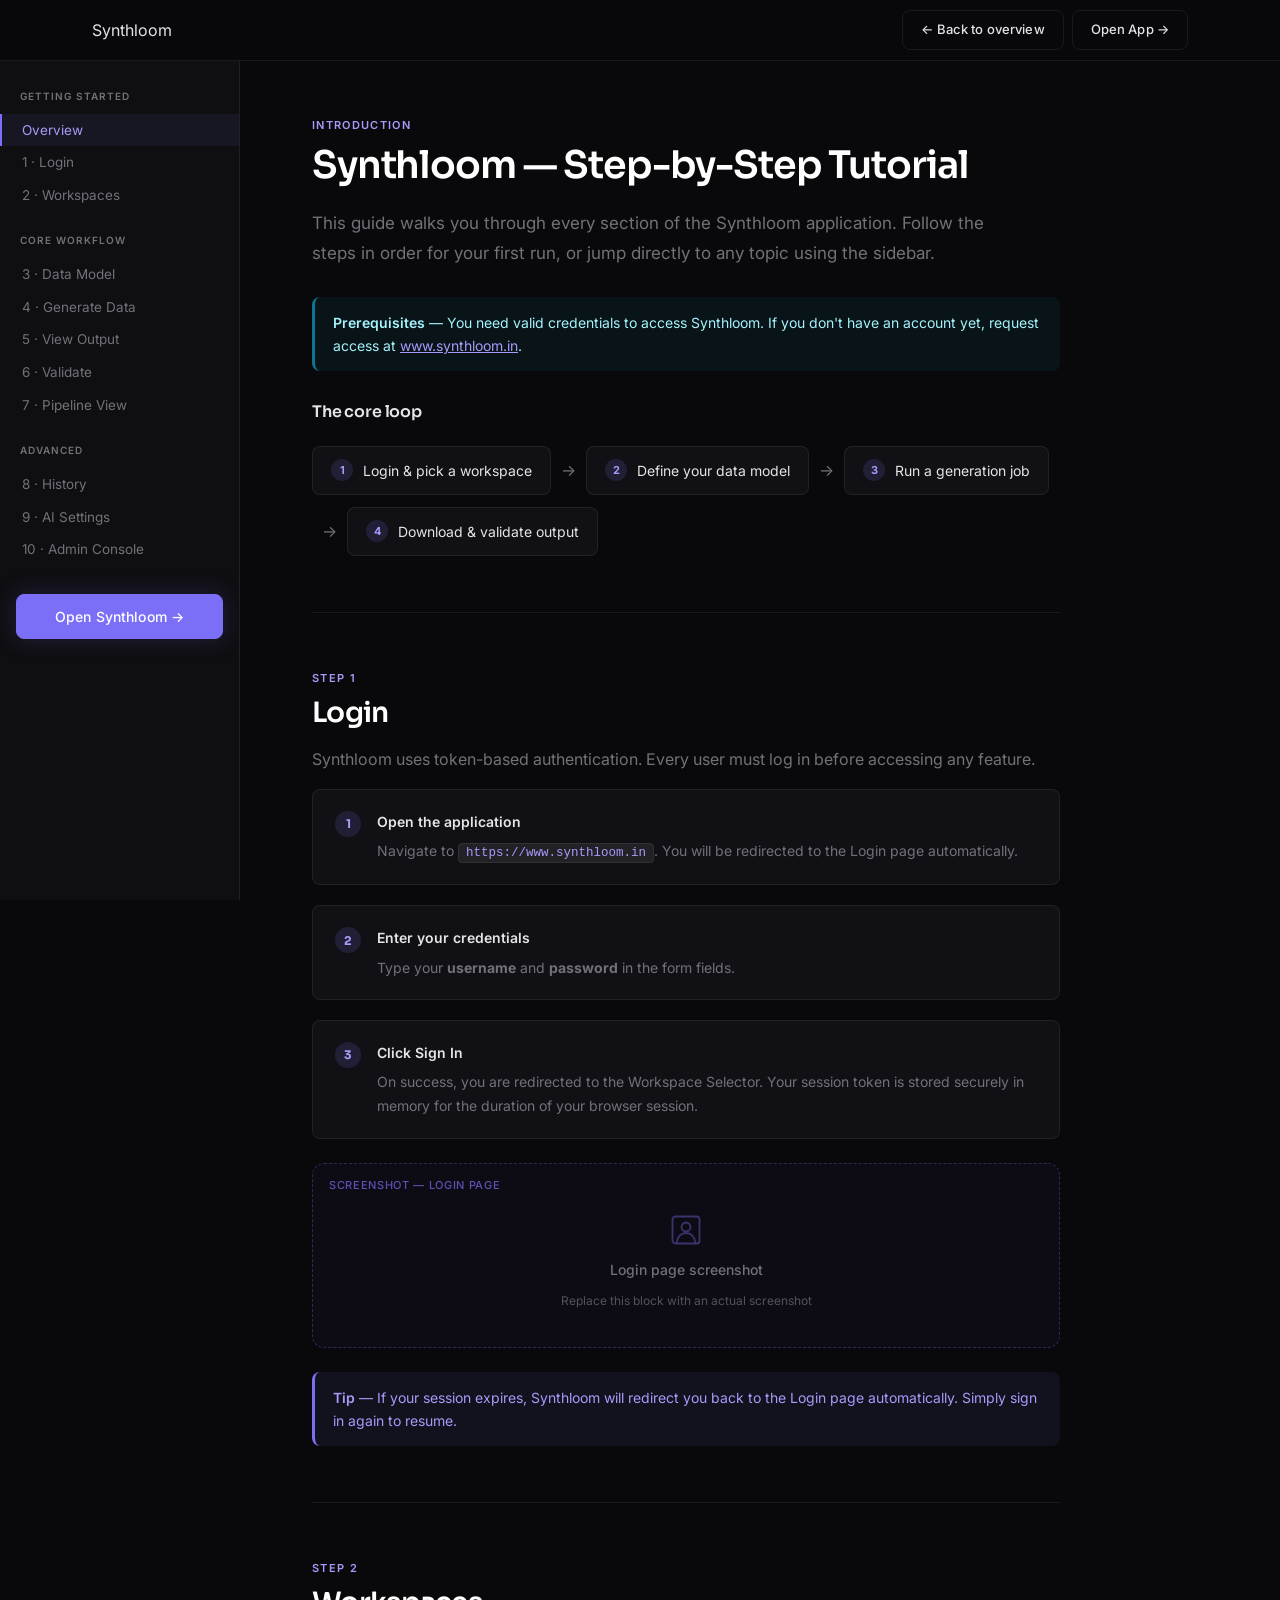
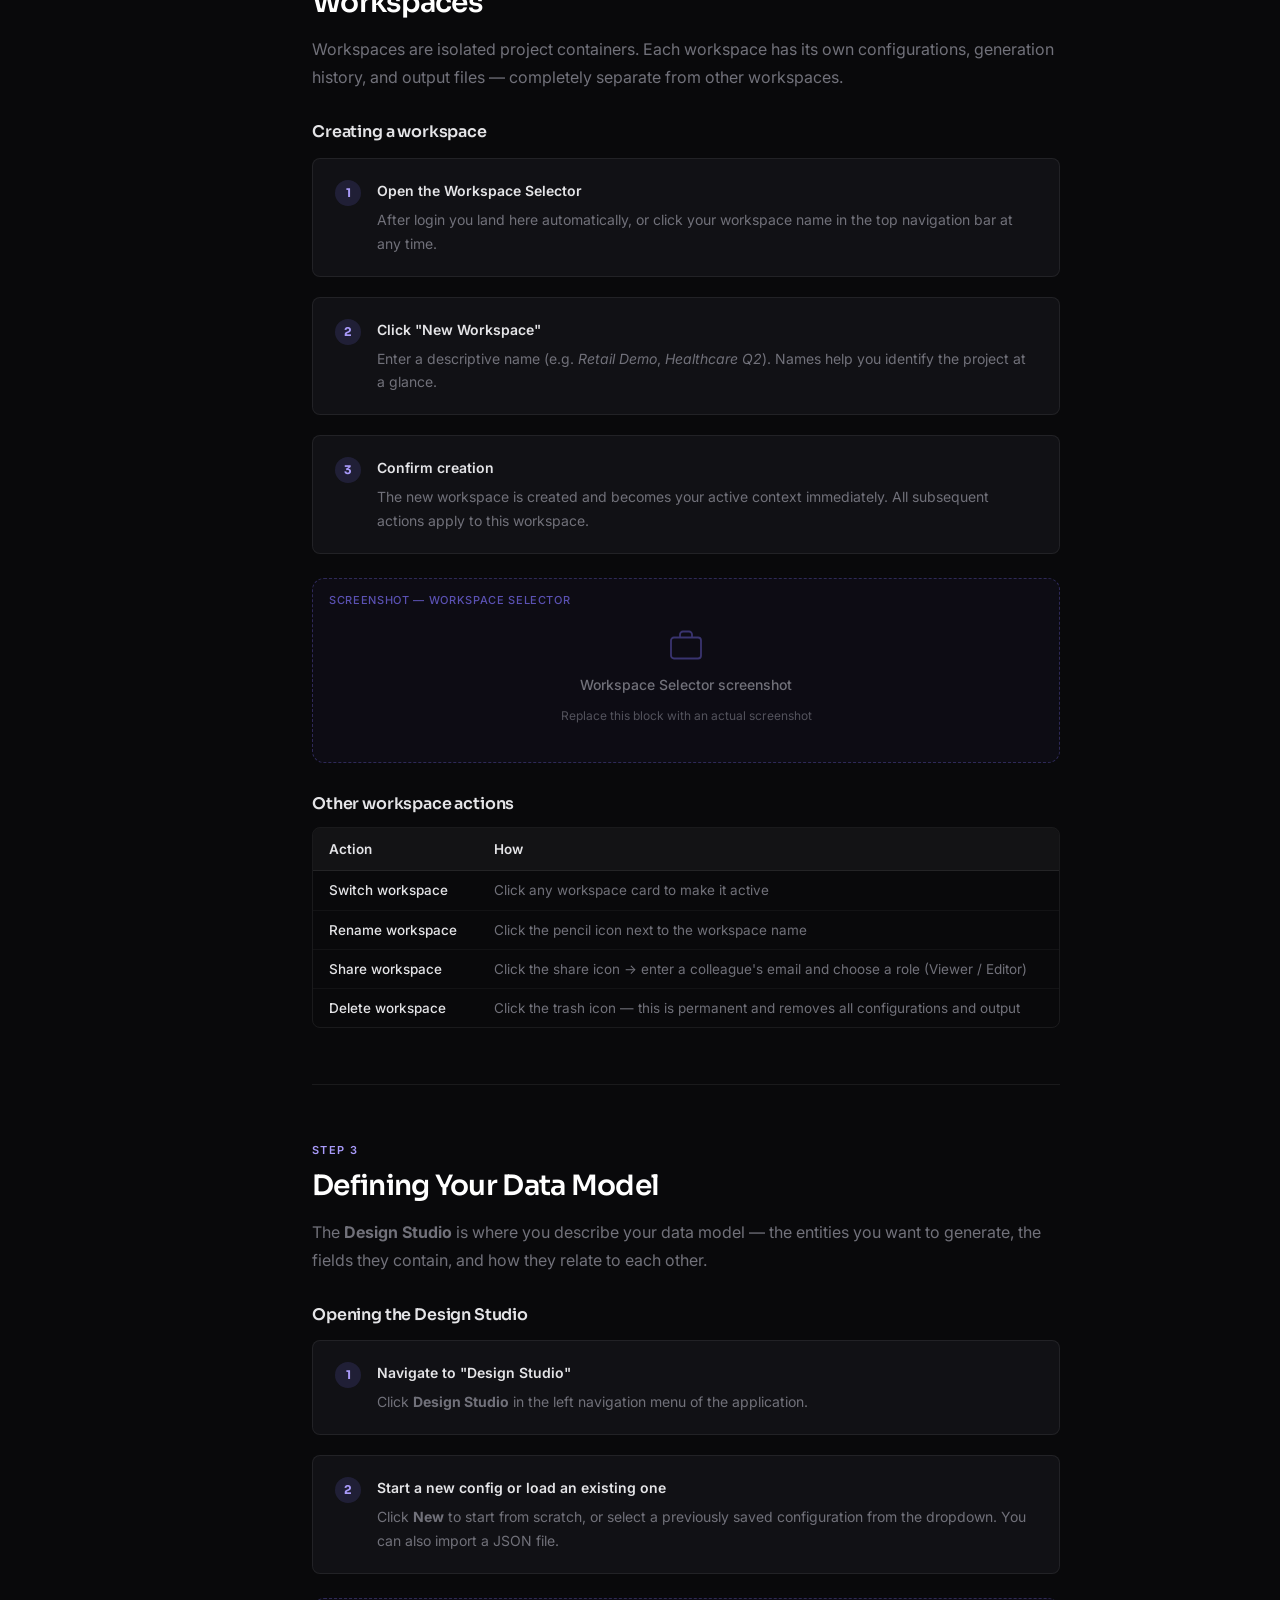
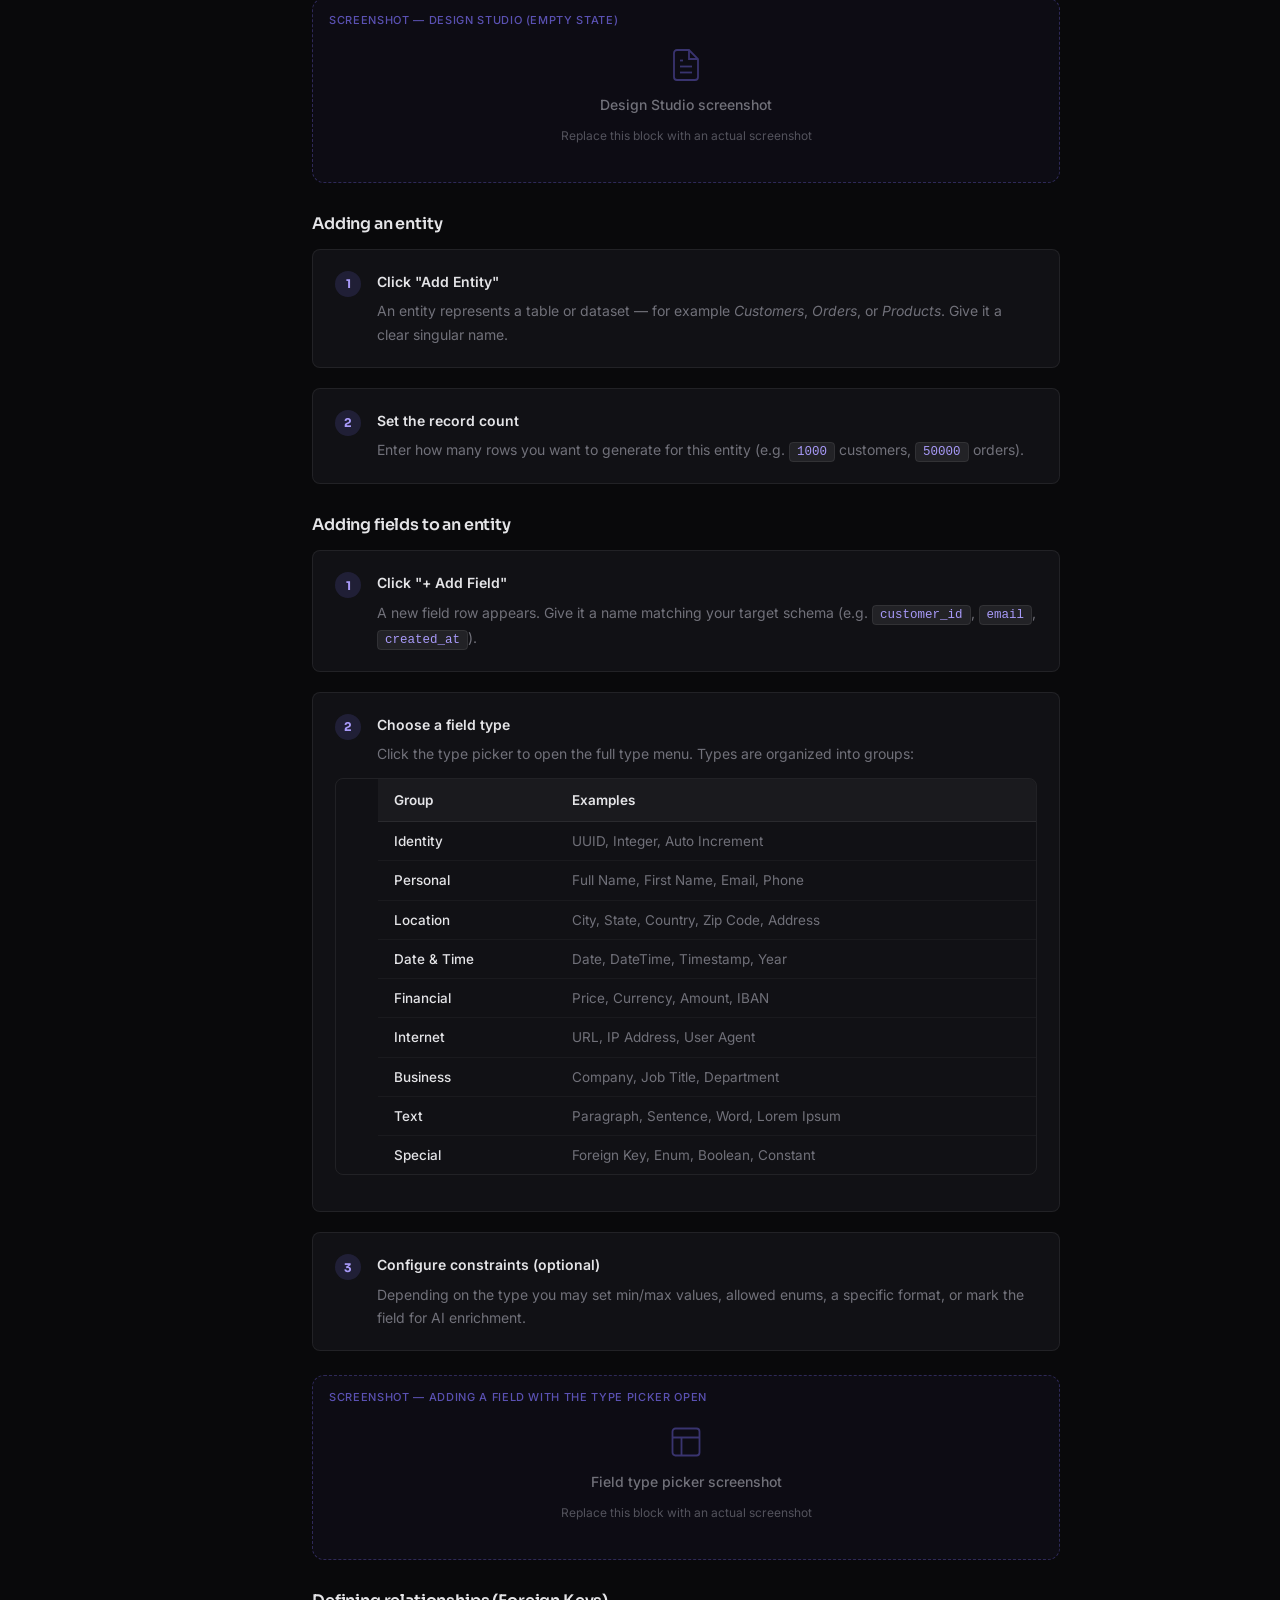
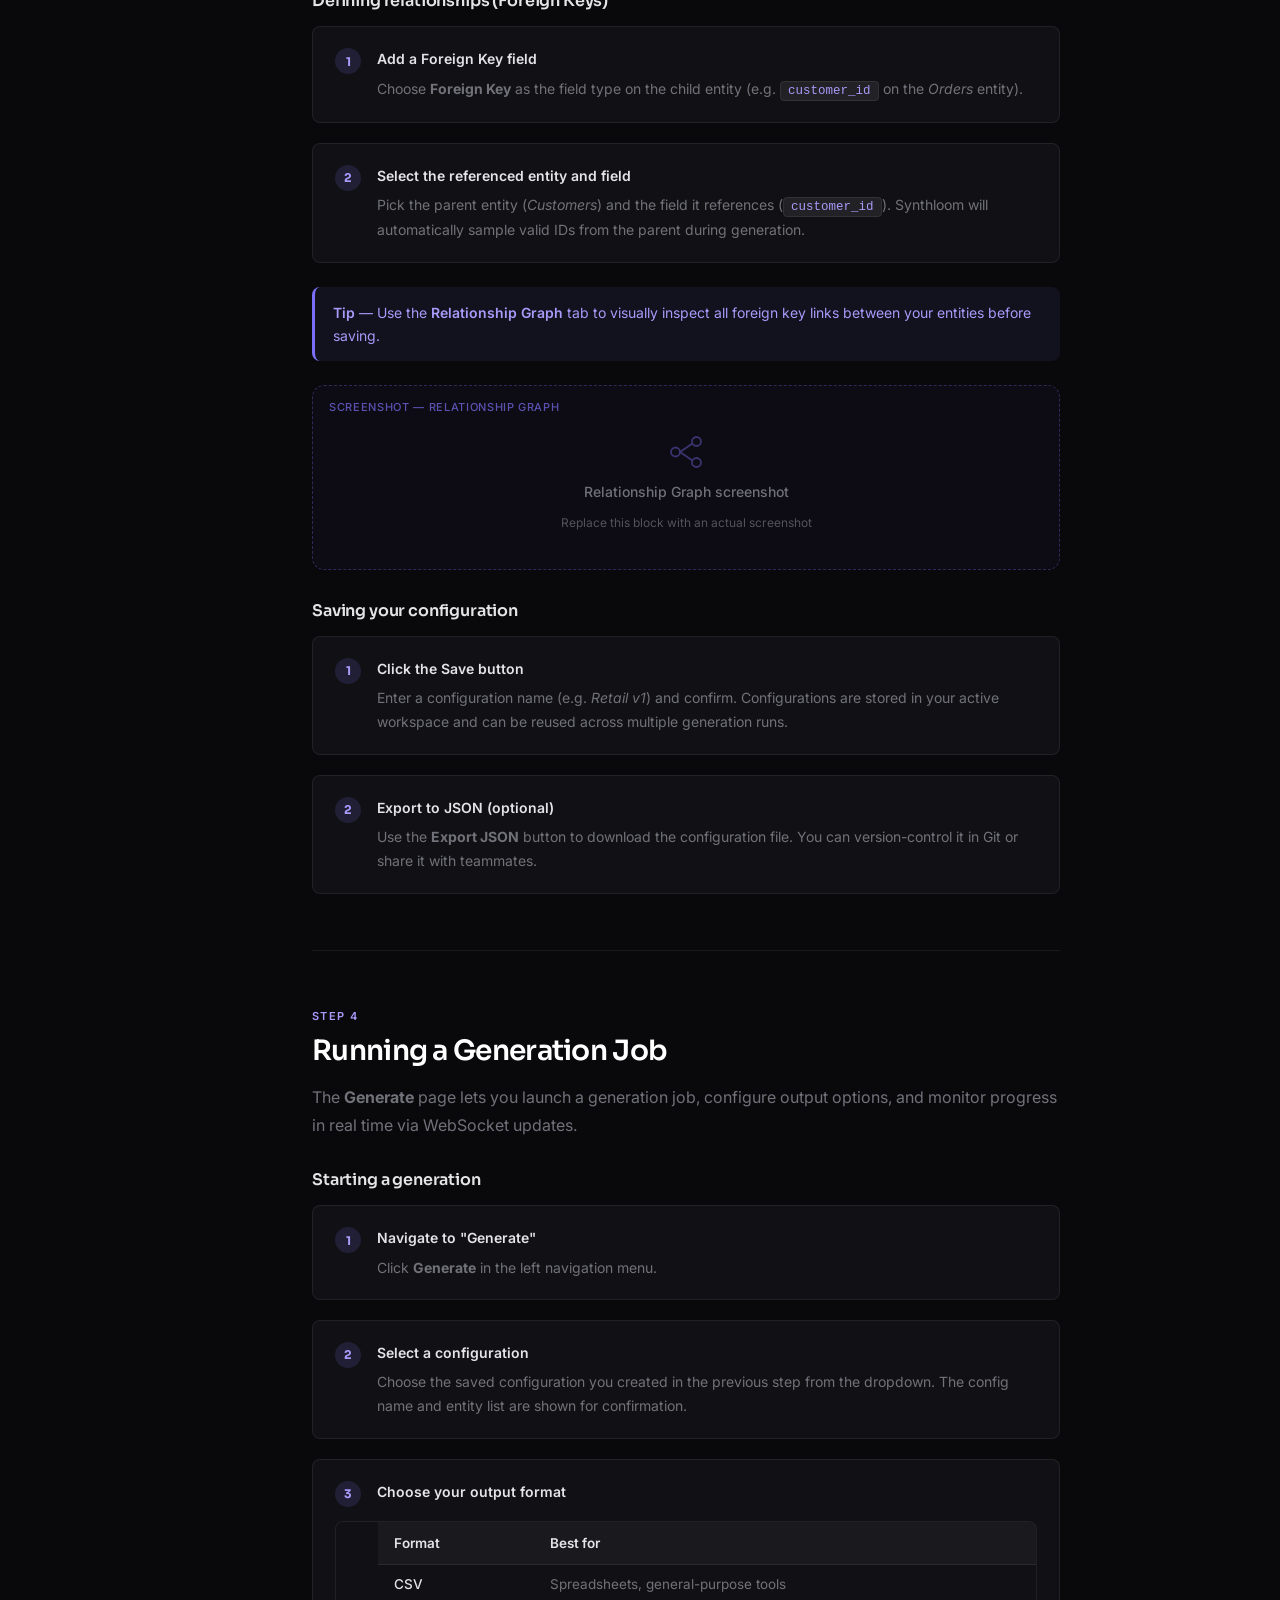
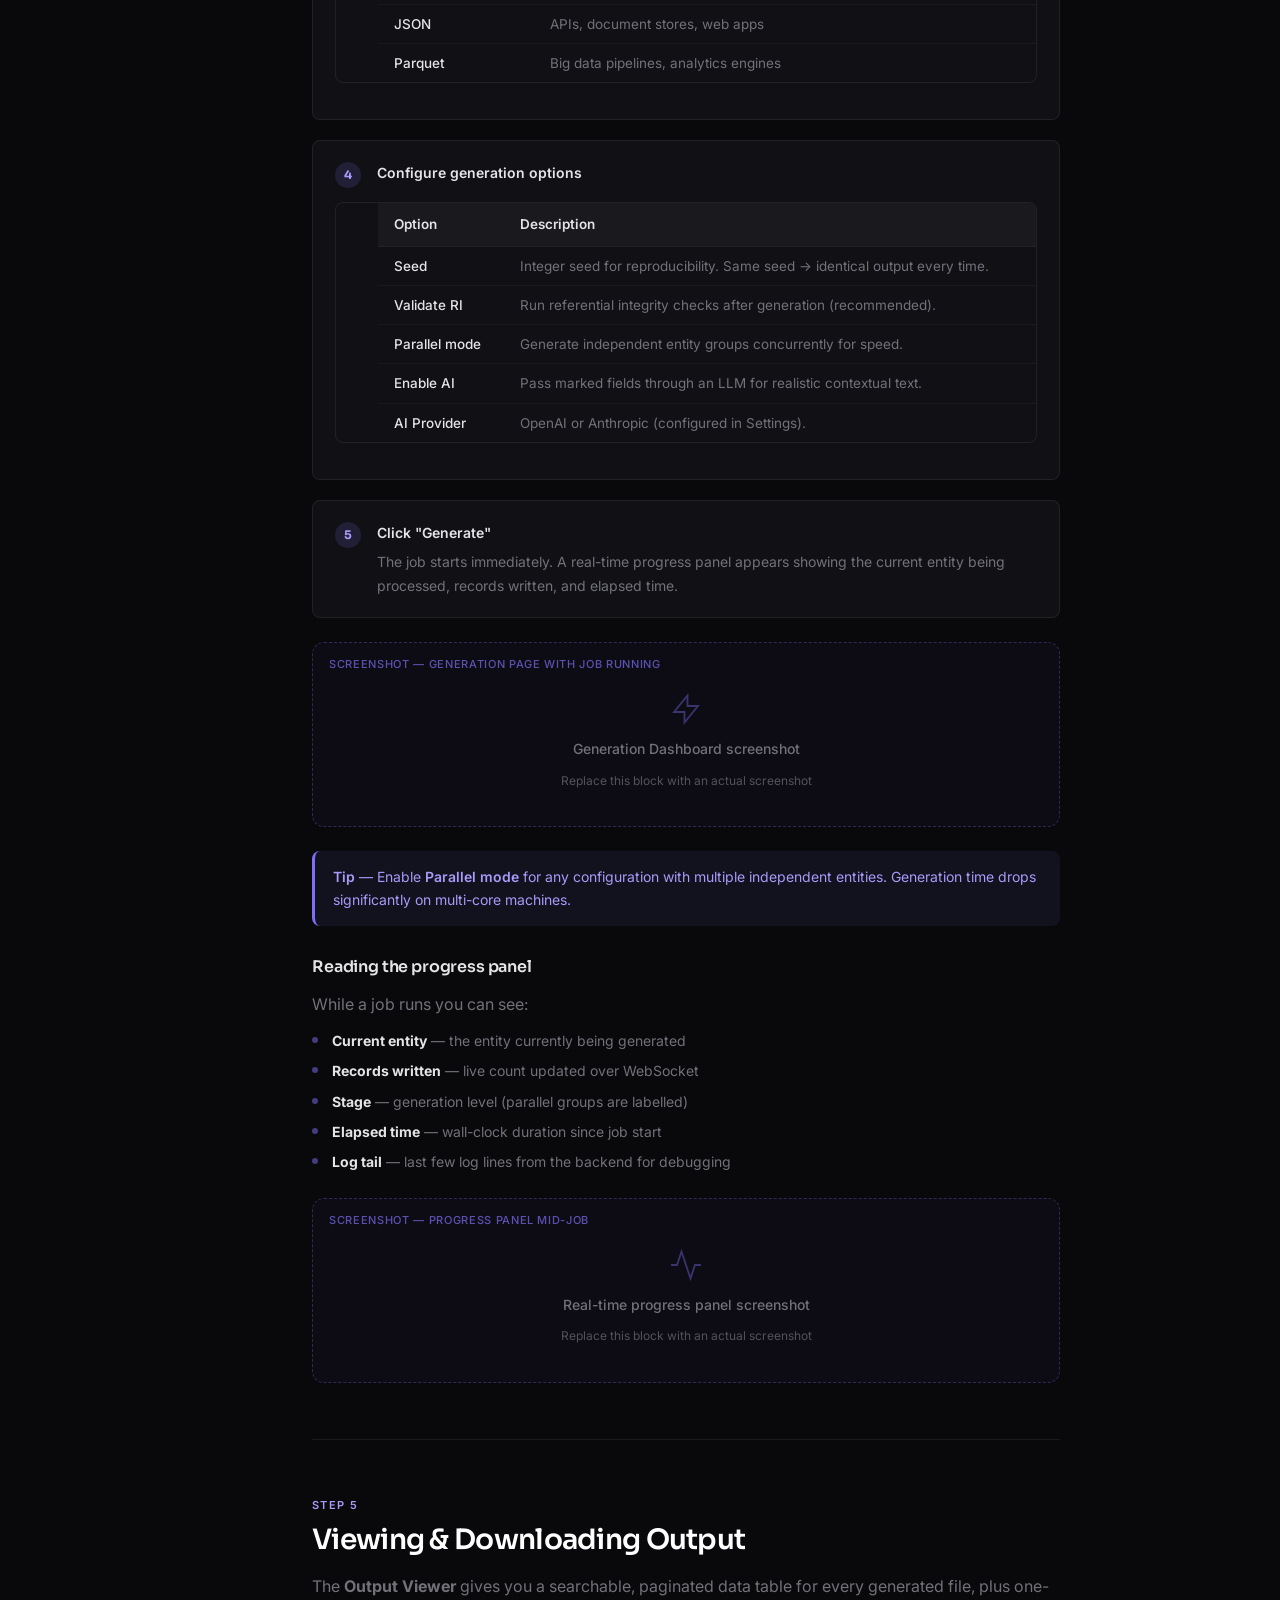
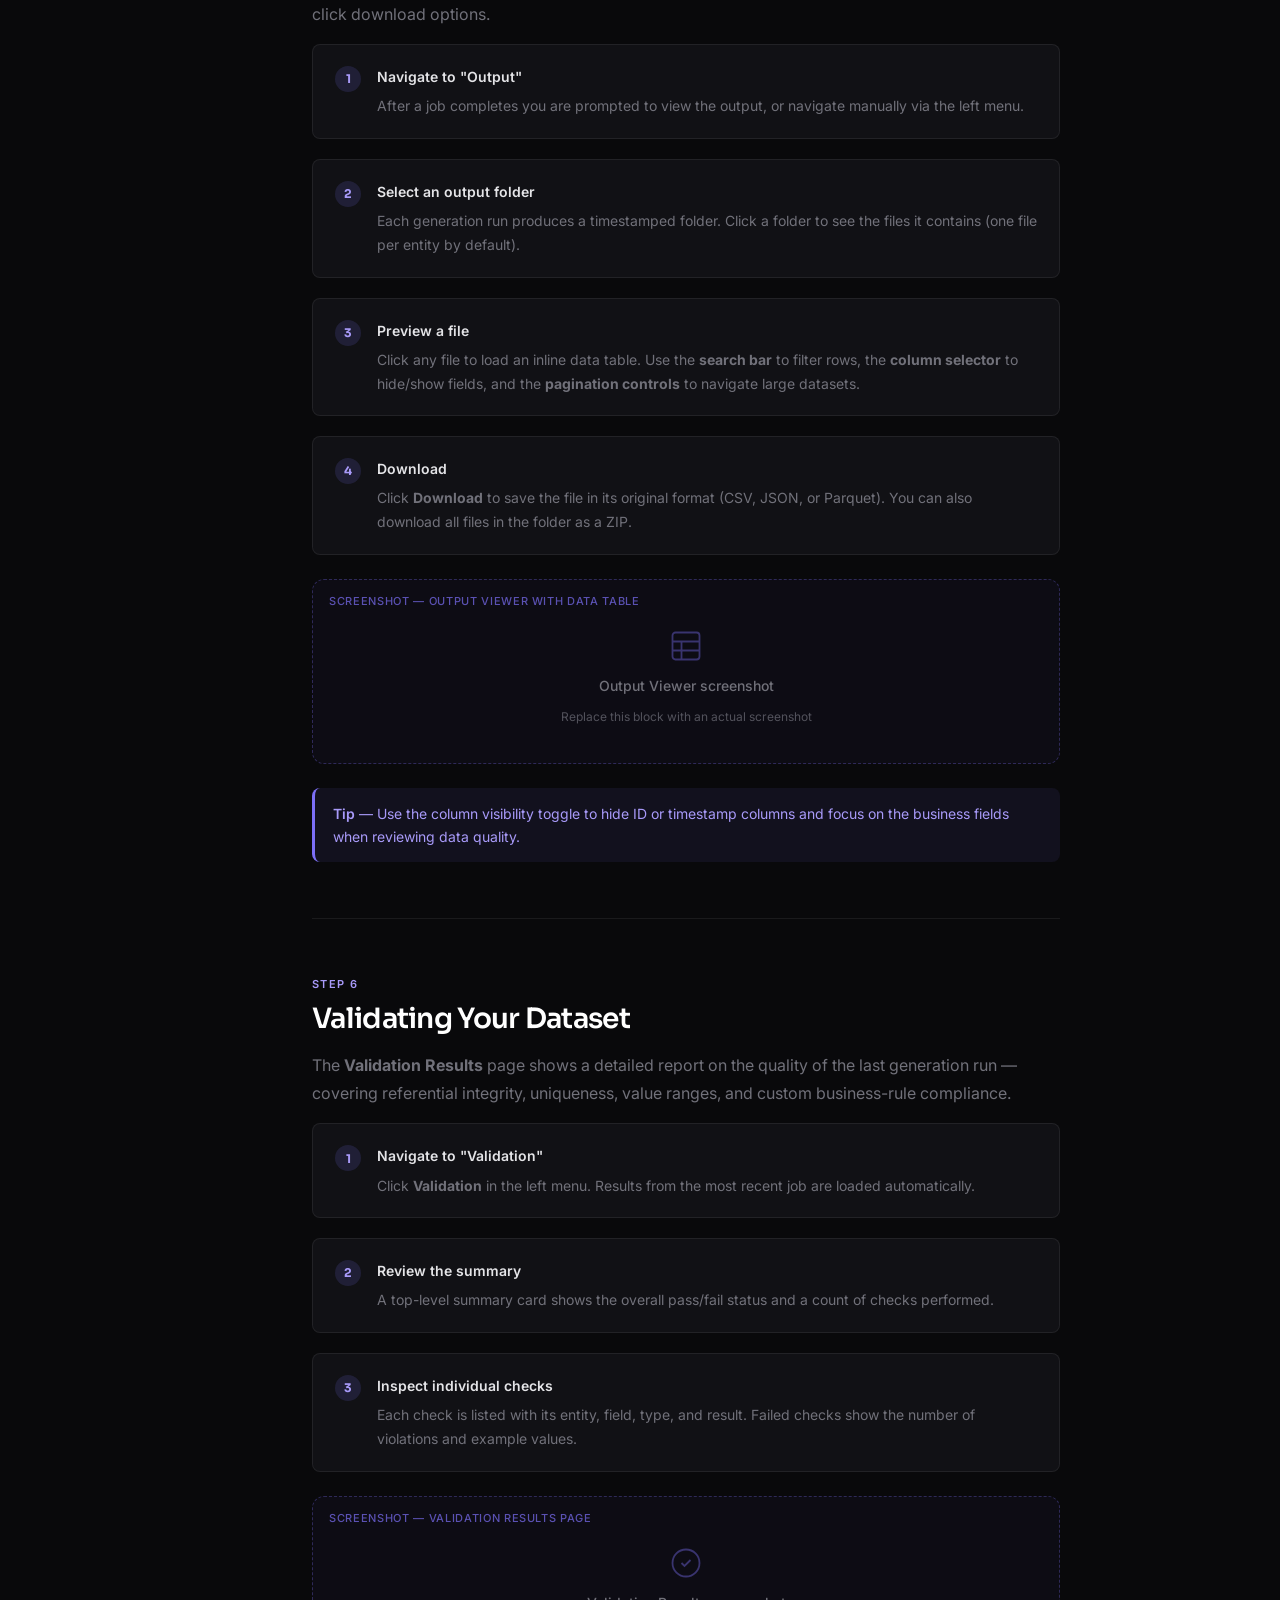
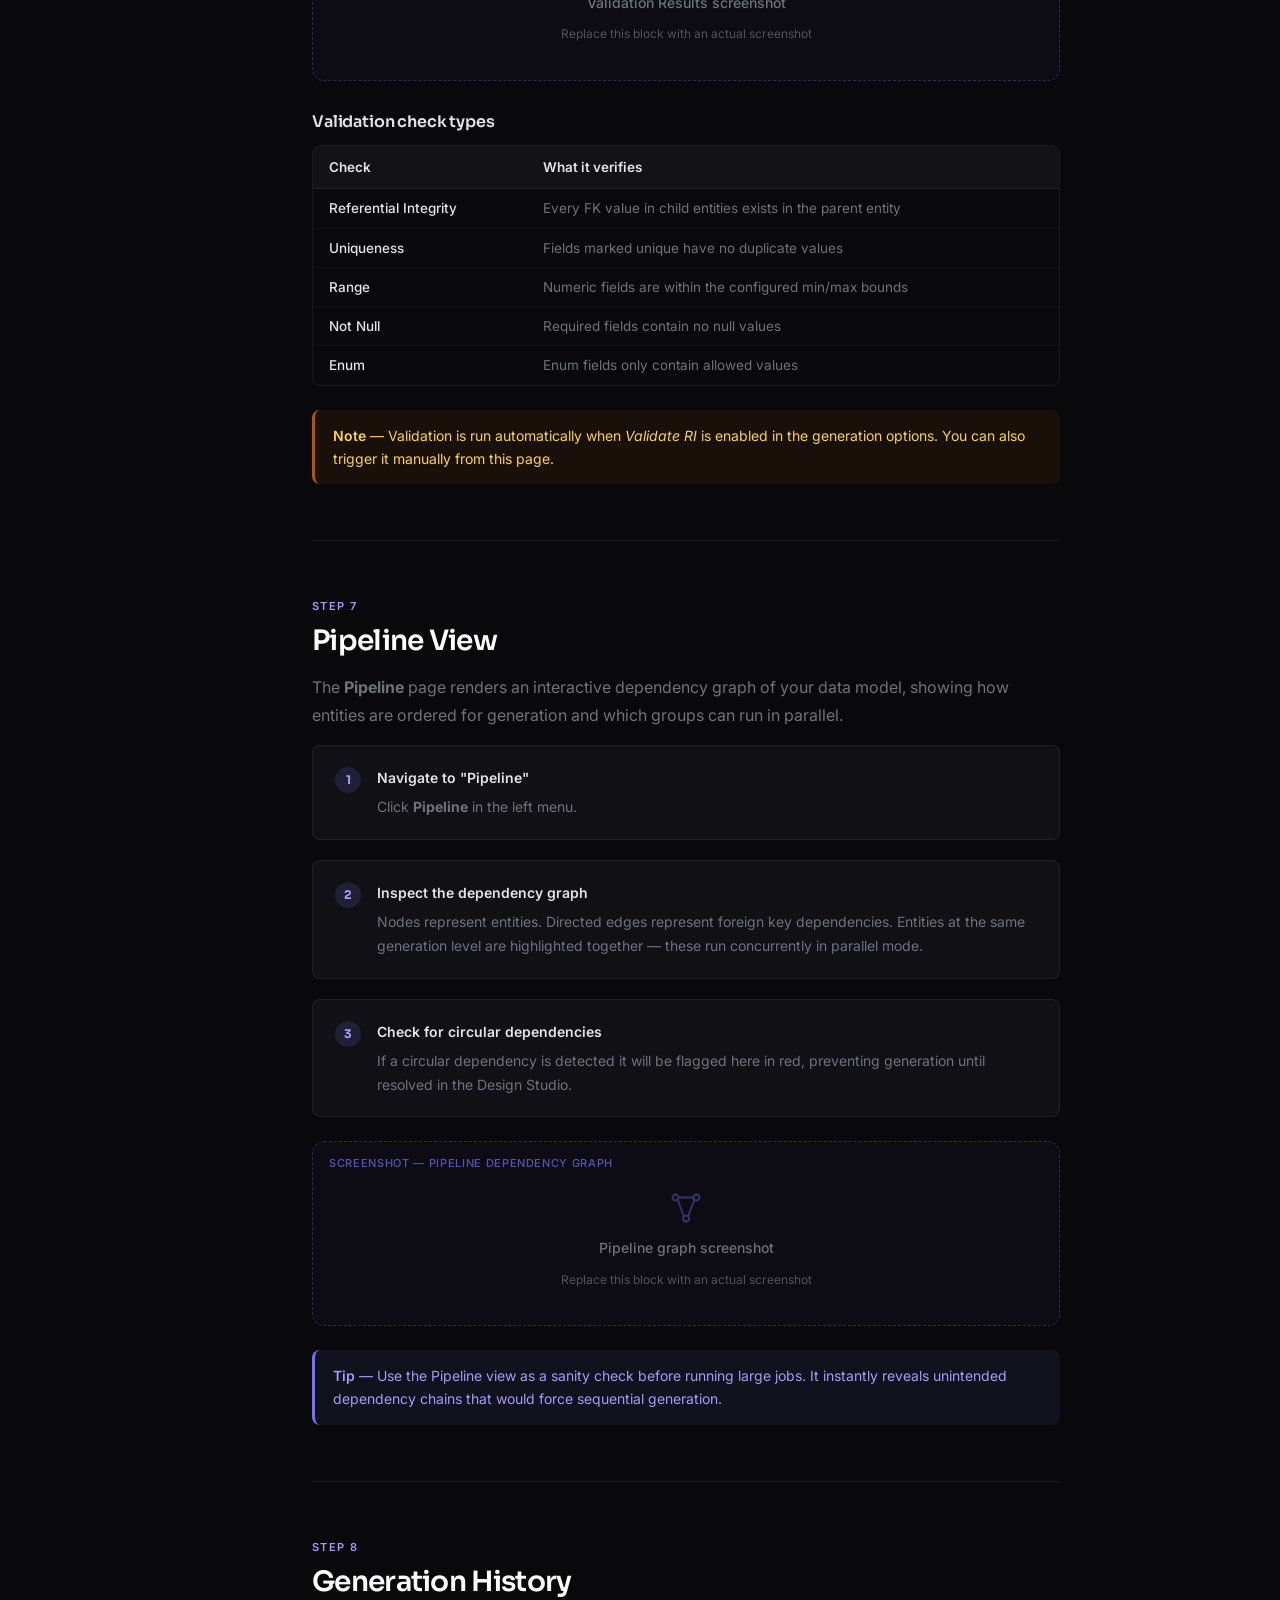
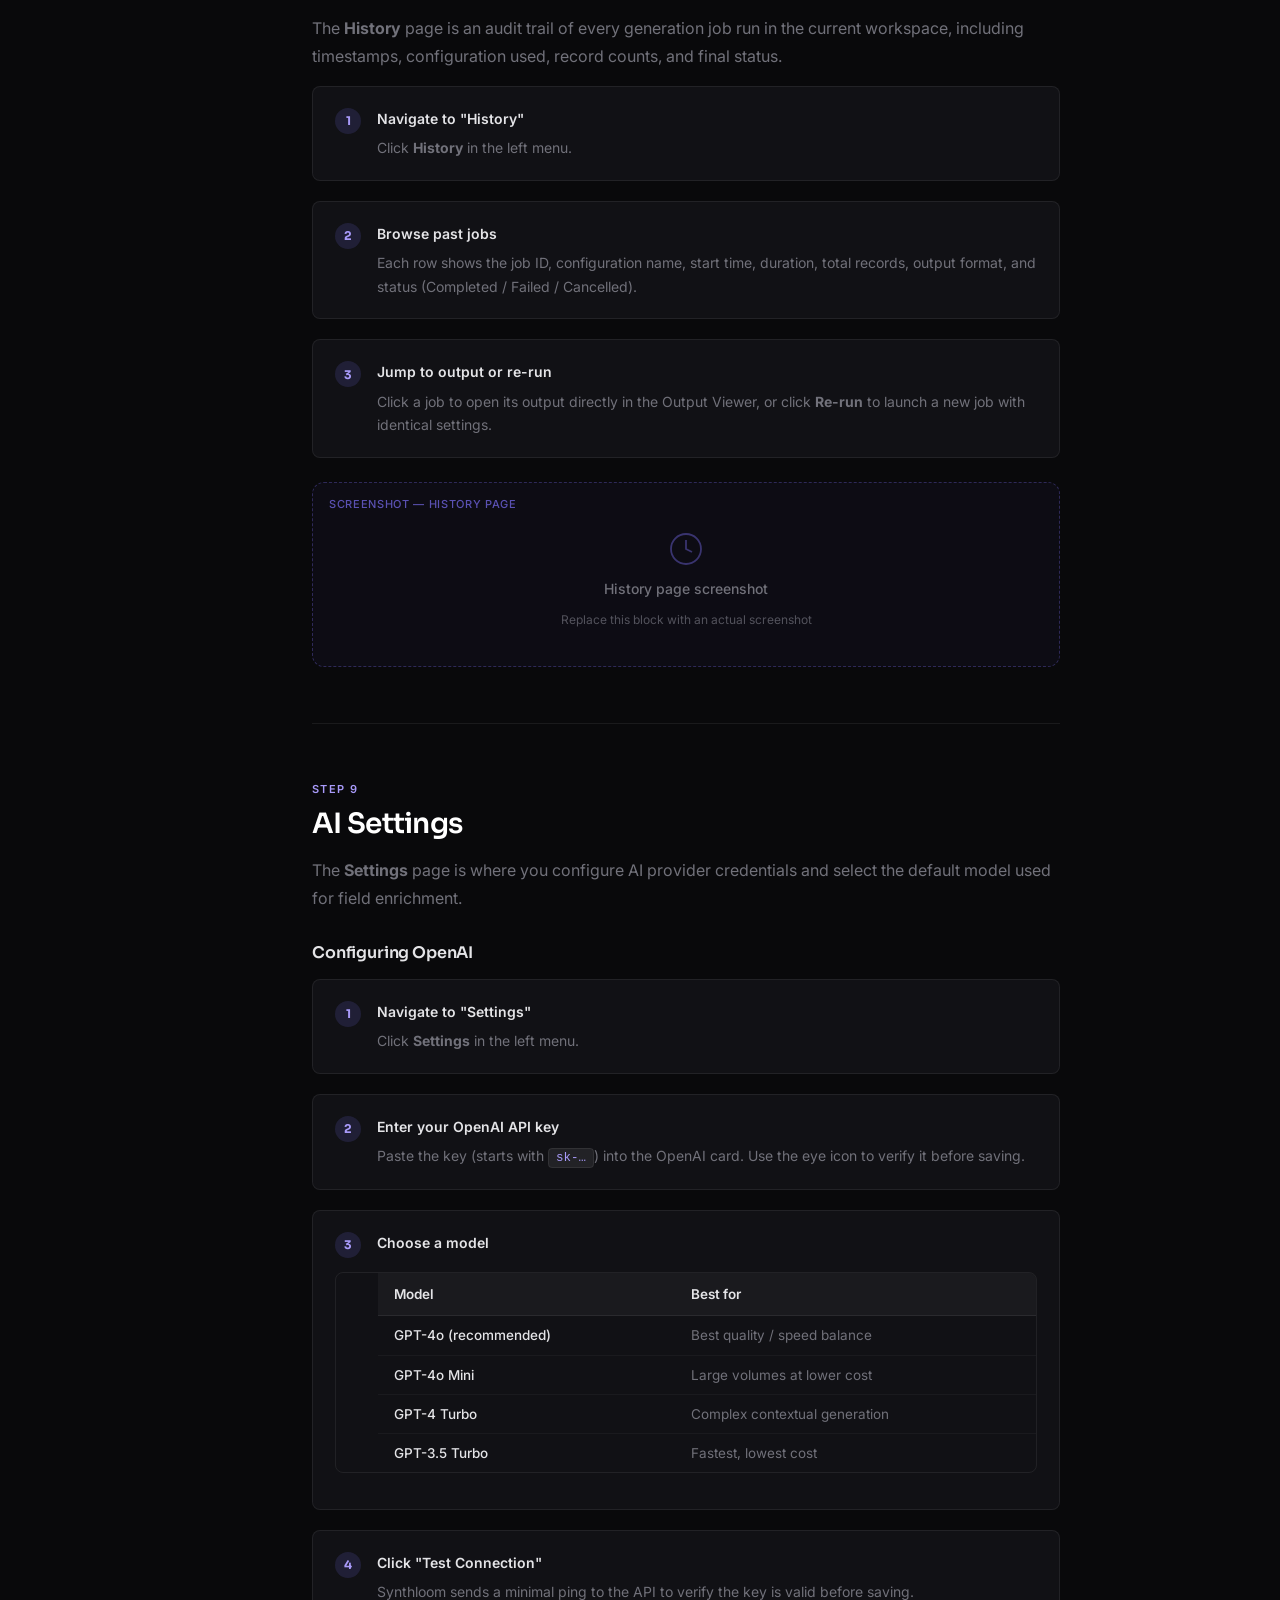
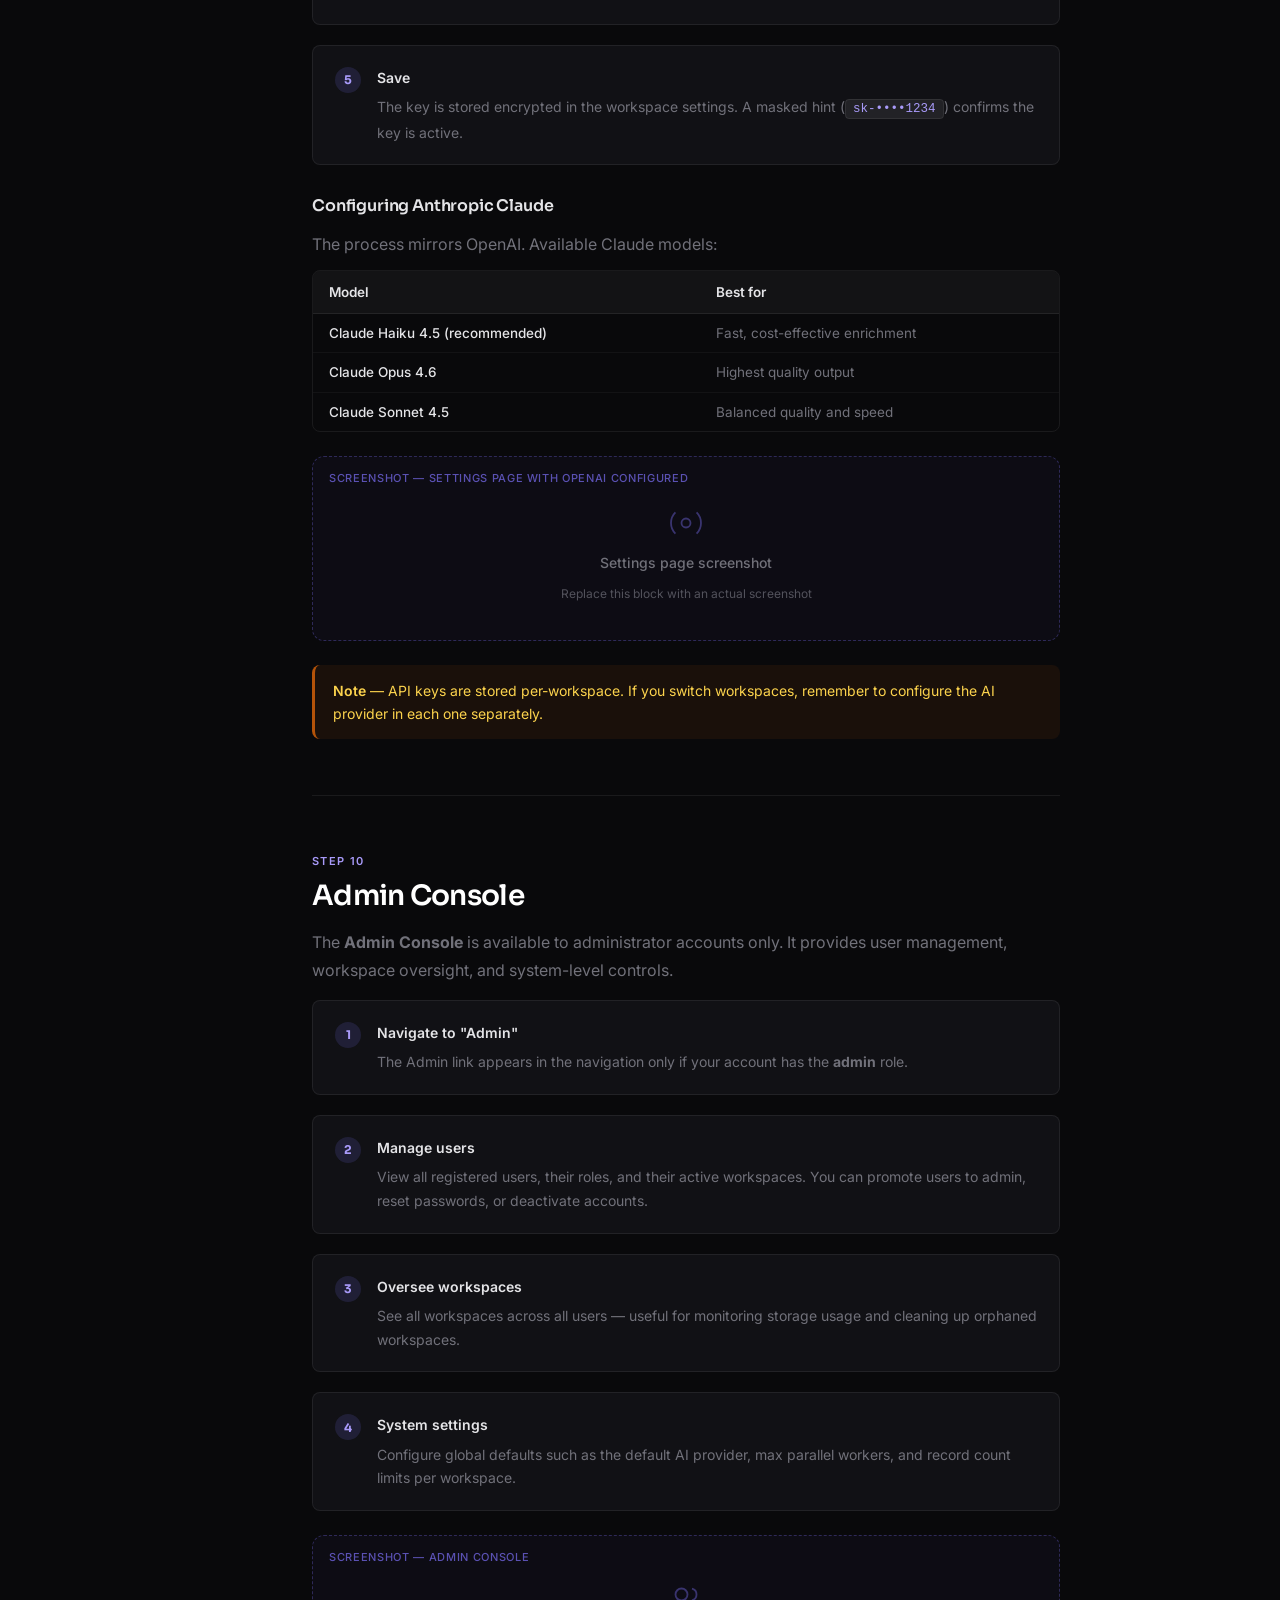
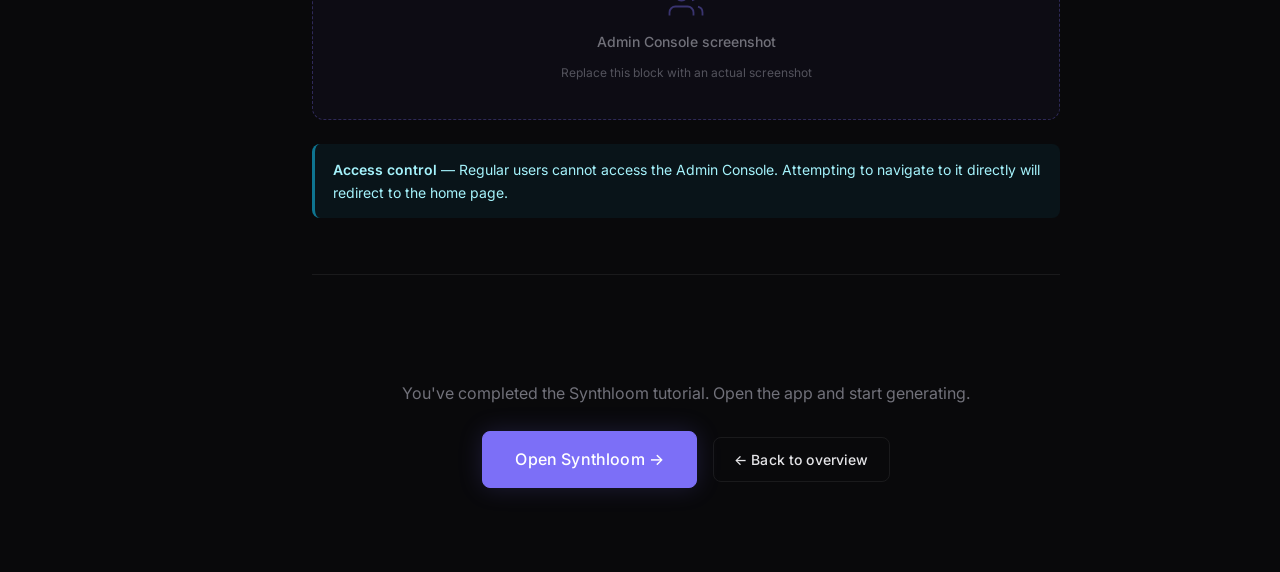
==== docs.html @ 5364bb4d "Baseline version of Synthloom website" ====
<!DOCTYPE html>
<html lang="en">
<head>
  <meta charset="UTF-8" />
  <meta name="viewport" content="width=device-width, initial-scale=1.0" />
  <title>Synthloom — Documentation & Tutorials</title>
  <link rel="preconnect" href="https://fonts.googleapis.com" />
  <link rel="preconnect" href="https://fonts.gstatic.com" crossorigin />
  <link href="https://fonts.googleapis.com/css2?family=Inter:wght@300;400;500;600&family=Sora:wght@300;400;600;700&display=swap" rel="stylesheet" />
  <link rel="stylesheet" href="styles.css" />
  <link rel="stylesheet" href="docs.css" />
</head>
<body class="docs-body">

  <!-- NAV -->
  <nav class="nav">
    <div class="nav-inner">
      <a href="index.html" class="logo">Synthloom</a>
      <div class="nav-right">
        <a href="index.html" class="btn btn--ghost btn--nav">← Back to overview</a>
        <a href="http://localhost:3000" target="_blank" rel="noopener" class="btn btn--nav">Open App →</a>
      </div>
    </div>
  </nav>

  <div class="docs-layout">

    <!-- SIDEBAR -->
    <aside class="docs-sidebar" id="sidebar">
      <div class="sidebar-inner">
        <p class="sidebar-heading">Getting Started</p>
        <nav class="sidebar-nav">
          <a href="#intro" class="sidebar-link active">Overview</a>
          <a href="#login" class="sidebar-link">1 · Login</a>
          <a href="#workspaces" class="sidebar-link">2 · Workspaces</a>
        </nav>

        <p class="sidebar-heading">Core Workflow</p>
        <nav class="sidebar-nav">
          <a href="#model" class="sidebar-link">3 · Data Model</a>
          <a href="#generation" class="sidebar-link">4 · Generate Data</a>
          <a href="#output" class="sidebar-link">5 · View Output</a>
          <a href="#validation" class="sidebar-link">6 · Validate</a>
          <a href="#pipeline" class="sidebar-link">7 · Pipeline View</a>
        </nav>

        <p class="sidebar-heading">Advanced</p>
        <nav class="sidebar-nav">
          <a href="#history" class="sidebar-link">8 · History</a>
          <a href="#settings" class="sidebar-link">9 · AI Settings</a>
          <a href="#admin" class="sidebar-link">10 · Admin Console</a>
        </nav>

        <div class="sidebar-cta">
          <a href="http://localhost:3000" target="_blank" rel="noopener" class="btn btn--primary" style="width:100%;justify-content:center;">Open Synthloom →</a>
        </div>
      </div>
    </aside>

    <!-- MAIN CONTENT -->
    <main class="docs-main">

      <!-- ── INTRO ─────────────────────────────────────────────── -->
      <section class="doc-section" id="intro">
        <div class="doc-section-label">Introduction</div>
        <h1 class="doc-h1">Synthloom — Step-by-Step Tutorial</h1>
        <p class="doc-lead">
          This guide walks you through every section of the Synthloom application.
          Follow the steps in order for your first run, or jump directly to any
          topic using the sidebar.
        </p>

        <div class="doc-callout doc-callout--info">
          <strong>Prerequisites</strong> — You need valid credentials to access Synthloom. If you don't have an account yet, request access at <a href="https://www.synthloom.in" target="_blank" rel="noopener">www.synthloom.in</a>.
        </div>

        <h3 class="doc-h3">The core loop</h3>
        <div class="flow-steps">
          <div class="flow-step"><span class="flow-num">1</span><span>Login & pick a workspace</span></div>
          <div class="flow-arrow">→</div>
          <div class="flow-step"><span class="flow-num">2</span><span>Define your data model</span></div>
          <div class="flow-arrow">→</div>
          <div class="flow-step"><span class="flow-num">3</span><span>Run a generation job</span></div>
          <div class="flow-arrow">→</div>
          <div class="flow-step"><span class="flow-num">4</span><span>Download & validate output</span></div>
        </div>
      </section>

      <div class="doc-divider"></div>

      <!-- ── 1 · LOGIN ─────────────────────────────────────────── -->
      <section class="doc-section" id="login">
        <div class="doc-section-label">Step 1</div>
        <h2 class="doc-h2">Login</h2>
        <p>Synthloom uses token-based authentication. Every user must log in before accessing any feature.</p>

        <ol class="doc-steps">
          <li>
            <div class="step-title">Open the application</div>
            <p>Navigate to <a href="http://localhost:3000" target="_blank" rel="noopener"><code>https://www.synthloom.in</code></a>. You will be redirected to the Login page automatically.</p>
          </li>
          <li>
            <div class="step-title">Enter your credentials</div>
            <p>Type your <strong>username</strong> and <strong>password</strong> in the form fields.</p>
          </li>
          <li>
            <div class="step-title">Click Sign In</div>
            <p>On success, you are redirected to the Workspace Selector. Your session token is stored securely in memory for the duration of your browser session.</p>
          </li>
        </ol>

        <div class="img-placeholder" data-label="Screenshot — Login page">
          <div class="img-placeholder-inner">
            <svg viewBox="0 0 24 24" fill="none" stroke="currentColor" stroke-width="1.2"><rect x="3" y="3" width="18" height="18" rx="2"/><circle cx="12" cy="10" r="3"/><path d="M6 21v-1a6 6 0 0112 0v1"/></svg>
            <span>Login page screenshot</span>
            <small>Replace this block with an actual screenshot</small>
          </div>
        </div>

        <div class="doc-callout doc-callout--tip">
          <strong>Tip</strong> — If your session expires, Synthloom will redirect you back to the Login page automatically. Simply sign in again to resume.
        </div>
      </section>

      <div class="doc-divider"></div>

      <!-- ── 2 · WORKSPACES ────────────────────────────────────── -->
      <section class="doc-section" id="workspaces">
        <div class="doc-section-label">Step 2</div>
        <h2 class="doc-h2">Workspaces</h2>
        <p>
          Workspaces are isolated project containers. Each workspace has its own
          configurations, generation history, and output files — completely separate from
          other workspaces.
        </p>

        <h3 class="doc-h3">Creating a workspace</h3>
        <ol class="doc-steps">
          <li>
            <div class="step-title">Open the Workspace Selector</div>
            <p>After login you land here automatically, or click your workspace name in the top navigation bar at any time.</p>
          </li>
          <li>
            <div class="step-title">Click "New Workspace"</div>
            <p>Enter a descriptive name (e.g. <em>Retail Demo</em>, <em>Healthcare Q2</em>). Names help you identify the project at a glance.</p>
          </li>
          <li>
            <div class="step-title">Confirm creation</div>
            <p>The new workspace is created and becomes your active context immediately. All subsequent actions apply to this workspace.</p>
          </li>
        </ol>

        <div class="img-placeholder" data-label="Screenshot — Workspace Selector">
          <div class="img-placeholder-inner">
            <svg viewBox="0 0 24 24" fill="none" stroke="currentColor" stroke-width="1.2"><rect x="2" y="7" width="20" height="14" rx="2"/><path d="M16 7V5a2 2 0 00-2-2h-4a2 2 0 00-2 2v2"/></svg>
            <span>Workspace Selector screenshot</span>
            <small>Replace this block with an actual screenshot</small>
          </div>
        </div>

        <h3 class="doc-h3">Other workspace actions</h3>
        <div class="doc-table-wrap">
          <table class="doc-table">
            <thead><tr><th>Action</th><th>How</th></tr></thead>
            <tbody>
              <tr><td>Switch workspace</td><td>Click any workspace card to make it active</td></tr>
              <tr><td>Rename workspace</td><td>Click the pencil icon next to the workspace name</td></tr>
              <tr><td>Share workspace</td><td>Click the share icon → enter a colleague's email and choose a role (Viewer / Editor)</td></tr>
              <tr><td>Delete workspace</td><td>Click the trash icon — this is permanent and removes all configurations and output</td></tr>
            </tbody>
          </table>
        </div>
      </section>

      <div class="doc-divider"></div>

      <!-- ── 3 · DATA MODEL ────────────────────────────────────── -->
      <section class="doc-section" id="model">
        <div class="doc-section-label">Step 3</div>
        <h2 class="doc-h2">Defining Your Data Model</h2>
        <p>
          The <strong>Design Studio</strong> is where you describe
          your data model — the entities you want to generate, the fields they contain,
          and how they relate to each other.
        </p>

        <h3 class="doc-h3">Opening the Design Studio</h3>
        <ol class="doc-steps">
          <li>
            <div class="step-title">Navigate to "Design Studio"</div>
            <p>Click <strong>Design Studio</strong> in the left navigation menu of the application.</p>
          </li>
          <li>
            <div class="step-title">Start a new config or load an existing one</div>
            <p>Click <strong>New</strong> to start from scratch, or select a previously saved configuration from the dropdown. You can also import a JSON file.</p>
          </li>
        </ol>

        <div class="img-placeholder" data-label="Screenshot — Design Studio (empty state)">
          <div class="img-placeholder-inner">
            <svg viewBox="0 0 24 24" fill="none" stroke="currentColor" stroke-width="1.2"><path d="M14 2H6a2 2 0 00-2 2v16a2 2 0 002 2h12a2 2 0 002-2V8z"/><polyline points="14 2 14 8 20 8"/><line x1="16" y1="13" x2="8" y2="13"/><line x1="16" y1="17" x2="8" y2="17"/><polyline points="10 9 9 9 8 9"/></svg>
            <span>Design Studio screenshot</span>
            <small>Replace this block with an actual screenshot</small>
          </div>
        </div>

        <h3 class="doc-h3">Adding an entity</h3>
        <ol class="doc-steps">
          <li>
            <div class="step-title">Click "Add Entity"</div>
            <p>An entity represents a table or dataset — for example <em>Customers</em>, <em>Orders</em>, or <em>Products</em>. Give it a clear singular name.</p>
          </li>
          <li>
            <div class="step-title">Set the record count</div>
            <p>Enter how many rows you want to generate for this entity (e.g. <code>1000</code> customers, <code>50000</code> orders).</p>
          </li>
        </ol>

        <h3 class="doc-h3">Adding fields to an entity</h3>
        <ol class="doc-steps">
          <li>
            <div class="step-title">Click "+ Add Field"</div>
            <p>A new field row appears. Give it a name matching your target schema (e.g. <code>customer_id</code>, <code>email</code>, <code>created_at</code>).</p>
          </li>
          <li>
            <div class="step-title">Choose a field type</div>
            <p>Click the type picker to open the full type menu. Types are organized into groups:</p>
            <div class="doc-table-wrap">
              <table class="doc-table">
                <thead><tr><th>Group</th><th>Examples</th></tr></thead>
                <tbody>
                  <tr><td>Identity</td><td>UUID, Integer, Auto Increment</td></tr>
                  <tr><td>Personal</td><td>Full Name, First Name, Email, Phone</td></tr>
                  <tr><td>Location</td><td>City, State, Country, Zip Code, Address</td></tr>
                  <tr><td>Date &amp; Time</td><td>Date, DateTime, Timestamp, Year</td></tr>
                  <tr><td>Financial</td><td>Price, Currency, Amount, IBAN</td></tr>
                  <tr><td>Internet</td><td>URL, IP Address, User Agent</td></tr>
                  <tr><td>Business</td><td>Company, Job Title, Department</td></tr>
                  <tr><td>Text</td><td>Paragraph, Sentence, Word, Lorem Ipsum</td></tr>
                  <tr><td>Special</td><td>Foreign Key, Enum, Boolean, Constant</td></tr>
                </tbody>
              </table>
            </div>
          </li>
          <li>
            <div class="step-title">Configure constraints (optional)</div>
            <p>Depending on the type you may set min/max values, allowed enums, a specific format, or mark the field for AI enrichment.</p>
          </li>
        </ol>

        <div class="img-placeholder" data-label="Screenshot — Adding a field with the type picker open">
          <div class="img-placeholder-inner">
            <svg viewBox="0 0 24 24" fill="none" stroke="currentColor" stroke-width="1.2"><rect x="3" y="3" width="18" height="18" rx="2"/><path d="M3 9h18M9 21V9"/></svg>
            <span>Field type picker screenshot</span>
            <small>Replace this block with an actual screenshot</small>
          </div>
        </div>

        <h3 class="doc-h3">Defining relationships (Foreign Keys)</h3>
        <ol class="doc-steps">
          <li>
            <div class="step-title">Add a Foreign Key field</div>
            <p>Choose <strong>Foreign Key</strong> as the field type on the child entity (e.g. <code>customer_id</code> on the <em>Orders</em> entity).</p>
          </li>
          <li>
            <div class="step-title">Select the referenced entity and field</div>
            <p>Pick the parent entity (<em>Customers</em>) and the field it references (<code>customer_id</code>). Synthloom will automatically sample valid IDs from the parent during generation.</p>
          </li>
        </ol>

        <div class="doc-callout doc-callout--tip">
          <strong>Tip</strong> — Use the <strong>Relationship Graph</strong> tab to visually inspect all foreign key links between your entities before saving.
        </div>

        <div class="img-placeholder" data-label="Screenshot — Relationship Graph">
          <div class="img-placeholder-inner">
            <svg viewBox="0 0 24 24" fill="none" stroke="currentColor" stroke-width="1.2"><circle cx="5" cy="12" r="3"/><circle cx="19" cy="5" r="3"/><circle cx="19" cy="19" r="3"/><path d="M8 12l8-5.5M8 12l8 5.5"/></svg>
            <span>Relationship Graph screenshot</span>
            <small>Replace this block with an actual screenshot</small>
          </div>
        </div>

        <h3 class="doc-h3">Saving your configuration</h3>
        <ol class="doc-steps">
          <li>
            <div class="step-title">Click the Save button</div>
            <p>Enter a configuration name (e.g. <em>Retail v1</em>) and confirm. Configurations are stored in your active workspace and can be reused across multiple generation runs.</p>
          </li>
          <li>
            <div class="step-title">Export to JSON (optional)</div>
            <p>Use the <strong>Export JSON</strong> button to download the configuration file. You can version-control it in Git or share it with teammates.</p>
          </li>
        </ol>
      </section>

      <div class="doc-divider"></div>

      <!-- ── 4 · GENERATION ────────────────────────────────────── -->
      <section class="doc-section" id="generation">
        <div class="doc-section-label">Step 4</div>
        <h2 class="doc-h2">Running a Generation Job</h2>
        <p>
          The <strong>Generate</strong> page lets you launch a generation job, configure output
          options, and monitor progress in real time via WebSocket updates.
        </p>

        <h3 class="doc-h3">Starting a generation</h3>
        <ol class="doc-steps">
          <li>
            <div class="step-title">Navigate to "Generate"</div>
            <p>Click <strong>Generate</strong> in the left navigation menu.</p>
          </li>
          <li>
            <div class="step-title">Select a configuration</div>
            <p>Choose the saved configuration you created in the previous step from the dropdown. The config name and entity list are shown for confirmation.</p>
          </li>
          <li>
            <div class="step-title">Choose your output format</div>
            <div class="doc-table-wrap">
              <table class="doc-table">
                <thead><tr><th>Format</th><th>Best for</th></tr></thead>
                <tbody>
                  <tr><td>CSV</td><td>Spreadsheets, general-purpose tools</td></tr>
                  <tr><td>JSON</td><td>APIs, document stores, web apps</td></tr>
                  <tr><td>Parquet</td><td>Big data pipelines, analytics engines</td></tr>
                </tbody>
              </table>
            </div>
          </li>
          <li>
            <div class="step-title">Configure generation options</div>
            <div class="doc-table-wrap">
              <table class="doc-table">
                <thead><tr><th>Option</th><th>Description</th></tr></thead>
                <tbody>
                  <tr><td>Seed</td><td>Integer seed for reproducibility. Same seed → identical output every time.</td></tr>
                  <tr><td>Validate RI</td><td>Run referential integrity checks after generation (recommended).</td></tr>
                  <tr><td>Parallel mode</td><td>Generate independent entity groups concurrently for speed.</td></tr>
                  <tr><td>Enable AI</td><td>Pass marked fields through an LLM for realistic contextual text.</td></tr>
                  <tr><td>AI Provider</td><td>OpenAI or Anthropic (configured in Settings).</td></tr>
                </tbody>
              </table>
            </div>
          </li>
          <li>
            <div class="step-title">Click "Generate"</div>
            <p>The job starts immediately. A real-time progress panel appears showing the current entity being processed, records written, and elapsed time.</p>
          </li>
        </ol>

        <div class="img-placeholder" data-label="Screenshot — Generation page with job running">
          <div class="img-placeholder-inner">
            <svg viewBox="0 0 24 24" fill="none" stroke="currentColor" stroke-width="1.2"><path d="M13 10V3L4 14h7v7l9-11h-7z"/></svg>
            <span>Generation Dashboard screenshot</span>
            <small>Replace this block with an actual screenshot</small>
          </div>
        </div>

        <div class="doc-callout doc-callout--tip">
          <strong>Tip</strong> — Enable <strong>Parallel mode</strong> for any configuration with multiple independent entities. Generation time drops significantly on multi-core machines.
        </div>

        <h3 class="doc-h3">Reading the progress panel</h3>
        <p>While a job runs you can see:</p>
        <ul class="doc-list">
          <li><strong>Current entity</strong> — the entity currently being generated</li>
          <li><strong>Records written</strong> — live count updated over WebSocket</li>
          <li><strong>Stage</strong> — generation level (parallel groups are labelled)</li>
          <li><strong>Elapsed time</strong> — wall-clock duration since job start</li>
          <li><strong>Log tail</strong> — last few log lines from the backend for debugging</li>
        </ul>

        <div class="img-placeholder" data-label="Screenshot — Progress panel mid-job">
          <div class="img-placeholder-inner">
            <svg viewBox="0 0 24 24" fill="none" stroke="currentColor" stroke-width="1.2"><polyline points="22 12 18 12 15 21 9 3 6 12 2 12"/></svg>
            <span>Real-time progress panel screenshot</span>
            <small>Replace this block with an actual screenshot</small>
          </div>
        </div>
      </section>

      <div class="doc-divider"></div>

      <!-- ── 5 · OUTPUT ────────────────────────────────────────── -->
      <section class="doc-section" id="output">
        <div class="doc-section-label">Step 5</div>
        <h2 class="doc-h2">Viewing &amp; Downloading Output</h2>
        <p>
          The <strong>Output Viewer</strong> gives you a searchable, paginated data table for
          every generated file, plus one-click download options.
        </p>

        <ol class="doc-steps">
          <li>
            <div class="step-title">Navigate to "Output"</div>
            <p>After a job completes you are prompted to view the output, or navigate manually via the left menu.</p>
          </li>
          <li>
            <div class="step-title">Select an output folder</div>
            <p>Each generation run produces a timestamped folder. Click a folder to see the files it contains (one file per entity by default).</p>
          </li>
          <li>
            <div class="step-title">Preview a file</div>
            <p>Click any file to load an inline data table. Use the <strong>search bar</strong> to filter rows, the <strong>column selector</strong> to hide/show fields, and the <strong>pagination controls</strong> to navigate large datasets.</p>
          </li>
          <li>
            <div class="step-title">Download</div>
            <p>Click <strong>Download</strong> to save the file in its original format (CSV, JSON, or Parquet). You can also download all files in the folder as a ZIP.</p>
          </li>
        </ol>

        <div class="img-placeholder" data-label="Screenshot — Output Viewer with data table">
          <div class="img-placeholder-inner">
            <svg viewBox="0 0 24 24" fill="none" stroke="currentColor" stroke-width="1.2"><rect x="3" y="3" width="18" height="18" rx="2"/><path d="M3 9h18M3 15h18M9 9v12"/></svg>
            <span>Output Viewer screenshot</span>
            <small>Replace this block with an actual screenshot</small>
          </div>
        </div>

        <div class="doc-callout doc-callout--tip">
          <strong>Tip</strong> — Use the column visibility toggle to hide ID or timestamp columns and focus on the business fields when reviewing data quality.
        </div>
      </section>

      <div class="doc-divider"></div>

      <!-- ── 6 · VALIDATION ────────────────────────────────────── -->
      <section class="doc-section" id="validation">
        <div class="doc-section-label">Step 6</div>
        <h2 class="doc-h2">Validating Your Dataset</h2>
        <p>
          The <strong>Validation Results</strong> page shows a detailed report on the quality
          of the last generation run — covering referential integrity, uniqueness,
          value ranges, and custom business-rule compliance.
        </p>

        <ol class="doc-steps">
          <li>
            <div class="step-title">Navigate to "Validation"</div>
            <p>Click <strong>Validation</strong> in the left menu. Results from the most recent job are loaded automatically.</p>
          </li>
          <li>
            <div class="step-title">Review the summary</div>
            <p>A top-level summary card shows the overall pass/fail status and a count of checks performed.</p>
          </li>
          <li>
            <div class="step-title">Inspect individual checks</div>
            <p>Each check is listed with its entity, field, type, and result. Failed checks show the number of violations and example values.</p>
          </li>
        </ol>

        <div class="img-placeholder" data-label="Screenshot — Validation Results page">
          <div class="img-placeholder-inner">
            <svg viewBox="0 0 24 24" fill="none" stroke="currentColor" stroke-width="1.2"><path d="M9 12l2 2 4-4m6 2a9 9 0 11-18 0 9 9 0 0118 0z"/></svg>
            <span>Validation Results screenshot</span>
            <small>Replace this block with an actual screenshot</small>
          </div>
        </div>

        <h3 class="doc-h3">Validation check types</h3>
        <div class="doc-table-wrap">
          <table class="doc-table">
            <thead><tr><th>Check</th><th>What it verifies</th></tr></thead>
            <tbody>
              <tr><td>Referential Integrity</td><td>Every FK value in child entities exists in the parent entity</td></tr>
              <tr><td>Uniqueness</td><td>Fields marked unique have no duplicate values</td></tr>
              <tr><td>Range</td><td>Numeric fields are within the configured min/max bounds</td></tr>
              <tr><td>Not Null</td><td>Required fields contain no null values</td></tr>
              <tr><td>Enum</td><td>Enum fields only contain allowed values</td></tr>
            </tbody>
          </table>
        </div>

        <div class="doc-callout doc-callout--warning">
          <strong>Note</strong> — Validation is run automatically when <em>Validate RI</em> is enabled in the generation options. You can also trigger it manually from this page.
        </div>
      </section>

      <div class="doc-divider"></div>

      <!-- ── 7 · PIPELINE ──────────────────────────────────────── -->
      <section class="doc-section" id="pipeline">
        <div class="doc-section-label">Step 7</div>
        <h2 class="doc-h2">Pipeline View</h2>
        <p>
          The <strong>Pipeline</strong> page renders an interactive dependency graph of your
          data model, showing how entities are ordered for generation and which groups
          can run in parallel.
        </p>

        <ol class="doc-steps">
          <li>
            <div class="step-title">Navigate to "Pipeline"</div>
            <p>Click <strong>Pipeline</strong> in the left menu.</p>
          </li>
          <li>
            <div class="step-title">Inspect the dependency graph</div>
            <p>Nodes represent entities. Directed edges represent foreign key dependencies. Entities at the same generation level are highlighted together — these run concurrently in parallel mode.</p>
          </li>
          <li>
            <div class="step-title">Check for circular dependencies</div>
            <p>If a circular dependency is detected it will be flagged here in red, preventing generation until resolved in the Design Studio.</p>
          </li>
        </ol>

        <div class="img-placeholder" data-label="Screenshot — Pipeline dependency graph">
          <div class="img-placeholder-inner">
            <svg viewBox="0 0 24 24" fill="none" stroke="currentColor" stroke-width="1.2"><circle cx="5" cy="5" r="2"/><circle cx="19" cy="5" r="2"/><circle cx="12" cy="19" r="2"/><path d="M7 5h10M6.5 6.5l4 11M17.5 6.5l-4 11"/></svg>
            <span>Pipeline graph screenshot</span>
            <small>Replace this block with an actual screenshot</small>
          </div>
        </div>

        <div class="doc-callout doc-callout--tip">
          <strong>Tip</strong> — Use the Pipeline view as a sanity check before running large jobs. It instantly reveals unintended dependency chains that would force sequential generation.
        </div>
      </section>

      <div class="doc-divider"></div>

      <!-- ── 8 · HISTORY ───────────────────────────────────────── -->
      <section class="doc-section" id="history">
        <div class="doc-section-label">Step 8</div>
        <h2 class="doc-h2">Generation History</h2>
        <p>
          The <strong>History</strong> page is an audit trail of every generation job run in
          the current workspace, including timestamps, configuration used, record counts,
          and final status.
        </p>

        <ol class="doc-steps">
          <li>
            <div class="step-title">Navigate to "History"</div>
            <p>Click <strong>History</strong> in the left menu.</p>
          </li>
          <li>
            <div class="step-title">Browse past jobs</div>
            <p>Each row shows the job ID, configuration name, start time, duration, total records, output format, and status (Completed / Failed / Cancelled).</p>
          </li>
          <li>
            <div class="step-title">Jump to output or re-run</div>
            <p>Click a job to open its output directly in the Output Viewer, or click <strong>Re-run</strong> to launch a new job with identical settings.</p>
          </li>
        </ol>

        <div class="img-placeholder" data-label="Screenshot — History page">
          <div class="img-placeholder-inner">
            <svg viewBox="0 0 24 24" fill="none" stroke="currentColor" stroke-width="1.2"><circle cx="12" cy="12" r="10"/><polyline points="12 6 12 12 16 14"/></svg>
            <span>History page screenshot</span>
            <small>Replace this block with an actual screenshot</small>
          </div>
        </div>
      </section>

      <div class="doc-divider"></div>

      <!-- ── 9 · SETTINGS ──────────────────────────────────────── -->
      <section class="doc-section" id="settings">
        <div class="doc-section-label">Step 9</div>
        <h2 class="doc-h2">AI Settings</h2>
        <p>
          The <strong>Settings</strong> page is where you configure AI provider credentials and
          select the default model used for field enrichment.
        </p>

        <h3 class="doc-h3">Configuring OpenAI</h3>
        <ol class="doc-steps">
          <li>
            <div class="step-title">Navigate to "Settings"</div>
            <p>Click <strong>Settings</strong> in the left menu.</p>
          </li>
          <li>
            <div class="step-title">Enter your OpenAI API key</div>
            <p>Paste the key (starts with <code>sk-…</code>) into the OpenAI card. Use the eye icon to verify it before saving.</p>
          </li>
          <li>
            <div class="step-title">Choose a model</div>
            <div class="doc-table-wrap">
              <table class="doc-table">
                <thead><tr><th>Model</th><th>Best for</th></tr></thead>
                <tbody>
                  <tr><td>GPT-4o (recommended)</td><td>Best quality / speed balance</td></tr>
                  <tr><td>GPT-4o Mini</td><td>Large volumes at lower cost</td></tr>
                  <tr><td>GPT-4 Turbo</td><td>Complex contextual generation</td></tr>
                  <tr><td>GPT-3.5 Turbo</td><td>Fastest, lowest cost</td></tr>
                </tbody>
              </table>
            </div>
          </li>
          <li>
            <div class="step-title">Click "Test Connection"</div>
            <p>Synthloom sends a minimal ping to the API to verify the key is valid before saving.</p>
          </li>
          <li>
            <div class="step-title">Save</div>
            <p>The key is stored encrypted in the workspace settings. A masked hint (<code>sk-••••1234</code>) confirms the key is active.</p>
          </li>
        </ol>

        <h3 class="doc-h3">Configuring Anthropic Claude</h3>
        <p>The process mirrors OpenAI. Available Claude models:</p>
        <div class="doc-table-wrap">
          <table class="doc-table">
            <thead><tr><th>Model</th><th>Best for</th></tr></thead>
            <tbody>
              <tr><td>Claude Haiku 4.5 (recommended)</td><td>Fast, cost-effective enrichment</td></tr>
              <tr><td>Claude Opus 4.6</td><td>Highest quality output</td></tr>
              <tr><td>Claude Sonnet 4.5</td><td>Balanced quality and speed</td></tr>
            </tbody>
          </table>
        </div>

        <div class="img-placeholder" data-label="Screenshot — Settings page with OpenAI configured">
          <div class="img-placeholder-inner">
            <svg viewBox="0 0 24 24" fill="none" stroke="currentColor" stroke-width="1.2"><circle cx="12" cy="12" r="3"/><path d="M19.07 4.93a10 10 0 010 14.14M4.93 4.93a10 10 0 000 14.14"/></svg>
            <span>Settings page screenshot</span>
            <small>Replace this block with an actual screenshot</small>
          </div>
        </div>

        <div class="doc-callout doc-callout--warning">
          <strong>Note</strong> — API keys are stored per-workspace. If you switch workspaces, remember to configure the AI provider in each one separately.
        </div>
      </section>

      <div class="doc-divider"></div>

      <!-- ── 10 · ADMIN ────────────────────────────────────────── -->
      <section class="doc-section" id="admin">
        <div class="doc-section-label">Step 10</div>
        <h2 class="doc-h2">Admin Console</h2>
        <p>
          The <strong>Admin Console</strong> is available to administrator accounts only.
          It provides user management, workspace oversight, and system-level controls.
        </p>

        <ol class="doc-steps">
          <li>
            <div class="step-title">Navigate to "Admin"</div>
            <p>The Admin link appears in the navigation only if your account has the <strong>admin</strong> role.</p>
          </li>
          <li>
            <div class="step-title">Manage users</div>
            <p>View all registered users, their roles, and their active workspaces. You can promote users to admin, reset passwords, or deactivate accounts.</p>
          </li>
          <li>
            <div class="step-title">Oversee workspaces</div>
            <p>See all workspaces across all users — useful for monitoring storage usage and cleaning up orphaned workspaces.</p>
          </li>
          <li>
            <div class="step-title">System settings</div>
            <p>Configure global defaults such as the default AI provider, max parallel workers, and record count limits per workspace.</p>
          </li>
        </ol>

        <div class="img-placeholder" data-label="Screenshot — Admin Console">
          <div class="img-placeholder-inner">
            <svg viewBox="0 0 24 24" fill="none" stroke="currentColor" stroke-width="1.2"><path d="M17 21v-2a4 4 0 00-4-4H5a4 4 0 00-4 4v2"/><circle cx="9" cy="7" r="4"/><path d="M23 21v-2a4 4 0 00-3-3.87M16 3.13a4 4 0 010 7.75"/></svg>
            <span>Admin Console screenshot</span>
            <small>Replace this block with an actual screenshot</small>
          </div>
        </div>

        <div class="doc-callout doc-callout--info">
          <strong>Access control</strong> — Regular users cannot access the Admin Console. Attempting to navigate to it directly will redirect to the home page.
        </div>
      </section>

      <div class="doc-divider"></div>

      <!-- ── FOOTER ─────────────────────────────────────────────── -->
      <div class="doc-footer">
        <p>You've completed the Synthloom tutorial. Open the app and start generating.</p>
        <a href="http://localhost:3000" target="_blank" rel="noopener" class="btn btn--primary btn--large">Open Synthloom →</a>
        <a href="index.html" class="btn btn--ghost" style="margin-left:12px;">← Back to overview</a>
      </div>

    </main>
  </div>

  <script src="docs.js"></script>
</body>
</html>
---- styles.css ----
/* ============================================================
   Synthloom — Marketing Site Stylesheet
   Palette: Near-black / off-white / electric indigo accent
   ============================================================ */

*, *::before, *::after {
  box-sizing: border-box;
  margin: 0;
  padding: 0;
}

:root {
  --bg: #09090b;
  --surface: #111115;
  --surface-alt: #0f0f12;
  --border: rgba(255, 255, 255, 0.07);
  --text: #e4e4e7;
  --muted: #71717a;
  --accent: #7c6ff7;
  --accent-light: #a89af9;
  --accent-glow: rgba(124, 111, 247, 0.18);

  --font-sans: 'Inter', system-ui, sans-serif;
  --font-display: 'Sora', 'Inter', system-ui, sans-serif;

  --radius: 12px;
  --radius-sm: 8px;

  --section-py: 120px;
  --max-w: 1160px;
}

html {
  scroll-behavior: smooth;
}

body {
  background: var(--bg);
  color: var(--text);
  font-family: var(--font-sans);
  font-size: 16px;
  line-height: 1.65;
  -webkit-font-smoothing: antialiased;
}

/* ── TYPOGRAPHY ─────────────────────────────────────────── */

h1, h2, h3, h4 {
  font-family: var(--font-display);
  font-weight: 600;
  letter-spacing: -0.02em;
  line-height: 1.15;
}

p {
  color: var(--muted);
  line-height: 1.75;
}

a {
  color: inherit;
  text-decoration: none;
}

/* ── BUTTONS ─────────────────────────────────────────────── */

.btn {
  display: inline-flex;
  align-items: center;
  gap: 6px;
  font-family: var(--font-sans);
  font-size: 14px;
  font-weight: 500;
  letter-spacing: 0.01em;
  border-radius: var(--radius-sm);
  padding: 10px 20px;
  border: 1px solid transparent;
  cursor: pointer;
  transition: all 0.2s ease;
  white-space: nowrap;
}

.btn--primary {
  background: var(--accent);
  color: #fff;
  border-color: var(--accent);
  box-shadow: 0 0 24px var(--accent-glow);
}

.btn--primary:hover {
  background: var(--accent-light);
  border-color: var(--accent-light);
  box-shadow: 0 0 36px rgba(168, 154, 249, 0.3);
  transform: translateY(-1px);
}

.btn--ghost {
  background: transparent;
  color: var(--text);
  border-color: var(--border);
}

.btn--ghost:hover {
  border-color: rgba(255, 255, 255, 0.18);
  background: rgba(255, 255, 255, 0.04);
}

.btn--nav {
  background: transparent;
  color: var(--text);
  border-color: var(--border);
  padding: 8px 18px;
  font-size: 13px;
}

.btn--nav:hover {
  background: rgba(255, 255, 255, 0.05);
  border-color: rgba(255, 255, 255, 0.15);
}

.btn--large {
  font-size: 16px;
  padding: 14px 32px;
}

/* ── NAV ─────────────────────────────────────────────────── */

.nav {
  position: fixed;
  top: 0;
  left: 0;
  right: 0;
  z-index: 100;
  border-bottom: 1px solid var(--border);
  backdrop-filter: blur(16px);
  -webkit-backdrop-filter: blur(16px);
  background: rgba(9, 9, 11, 0.8);
}

.nav-inner {
  max-width: var(--max-w);
  margin: 0 auto;
  padding: 0 32px;
  height: 60px;
  display: flex;
  align-items: center;
  justify-content: space-between;
}

.nav-right {
  display: flex;
  align-items: center;
  gap: 8px;
}

/* ── DOCS BANNER ─────────────────────────────────────────── */

.docs-banner {
  border-top: 1px solid var(--border);
  border-bottom: 1px solid var(--border);
  background: linear-gradient(135deg, rgba(124,111,247,0.06) 0%, transparent 60%);
}

.docs-banner-inner {
  max-width: var(--max-w);
  margin: 0 auto;
  padding: 48px 32px;
  display: flex;
  align-items: center;
  justify-content: space-between;
  gap: 40px;
}

.docs-banner-label {
  font-size: 11px;
  font-weight: 500;
  letter-spacing: 0.1em;
  text-transform: uppercase;
  color: var(--accent-light);
  margin-bottom: 8px;
}

.docs-banner-title {
  font-family: var(--font-display);
  font-size: 22px;
  font-weight: 600;
  color: #fff;
  letter-spacing: -0.02em;
  margin-bottom: 8px;
}

.docs-banner-sub {
  font-size: 14px;
  color: var(--muted);
  max-width: 540px;
  line-height: 1.7;
  margin: 0;
}

/* ── FOOTER LINKS ────────────────────────────────────────── */

.footer-links {
  display: flex;
  gap: 20px;
}

.footer-links a {
  font-size: 13px;
  color: var(--muted);
  transition: color 0.15s;
}

.footer-links a:hover {
  color: var(--text);
}

/* ── HERO ─────────────────────────────────────────────────── */

.hero {
  min-height: 100vh;
  display: flex;
  flex-direction: column;
  align-items: center;
  justify-content: center;
  text-align: center;
  padding: 120px 32px 80px;
  position: relative;
  overflow: hidden;
}

/* Subtle radial glow behind hero */
.hero::before {
  content: '';
  position: absolute;
  top: 30%;
  left: 50%;
  transform: translate(-50%, -50%);
  width: 700px;
  height: 500px;
  background: radial-gradient(ellipse at center, rgba(124, 111, 247, 0.12) 0%, transparent 70%);
  pointer-events: none;
}

/* Fine dot-grid texture */
.hero::after {
  content: '';
  position: absolute;
  inset: 0;
  background-image: radial-gradient(rgba(255,255,255,0.04) 1px, transparent 1px);
  background-size: 28px 28px;
  pointer-events: none;
  mask-image: radial-gradient(ellipse 80% 60% at 50% 50%, black 30%, transparent 100%);
}

.hero-badge {
  display: inline-block;
  font-size: 12px;
  font-weight: 500;
  letter-spacing: 0.08em;
  text-transform: uppercase;
  color: var(--accent-light);
  border: 1px solid rgba(124, 111, 247, 0.3);
  background: rgba(124, 111, 247, 0.08);
  padding: 6px 16px;
  border-radius: 100px;
  margin-bottom: 32px;
  position: relative;
  z-index: 1;
}

.hero-title {
  font-size: clamp(42px, 7vw, 80px);
  font-weight: 700;
  color: #fff;
  max-width: 820px;
  position: relative;
  z-index: 1;
  margin-bottom: 24px;
}

.accent {
  color: var(--accent-light);
}

.hero-sub {
  font-size: 18px;
  color: var(--muted);
  max-width: 600px;
  line-height: 1.75;
  position: relative;
  z-index: 1;
  margin-bottom: 40px;
}

.hero-actions {
  display: flex;
  align-items: center;
  gap: 12px;
  position: relative;
  z-index: 1;
  margin-bottom: 72px;
}

.hero-stat-row {
  display: flex;
  align-items: center;
  gap: 0;
  border: 1px solid var(--border);
  border-radius: var(--radius);
  background: rgba(255, 255, 255, 0.025);
  backdrop-filter: blur(8px);
  padding: 24px 40px;
  position: relative;
  z-index: 1;
}

.stat {
  display: flex;
  flex-direction: column;
  align-items: center;
  padding: 0 36px;
}

.stat-value {
  font-family: var(--font-display);
  font-size: 32px;
  font-weight: 700;
  color: #fff;
  letter-spacing: -0.03em;
  line-height: 1;
}

.stat-label {
  font-size: 12px;
  color: var(--muted);
  margin-top: 6px;
  text-transform: uppercase;
  letter-spacing: 0.06em;
}

.stat-divider {
  width: 1px;
  height: 40px;
  background: var(--border);
  flex-shrink: 0;
}

/* ── SECTIONS ─────────────────────────────────────────────── */

.section {
  padding: var(--section-py) 32px;
  max-width: var(--max-w);
  margin: 0 auto;
}

.section--alt {
  max-width: 100%;
  background: var(--surface-alt);
  border-top: 1px solid var(--border);
  border-bottom: 1px solid var(--border);
  padding: var(--section-py) 32px;
}

.section--alt > * {
  max-width: var(--max-w);
  margin-left: auto;
  margin-right: auto;
}

.section-label {
  font-size: 11px;
  font-weight: 500;
  letter-spacing: 0.12em;
  text-transform: uppercase;
  color: var(--accent-light);
  margin-bottom: 16px;
}

.section-title {
  font-size: clamp(28px, 4vw, 46px);
  color: #fff;
  max-width: 640px;
  margin-bottom: 64px;
}

/* ── FEATURES GRID ───────────────────────────────────────── */

.features-grid {
  display: grid;
  grid-template-columns: repeat(3, 1fr);
  gap: 2px;
  border: 1px solid var(--border);
  border-radius: var(--radius);
  overflow: hidden;
}

.feature-card {
  background: var(--surface);
  padding: 36px 32px;
  transition: background 0.2s ease;
  position: relative;
  overflow: hidden;
}

.feature-card::before {
  content: '';
  position: absolute;
  inset: 0;
  background: var(--accent-glow);
  opacity: 0;
  transition: opacity 0.3s ease;
}

.feature-card:hover::before {
  opacity: 1;
}

.feature-card--wide {
  grid-column: span 2;
}

.feature-icon {
  width: 40px;
  height: 40px;
  color: var(--accent-light);
  margin-bottom: 20px;
}

.feature-icon svg {
  width: 100%;
  height: 100%;
}

.feature-card h3 {
  font-size: 17px;
  font-weight: 600;
  color: #fff;
  margin-bottom: 10px;
  position: relative;
  z-index: 1;
}

.feature-card p {
  font-size: 14px;
  color: var(--muted);
  line-height: 1.7;
  position: relative;
  z-index: 1;
}

/* ── PLATFORM GRID ───────────────────────────────────────── */

.platform-grid {
  display: grid;
  grid-template-columns: repeat(3, 1fr);
  gap: 32px;
  max-width: var(--max-w);
  margin: 0 auto;
}

.platform-block {
  padding: 32px;
  border: 1px solid var(--border);
  border-radius: var(--radius);
  background: var(--surface);
}

.platform-block-title {
  font-size: 15px;
  font-weight: 600;
  color: var(--accent-light);
  margin-bottom: 20px;
  letter-spacing: -0.01em;
}

.platform-list {
  list-style: none;
  display: flex;
  flex-direction: column;
  gap: 12px;
}

.platform-list li {
  font-size: 14px;
  color: var(--muted);
  padding-left: 20px;
  position: relative;
  line-height: 1.5;
}

.platform-list li::before {
  content: '';
  position: absolute;
  left: 0;
  top: 7px;
  width: 6px;
  height: 6px;
  border-radius: 50%;
  background: var(--accent);
  opacity: 0.6;
}

/* ── PIPELINE ────────────────────────────────────────────── */

.pipeline {
  display: flex;
  align-items: flex-start;
  gap: 0;
  overflow-x: auto;
  padding-bottom: 8px;
}

.pipeline-step {
  flex: 1;
  min-width: 148px;
  padding: 28px 24px;
  border: 1px solid var(--border);
  border-radius: var(--radius);
  background: var(--surface);
  transition: border-color 0.2s;
}

.pipeline-step:hover {
  border-color: rgba(124, 111, 247, 0.4);
}

.step-num {
  font-family: var(--font-display);
  font-size: 11px;
  font-weight: 600;
  letter-spacing: 0.1em;
  color: var(--accent);
  margin-bottom: 12px;
}

.step-body h4 {
  font-size: 14px;
  font-weight: 600;
  color: #fff;
  margin-bottom: 8px;
}

.step-body p {
  font-size: 13px;
  color: var(--muted);
  line-height: 1.6;
}

.pipeline-arrow {
  flex-shrink: 0;
  display: flex;
  align-items: center;
  padding: 0 10px;
  color: var(--muted);
  font-size: 18px;
  margin-top: 34px;
}

/* ── CTA SECTION ─────────────────────────────────────────── */

.cta-section {
  text-align: center;
  padding: var(--section-py) 32px;
  position: relative;
  overflow: hidden;
}

.cta-section::before {
  content: '';
  position: absolute;
  top: 50%;
  left: 50%;
  transform: translate(-50%, -50%);
  width: 600px;
  height: 400px;
  background: radial-gradient(ellipse at center, rgba(124, 111, 247, 0.1) 0%, transparent 70%);
  pointer-events: none;
}

.cta-title {
  font-size: clamp(32px, 5vw, 56px);
  color: #fff;
  margin-bottom: 16px;
  position: relative;
  z-index: 1;
}

.cta-sub {
  font-size: 17px;
  color: var(--muted);
  margin-bottom: 40px;
  position: relative;
  z-index: 1;
}

/* ── FOOTER ──────────────────────────────────────────────── */

.footer {
  border-top: 1px solid var(--border);
  padding: 32px;
  display: flex;
  align-items: center;
  justify-content: space-between;
  max-width: var(--max-w);
  margin: 0 auto;
}

.footer-copy {
  font-size: 13px;
  color: var(--muted);
}

/* ── RESPONSIVE ──────────────────────────────────────────── */

@media (max-width: 1024px) {
  .features-grid {
    grid-template-columns: repeat(2, 1fr);
  }
  .feature-card--wide {
    grid-column: span 2;
  }
  .platform-grid {
    grid-template-columns: repeat(2, 1fr);
  }
}

@media (max-width: 768px) {
  :root {
    --section-py: 80px;
  }

  .hero-stat-row {
    flex-wrap: wrap;
    gap: 24px;
    padding: 20px 24px;
  }

  .stat-divider {
    display: none;
  }

  .stat {
    padding: 0 12px;
  }

  .features-grid {
    grid-template-columns: 1fr;
  }

  .feature-card--wide {
    grid-column: span 1;
  }

  .platform-grid {
    grid-template-columns: 1fr;
  }

  .pipeline {
    flex-direction: column;
    gap: 8px;
  }

  .pipeline-arrow {
    transform: rotate(90deg);
    margin: 0 auto;
    margin-top: 0;
    padding: 4px 0;
  }

  .pipeline-step {
    min-width: unset;
    width: 100%;
  }

  .footer {
    flex-direction: column;
    gap: 12px;
    text-align: center;
  }
}

/* ── SCROLL-IN ANIMATION ─────────────────────────────────── */

.fade-up {
  opacity: 0;
  transform: translateY(24px);
  transition: opacity 0.6s ease, transform 0.6s ease;
}

.fade-up.visible {
  opacity: 1;
  transform: translateY(0);
}
---- docs.css ----
/* ============================================================
   Synthloom — docs.css
   Docs-specific layout layered on top of styles.css
   ============================================================ */

/* ── BODY OVERRIDE ────────────────────────────────────────── */

.docs-body {
  overflow-x: hidden;
}

/* ── NAV RIGHT ───────────────────────────────────────────── */

.nav-right {
  display: flex;
  align-items: center;
  gap: 8px;
}

/* ── LAYOUT ──────────────────────────────────────────────── */

.docs-layout {
  display: flex;
  padding-top: 60px; /* offset for fixed nav */
  min-height: 100vh;
}

/* ── SIDEBAR ─────────────────────────────────────────────── */

.docs-sidebar {
  width: 240px;
  flex-shrink: 0;
  position: sticky;
  top: 60px;
  height: calc(100vh - 60px);
  overflow-y: auto;
  border-right: 1px solid var(--border);
  background: var(--surface-alt);
}

.docs-sidebar::-webkit-scrollbar { width: 4px; }
.docs-sidebar::-webkit-scrollbar-track { background: transparent; }
.docs-sidebar::-webkit-scrollbar-thumb { background: var(--border); border-radius: 4px; }

.sidebar-inner {
  padding: 28px 0 48px;
}

.sidebar-heading {
  font-size: 10px;
  font-weight: 600;
  letter-spacing: 0.1em;
  text-transform: uppercase;
  color: var(--muted);
  padding: 20px 20px 8px;
}

.sidebar-heading:first-child {
  padding-top: 0;
}

.sidebar-nav {
  display: flex;
  flex-direction: column;
}

.sidebar-link {
  font-size: 13.5px;
  color: var(--muted);
  padding: 7px 20px;
  border-left: 2px solid transparent;
  transition: color 0.15s, border-color 0.15s, background 0.15s;
  line-height: 1.4;
}

.sidebar-link:hover {
  color: var(--text);
  background: rgba(255,255,255,0.03);
}

.sidebar-link.active {
  color: var(--accent-light);
  border-left-color: var(--accent);
  background: rgba(124, 111, 247, 0.07);
}

.sidebar-cta {
  margin: 28px 16px 0;
}

/* ── MAIN CONTENT ────────────────────────────────────────── */

.docs-main {
  flex: 1;
  min-width: 0;
  padding: 56px 80px 80px 72px;
  max-width: 900px;
}

/* ── SECTION ─────────────────────────────────────────────── */

.doc-section {
  scroll-margin-top: 80px;
}

.doc-section-label {
  font-size: 11px;
  font-weight: 600;
  letter-spacing: 0.12em;
  text-transform: uppercase;
  color: var(--accent-light);
  margin-bottom: 10px;
}

.doc-h1 {
  font-size: 38px;
  color: #fff;
  margin-bottom: 20px;
  letter-spacing: -0.03em;
}

.doc-h2 {
  font-size: 28px;
  color: #fff;
  margin-bottom: 16px;
  letter-spacing: -0.025em;
}

.doc-h3 {
  font-size: 16px;
  font-weight: 600;
  color: var(--text);
  margin: 32px 0 14px;
  letter-spacing: -0.01em;
}

.doc-lead {
  font-size: 17px;
  color: var(--muted);
  line-height: 1.8;
  max-width: 680px;
  margin-bottom: 28px;
}

.doc-divider {
  border: none;
  border-top: 1px solid var(--border);
  margin: 56px 0;
}

.doc-footer {
  text-align: center;
  padding: 48px 0 16px;
}

.doc-footer p {
  font-size: 16px;
  color: var(--muted);
  margin-bottom: 24px;
}

/* ── CALLOUTS ────────────────────────────────────────────── */

.doc-callout {
  border-radius: var(--radius-sm);
  padding: 14px 18px;
  font-size: 14px;
  line-height: 1.65;
  margin: 24px 0;
  border-left: 3px solid;
}

.doc-callout strong {
  display: inline;
  font-weight: 600;
}

.doc-callout a { color: var(--accent-light); text-decoration: underline; }

.doc-callout--info {
  background: rgba(14, 116, 144, 0.1);
  border-color: #0e7490;
  color: #a5f3fc;
}

.doc-callout--tip {
  background: rgba(124, 111, 247, 0.08);
  border-color: var(--accent);
  color: var(--accent-light);
}

.doc-callout--warning {
  background: rgba(180, 83, 9, 0.1);
  border-color: #b45309;
  color: #fcd34d;
}

/* ── STEPS LIST ──────────────────────────────────────────── */

.doc-steps {
  list-style: none;
  counter-reset: steps;
  display: flex;
  flex-direction: column;
  gap: 20px;
  margin: 16px 0 24px;
}

.doc-steps li {
  counter-increment: steps;
  display: flex;
  gap: 16px;
  padding: 20px 22px;
  background: var(--surface);
  border: 1px solid var(--border);
  border-radius: var(--radius-sm);
  position: relative;
  transition: border-color 0.2s;
}

.doc-steps li:hover {
  border-color: rgba(124, 111, 247, 0.3);
}

.doc-steps li::before {
  content: counter(steps);
  flex-shrink: 0;
  width: 26px;
  height: 26px;
  border-radius: 50%;
  background: rgba(124, 111, 247, 0.15);
  color: var(--accent-light);
  font-family: var(--font-display);
  font-size: 12px;
  font-weight: 700;
  display: flex;
  align-items: center;
  justify-content: center;
  margin-top: 1px;
}

.doc-steps li > div, .doc-steps li > p {
  flex: 1;
}

.step-title {
  font-weight: 600;
  color: var(--text);
  font-size: 14px;
  margin-bottom: 6px;
}

.doc-steps p {
  font-size: 14px;
  color: var(--muted);
  line-height: 1.7;
  margin: 0;
}

/* steps with multiple children */
.doc-steps li {
  flex-direction: column;
  gap: 0;
}

.doc-steps li::before {
  position: absolute;
  top: 20px;
  left: 22px;
}

.doc-steps li .step-title {
  padding-left: 42px;
}

.doc-steps li > p,
.doc-steps li > .doc-table-wrap {
  padding-left: 42px;
}

/* ── BULLET LIST ─────────────────────────────────────────── */

.doc-list {
  list-style: none;
  display: flex;
  flex-direction: column;
  gap: 8px;
  margin: 12px 0 20px;
  padding: 0;
}

.doc-list li {
  font-size: 14px;
  color: var(--muted);
  padding-left: 20px;
  position: relative;
  line-height: 1.6;
}

.doc-list li::before {
  content: '';
  position: absolute;
  left: 0;
  top: 7px;
  width: 6px;
  height: 6px;
  border-radius: 50%;
  background: var(--accent);
  opacity: 0.5;
}

.doc-list li strong { color: var(--text); }

/* ── TABLE ───────────────────────────────────────────────── */

.doc-table-wrap {
  overflow-x: auto;
  margin: 12px 0 16px;
  border-radius: var(--radius-sm);
  border: 1px solid var(--border);
}

.doc-table {
  width: 100%;
  border-collapse: collapse;
  font-size: 13.5px;
}

.doc-table thead {
  background: rgba(255,255,255,0.04);
}

.doc-table th {
  padding: 10px 16px;
  text-align: left;
  font-weight: 600;
  color: var(--text);
  border-bottom: 1px solid var(--border);
  white-space: nowrap;
}

.doc-table td {
  padding: 9px 16px;
  color: var(--muted);
  border-bottom: 1px solid rgba(255,255,255,0.04);
  line-height: 1.5;
}

.doc-table tr:last-child td {
  border-bottom: none;
}

.doc-table td:first-child {
  color: var(--text);
  font-weight: 500;
}

/* ── CODE ────────────────────────────────────────────────── */

code {
  font-family: 'JetBrains Mono', 'Fira Code', 'Cascadia Code', monospace;
  font-size: 12.5px;
  background: rgba(255,255,255,0.07);
  border: 1px solid var(--border);
  padding: 2px 7px;
  border-radius: 4px;
  color: var(--accent-light);
}

/* ── IMAGE PLACEHOLDERS ──────────────────────────────────── */

.img-placeholder {
  border: 1.5px dashed rgba(124, 111, 247, 0.3);
  border-radius: var(--radius);
  background: rgba(124, 111, 247, 0.04);
  margin: 24px 0;
  overflow: hidden;
  position: relative;
}

.img-placeholder::before {
  content: attr(data-label);
  position: absolute;
  top: 12px;
  left: 16px;
  font-size: 11px;
  font-weight: 500;
  color: var(--accent);
  letter-spacing: 0.06em;
  text-transform: uppercase;
  opacity: 0.7;
}

.img-placeholder-inner {
  display: flex;
  flex-direction: column;
  align-items: center;
  justify-content: center;
  gap: 10px;
  padding: 48px 24px 36px;
  text-align: center;
}

.img-placeholder-inner svg {
  width: 36px;
  height: 36px;
  color: var(--accent);
  opacity: 0.4;
}

.img-placeholder-inner span {
  font-size: 14px;
  color: var(--muted);
  font-weight: 500;
}

.img-placeholder-inner small {
  font-size: 12px;
  color: rgba(113, 113, 122, 0.7);
}

/* When a real <img> is placed inside the placeholder */
.img-placeholder img {
  display: block;
  width: 100%;
  height: auto;
  border-radius: calc(var(--radius) - 2px);
  margin-top: 28px;
}

/* ── FLOW STEPS (INTRO) ──────────────────────────────────── */

.flow-steps {
  display: flex;
  align-items: center;
  gap: 0;
  flex-wrap: wrap;
  margin: 24px 0;
  row-gap: 12px;
}

.flow-step {
  display: flex;
  align-items: center;
  gap: 10px;
  padding: 12px 18px;
  background: var(--surface);
  border: 1px solid var(--border);
  border-radius: var(--radius-sm);
  font-size: 14px;
  color: var(--text);
}

.flow-num {
  width: 22px;
  height: 22px;
  border-radius: 50%;
  background: rgba(124, 111, 247, 0.15);
  color: var(--accent-light);
  font-size: 11px;
  font-weight: 700;
  display: flex;
  align-items: center;
  justify-content: center;
  flex-shrink: 0;
}

.flow-arrow {
  padding: 0 10px;
  color: var(--muted);
  font-size: 16px;
  flex-shrink: 0;
}

/* ── RESPONSIVE ──────────────────────────────────────────── */

@media (max-width: 1100px) {
  .docs-main {
    padding: 48px 40px 64px 48px;
  }
}

@media (max-width: 860px) {
  .docs-sidebar {
    display: none;
  }

  .docs-layout {
    display: block;
  }

  .docs-main {
    padding: 40px 24px 64px;
    max-width: 100%;
  }

  .doc-h1 { font-size: 28px; }
  .doc-h2 { font-size: 22px; }

  .flow-steps {
    flex-direction: column;
    align-items: flex-start;
  }

  .flow-arrow {
    transform: rotate(90deg);
    padding: 0;
  }
}
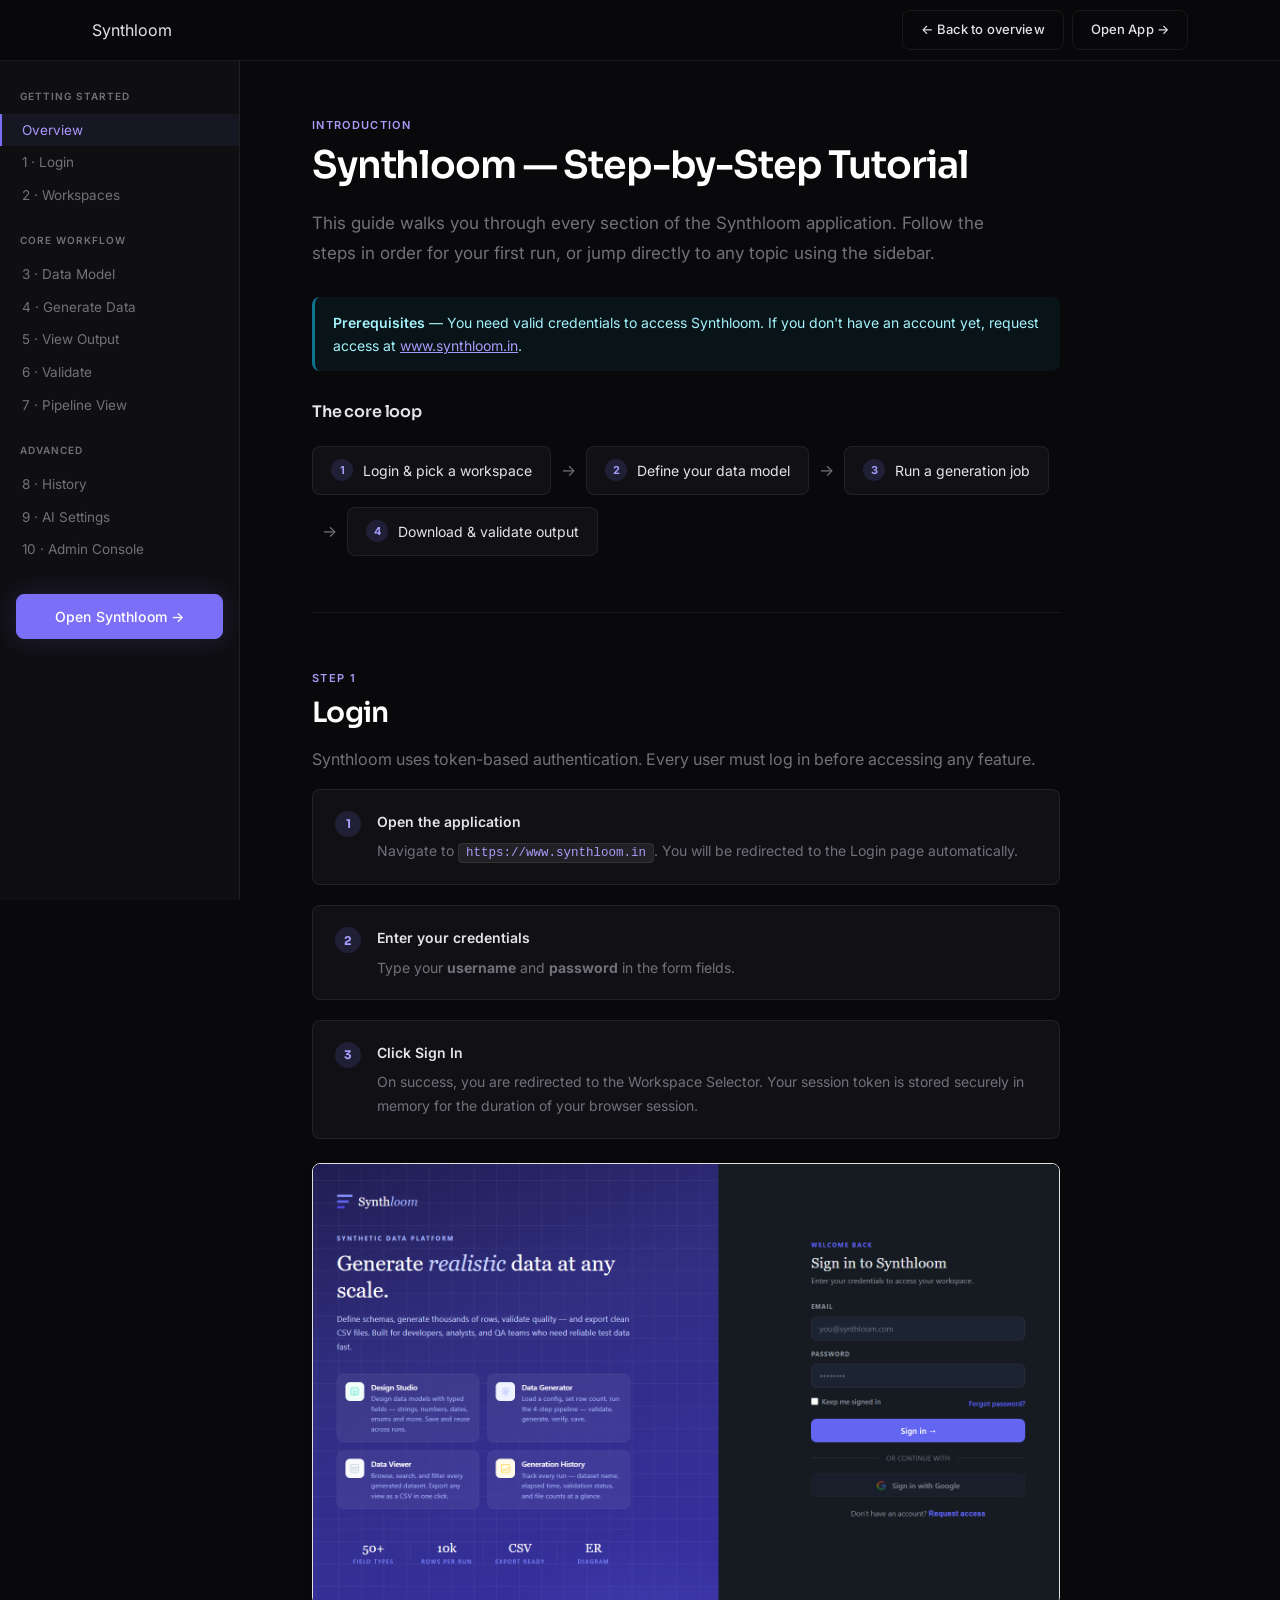
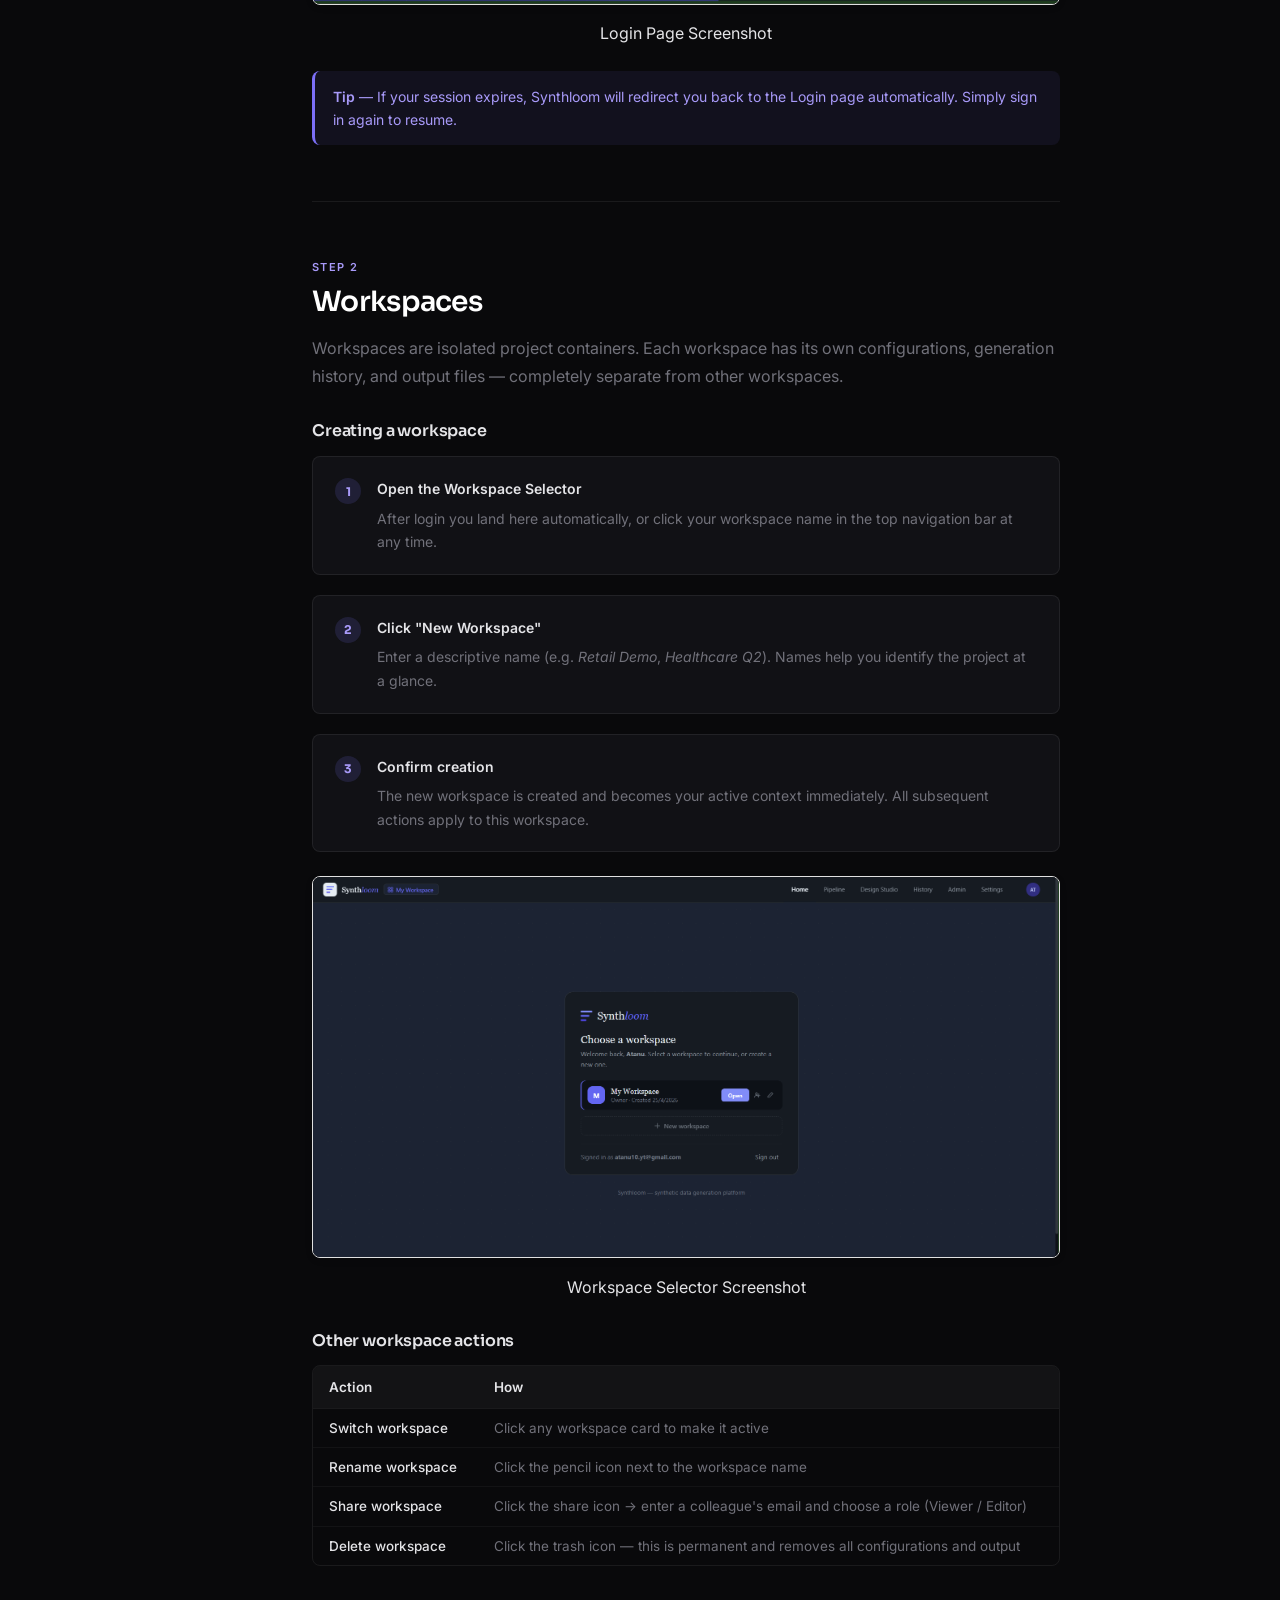
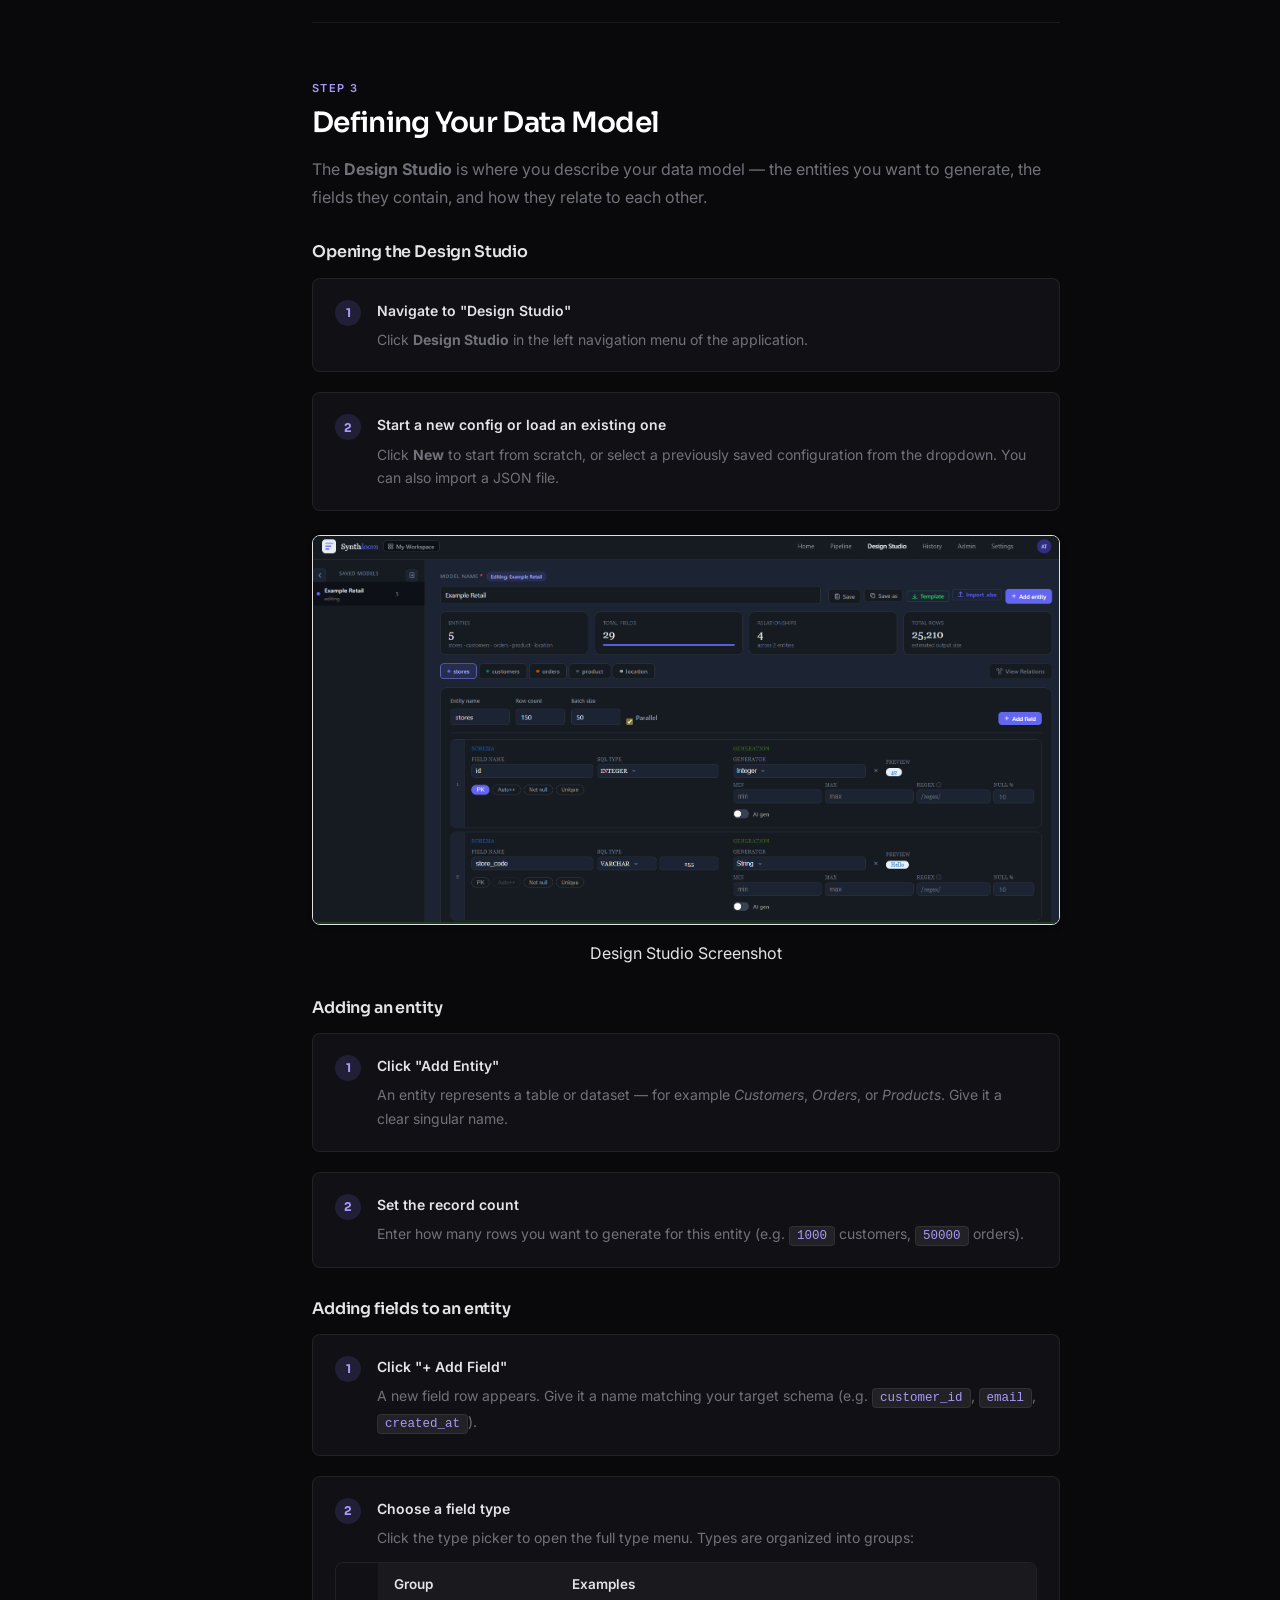
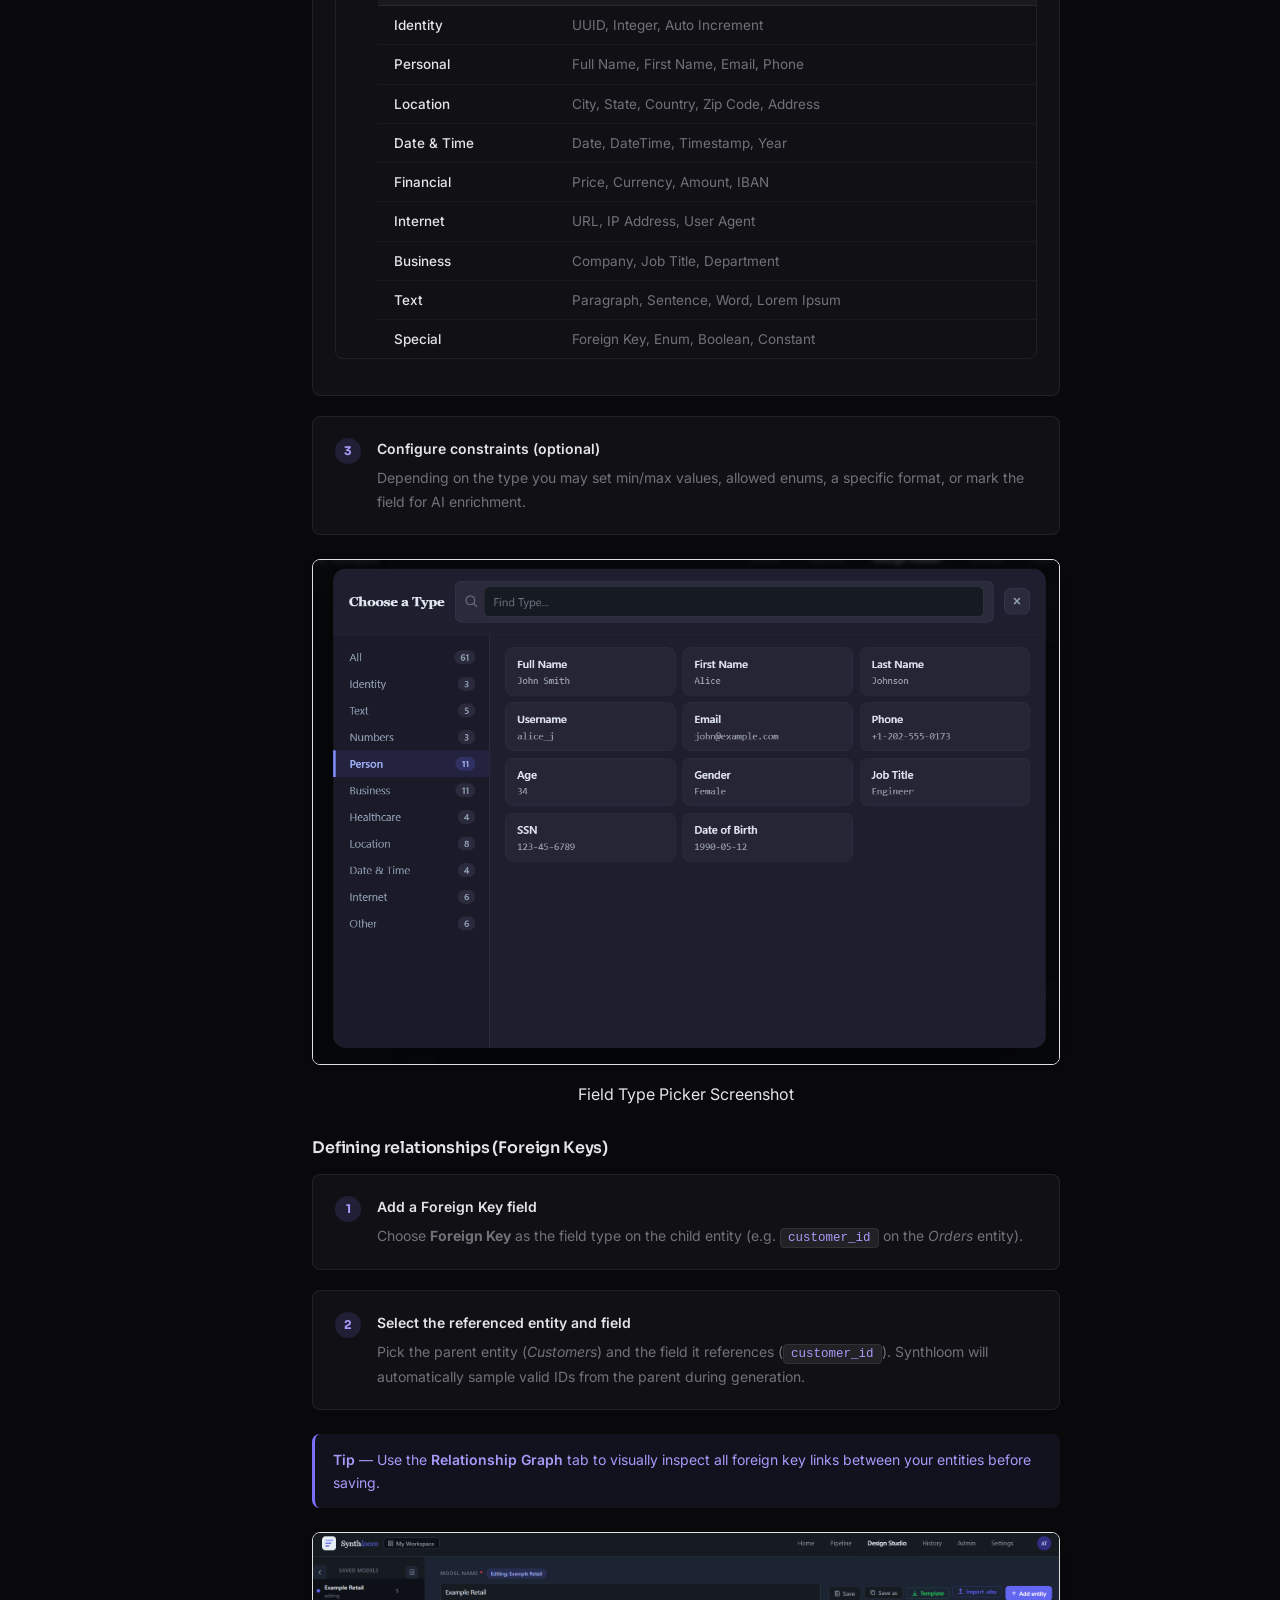
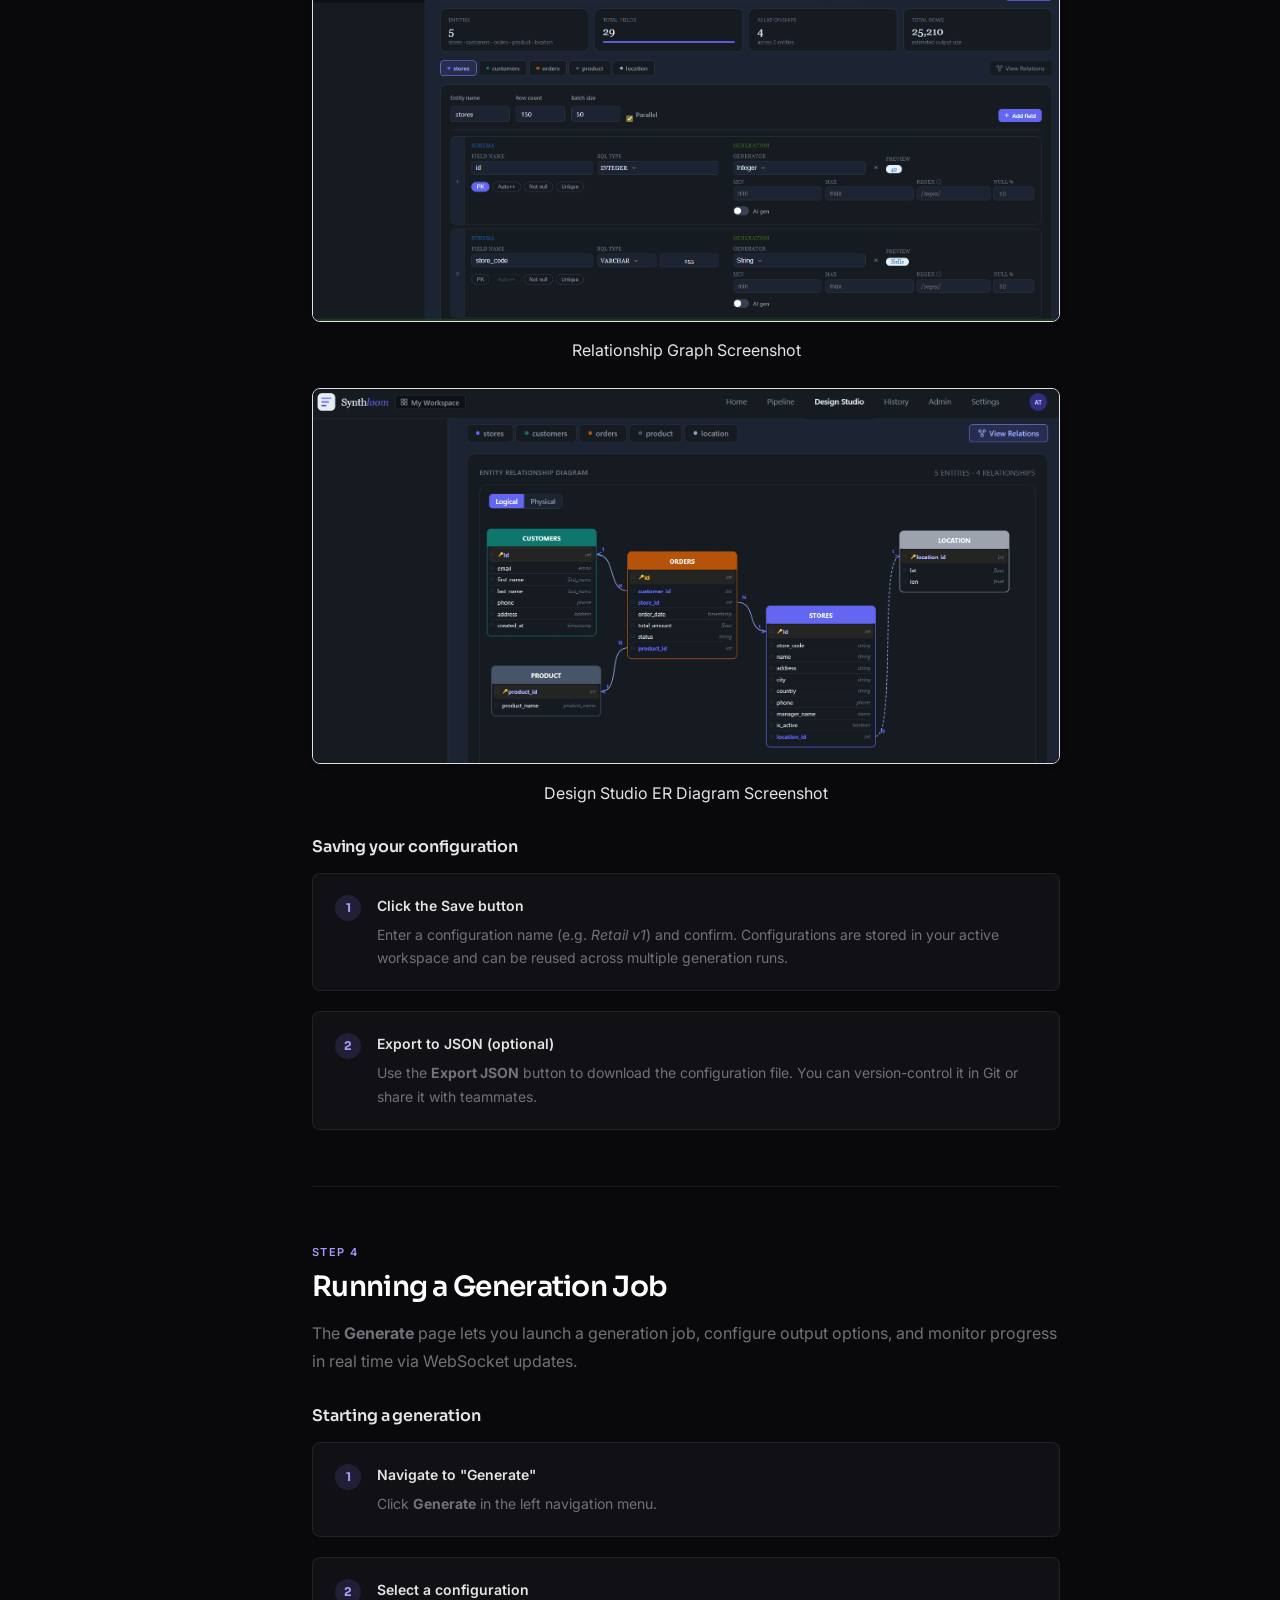
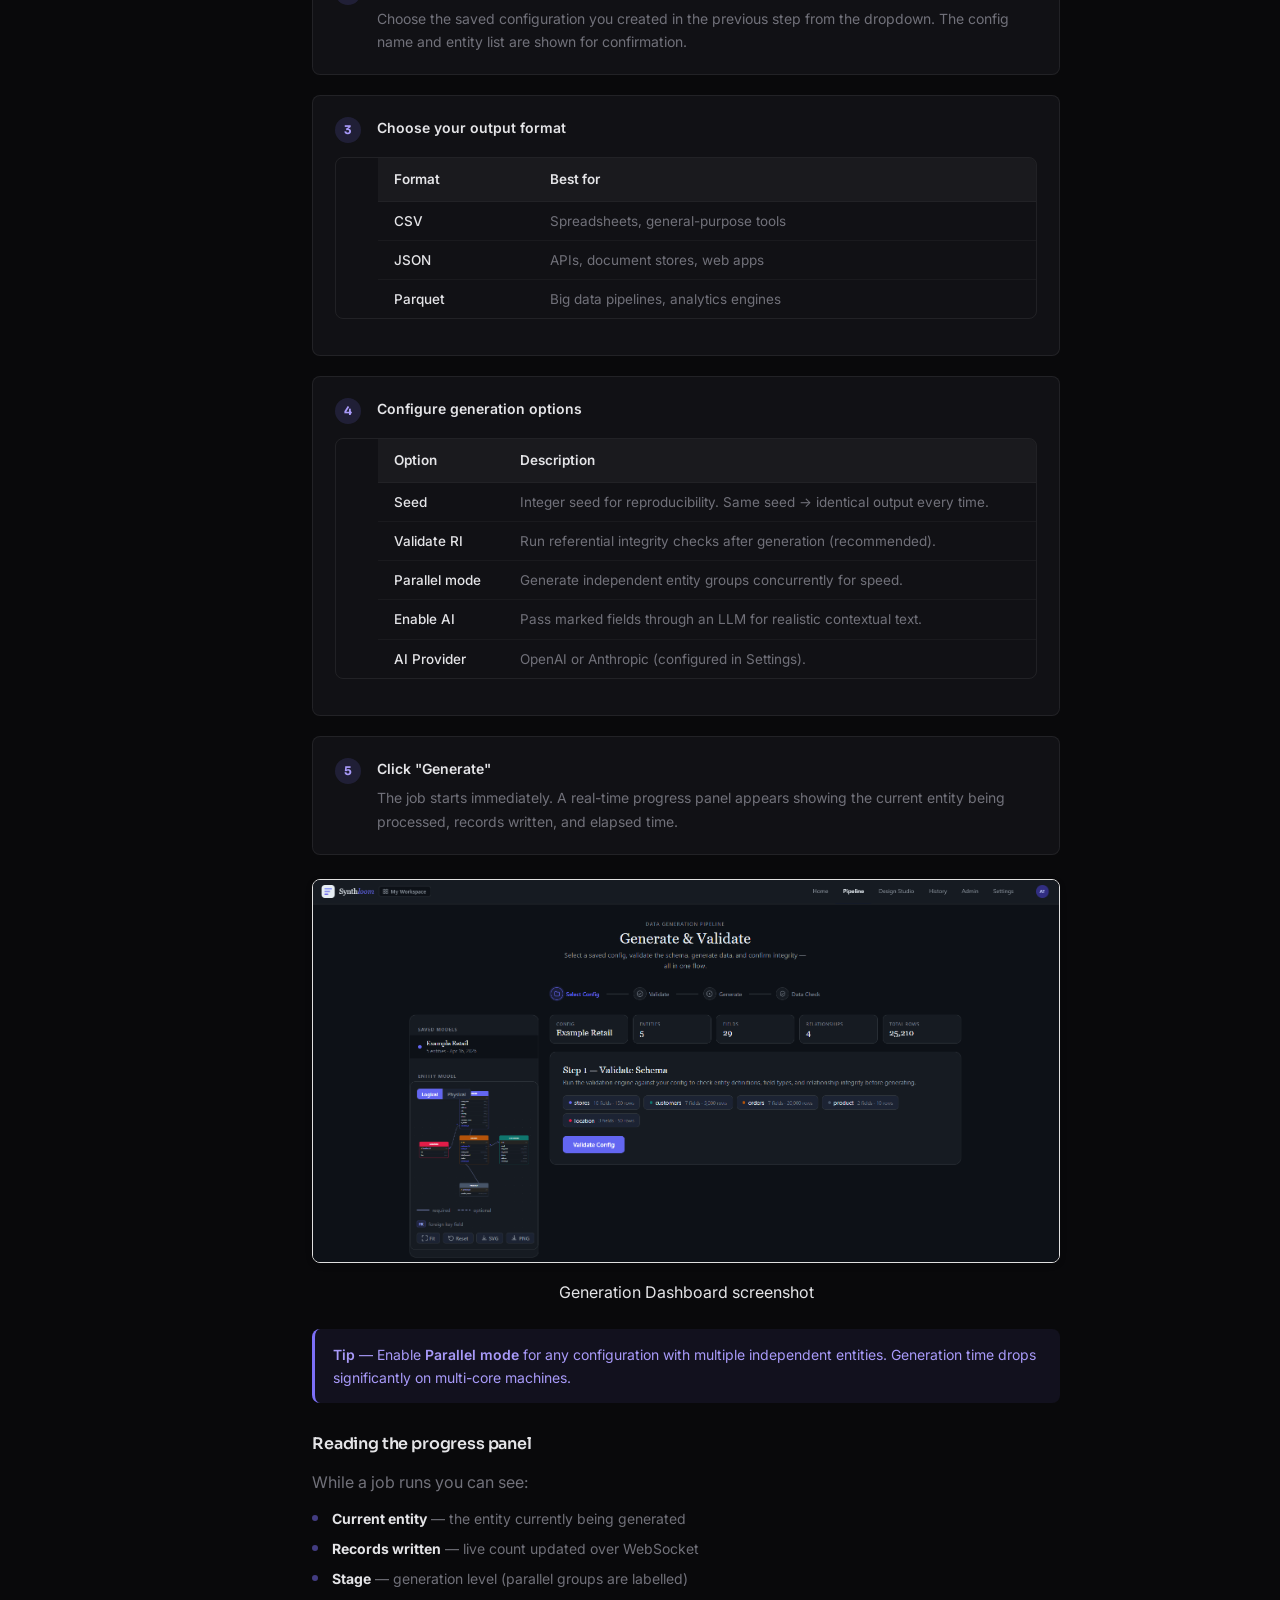
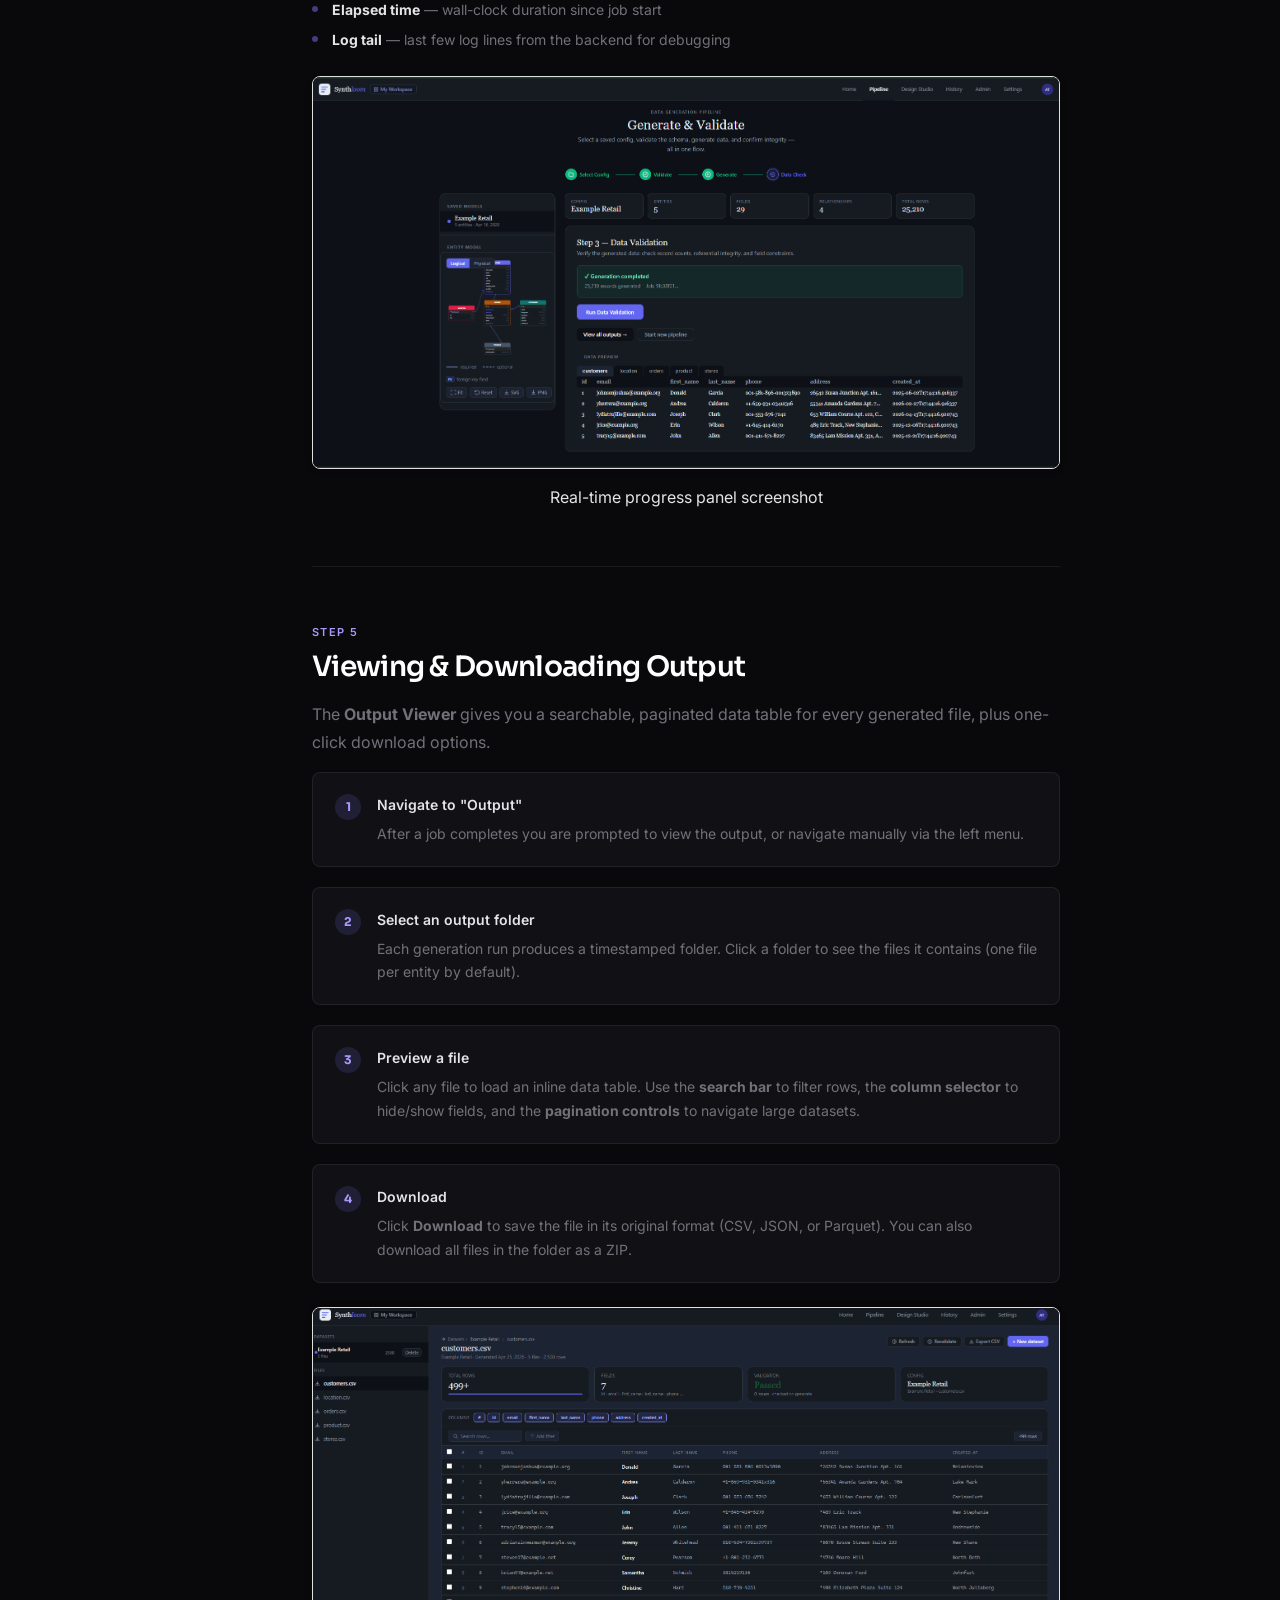
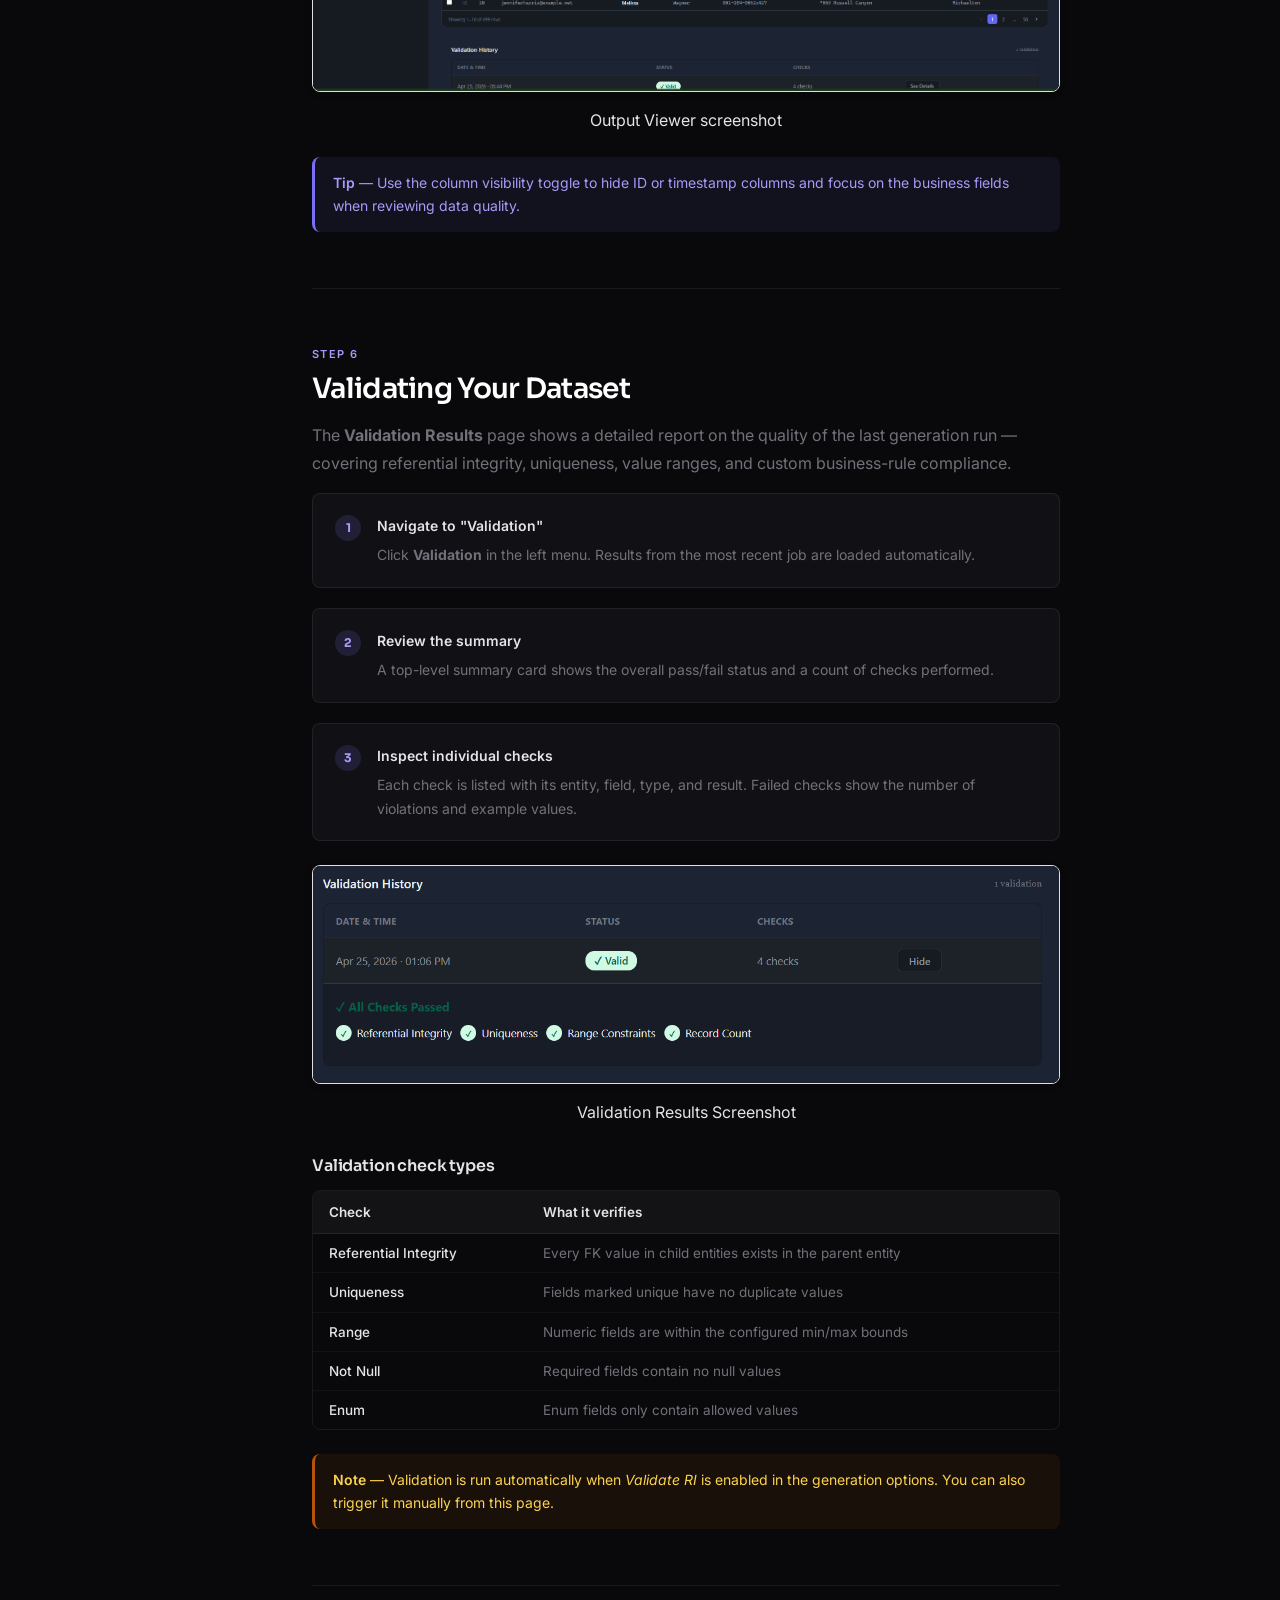
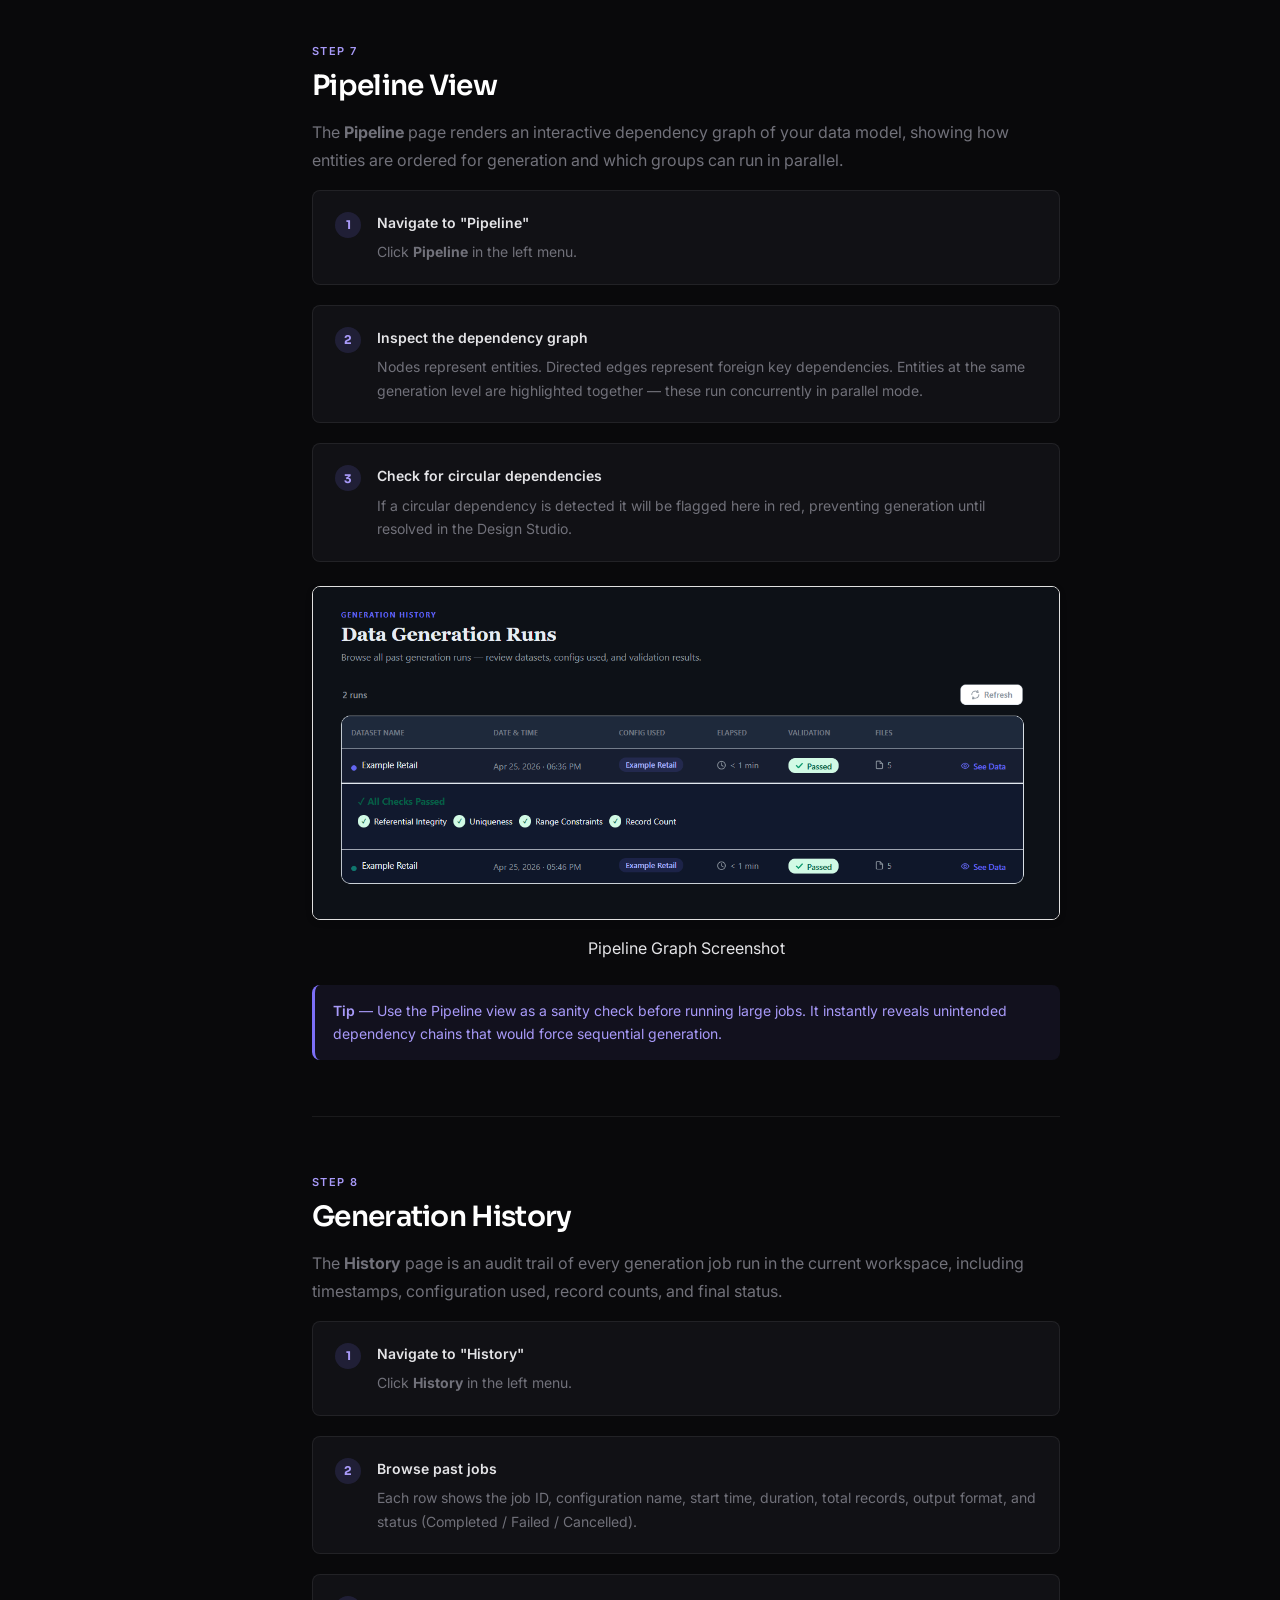
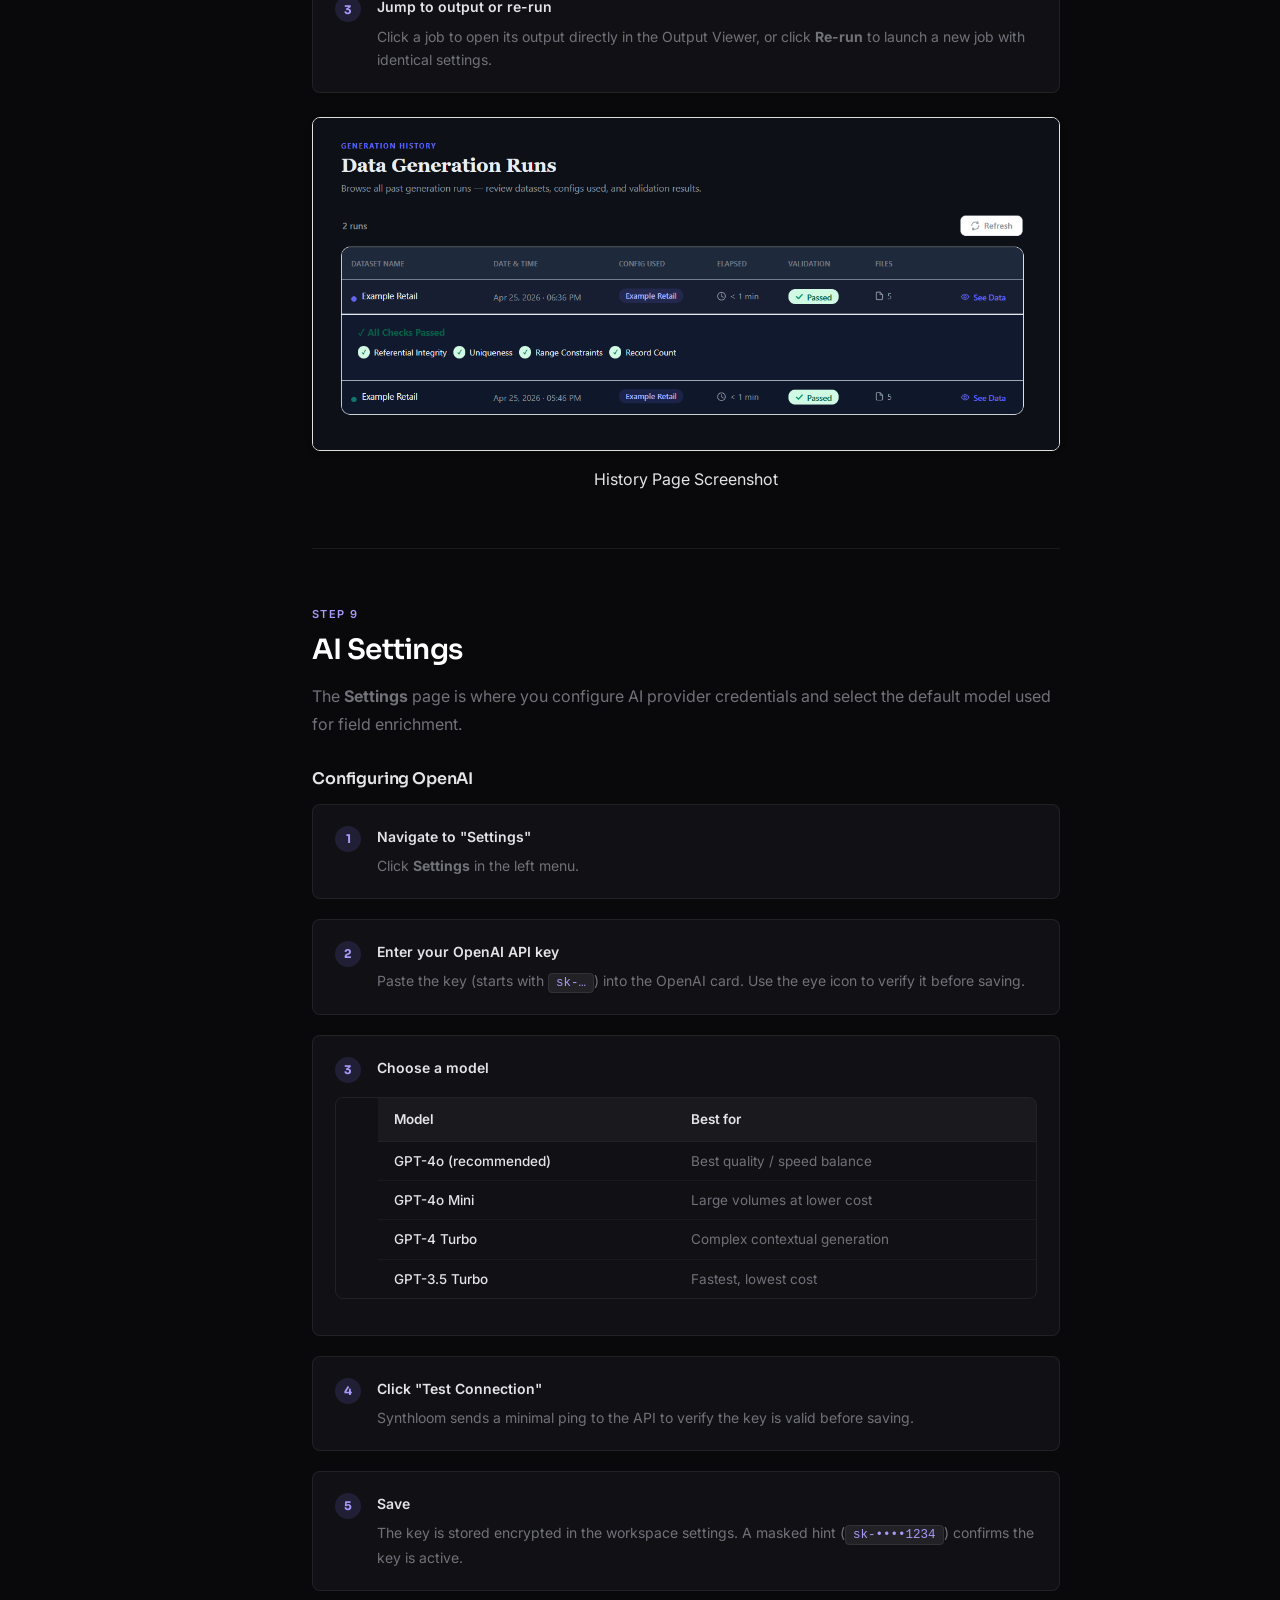
==== commit bba17a56: "Updated for images" ====
--- a/docs.html
+++ b/docs.html
@@ -18,7 +18,7 @@
       <a href="index.html" class="logo">Synthloom</a>
       <div class="nav-right">
         <a href="index.html" class="btn btn--ghost btn--nav">← Back to overview</a>
-        <a href="http://localhost:3000" target="_blank" rel="noopener" class="btn btn--nav">Open App →</a>
+        <a href="https://synthloom.atanuconsulting.in/" target="_blank" rel="noopener" class="btn btn--nav">Open App →</a>
       </div>
     </div>
   </nav>
@@ -52,7 +52,7 @@
         </nav>
 
         <div class="sidebar-cta">
-          <a href="http://localhost:3000" target="_blank" rel="noopener" class="btn btn--primary" style="width:100%;justify-content:center;">Open Synthloom →</a>
+          <a href="https://synthloom.atanuconsulting.in/" target="_blank" rel="noopener" class="btn btn--primary" style="width:100%;justify-content:center;">Open Synthloom →</a>
         </div>
       </div>
     </aside>
@@ -71,7 +71,7 @@
         </p>
 
         <div class="doc-callout doc-callout--info">
-          <strong>Prerequisites</strong> — You need valid credentials to access Synthloom. If you don't have an account yet, request access at <a href="https://www.synthloom.in" target="_blank" rel="noopener">www.synthloom.in</a>.
+          <strong>Prerequisites</strong> — You need valid credentials to access Synthloom. If you don't have an account yet, request access at <a href="https://synthloom.atanuconsulting.in" target="_blank" rel="noopener">www.synthloom.in</a>.
         </div>
 
         <h3 class="doc-h3">The core loop</h3>
@@ -97,7 +97,7 @@
         <ol class="doc-steps">
           <li>
             <div class="step-title">Open the application</div>
-            <p>Navigate to <a href="http://localhost:3000" target="_blank" rel="noopener"><code>https://www.synthloom.in</code></a>. You will be redirected to the Login page automatically.</p>
+            <p>Navigate to <a href="https://synthloom.atanuconsulting.in/" target="_blank" rel="noopener"><code>https://www.synthloom.in</code></a>. You will be redirected to the Login page automatically.</p>
           </li>
           <li>
             <div class="step-title">Enter your credentials</div>
@@ -109,12 +109,10 @@
           </li>
         </ol>
 
-        <div class="img-placeholder" data-label="Screenshot — Login page">
-          <div class="img-placeholder-inner">
-            <svg viewBox="0 0 24 24" fill="none" stroke="currentColor" stroke-width="1.2"><rect x="3" y="3" width="18" height="18" rx="2"/><circle cx="12" cy="10" r="3"/><path d="M6 21v-1a6 6 0 0112 0v1"/></svg>
-            <span>Login page screenshot</span>
-            <small>Replace this block with an actual screenshot</small>
-          </div>
+        <div style="text-align:center;margin:24px 0;">
+          <img src="image/1_login.png" alt="Login Page Screenshot" style="max-width:100%;height:auto;border-radius:8px;border:1px solid #e0e0e0;box-shadow:0 2px 8px #0001;" />
+          <div style="font-size:1rem;margin-top:8px;">Login Page Screenshot</div>
+          
         </div>
 
         <div class="doc-callout doc-callout--tip">
@@ -150,12 +148,10 @@
           </li>
         </ol>
 
-        <div class="img-placeholder" data-label="Screenshot — Workspace Selector">
-          <div class="img-placeholder-inner">
-            <svg viewBox="0 0 24 24" fill="none" stroke="currentColor" stroke-width="1.2"><rect x="2" y="7" width="20" height="14" rx="2"/><path d="M16 7V5a2 2 0 00-2-2h-4a2 2 0 00-2 2v2"/></svg>
-            <span>Workspace Selector screenshot</span>
-            <small>Replace this block with an actual screenshot</small>
-          </div>
+        <div style="text-align:center;margin:24px 0;">
+          <img src="image/2_workspace.png" alt="Workspace Selector screenshot" style="max-width:100%;height:auto;border-radius:8px;border:1px solid #e0e0e0;box-shadow:0 2px 8px #0001;" />
+          <div style="font-size:1rem;margin-top:8px;">Workspace Selector Screenshot</div>
+          
         </div>
 
         <h3 class="doc-h3">Other workspace actions</h3>
@@ -196,12 +192,10 @@
           </li>
         </ol>
 
-        <div class="img-placeholder" data-label="Screenshot — Design Studio (empty state)">
-          <div class="img-placeholder-inner">
-            <svg viewBox="0 0 24 24" fill="none" stroke="currentColor" stroke-width="1.2"><path d="M14 2H6a2 2 0 00-2 2v16a2 2 0 002 2h12a2 2 0 002-2V8z"/><polyline points="14 2 14 8 20 8"/><line x1="16" y1="13" x2="8" y2="13"/><line x1="16" y1="17" x2="8" y2="17"/><polyline points="10 9 9 9 8 9"/></svg>
-            <span>Design Studio screenshot</span>
-            <small>Replace this block with an actual screenshot</small>
-          </div>
+        <div style="text-align:center;margin:24px 0;">
+          <img src="image/3_Data_Model.png" alt="Design Studio screenshot" style="max-width:100%;height:auto;border-radius:8px;border:1px solid #e0e0e0;box-shadow:0 2px 8px #0001;" />
+          <div style="font-size:1rem;margin-top:8px;">Design Studio Screenshot</div>
+          
         </div>
 
         <h3 class="doc-h3">Adding an entity</h3>
@@ -248,12 +242,10 @@
           </li>
         </ol>
 
-        <div class="img-placeholder" data-label="Screenshot — Adding a field with the type picker open">
-          <div class="img-placeholder-inner">
-            <svg viewBox="0 0 24 24" fill="none" stroke="currentColor" stroke-width="1.2"><rect x="3" y="3" width="18" height="18" rx="2"/><path d="M3 9h18M9 21V9"/></svg>
-            <span>Field type picker screenshot</span>
-            <small>Replace this block with an actual screenshot</small>
-          </div>
+        <div style="text-align:center;margin:24px 0;">
+          <img src="image/3_Type_Picker.png" alt="Field Type Picker Screenshot" style="max-width:100%;height:auto;border-radius:8px;border:1px solid #e0e0e0;box-shadow:0 2px 8px #0001;" />
+          <div style="font-size:1rem;margin-top:8px;">Field Type Picker Screenshot</div>
+          
         </div>
 
         <h3 class="doc-h3">Defining relationships (Foreign Keys)</h3>
@@ -272,12 +264,15 @@
           <strong>Tip</strong> — Use the <strong>Relationship Graph</strong> tab to visually inspect all foreign key links between your entities before saving.
         </div>
 
-        <div class="img-placeholder" data-label="Screenshot — Relationship Graph">
-          <div class="img-placeholder-inner">
-            <svg viewBox="0 0 24 24" fill="none" stroke="currentColor" stroke-width="1.2"><circle cx="5" cy="12" r="3"/><circle cx="19" cy="5" r="3"/><circle cx="19" cy="19" r="3"/><path d="M8 12l8-5.5M8 12l8 5.5"/></svg>
-            <span>Relationship Graph screenshot</span>
-            <small>Replace this block with an actual screenshot</small>
-          </div>
+        <div style="text-align:center;margin:24px 0;">
+          <img src="image/3_Data_Model.png" alt="Relationship Graph Screenshot" style="max-width:100%;height:auto;border-radius:8px;border:1px solid #e0e0e0;box-shadow:0 2px 8px #0001;" />
+          <div style="font-size:1rem;margin-top:8px;">Relationship Graph Screenshot</div>
+          
+        </div>
+        <div style="text-align:center;margin:24px 0;">
+          <img src="image/3_Data_Model_ER.png" alt="Design Studio ER Diagram Screenshot" style="max-width:100%;height:auto;border-radius:8px;border:1px solid #e0e0e0;box-shadow:0 2px 8px #0001;" />
+          <div style="font-size:1rem;margin-top:8px;">Design Studio ER Diagram Screenshot</div>
+          
         </div>
 
         <h3 class="doc-h3">Saving your configuration</h3>
@@ -348,12 +343,10 @@
           </li>
         </ol>
 
-        <div class="img-placeholder" data-label="Screenshot — Generation page with job running">
-          <div class="img-placeholder-inner">
-            <svg viewBox="0 0 24 24" fill="none" stroke="currentColor" stroke-width="1.2"><path d="M13 10V3L4 14h7v7l9-11h-7z"/></svg>
-            <span>Generation Dashboard screenshot</span>
-            <small>Replace this block with an actual screenshot</small>
-          </div>
+        <div style="text-align:center;margin:24px 0;">
+          <img src="image/4_Generate.png" alt="Generation Dashboard screenshot" style="max-width:100%;height:auto;border-radius:8px;border:1px solid #e0e0e0;box-shadow:0 2px 8px #0001;" />
+          <div style="font-size:1rem;margin-top:8px;">Generation Dashboard screenshot</div>
+          
         </div>
 
         <div class="doc-callout doc-callout--tip">
@@ -370,12 +363,10 @@
           <li><strong>Log tail</strong> — last few log lines from the backend for debugging</li>
         </ul>
 
-        <div class="img-placeholder" data-label="Screenshot — Progress panel mid-job">
-          <div class="img-placeholder-inner">
-            <svg viewBox="0 0 24 24" fill="none" stroke="currentColor" stroke-width="1.2"><polyline points="22 12 18 12 15 21 9 3 6 12 2 12"/></svg>
-            <span>Real-time progress panel screenshot</span>
-            <small>Replace this block with an actual screenshot</small>
-          </div>
+        <div style="text-align:center;margin:24px 0;">
+          <img src="image/5_Generate.png" alt="Real-time progress panel screenshot" style="max-width:100%;height:auto;border-radius:8px;border:1px solid #e0e0e0;box-shadow:0 2px 8px #0001;" />
+          <div style="font-size:1rem;margin-top:8px;">Real-time progress panel screenshot</div>
+          
         </div>
       </section>
 
@@ -409,12 +400,10 @@
           </li>
         </ol>
 
-        <div class="img-placeholder" data-label="Screenshot — Output Viewer with data table">
-          <div class="img-placeholder-inner">
-            <svg viewBox="0 0 24 24" fill="none" stroke="currentColor" stroke-width="1.2"><rect x="3" y="3" width="18" height="18" rx="2"/><path d="M3 9h18M3 15h18M9 9v12"/></svg>
-            <span>Output Viewer screenshot</span>
-            <small>Replace this block with an actual screenshot</small>
-          </div>
+        <div style="text-align:center;margin:24px 0;">
+          <img src="image/6_View_Data.png" alt="Output Viewer screenshot" style="max-width:100%;height:auto;border-radius:8px;border:1px solid #e0e0e0;box-shadow:0 2px 8px #0001;" />
+          <div style="font-size:1rem;margin-top:8px;">Output Viewer screenshot</div>
+          
         </div>
 
         <div class="doc-callout doc-callout--tip">
@@ -449,12 +438,10 @@
           </li>
         </ol>
 
-        <div class="img-placeholder" data-label="Screenshot — Validation Results page">
-          <div class="img-placeholder-inner">
-            <svg viewBox="0 0 24 24" fill="none" stroke="currentColor" stroke-width="1.2"><path d="M9 12l2 2 4-4m6 2a9 9 0 11-18 0 9 9 0 0118 0z"/></svg>
-            <span>Validation Results screenshot</span>
-            <small>Replace this block with an actual screenshot</small>
-          </div>
+        <div style="text-align:center;margin:24px 0;">
+          <img src="image/5_Validation.png" alt="Validation Results Screenshot" style="max-width:100%;height:auto;border-radius:8px;border:1px solid #e0e0e0;box-shadow:0 2px 8px #0001;" />
+          <div style="font-size:1rem;margin-top:8px;">Validation Results Screenshot</div>
+          
         </div>
 
         <h3 class="doc-h3">Validation check types</h3>
@@ -503,12 +490,10 @@
           </li>
         </ol>
 
-        <div class="img-placeholder" data-label="Screenshot — Pipeline dependency graph">
-          <div class="img-placeholder-inner">
-            <svg viewBox="0 0 24 24" fill="none" stroke="currentColor" stroke-width="1.2"><circle cx="5" cy="5" r="2"/><circle cx="19" cy="5" r="2"/><circle cx="12" cy="19" r="2"/><path d="M7 5h10M6.5 6.5l4 11M17.5 6.5l-4 11"/></svg>
-            <span>Pipeline graph screenshot</span>
-            <small>Replace this block with an actual screenshot</small>
-          </div>
+        <div style="text-align:center;margin:24px 0;">
+          <img src="image/7_Pipeline_History.png" alt="Pipeline Graph Screenshot" style="max-width:100%;height:auto;border-radius:8px;border:1px solid #e0e0e0;box-shadow:0 2px 8px #0001;" />
+          <div style="font-size:1rem;margin-top:8px;">Pipeline Graph Screenshot</div>
+          
         </div>
 
         <div class="doc-callout doc-callout--tip">
@@ -543,12 +528,10 @@
           </li>
         </ol>
 
-        <div class="img-placeholder" data-label="Screenshot — History page">
-          <div class="img-placeholder-inner">
-            <svg viewBox="0 0 24 24" fill="none" stroke="currentColor" stroke-width="1.2"><circle cx="12" cy="12" r="10"/><polyline points="12 6 12 12 16 14"/></svg>
-            <span>History page screenshot</span>
-            <small>Replace this block with an actual screenshot</small>
-          </div>
+        <div style="text-align:center;margin:24px 0;">
+          <img src="image/7_Pipeline_History.png" alt="History Page Screenshot" style="max-width:100%;height:auto;border-radius:8px;border:1px solid #e0e0e0;box-shadow:0 2px 8px #0001;" />
+          <div style="font-size:1rem;margin-top:8px;">History Page Screenshot</div>
+          
         </div>
       </section>
 
@@ -610,12 +593,10 @@
           </table>
         </div>
 
-        <div class="img-placeholder" data-label="Screenshot — Settings page with OpenAI configured">
-          <div class="img-placeholder-inner">
-            <svg viewBox="0 0 24 24" fill="none" stroke="currentColor" stroke-width="1.2"><circle cx="12" cy="12" r="3"/><path d="M19.07 4.93a10 10 0 010 14.14M4.93 4.93a10 10 0 000 14.14"/></svg>
-            <span>Settings page screenshot</span>
-            <small>Replace this block with an actual screenshot</small>
-          </div>
+        <div style="text-align:center;margin:24px 0;">
+          <img src="image/8_AI_Enrichment.png" alt="AI Settings Screenshot" style="max-width:100%;height:auto;border-radius:8px;border:1px solid #e0e0e0;box-shadow:0 2px 8px #0001;" />
+          <div style="font-size:1rem;margin-top:8px;">AI Settings Screenshot</div>
+          
         </div>
 
         <div class="doc-callout doc-callout--warning">
@@ -653,12 +634,10 @@
           </li>
         </ol>
 
-        <div class="img-placeholder" data-label="Screenshot — Admin Console">
-          <div class="img-placeholder-inner">
-            <svg viewBox="0 0 24 24" fill="none" stroke="currentColor" stroke-width="1.2"><path d="M17 21v-2a4 4 0 00-4-4H5a4 4 0 00-4 4v2"/><circle cx="9" cy="7" r="4"/><path d="M23 21v-2a4 4 0 00-3-3.87M16 3.13a4 4 0 010 7.75"/></svg>
-            <span>Admin Console screenshot</span>
-            <small>Replace this block with an actual screenshot</small>
-          </div>
+        <div style="text-align:center;margin:24px 0;">
+          <img src="image/9_admin_console.png" alt="Admin Console Screenshot" style="max-width:100%;height:auto;border-radius:8px;border:1px solid #e0e0e0;box-shadow:0 2px 8px #0001;" />
+          <div style="font-size:1rem;margin-top:8px;">Admin Console Screenshot</div>
+          
         </div>
 
         <div class="doc-callout doc-callout--info">
@@ -671,7 +650,7 @@
       <!-- ── FOOTER ─────────────────────────────────────────────── -->
       <div class="doc-footer">
         <p>You've completed the Synthloom tutorial. Open the app and start generating.</p>
-        <a href="http://localhost:3000" target="_blank" rel="noopener" class="btn btn--primary btn--large">Open Synthloom →</a>
+        <a href="https://synthloom.atanuconsulting.in/" target="_blank" rel="noopener" class="btn btn--primary btn--large">Open Synthloom →</a>
         <a href="index.html" class="btn btn--ghost" style="margin-left:12px;">← Back to overview</a>
       </div>
 
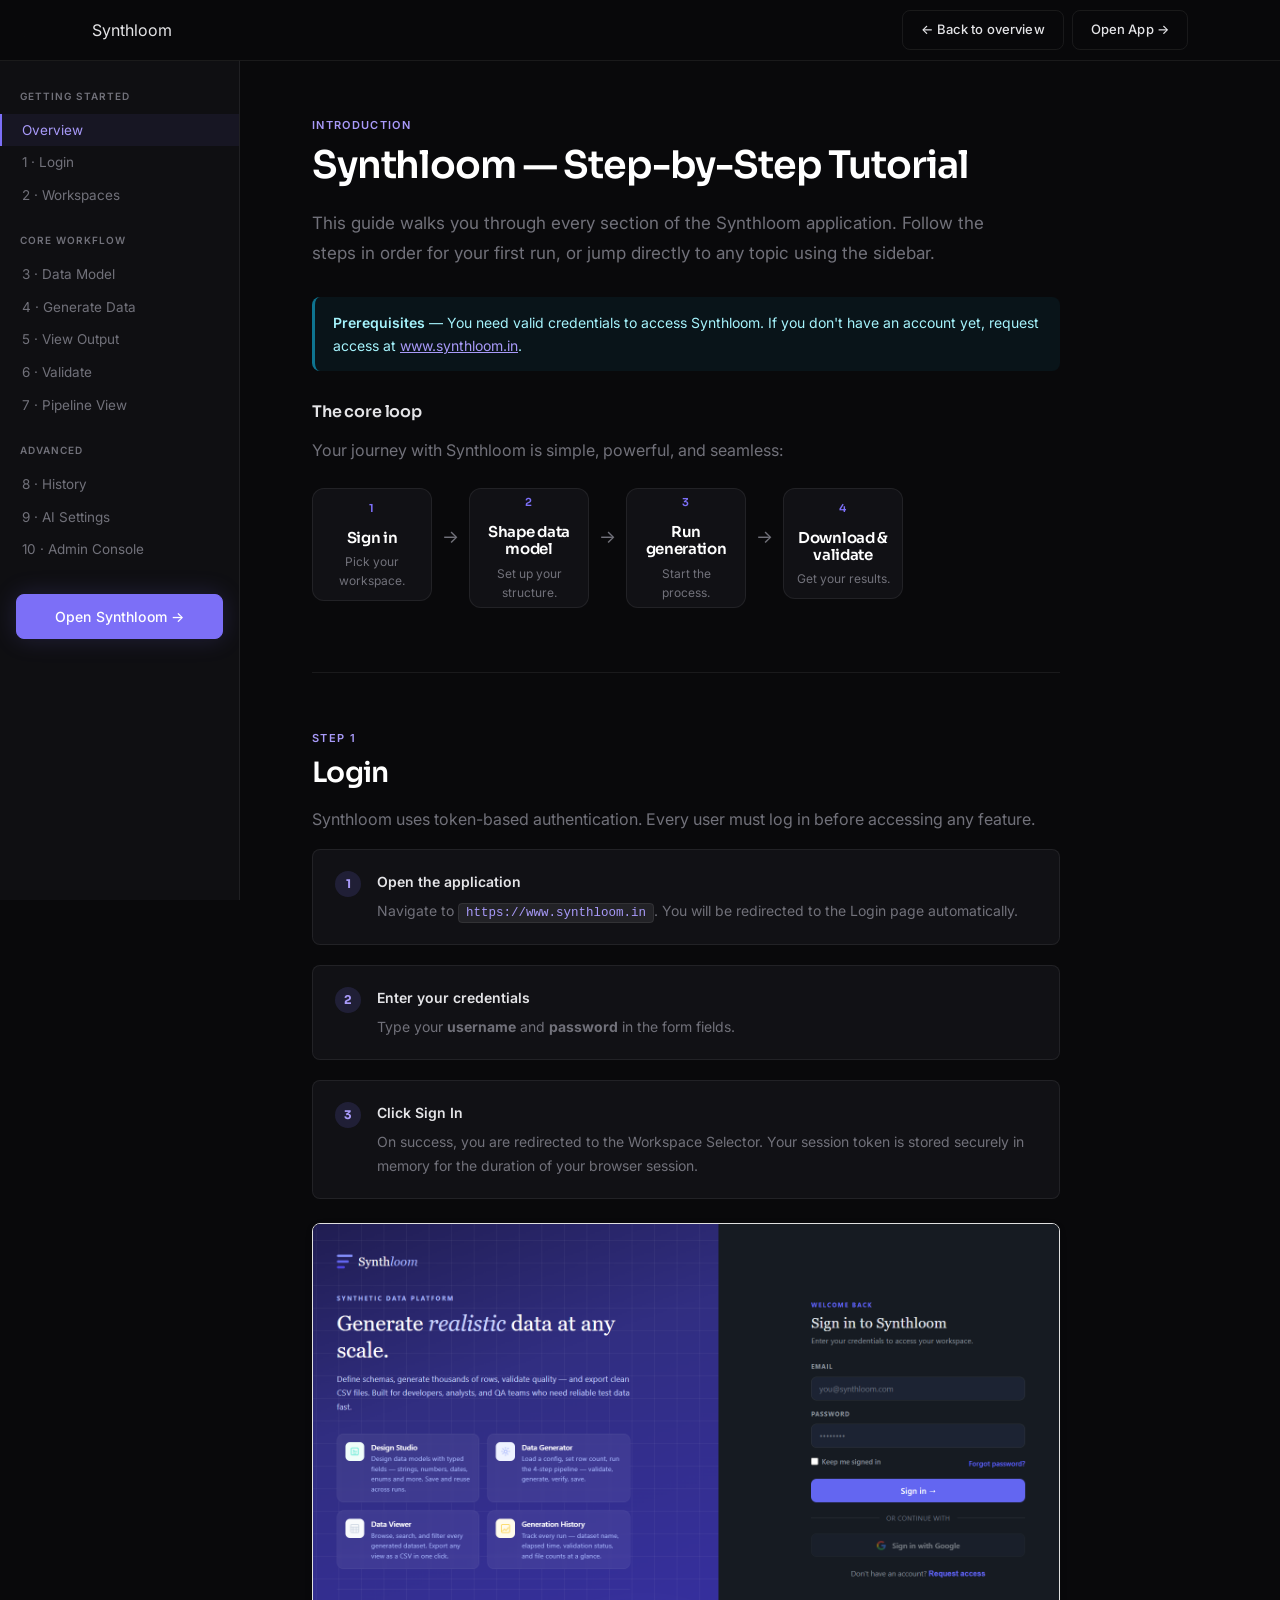
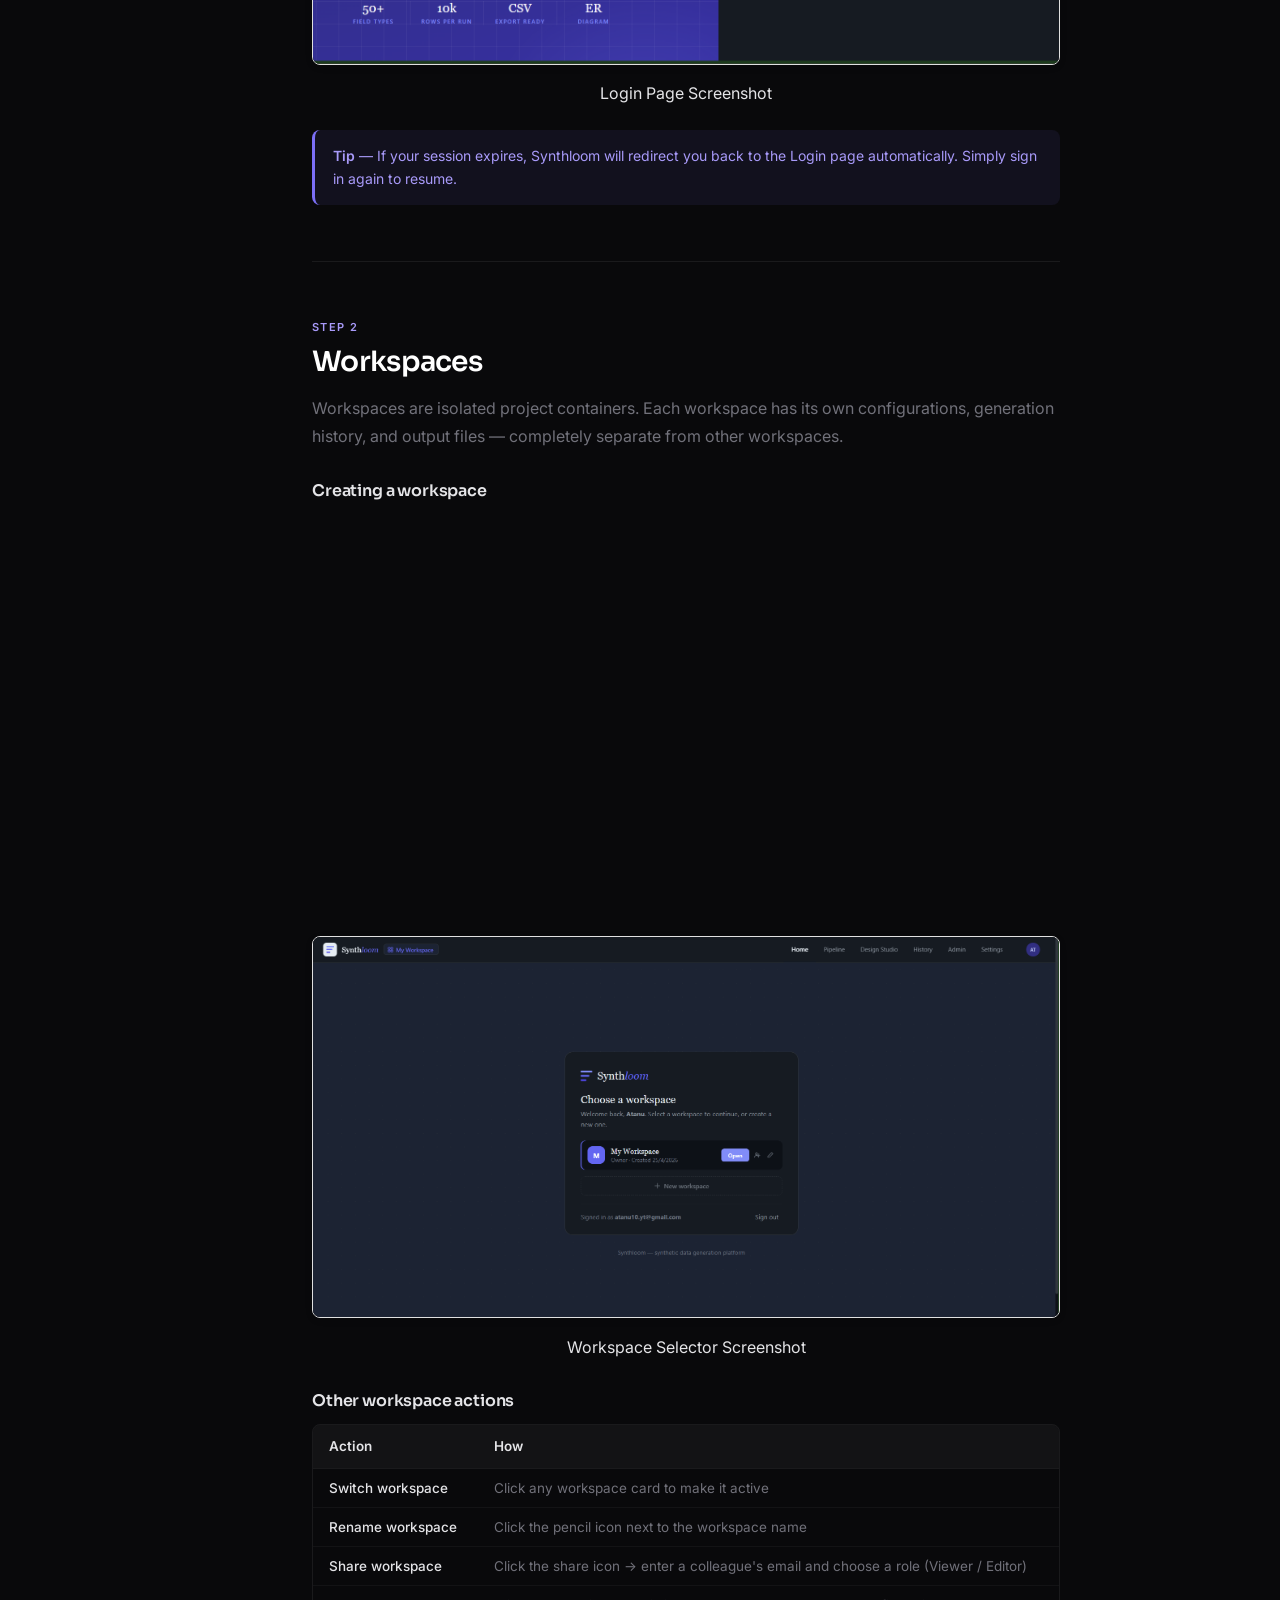
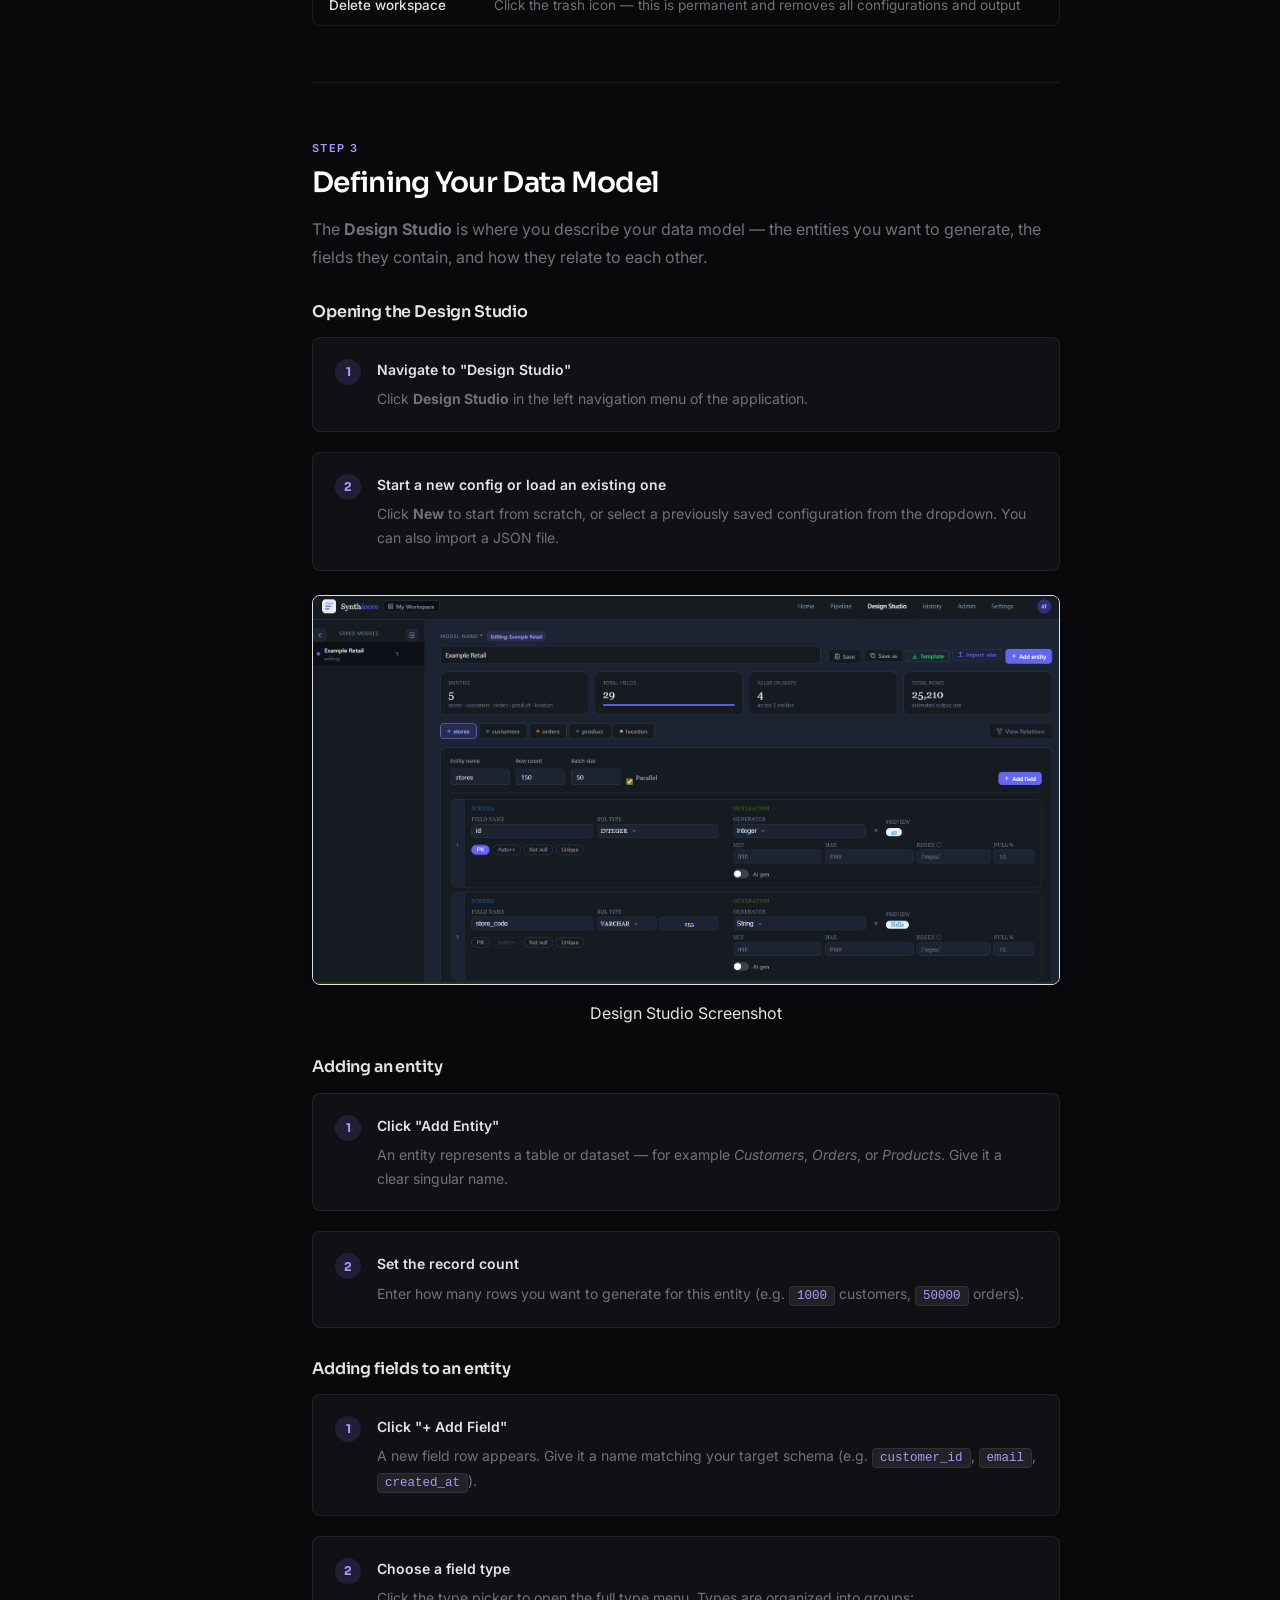
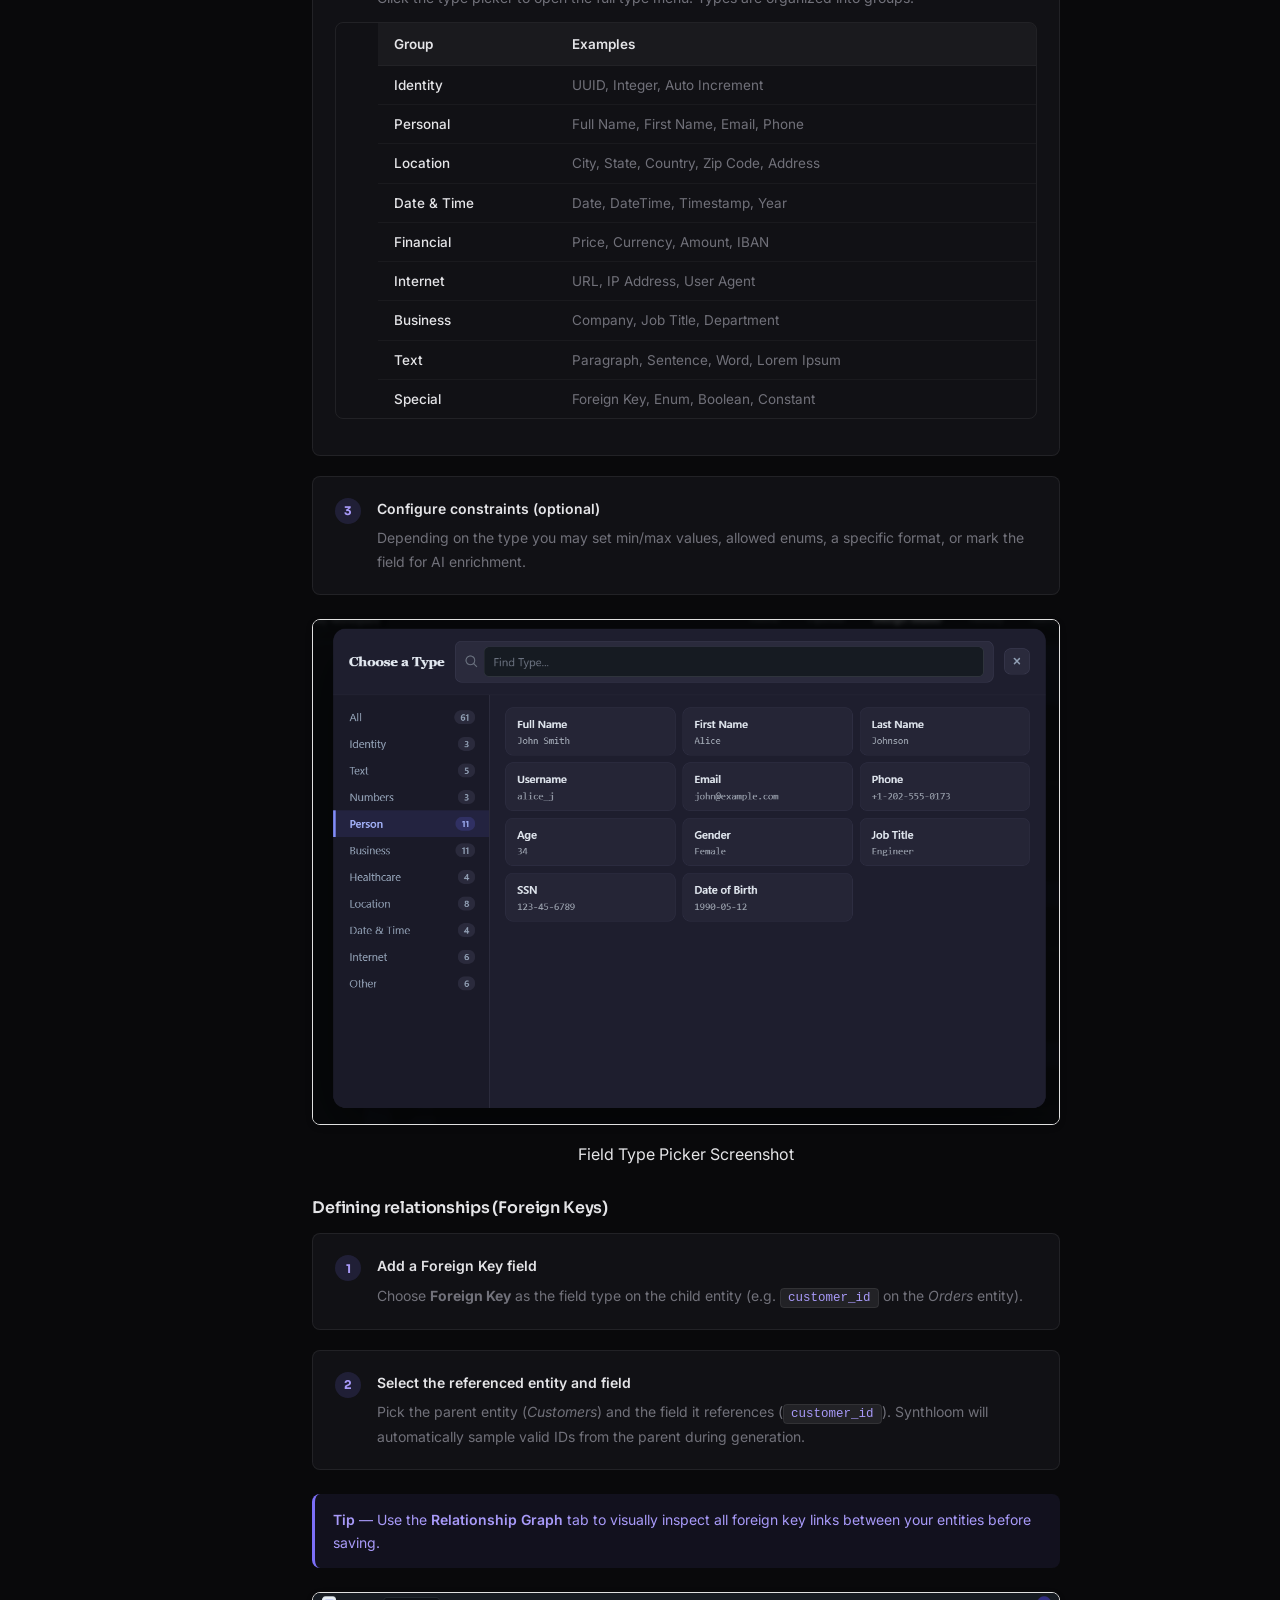
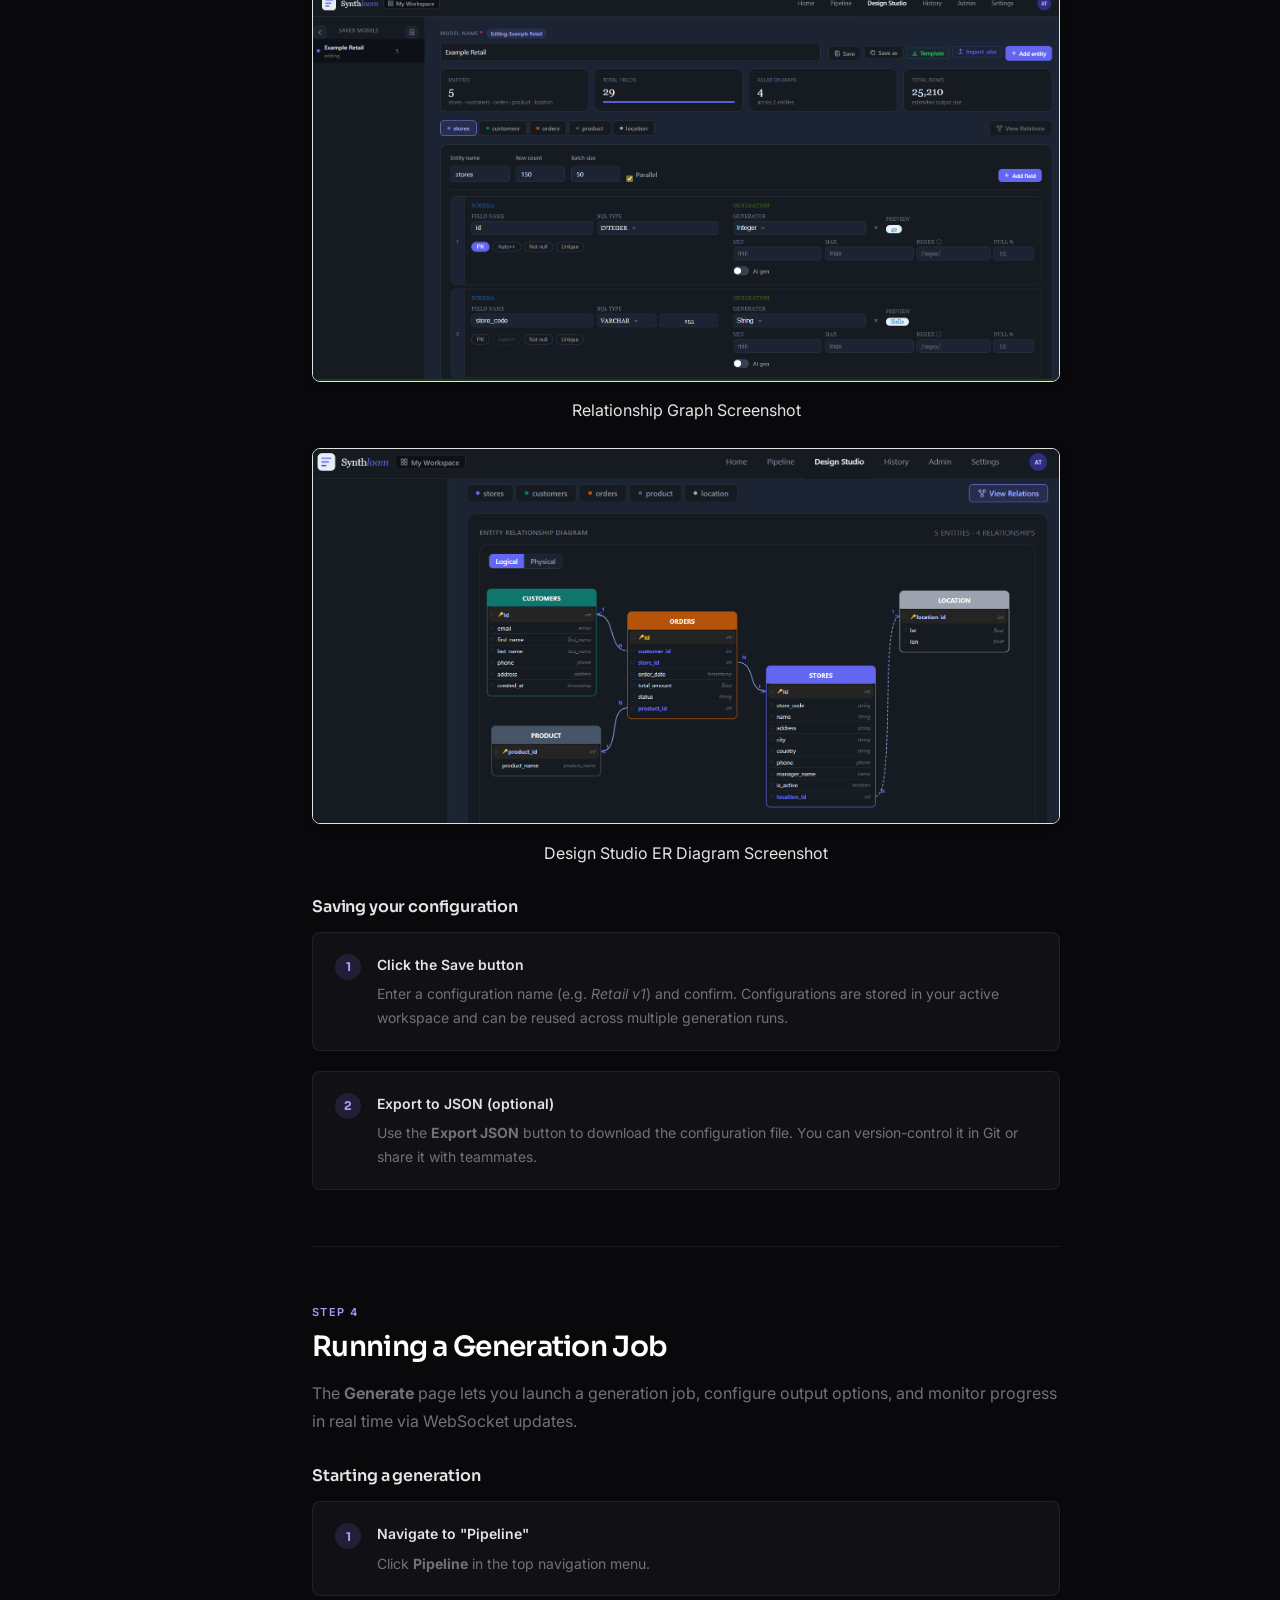
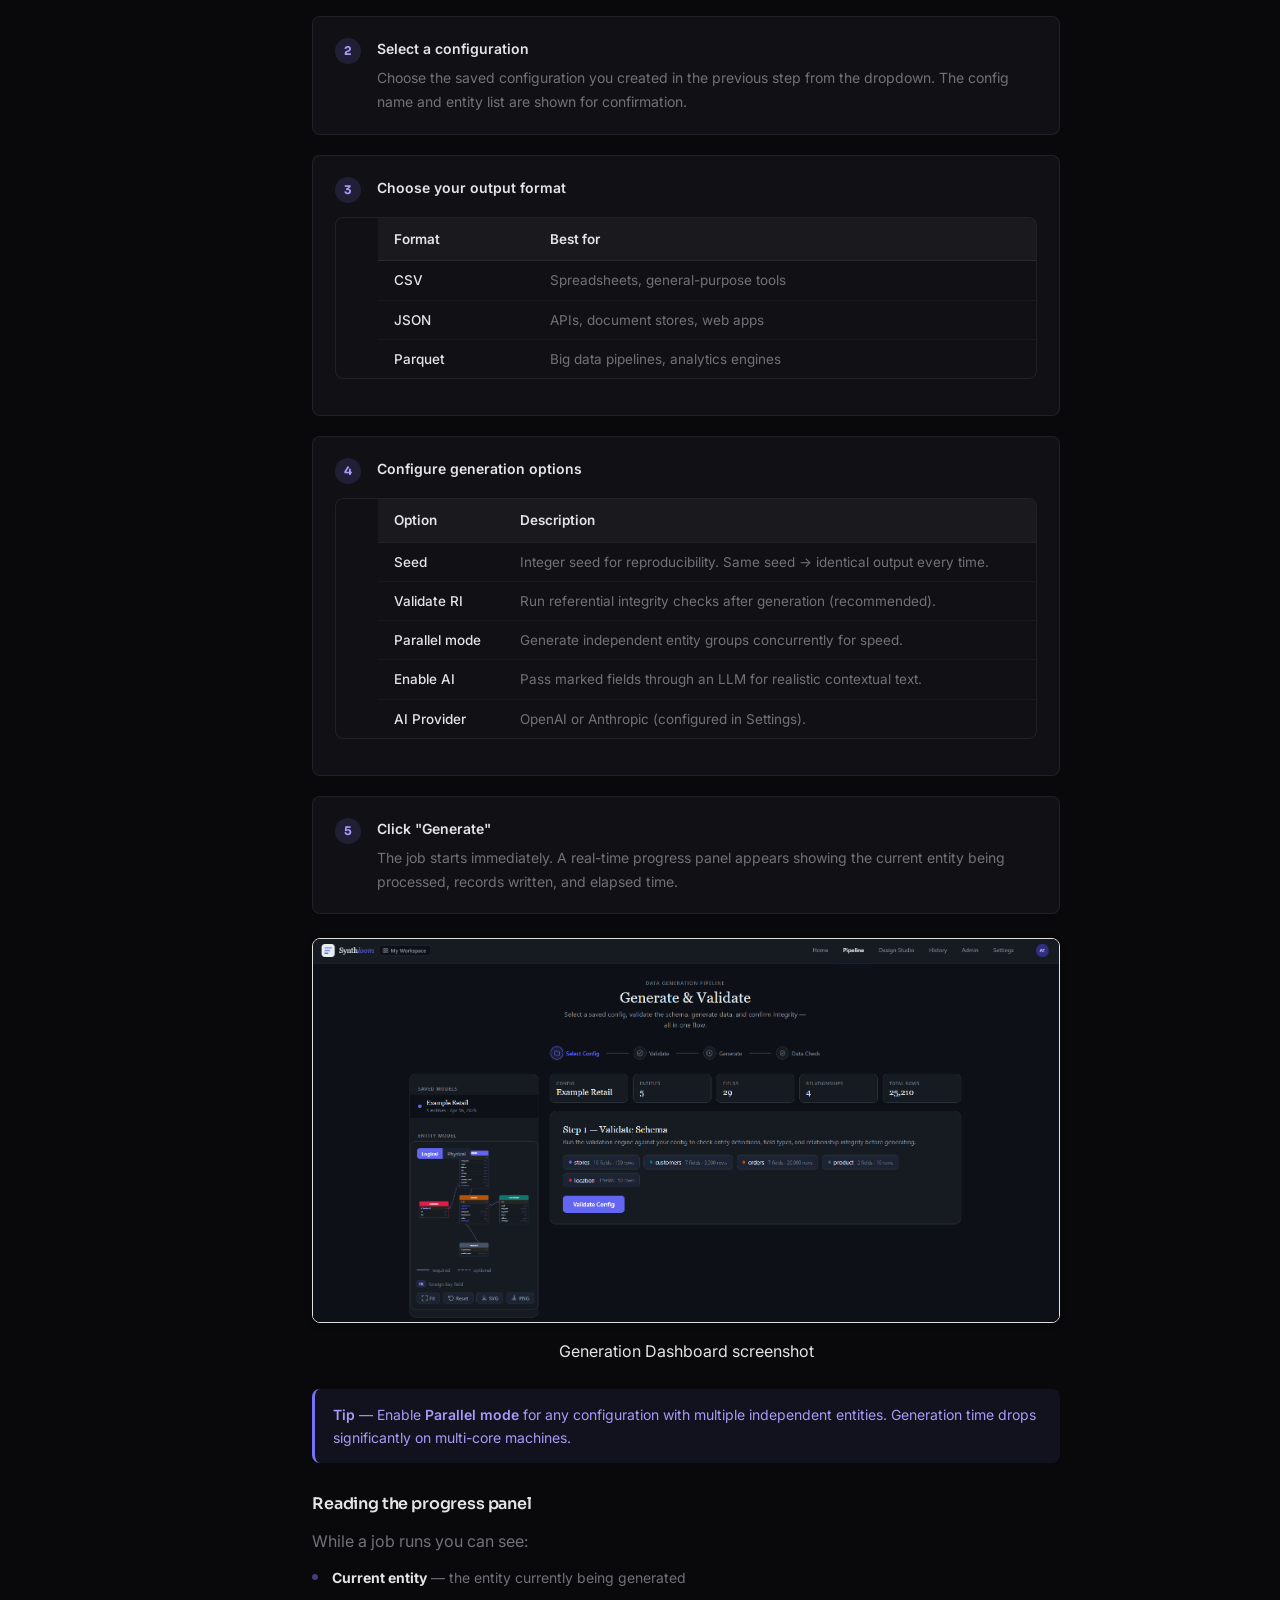
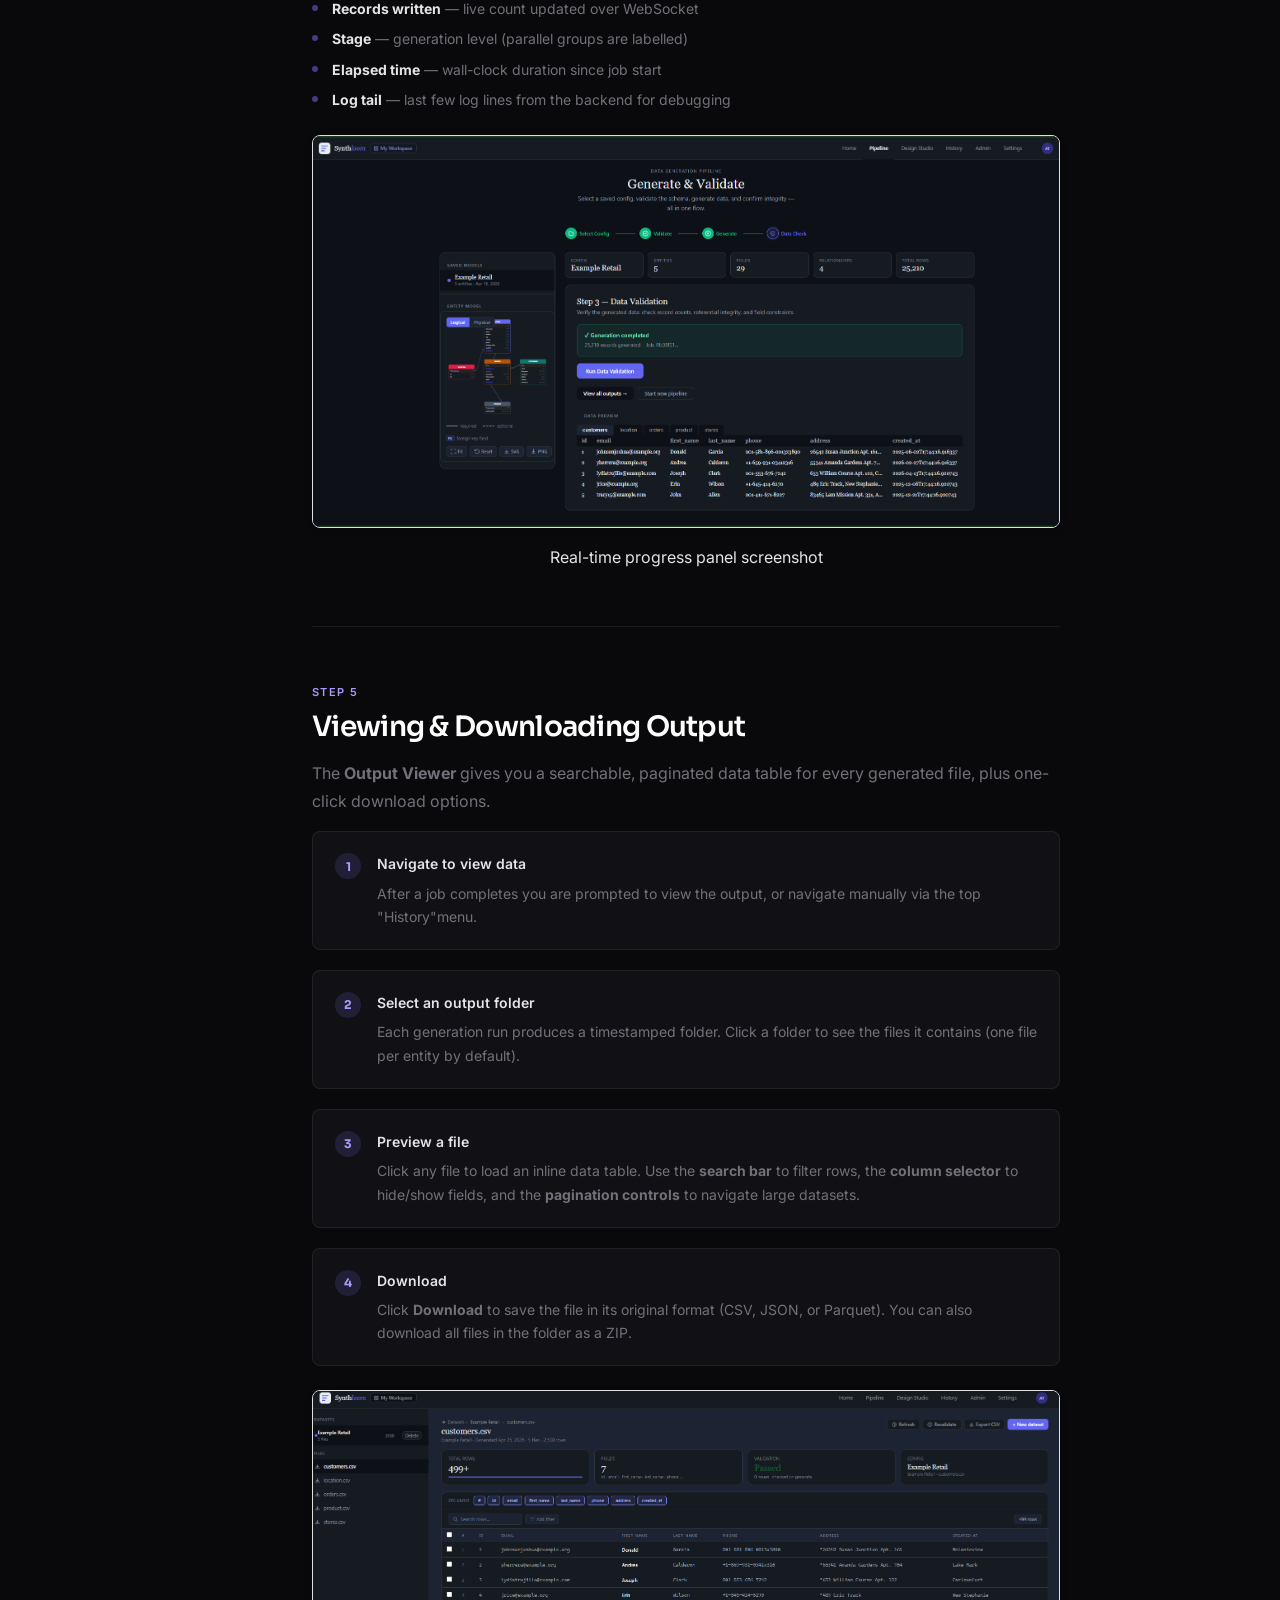
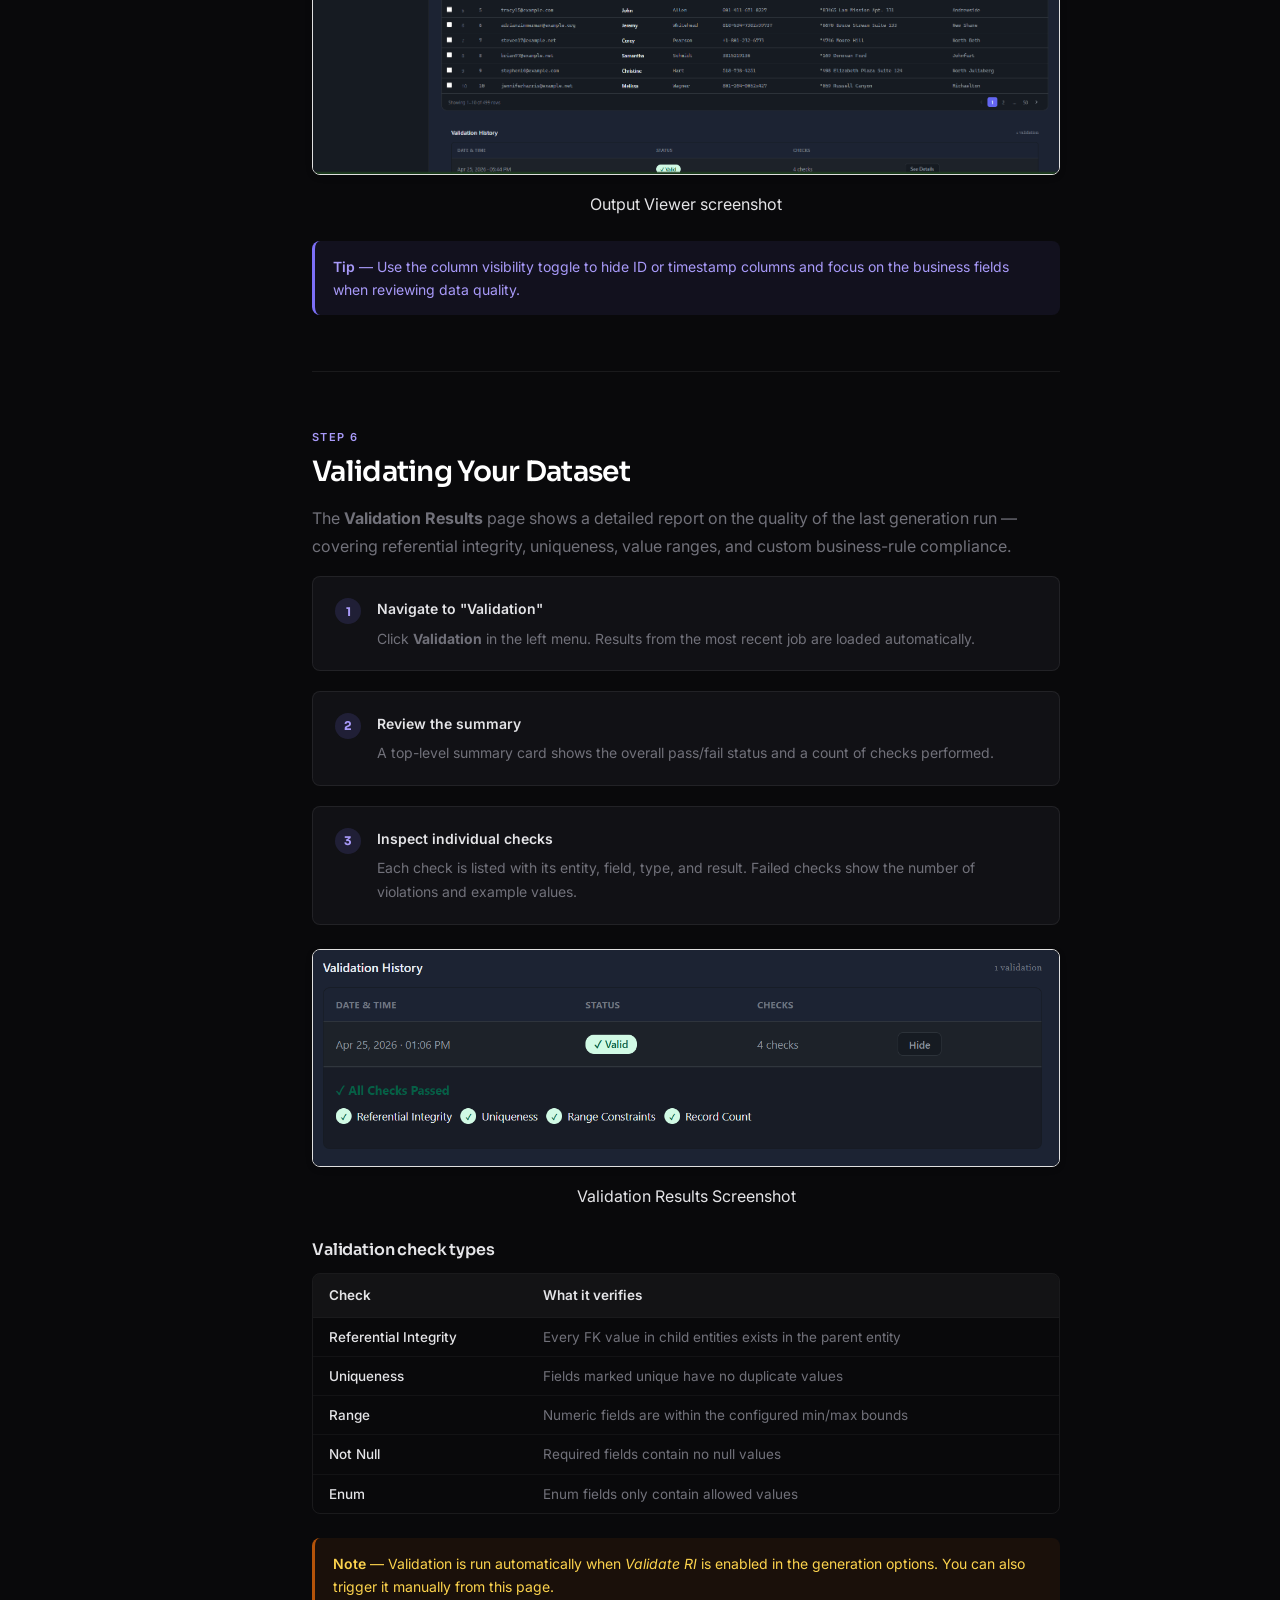
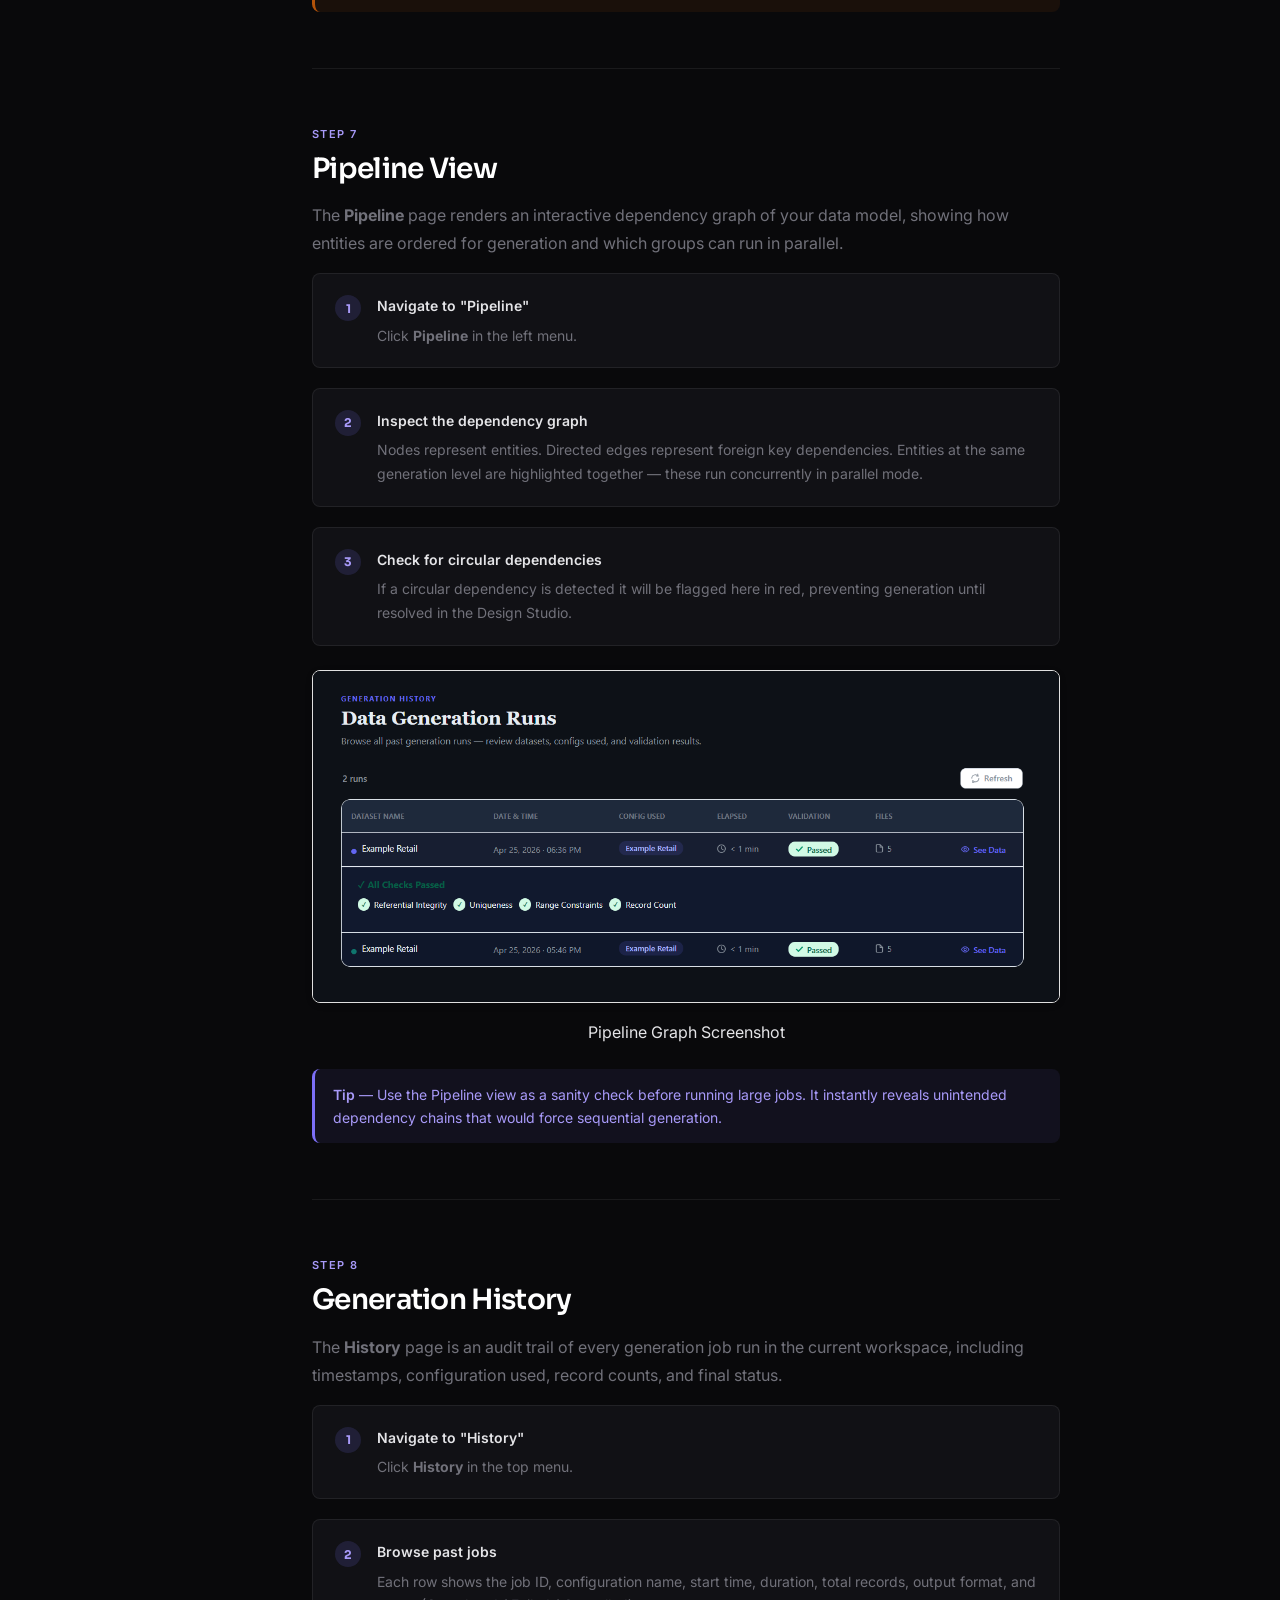
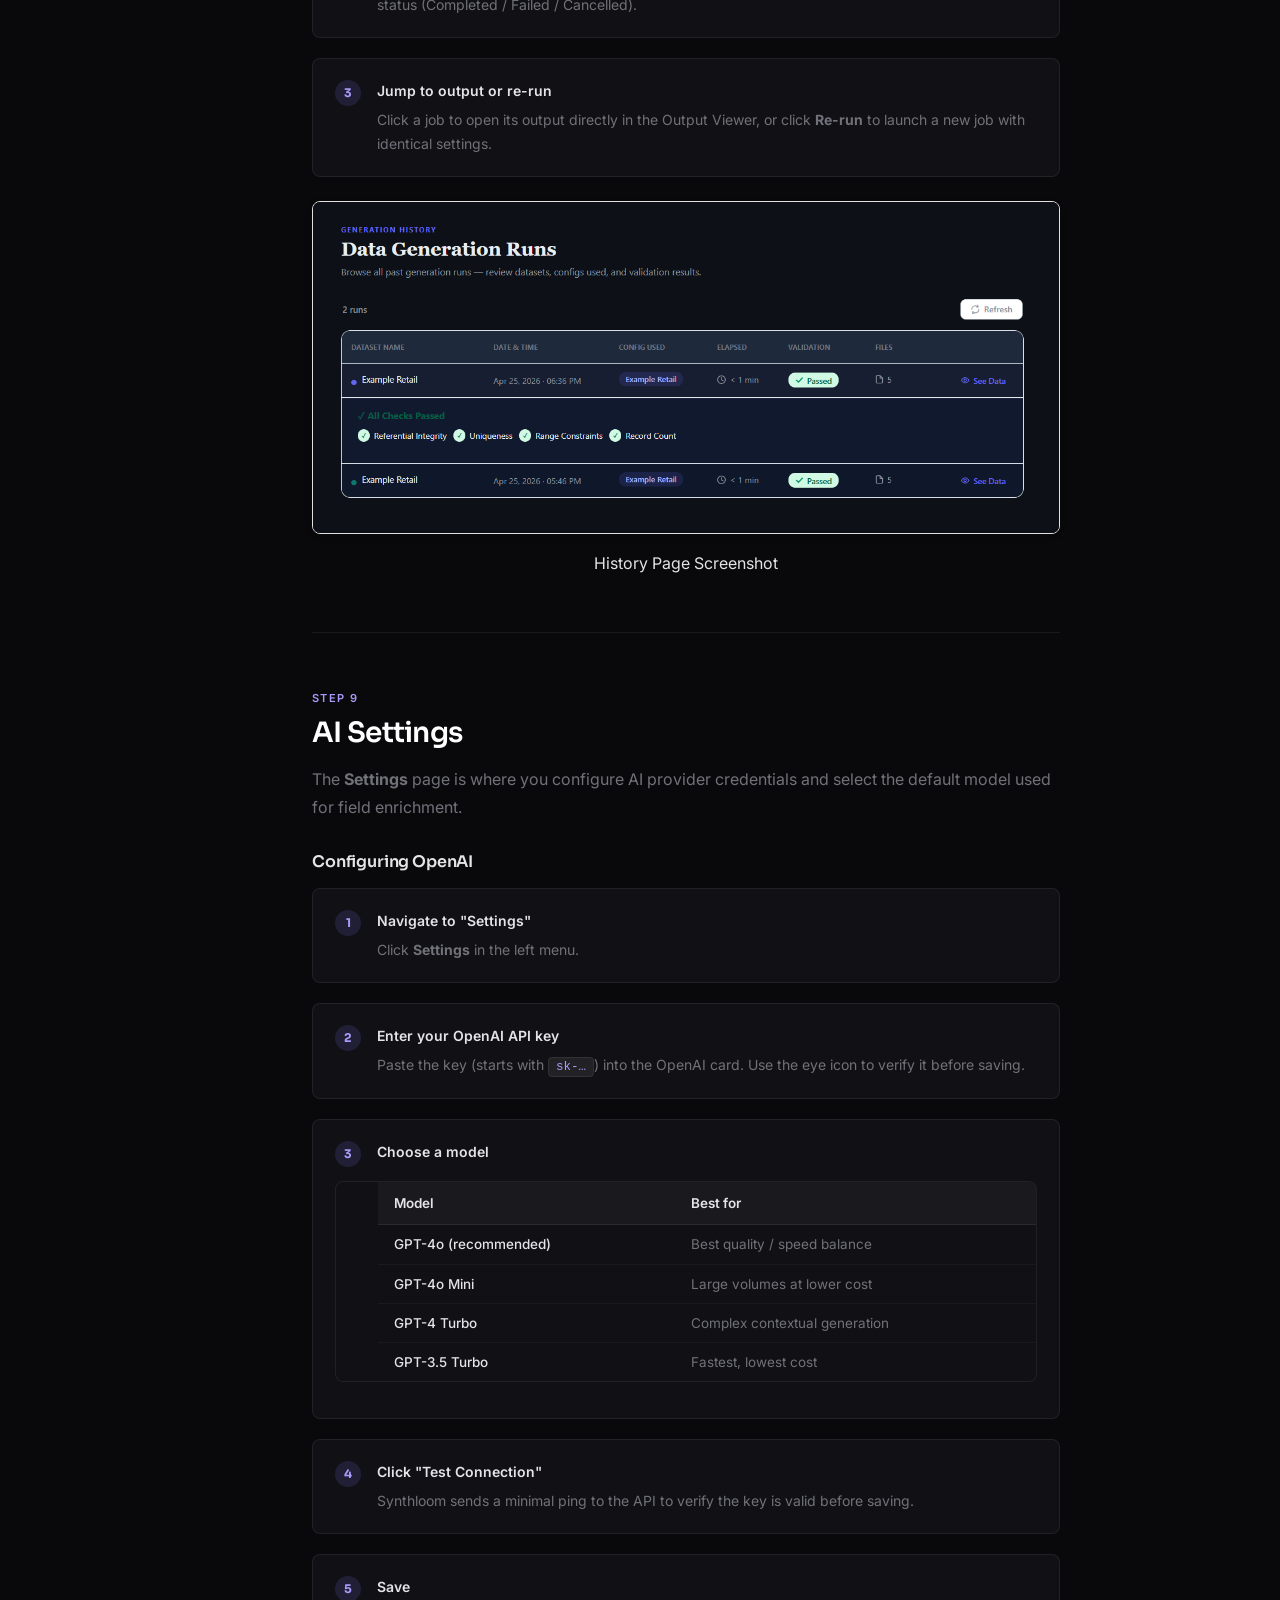
==== commit 54ec24b3: "Updated documentation" ====
--- a/docs.html
+++ b/docs.html
@@ -75,15 +75,42 @@
         </div>
 
         <h3 class="doc-h3">The core loop</h3>
-        <div class="flow-steps">
-          <div class="flow-step"><span class="flow-num">1</span><span>Login & pick a workspace</span></div>
-          <div class="flow-arrow">→</div>
-          <div class="flow-step"><span class="flow-num">2</span><span>Define your data model</span></div>
-          <div class="flow-arrow">→</div>
-          <div class="flow-step"><span class="flow-num">3</span><span>Run a generation job</span></div>
-          <div class="flow-arrow">→</div>
-          <div class="flow-step"><span class="flow-num">4</span><span>Download & validate output</span></div>
-        </div>
+          <p class="core-loop-intro" style="color:var(--muted);margin-bottom:24px;">
+            Your journey with Synthloom is simple, powerful, and seamless:
+          </p>
+          <div class="pipeline">
+            <div class="pipeline-step">
+              <div class="step-num">1</div>
+              <div class="step-body">
+                 <h4>Sign in</h4>
+                   <p>Pick your workspace.</p>
+              </div>
+            </div>
+            <div class="pipeline-arrow">→</div>
+            <div class="pipeline-step">
+              <div class="step-num">2</div>
+              <div class="step-body">
+                 <h4>Shape data model</h4>
+                 <p>Set up your structure.</p>
+              </div>
+            </div>
+            <div class="pipeline-arrow">→</div>
+            <div class="pipeline-step">
+              <div class="step-num">3</div>
+              <div class="step-body">
+                 <h4>Run generation</h4>
+                 <p>Start the process.</p>
+              </div>
+            </div>
+            <div class="pipeline-arrow">→</div>
+            <div class="pipeline-step">
+              <div class="step-num">4</div>
+              <div class="step-body">
+                 <h4>Download & validate</h4>
+                 <p>Get your results.</p>
+              </div>
+            </div>
+          </div>
       </section>
 
       <div class="doc-divider"></div>
@@ -302,8 +329,8 @@
         <h3 class="doc-h3">Starting a generation</h3>
         <ol class="doc-steps">
           <li>
-            <div class="step-title">Navigate to "Generate"</div>
-            <p>Click <strong>Generate</strong> in the left navigation menu.</p>
+            <div class="step-title">Navigate to "Pipeline"</div>
+            <p>Click <strong>Pipeline</strong> in the top navigation menu.</p>
           </li>
           <li>
             <div class="step-title">Select a configuration</div>
@@ -383,8 +410,8 @@
 
         <ol class="doc-steps">
           <li>
-            <div class="step-title">Navigate to "Output"</div>
-            <p>After a job completes you are prompted to view the output, or navigate manually via the left menu.</p>
+            <div class="step-title">Navigate to view data</div>
+            <p>After a job completes you are prompted to view the output, or navigate manually via the top "History"menu.</p>
           </li>
           <li>
             <div class="step-title">Select an output folder</div>
@@ -516,7 +543,7 @@
         <ol class="doc-steps">
           <li>
             <div class="step-title">Navigate to "History"</div>
-            <p>Click <strong>History</strong> in the left menu.</p>
+            <p>Click <strong>History</strong> in the top menu.</p>
           </li>
           <li>
             <div class="step-title">Browse past jobs</div>
--- a/styles.css
+++ b/styles.css
@@ -501,23 +501,81 @@
 }
 
 /* ── PIPELINE ────────────────────────────────────────────── */
+.info-tooltip {
+  position: relative;
+  display: inline-block;
+  cursor: pointer;
+  margin-left: 4px;
+  font-size: 13px;
+  vertical-align: middle;
+}
+
+.info-tooltip .tooltip-text {
+  visibility: hidden;
+  width: 220px;
+  background: var(--surface-alt);
+  color: var(--text);
+  text-align: left;
+  border-radius: var(--radius-sm);
+  padding: 10px 14px;
+  position: absolute;
+  z-index: 10;
+  bottom: 125%;
+  left: 50%;
+  transform: translateX(-50%);
+  opacity: 0;
+  transition: opacity 0.2s;
+  box-shadow: 0 4px 24px rgba(0,0,0,0.18);
+  font-size: 12px;
+  line-height: 1.5;
+  pointer-events: none;
+}
+
+.info-tooltip:hover .tooltip-text,
+.info-tooltip:focus .tooltip-text {
+  visibility: visible;
+  opacity: 1;
+  pointer-events: auto;
+}
 
 .pipeline {
   display: flex;
   align-items: flex-start;
   gap: 0;
-  overflow-x: auto;
+  overflow-x: visible;
   padding-bottom: 8px;
 }
+
 
 .pipeline-step {
   flex: 1;
-  min-width: 148px;
-  padding: 28px 24px;
+  min-width: 110px;
+  max-width: 120px;
+  min-height: 110px;
+  max-height: 120px;
+  display: flex;
+  flex-direction: column;
+  align-items: center;
+  justify-content: center;
+  padding: 10px;
   border: 1px solid var(--border);
   border-radius: var(--radius);
   background: var(--surface);
   transition: border-color 0.2s;
+  box-sizing: border-box;
+  text-align: center;
+}
+
+.pipeline-step .step-body h4 {
+  font-size: 15px;
+  margin-bottom: 6px;
+}
+
+.pipeline-step .step-body p {
+  font-size: 12px;
+  color: var(--muted);
+  margin-bottom: 0;
+  margin-top: 0;
 }
 
 .pipeline-step:hover {
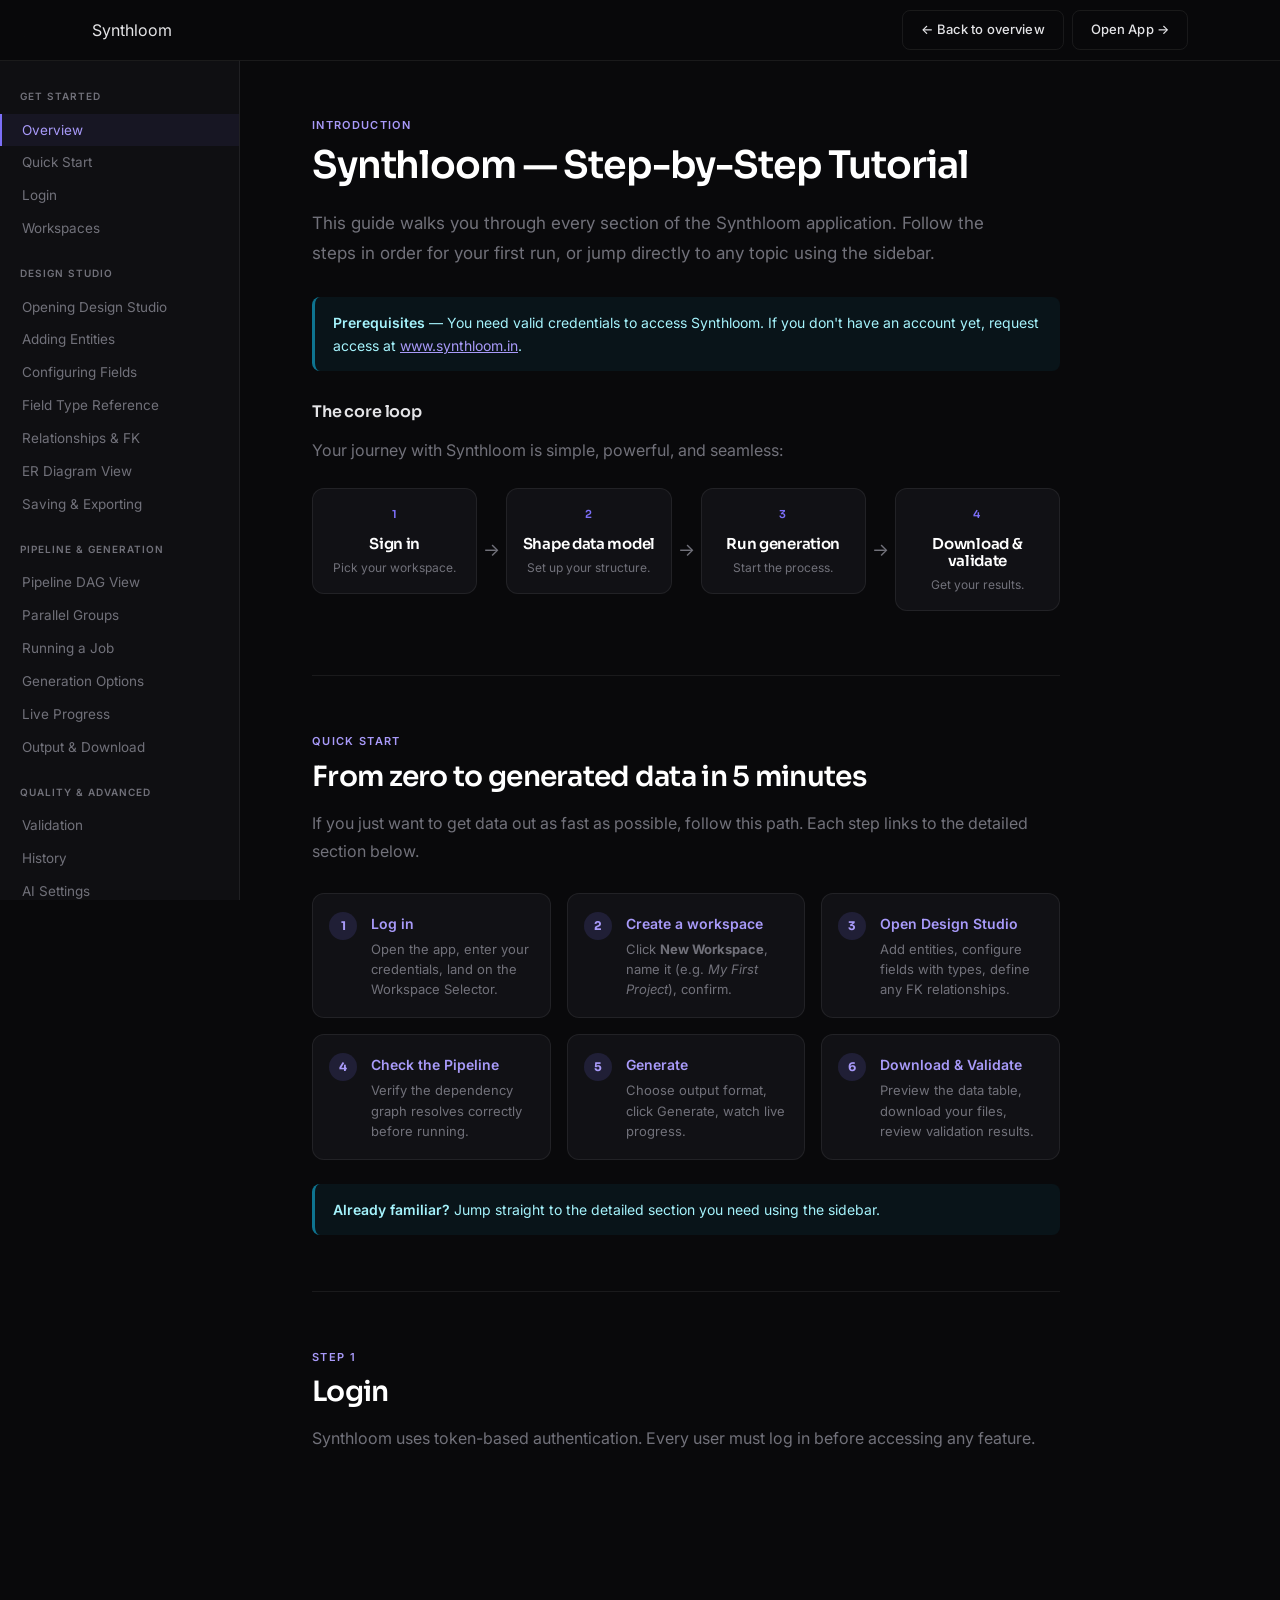
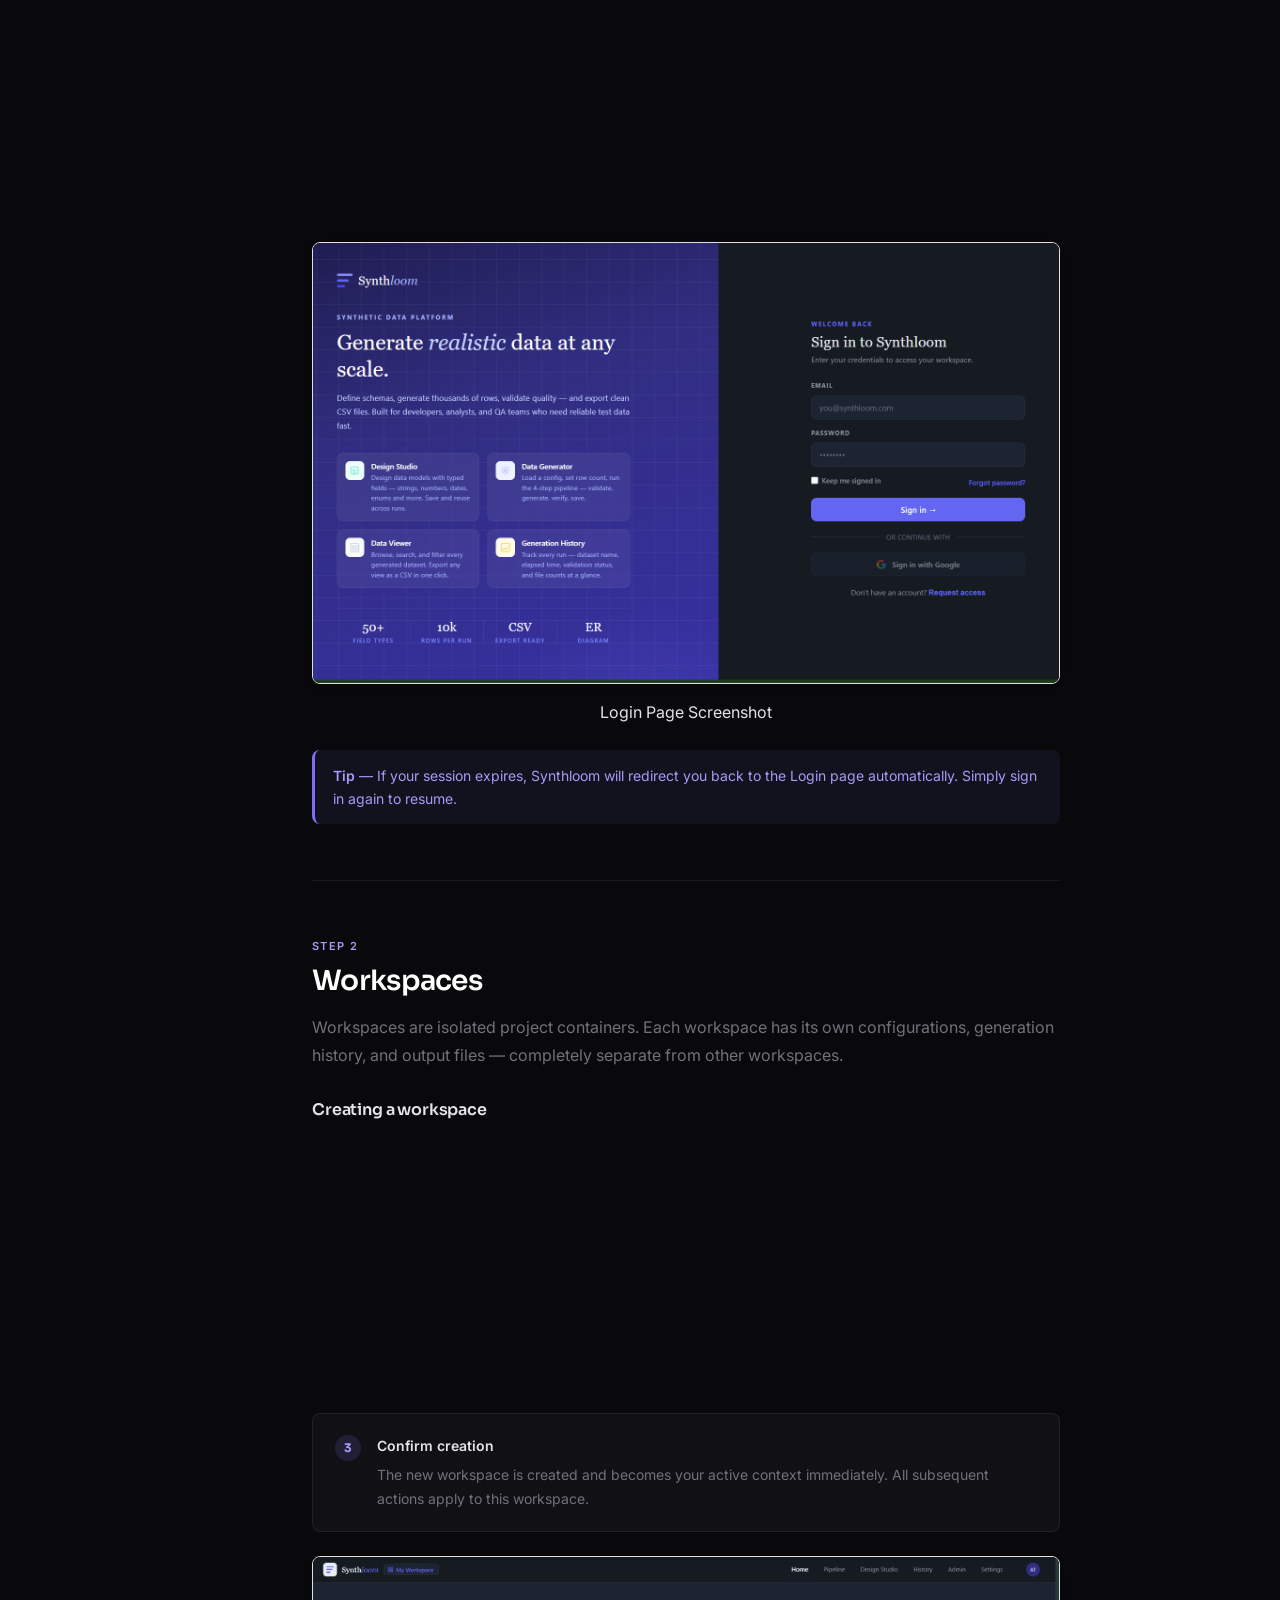
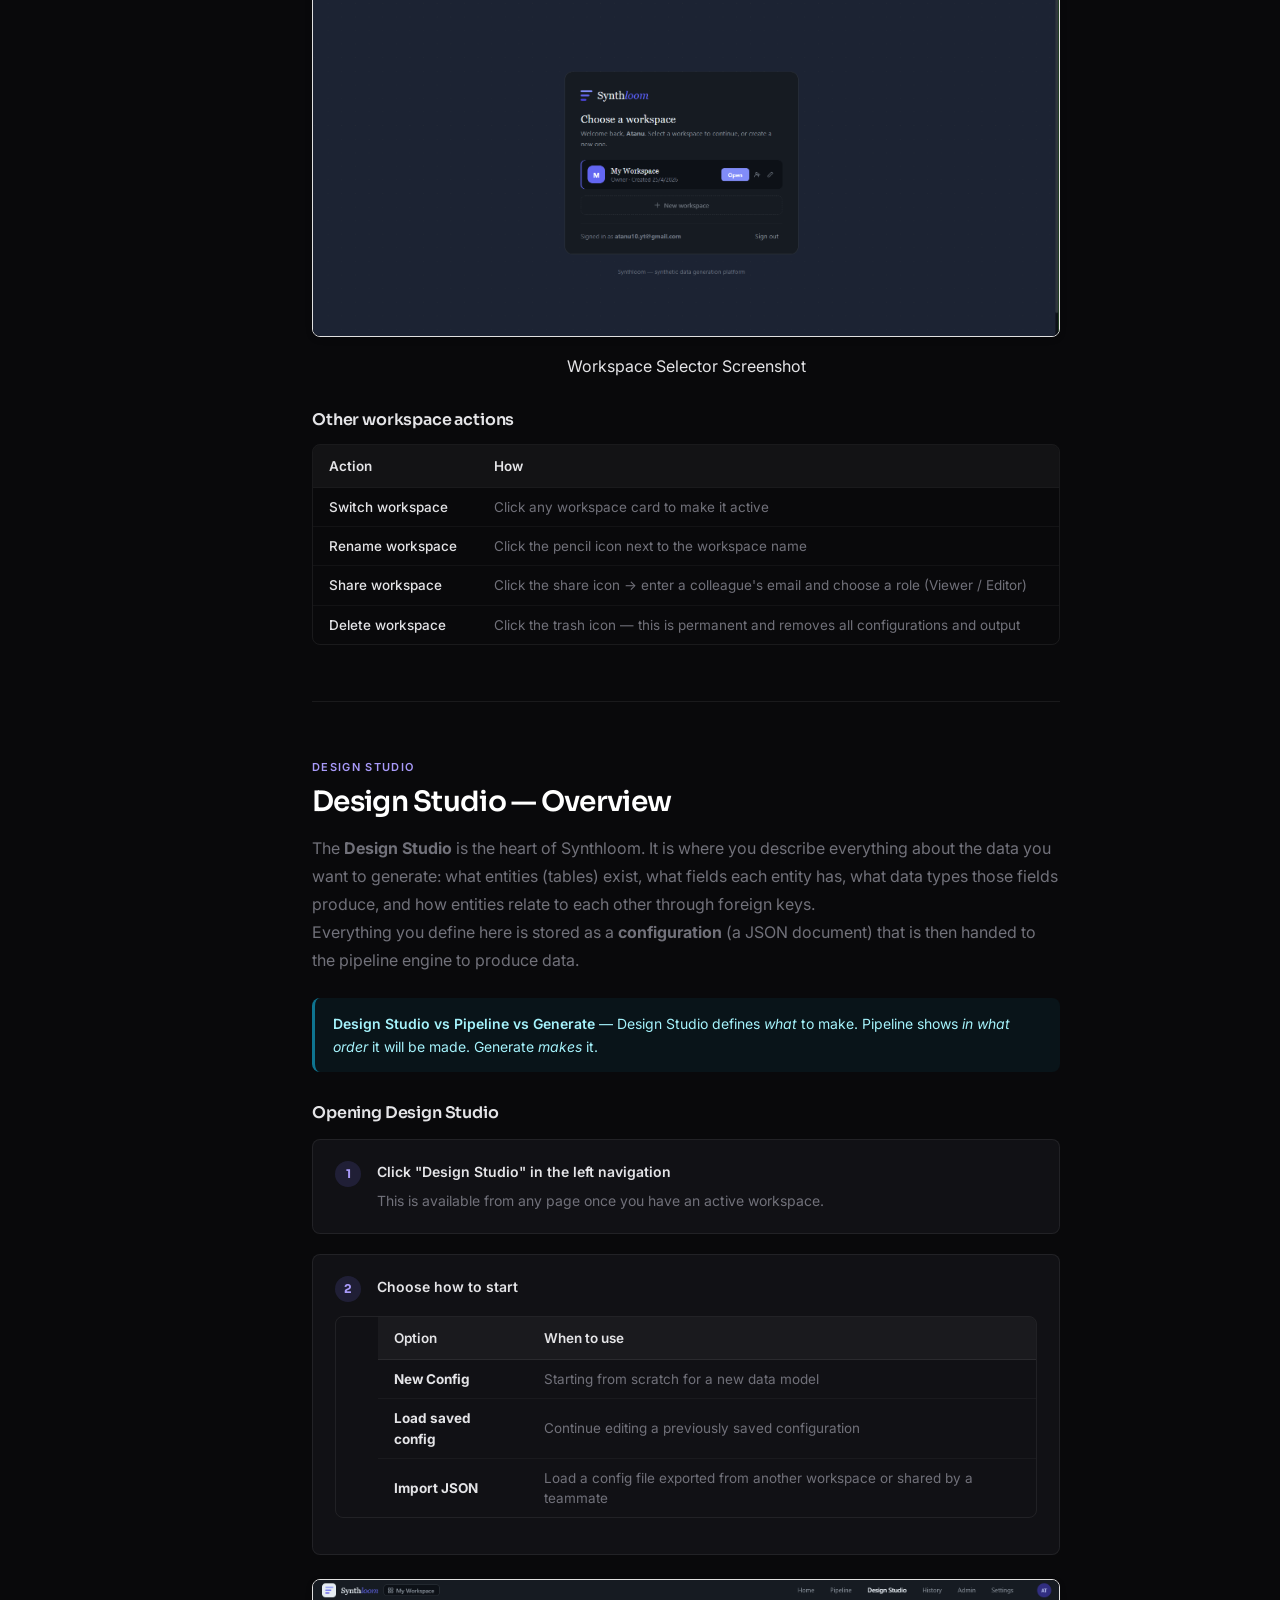
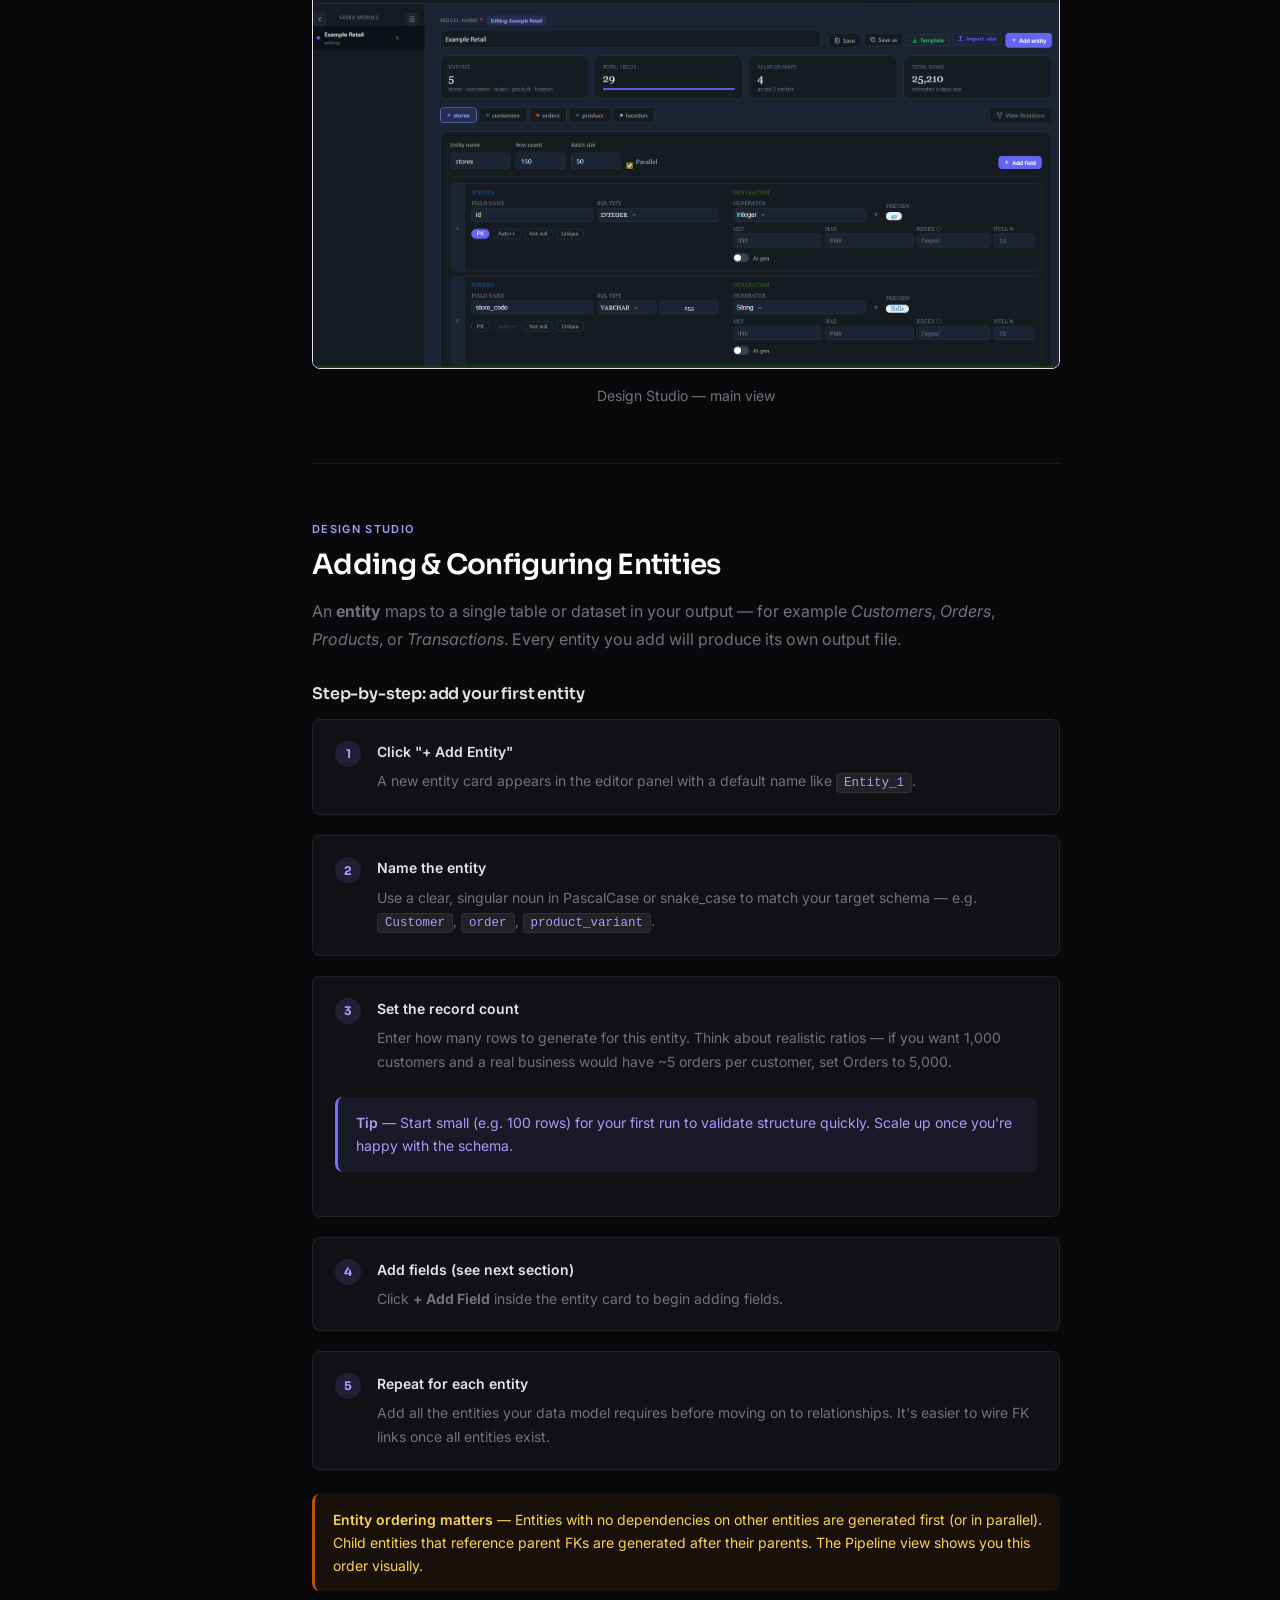
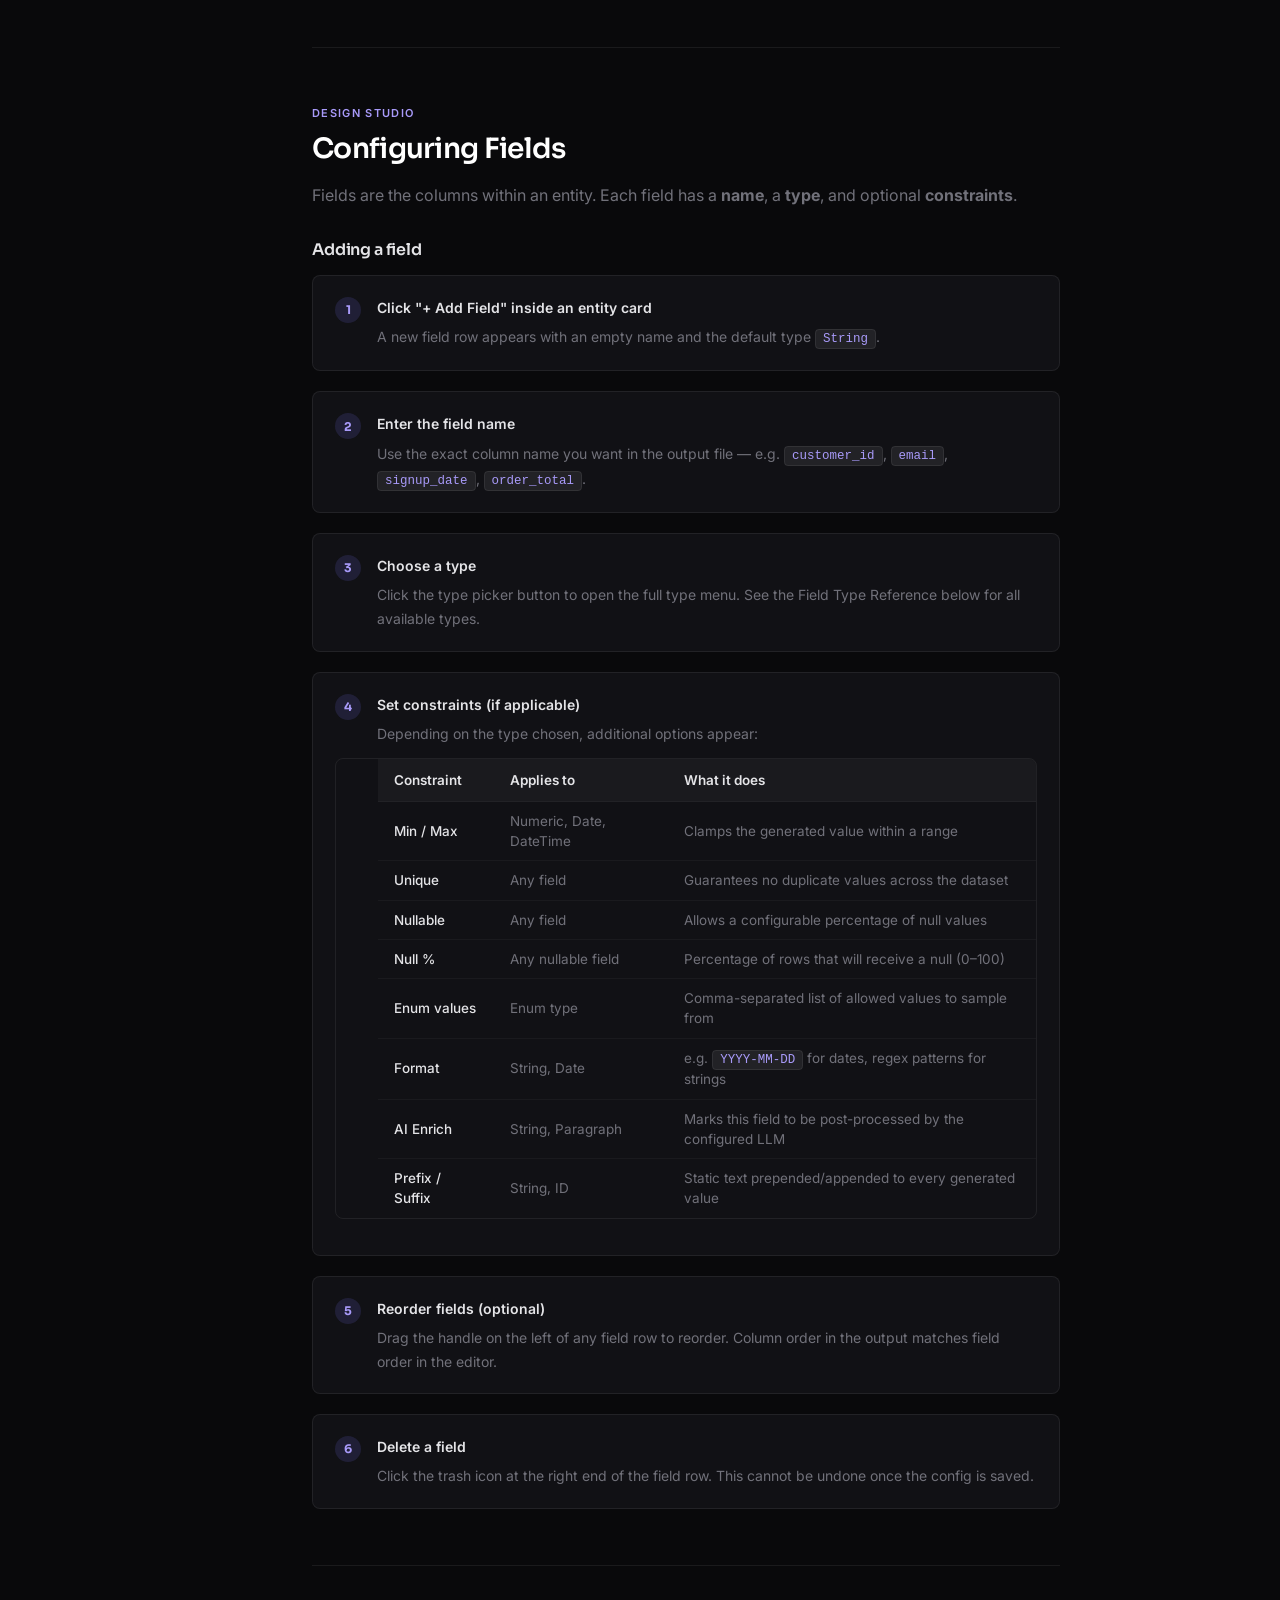
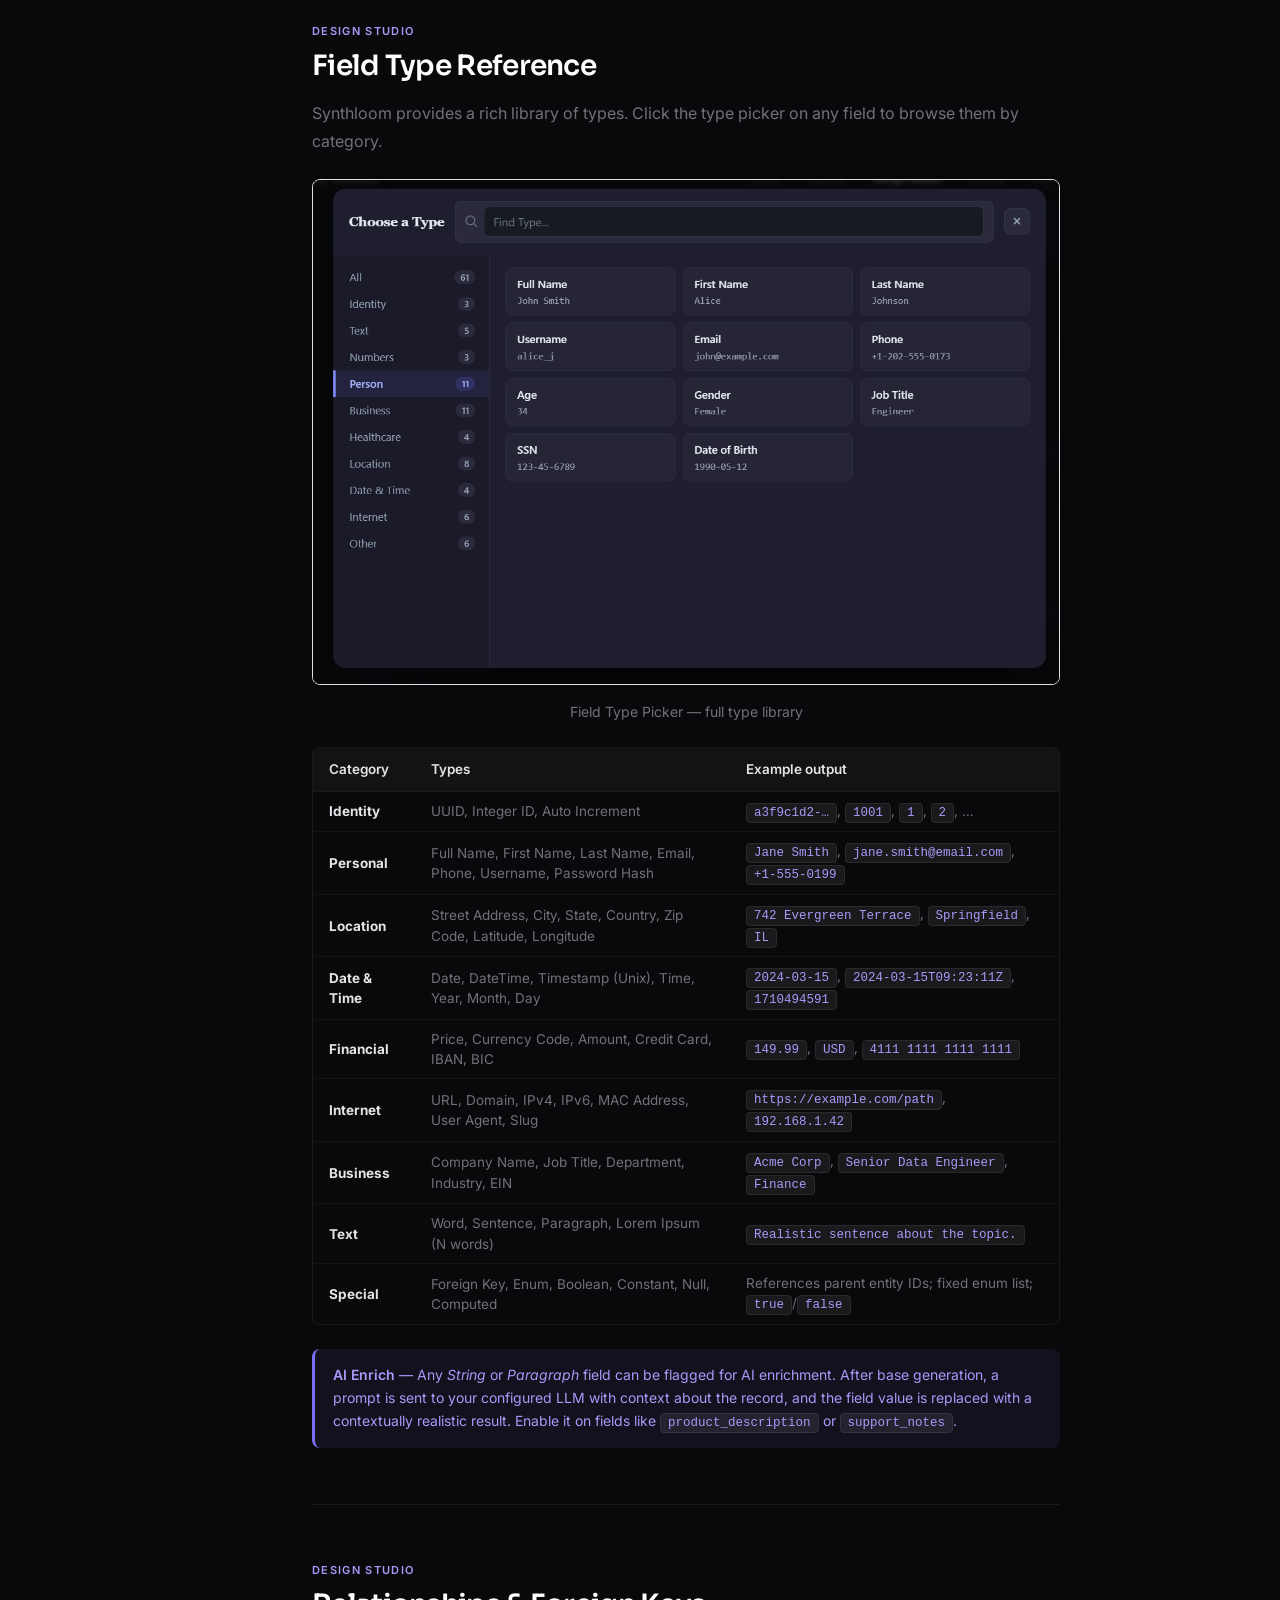
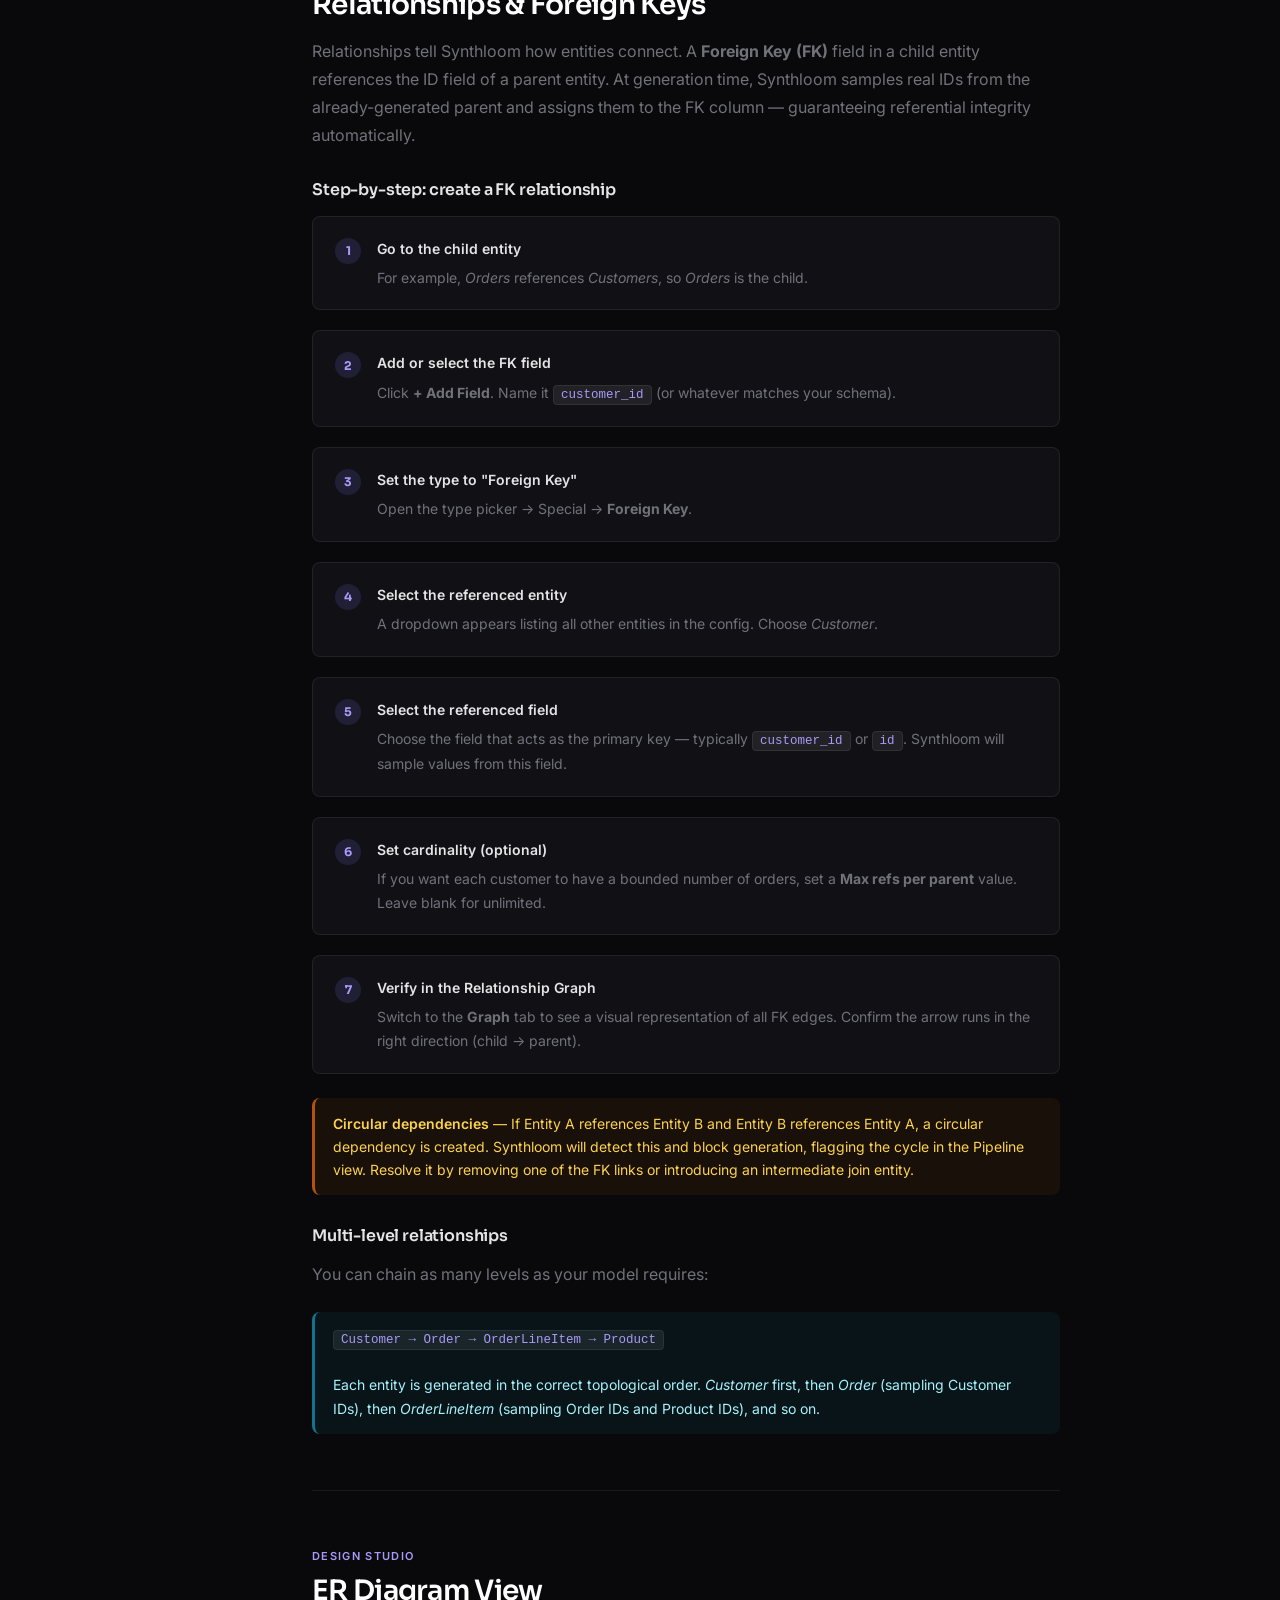
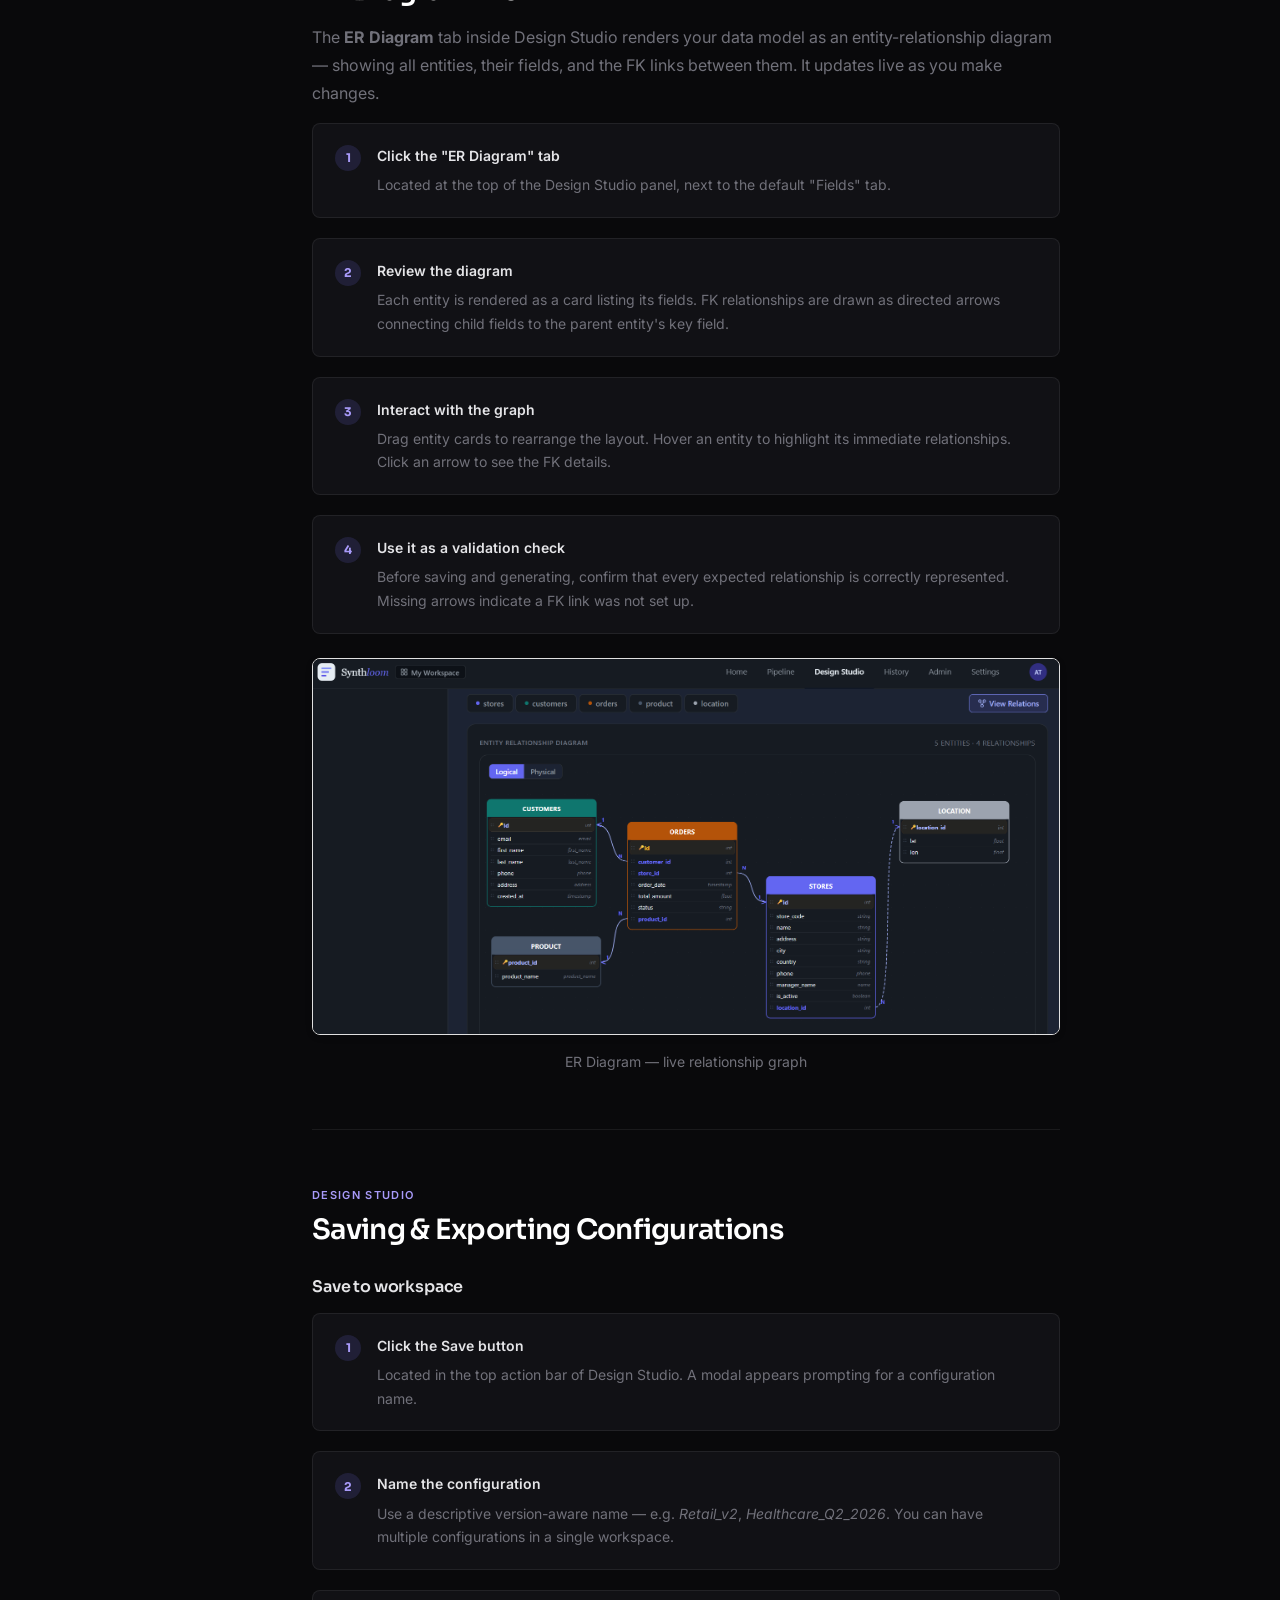
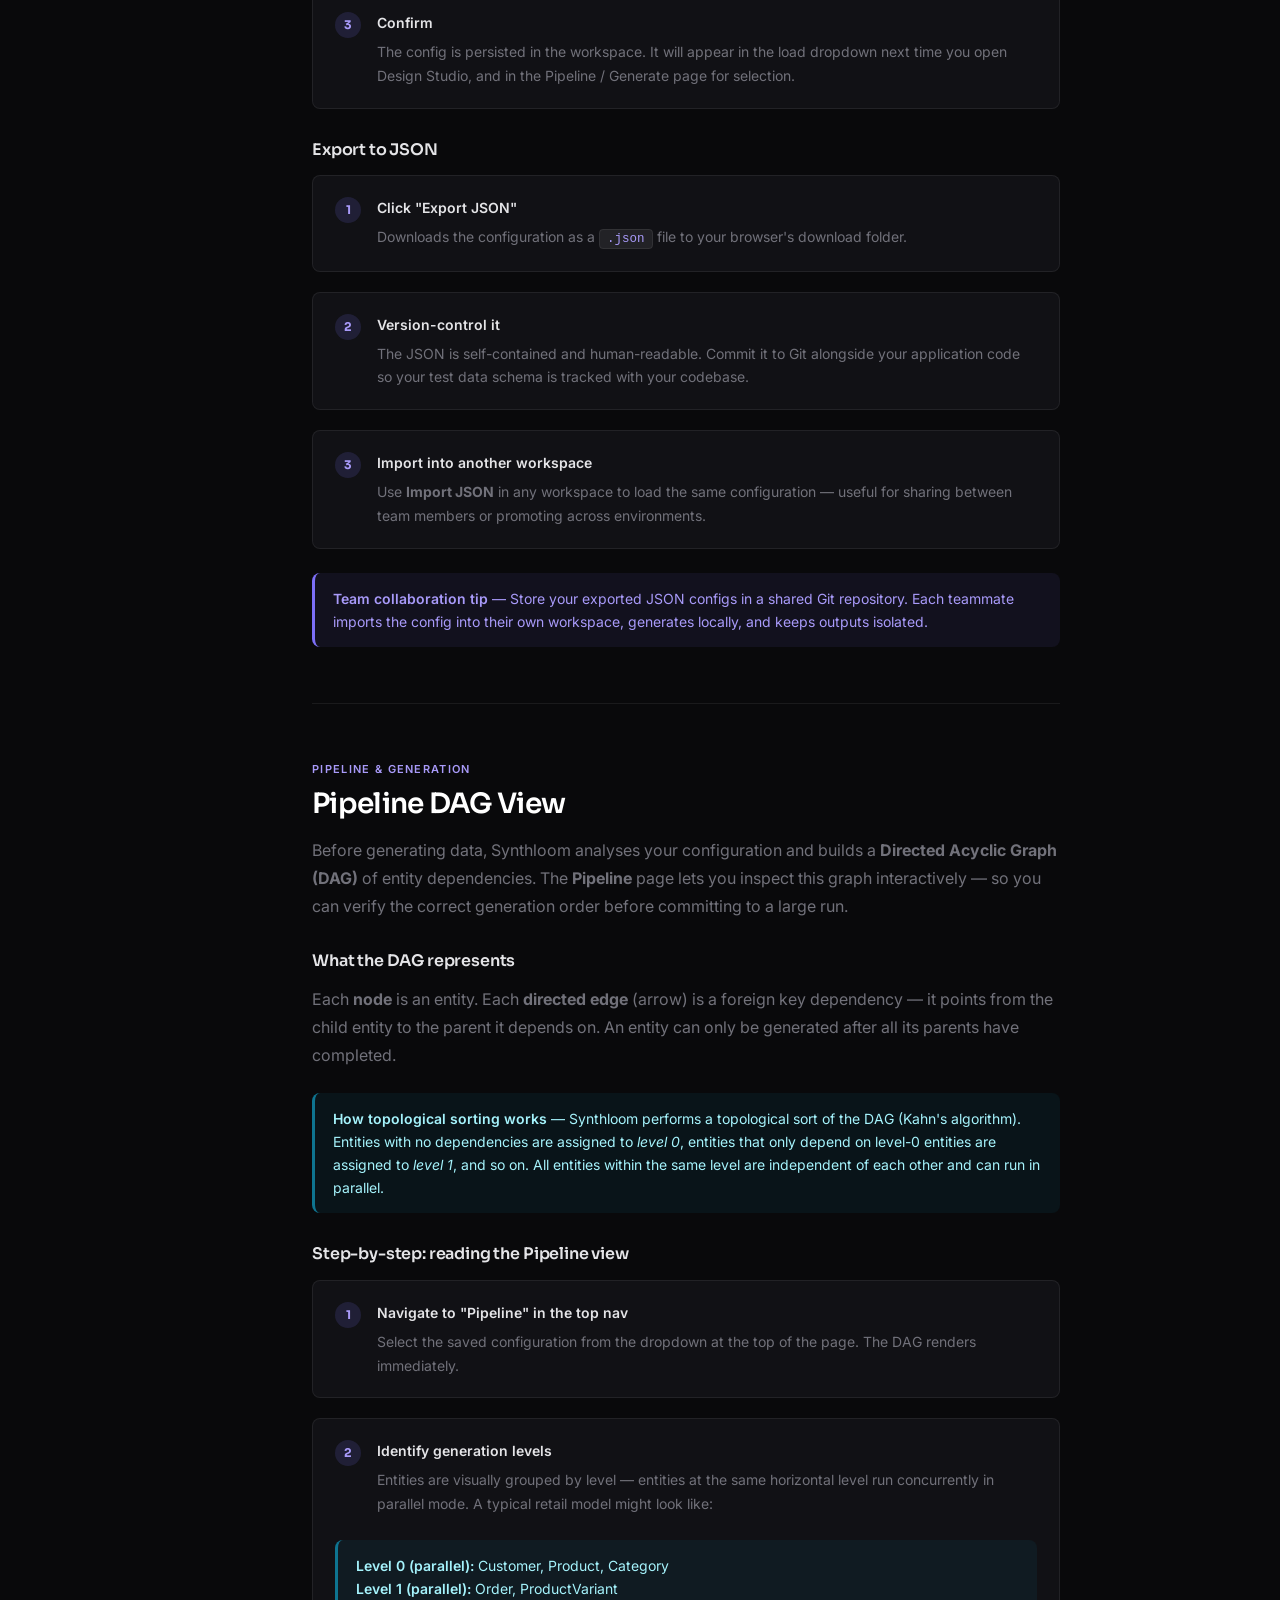
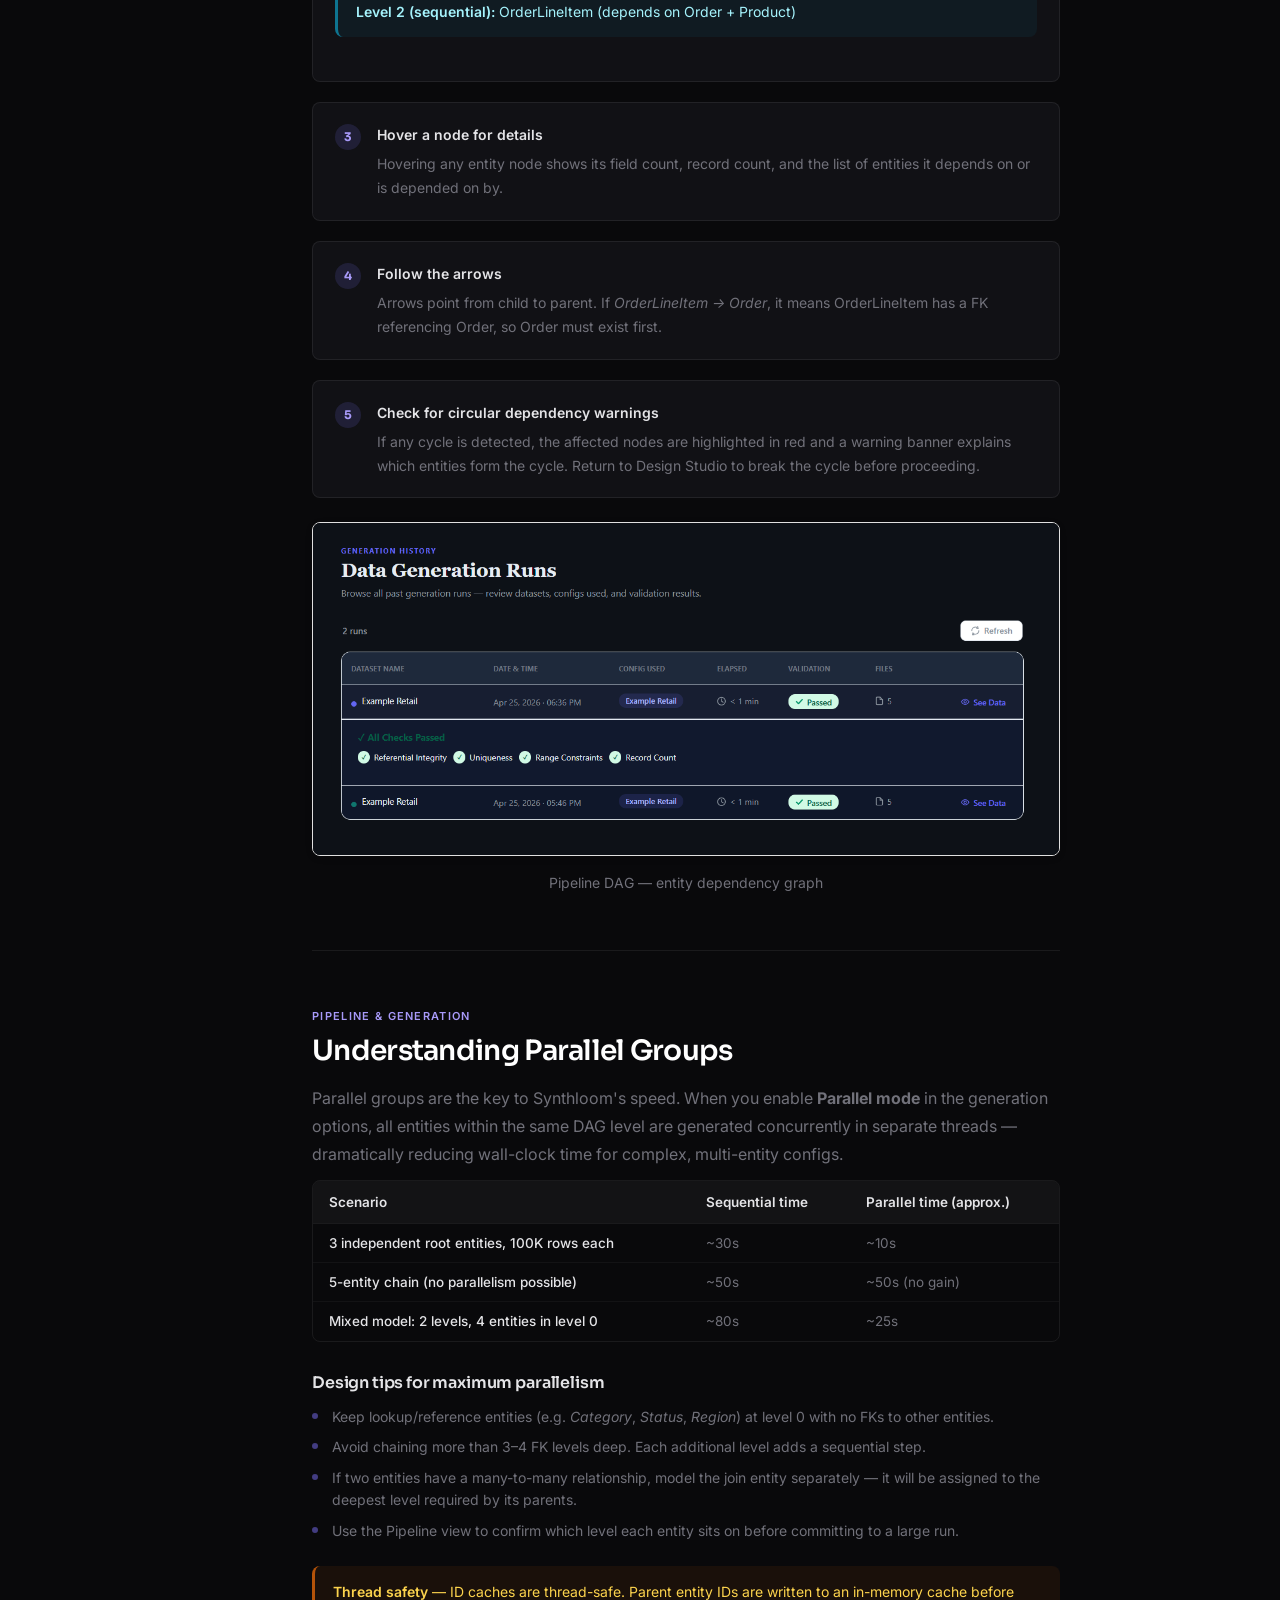
==== commit 31678d9a: "Updated website" ====
--- a/docs.html
+++ b/docs.html
@@ -28,27 +28,41 @@
     <!-- SIDEBAR -->
     <aside class="docs-sidebar" id="sidebar">
       <div class="sidebar-inner">
-        <p class="sidebar-heading">Getting Started</p>
+        <p class="sidebar-heading">Get Started</p>
         <nav class="sidebar-nav">
           <a href="#intro" class="sidebar-link active">Overview</a>
-          <a href="#login" class="sidebar-link">1 · Login</a>
-          <a href="#workspaces" class="sidebar-link">2 · Workspaces</a>
+          <a href="#quickstart" class="sidebar-link">Quick Start</a>
+          <a href="#login" class="sidebar-link">Login</a>
+          <a href="#workspaces" class="sidebar-link">Workspaces</a>
         </nav>
 
-        <p class="sidebar-heading">Core Workflow</p>
+        <p class="sidebar-heading">Design Studio</p>
         <nav class="sidebar-nav">
-          <a href="#model" class="sidebar-link">3 · Data Model</a>
-          <a href="#generation" class="sidebar-link">4 · Generate Data</a>
-          <a href="#output" class="sidebar-link">5 · View Output</a>
-          <a href="#validation" class="sidebar-link">6 · Validate</a>
-          <a href="#pipeline" class="sidebar-link">7 · Pipeline View</a>
+          <a href="#model" class="sidebar-link">Opening Design Studio</a>
+          <a href="#entities" class="sidebar-link">Adding Entities</a>
+          <a href="#fields" class="sidebar-link">Configuring Fields</a>
+          <a href="#fieldtypes" class="sidebar-link">Field Type Reference</a>
+          <a href="#relationships" class="sidebar-link">Relationships &amp; FK</a>
+          <a href="#er-diagram" class="sidebar-link">ER Diagram View</a>
+          <a href="#saving-config" class="sidebar-link">Saving &amp; Exporting</a>
         </nav>
 
-        <p class="sidebar-heading">Advanced</p>
+        <p class="sidebar-heading">Pipeline &amp; Generation</p>
         <nav class="sidebar-nav">
-          <a href="#history" class="sidebar-link">8 · History</a>
-          <a href="#settings" class="sidebar-link">9 · AI Settings</a>
-          <a href="#admin" class="sidebar-link">10 · Admin Console</a>
+          <a href="#pipeline-view" class="sidebar-link">Pipeline DAG View</a>
+          <a href="#parallel-groups" class="sidebar-link">Parallel Groups</a>
+          <a href="#generation" class="sidebar-link">Running a Job</a>
+          <a href="#generation-options" class="sidebar-link">Generation Options</a>
+          <a href="#progress" class="sidebar-link">Live Progress</a>
+          <a href="#output" class="sidebar-link">Output &amp; Download</a>
+        </nav>
+
+        <p class="sidebar-heading">Quality &amp; Advanced</p>
+        <nav class="sidebar-nav">
+          <a href="#validation" class="sidebar-link">Validation</a>
+          <a href="#history" class="sidebar-link">History</a>
+          <a href="#settings" class="sidebar-link">AI Settings</a>
+          <a href="#admin" class="sidebar-link">Admin Console</a>
         </nav>
 
         <div class="sidebar-cta">
@@ -115,6 +129,64 @@
 
       <div class="doc-divider"></div>
 
+      <!-- ── QUICK START ───────────────────────────────────────── -->
+      <section class="doc-section" id="quickstart">
+        <div class="doc-section-label">Quick Start</div>
+        <h2 class="doc-h2">From zero to generated data in 5 minutes</h2>
+        <p>If you just want to get data out as fast as possible, follow this path. Each step links to the detailed section below.</p>
+
+        <div class="doc-quickstart-grid">
+          <div class="doc-qs-card">
+            <div class="doc-qs-num">1</div>
+            <div>
+              <div class="doc-qs-title"><a href="#login">Log in</a></div>
+              <p>Open the app, enter your credentials, land on the Workspace Selector.</p>
+            </div>
+          </div>
+          <div class="doc-qs-card">
+            <div class="doc-qs-num">2</div>
+            <div>
+              <div class="doc-qs-title"><a href="#workspaces">Create a workspace</a></div>
+              <p>Click <strong>New Workspace</strong>, name it (e.g. <em>My First Project</em>), confirm.</p>
+            </div>
+          </div>
+          <div class="doc-qs-card">
+            <div class="doc-qs-num">3</div>
+            <div>
+              <div class="doc-qs-title"><a href="#model">Open Design Studio</a></div>
+              <p>Add entities, configure fields with types, define any FK relationships.</p>
+            </div>
+          </div>
+          <div class="doc-qs-card">
+            <div class="doc-qs-num">4</div>
+            <div>
+              <div class="doc-qs-title"><a href="#pipeline-view">Check the Pipeline</a></div>
+              <p>Verify the dependency graph resolves correctly before running.</p>
+            </div>
+          </div>
+          <div class="doc-qs-card">
+            <div class="doc-qs-num">5</div>
+            <div>
+              <div class="doc-qs-title"><a href="#generation">Generate</a></div>
+              <p>Choose output format, click Generate, watch live progress.</p>
+            </div>
+          </div>
+          <div class="doc-qs-card">
+            <div class="doc-qs-num">6</div>
+            <div>
+              <div class="doc-qs-title"><a href="#output">Download &amp; Validate</a></div>
+              <p>Preview the data table, download your files, review validation results.</p>
+            </div>
+          </div>
+        </div>
+
+        <div class="doc-callout doc-callout--info">
+          <strong>Already familiar?</strong> Jump straight to the detailed section you need using the sidebar.
+        </div>
+      </section>
+
+      <div class="doc-divider"></div>
+
       <!-- ── 1 · LOGIN ─────────────────────────────────────────── -->
       <section class="doc-section" id="login">
         <div class="doc-section-label">Step 1</div>
@@ -199,127 +271,448 @@
 
       <!-- ── 3 · DATA MODEL ────────────────────────────────────── -->
       <section class="doc-section" id="model">
-        <div class="doc-section-label">Step 3</div>
-        <h2 class="doc-h2">Defining Your Data Model</h2>
-        <p>
-          The <strong>Design Studio</strong> is where you describe
-          your data model — the entities you want to generate, the fields they contain,
-          and how they relate to each other.
-        </p>
-
-        <h3 class="doc-h3">Opening the Design Studio</h3>
-        <ol class="doc-steps">
-          <li>
-            <div class="step-title">Navigate to "Design Studio"</div>
-            <p>Click <strong>Design Studio</strong> in the left navigation menu of the application.</p>
-          </li>
-          <li>
-            <div class="step-title">Start a new config or load an existing one</div>
-            <p>Click <strong>New</strong> to start from scratch, or select a previously saved configuration from the dropdown. You can also import a JSON file.</p>
-          </li>
-        </ol>
-
-        <div style="text-align:center;margin:24px 0;">
-          <img src="image/3_Data_Model.png" alt="Design Studio screenshot" style="max-width:100%;height:auto;border-radius:8px;border:1px solid #e0e0e0;box-shadow:0 2px 8px #0001;" />
-          <div style="font-size:1rem;margin-top:8px;">Design Studio Screenshot</div>
-          
-        </div>
-
-        <h3 class="doc-h3">Adding an entity</h3>
-        <ol class="doc-steps">
-          <li>
-            <div class="step-title">Click "Add Entity"</div>
-            <p>An entity represents a table or dataset — for example <em>Customers</em>, <em>Orders</em>, or <em>Products</em>. Give it a clear singular name.</p>
-          </li>
-          <li>
-            <div class="step-title">Set the record count</div>
-            <p>Enter how many rows you want to generate for this entity (e.g. <code>1000</code> customers, <code>50000</code> orders).</p>
-          </li>
-        </ol>
-
-        <h3 class="doc-h3">Adding fields to an entity</h3>
-        <ol class="doc-steps">
-          <li>
-            <div class="step-title">Click "+ Add Field"</div>
-            <p>A new field row appears. Give it a name matching your target schema (e.g. <code>customer_id</code>, <code>email</code>, <code>created_at</code>).</p>
-          </li>
-          <li>
-            <div class="step-title">Choose a field type</div>
-            <p>Click the type picker to open the full type menu. Types are organized into groups:</p>
+        <div class="doc-section-label">Design Studio</div>
+        <h2 class="doc-h2">Design Studio — Overview</h2>
+        <p>
+          The <strong>Design Studio</strong> is the heart of Synthloom. It is where you describe
+          everything about the data you want to generate: what entities (tables) exist, what fields
+          each entity has, what data types those fields produce, and how entities relate to each other
+          through foreign keys.
+        </p>
+        <p>Everything you define here is stored as a <strong>configuration</strong> (a JSON document) that is then handed to the pipeline engine to produce data.</p>
+
+        <div class="doc-callout doc-callout--info">
+          <strong>Design Studio vs Pipeline vs Generate</strong> — Design Studio defines <em>what</em> to make. Pipeline shows <em>in what order</em> it will be made. Generate <em>makes</em> it.
+        </div>
+
+        <h3 class="doc-h3">Opening Design Studio</h3>
+        <ol class="doc-steps">
+          <li>
+            <div class="step-title">Click "Design Studio" in the left navigation</div>
+            <p>This is available from any page once you have an active workspace.</p>
+          </li>
+          <li>
+            <div class="step-title">Choose how to start</div>
             <div class="doc-table-wrap">
               <table class="doc-table">
-                <thead><tr><th>Group</th><th>Examples</th></tr></thead>
+                <thead><tr><th>Option</th><th>When to use</th></tr></thead>
                 <tbody>
-                  <tr><td>Identity</td><td>UUID, Integer, Auto Increment</td></tr>
-                  <tr><td>Personal</td><td>Full Name, First Name, Email, Phone</td></tr>
-                  <tr><td>Location</td><td>City, State, Country, Zip Code, Address</td></tr>
-                  <tr><td>Date &amp; Time</td><td>Date, DateTime, Timestamp, Year</td></tr>
-                  <tr><td>Financial</td><td>Price, Currency, Amount, IBAN</td></tr>
-                  <tr><td>Internet</td><td>URL, IP Address, User Agent</td></tr>
-                  <tr><td>Business</td><td>Company, Job Title, Department</td></tr>
-                  <tr><td>Text</td><td>Paragraph, Sentence, Word, Lorem Ipsum</td></tr>
-                  <tr><td>Special</td><td>Foreign Key, Enum, Boolean, Constant</td></tr>
+                  <tr><td><strong>New Config</strong></td><td>Starting from scratch for a new data model</td></tr>
+                  <tr><td><strong>Load saved config</strong></td><td>Continue editing a previously saved configuration</td></tr>
+                  <tr><td><strong>Import JSON</strong></td><td>Load a config file exported from another workspace or shared by a teammate</td></tr>
                 </tbody>
               </table>
             </div>
           </li>
-          <li>
-            <div class="step-title">Configure constraints (optional)</div>
-            <p>Depending on the type you may set min/max values, allowed enums, a specific format, or mark the field for AI enrichment.</p>
-          </li>
-        </ol>
-
-        <div style="text-align:center;margin:24px 0;">
-          <img src="image/3_Type_Picker.png" alt="Field Type Picker Screenshot" style="max-width:100%;height:auto;border-radius:8px;border:1px solid #e0e0e0;box-shadow:0 2px 8px #0001;" />
-          <div style="font-size:1rem;margin-top:8px;">Field Type Picker Screenshot</div>
-          
-        </div>
-
-        <h3 class="doc-h3">Defining relationships (Foreign Keys)</h3>
-        <ol class="doc-steps">
-          <li>
-            <div class="step-title">Add a Foreign Key field</div>
-            <p>Choose <strong>Foreign Key</strong> as the field type on the child entity (e.g. <code>customer_id</code> on the <em>Orders</em> entity).</p>
-          </li>
-          <li>
-            <div class="step-title">Select the referenced entity and field</div>
-            <p>Pick the parent entity (<em>Customers</em>) and the field it references (<code>customer_id</code>). Synthloom will automatically sample valid IDs from the parent during generation.</p>
-          </li>
-        </ol>
+        </ol>
+
+        <div style="text-align:center;margin:24px 0;">
+          <img src="image/3_Data_Model.png" alt="Design Studio screenshot" style="max-width:100%;height:auto;border-radius:8px;border:1px solid #e0e0e0;box-shadow:0 2px 8px #0001;" />
+          <div style="font-size:.875rem;color:var(--muted);margin-top:8px;">Design Studio — main view</div>
+        </div>
+      </section>
+
+      <div class="doc-divider"></div>
+
+      <!-- ── ENTITIES ───────────────────────────────────────────── -->
+      <section class="doc-section" id="entities">
+        <div class="doc-section-label">Design Studio</div>
+        <h2 class="doc-h2">Adding &amp; Configuring Entities</h2>
+        <p>
+          An <strong>entity</strong> maps to a single table or dataset in your output — for example
+          <em>Customers</em>, <em>Orders</em>, <em>Products</em>, or <em>Transactions</em>.
+          Every entity you add will produce its own output file.
+        </p>
+
+        <h3 class="doc-h3">Step-by-step: add your first entity</h3>
+        <ol class="doc-steps">
+          <li>
+            <div class="step-title">Click "+ Add Entity"</div>
+            <p>A new entity card appears in the editor panel with a default name like <code>Entity_1</code>.</p>
+          </li>
+          <li>
+            <div class="step-title">Name the entity</div>
+            <p>Use a clear, singular noun in PascalCase or snake_case to match your target schema — e.g. <code>Customer</code>, <code>order</code>, <code>product_variant</code>.</p>
+          </li>
+          <li>
+            <div class="step-title">Set the record count</div>
+            <p>Enter how many rows to generate for this entity. Think about realistic ratios — if you want 1,000 customers and a real business would have ~5 orders per customer, set Orders to 5,000.</p>
+            <div class="doc-callout doc-callout--tip">
+              <strong>Tip</strong> — Start small (e.g. 100 rows) for your first run to validate structure quickly. Scale up once you're happy with the schema.
+            </div>
+          </li>
+          <li>
+            <div class="step-title">Add fields (see next section)</div>
+            <p>Click <strong>+ Add Field</strong> inside the entity card to begin adding fields.</p>
+          </li>
+          <li>
+            <div class="step-title">Repeat for each entity</div>
+            <p>Add all the entities your data model requires before moving on to relationships. It's easier to wire FK links once all entities exist.</p>
+          </li>
+        </ol>
+
+        <div class="doc-callout doc-callout--warning">
+          <strong>Entity ordering matters</strong> — Entities with no dependencies on other entities are generated first (or in parallel). Child entities that reference parent FKs are generated after their parents. The Pipeline view shows you this order visually.
+        </div>
+      </section>
+
+      <div class="doc-divider"></div>
+
+      <!-- ── FIELDS ─────────────────────────────────────────────── -->
+      <section class="doc-section" id="fields">
+        <div class="doc-section-label">Design Studio</div>
+        <h2 class="doc-h2">Configuring Fields</h2>
+        <p>Fields are the columns within an entity. Each field has a <strong>name</strong>, a <strong>type</strong>, and optional <strong>constraints</strong>.</p>
+
+        <h3 class="doc-h3">Adding a field</h3>
+        <ol class="doc-steps">
+          <li>
+            <div class="step-title">Click "+ Add Field" inside an entity card</div>
+            <p>A new field row appears with an empty name and the default type <code>String</code>.</p>
+          </li>
+          <li>
+            <div class="step-title">Enter the field name</div>
+            <p>Use the exact column name you want in the output file — e.g. <code>customer_id</code>, <code>email</code>, <code>signup_date</code>, <code>order_total</code>.</p>
+          </li>
+          <li>
+            <div class="step-title">Choose a type</div>
+            <p>Click the type picker button to open the full type menu. See the <a href="#fieldtypes">Field Type Reference</a> below for all available types.</p>
+          </li>
+          <li>
+            <div class="step-title">Set constraints (if applicable)</div>
+            <p>Depending on the type chosen, additional options appear:</p>
+            <div class="doc-table-wrap">
+              <table class="doc-table">
+                <thead><tr><th>Constraint</th><th>Applies to</th><th>What it does</th></tr></thead>
+                <tbody>
+                  <tr><td>Min / Max</td><td>Numeric, Date, DateTime</td><td>Clamps the generated value within a range</td></tr>
+                  <tr><td>Unique</td><td>Any field</td><td>Guarantees no duplicate values across the dataset</td></tr>
+                  <tr><td>Nullable</td><td>Any field</td><td>Allows a configurable percentage of null values</td></tr>
+                  <tr><td>Null %</td><td>Any nullable field</td><td>Percentage of rows that will receive a null (0–100)</td></tr>
+                  <tr><td>Enum values</td><td>Enum type</td><td>Comma-separated list of allowed values to sample from</td></tr>
+                  <tr><td>Format</td><td>String, Date</td><td>e.g. <code>YYYY-MM-DD</code> for dates, regex patterns for strings</td></tr>
+                  <tr><td>AI Enrich</td><td>String, Paragraph</td><td>Marks this field to be post-processed by the configured LLM</td></tr>
+                  <tr><td>Prefix / Suffix</td><td>String, ID</td><td>Static text prepended/appended to every generated value</td></tr>
+                </tbody>
+              </table>
+            </div>
+          </li>
+          <li>
+            <div class="step-title">Reorder fields (optional)</div>
+            <p>Drag the handle on the left of any field row to reorder. Column order in the output matches field order in the editor.</p>
+          </li>
+          <li>
+            <div class="step-title">Delete a field</div>
+            <p>Click the trash icon at the right end of the field row. This cannot be undone once the config is saved.</p>
+          </li>
+        </ol>
+      </section>
+
+      <div class="doc-divider"></div>
+
+      <!-- ── FIELD TYPES ────────────────────────────────────────── -->
+      <section class="doc-section" id="fieldtypes">
+        <div class="doc-section-label">Design Studio</div>
+        <h2 class="doc-h2">Field Type Reference</h2>
+        <p>Synthloom provides a rich library of types. Click the type picker on any field to browse them by category.</p>
+
+        <div style="text-align:center;margin:24px 0;">
+          <img src="image/3_Type_Picker.png" alt="Field Type Picker" style="max-width:100%;height:auto;border-radius:8px;border:1px solid #e0e0e0;box-shadow:0 2px 8px #0001;" />
+          <div style="font-size:.875rem;color:var(--muted);margin-top:8px;">Field Type Picker — full type library</div>
+        </div>
+
+        <div class="doc-table-wrap">
+          <table class="doc-table">
+            <thead><tr><th>Category</th><th>Types</th><th>Example output</th></tr></thead>
+            <tbody>
+              <tr>
+                <td><strong>Identity</strong></td>
+                <td>UUID, Integer ID, Auto Increment</td>
+                <td><code>a3f9c1d2-…</code>, <code>1001</code>, <code>1</code>, <code>2</code>, …</td>
+              </tr>
+              <tr>
+                <td><strong>Personal</strong></td>
+                <td>Full Name, First Name, Last Name, Email, Phone, Username, Password Hash</td>
+                <td><code>Jane Smith</code>, <code>jane.smith@email.com</code>, <code>+1-555-0199</code></td>
+              </tr>
+              <tr>
+                <td><strong>Location</strong></td>
+                <td>Street Address, City, State, Country, Zip Code, Latitude, Longitude</td>
+                <td><code>742 Evergreen Terrace</code>, <code>Springfield</code>, <code>IL</code></td>
+              </tr>
+              <tr>
+                <td><strong>Date &amp; Time</strong></td>
+                <td>Date, DateTime, Timestamp (Unix), Time, Year, Month, Day</td>
+                <td><code>2024-03-15</code>, <code>2024-03-15T09:23:11Z</code>, <code>1710494591</code></td>
+              </tr>
+              <tr>
+                <td><strong>Financial</strong></td>
+                <td>Price, Currency Code, Amount, Credit Card, IBAN, BIC</td>
+                <td><code>149.99</code>, <code>USD</code>, <code>4111 1111 1111 1111</code></td>
+              </tr>
+              <tr>
+                <td><strong>Internet</strong></td>
+                <td>URL, Domain, IPv4, IPv6, MAC Address, User Agent, Slug</td>
+                <td><code>https://example.com/path</code>, <code>192.168.1.42</code></td>
+              </tr>
+              <tr>
+                <td><strong>Business</strong></td>
+                <td>Company Name, Job Title, Department, Industry, EIN</td>
+                <td><code>Acme Corp</code>, <code>Senior Data Engineer</code>, <code>Finance</code></td>
+              </tr>
+              <tr>
+                <td><strong>Text</strong></td>
+                <td>Word, Sentence, Paragraph, Lorem Ipsum (N words)</td>
+                <td><code>Realistic sentence about the topic.</code></td>
+              </tr>
+              <tr>
+                <td><strong>Special</strong></td>
+                <td>Foreign Key, Enum, Boolean, Constant, Null, Computed</td>
+                <td>References parent entity IDs; fixed enum list; <code>true</code>/<code>false</code></td>
+              </tr>
+            </tbody>
+          </table>
+        </div>
 
         <div class="doc-callout doc-callout--tip">
-          <strong>Tip</strong> — Use the <strong>Relationship Graph</strong> tab to visually inspect all foreign key links between your entities before saving.
-        </div>
-
-        <div style="text-align:center;margin:24px 0;">
-          <img src="image/3_Data_Model.png" alt="Relationship Graph Screenshot" style="max-width:100%;height:auto;border-radius:8px;border:1px solid #e0e0e0;box-shadow:0 2px 8px #0001;" />
-          <div style="font-size:1rem;margin-top:8px;">Relationship Graph Screenshot</div>
-          
-        </div>
-        <div style="text-align:center;margin:24px 0;">
-          <img src="image/3_Data_Model_ER.png" alt="Design Studio ER Diagram Screenshot" style="max-width:100%;height:auto;border-radius:8px;border:1px solid #e0e0e0;box-shadow:0 2px 8px #0001;" />
-          <div style="font-size:1rem;margin-top:8px;">Design Studio ER Diagram Screenshot</div>
-          
-        </div>
-
-        <h3 class="doc-h3">Saving your configuration</h3>
+          <strong>AI Enrich</strong> — Any <em>String</em> or <em>Paragraph</em> field can be flagged for AI enrichment. After base generation, a prompt is sent to your configured LLM with context about the record, and the field value is replaced with a contextually realistic result. Enable it on fields like <code>product_description</code> or <code>support_notes</code>.
+        </div>
+      </section>
+
+      <div class="doc-divider"></div>
+
+      <!-- ── RELATIONSHIPS ──────────────────────────────────────── -->
+      <section class="doc-section" id="relationships">
+        <div class="doc-section-label">Design Studio</div>
+        <h2 class="doc-h2">Relationships &amp; Foreign Keys</h2>
+        <p>
+          Relationships tell Synthloom how entities connect. A <strong>Foreign Key (FK)</strong> field
+          in a child entity references the ID field of a parent entity. At generation time, Synthloom
+          samples real IDs from the already-generated parent and assigns them to the FK column —
+          guaranteeing referential integrity automatically.
+        </p>
+
+        <h3 class="doc-h3">Step-by-step: create a FK relationship</h3>
+        <ol class="doc-steps">
+          <li>
+            <div class="step-title">Go to the child entity</div>
+            <p>For example, <em>Orders</em> references <em>Customers</em>, so <em>Orders</em> is the child.</p>
+          </li>
+          <li>
+            <div class="step-title">Add or select the FK field</div>
+            <p>Click <strong>+ Add Field</strong>. Name it <code>customer_id</code> (or whatever matches your schema).</p>
+          </li>
+          <li>
+            <div class="step-title">Set the type to "Foreign Key"</div>
+            <p>Open the type picker → Special → <strong>Foreign Key</strong>.</p>
+          </li>
+          <li>
+            <div class="step-title">Select the referenced entity</div>
+            <p>A dropdown appears listing all other entities in the config. Choose <em>Customer</em>.</p>
+          </li>
+          <li>
+            <div class="step-title">Select the referenced field</div>
+            <p>Choose the field that acts as the primary key — typically <code>customer_id</code> or <code>id</code>. Synthloom will sample values from this field.</p>
+          </li>
+          <li>
+            <div class="step-title">Set cardinality (optional)</div>
+            <p>If you want each customer to have a bounded number of orders, set a <strong>Max refs per parent</strong> value. Leave blank for unlimited.</p>
+          </li>
+          <li>
+            <div class="step-title">Verify in the Relationship Graph</div>
+            <p>Switch to the <strong>Graph</strong> tab to see a visual representation of all FK edges. Confirm the arrow runs in the right direction (child → parent).</p>
+          </li>
+        </ol>
+
+        <div class="doc-callout doc-callout--warning">
+          <strong>Circular dependencies</strong> — If Entity A references Entity B and Entity B references Entity A, a circular dependency is created. Synthloom will detect this and block generation, flagging the cycle in the Pipeline view. Resolve it by removing one of the FK links or introducing an intermediate join entity.
+        </div>
+
+        <h3 class="doc-h3">Multi-level relationships</h3>
+        <p>You can chain as many levels as your model requires:</p>
+        <div class="doc-callout doc-callout--info">
+          <code>Customer → Order → OrderLineItem → Product</code><br /><br />
+          Each entity is generated in the correct topological order. <em>Customer</em> first, then <em>Order</em> (sampling Customer IDs), then <em>OrderLineItem</em> (sampling Order IDs and Product IDs), and so on.
+        </div>
+      </section>
+
+      <div class="doc-divider"></div>
+
+      <!-- ── ER DIAGRAM ─────────────────────────────────────────── -->
+      <section class="doc-section" id="er-diagram">
+        <div class="doc-section-label">Design Studio</div>
+        <h2 class="doc-h2">ER Diagram View</h2>
+        <p>
+          The <strong>ER Diagram</strong> tab inside Design Studio renders your data model as an
+          entity-relationship diagram — showing all entities, their fields, and the FK links between them.
+          It updates live as you make changes.
+        </p>
+
+        <ol class="doc-steps">
+          <li>
+            <div class="step-title">Click the "ER Diagram" tab</div>
+            <p>Located at the top of the Design Studio panel, next to the default "Fields" tab.</p>
+          </li>
+          <li>
+            <div class="step-title">Review the diagram</div>
+            <p>Each entity is rendered as a card listing its fields. FK relationships are drawn as directed arrows connecting child fields to the parent entity's key field.</p>
+          </li>
+          <li>
+            <div class="step-title">Interact with the graph</div>
+            <p>Drag entity cards to rearrange the layout. Hover an entity to highlight its immediate relationships. Click an arrow to see the FK details.</p>
+          </li>
+          <li>
+            <div class="step-title">Use it as a validation check</div>
+            <p>Before saving and generating, confirm that every expected relationship is correctly represented. Missing arrows indicate a FK link was not set up.</p>
+          </li>
+        </ol>
+
+        <div style="text-align:center;margin:24px 0;">
+          <img src="image/3_Data_Model_ER.png" alt="ER Diagram Screenshot" style="max-width:100%;height:auto;border-radius:8px;border:1px solid #e0e0e0;box-shadow:0 2px 8px #0001;" />
+          <div style="font-size:.875rem;color:var(--muted);margin-top:8px;">ER Diagram — live relationship graph</div>
+        </div>
+      </section>
+
+      <div class="doc-divider"></div>
+
+      <!-- ── SAVING CONFIG ──────────────────────────────────────── -->
+      <section class="doc-section" id="saving-config">
+        <div class="doc-section-label">Design Studio</div>
+        <h2 class="doc-h2">Saving &amp; Exporting Configurations</h2>
+
+        <h3 class="doc-h3">Save to workspace</h3>
         <ol class="doc-steps">
           <li>
             <div class="step-title">Click the Save button</div>
-            <p>Enter a configuration name (e.g. <em>Retail v1</em>) and confirm. Configurations are stored in your active workspace and can be reused across multiple generation runs.</p>
-          </li>
-          <li>
-            <div class="step-title">Export to JSON (optional)</div>
-            <p>Use the <strong>Export JSON</strong> button to download the configuration file. You can version-control it in Git or share it with teammates.</p>
-          </li>
-        </ol>
-      </section>
-
-      <div class="doc-divider"></div>
-
-      <!-- ── 4 · GENERATION ────────────────────────────────────── -->
+            <p>Located in the top action bar of Design Studio. A modal appears prompting for a configuration name.</p>
+          </li>
+          <li>
+            <div class="step-title">Name the configuration</div>
+            <p>Use a descriptive version-aware name — e.g. <em>Retail_v2</em>, <em>Healthcare_Q2_2026</em>. You can have multiple configurations in a single workspace.</p>
+          </li>
+          <li>
+            <div class="step-title">Confirm</div>
+            <p>The config is persisted in the workspace. It will appear in the load dropdown next time you open Design Studio, and in the Pipeline / Generate page for selection.</p>
+          </li>
+        </ol>
+
+        <h3 class="doc-h3">Export to JSON</h3>
+        <ol class="doc-steps">
+          <li>
+            <div class="step-title">Click "Export JSON"</div>
+            <p>Downloads the configuration as a <code>.json</code> file to your browser's download folder.</p>
+          </li>
+          <li>
+            <div class="step-title">Version-control it</div>
+            <p>The JSON is self-contained and human-readable. Commit it to Git alongside your application code so your test data schema is tracked with your codebase.</p>
+          </li>
+          <li>
+            <div class="step-title">Import into another workspace</div>
+            <p>Use <strong>Import JSON</strong> in any workspace to load the same configuration — useful for sharing between team members or promoting across environments.</p>
+          </li>
+        </ol>
+
+        <div class="doc-callout doc-callout--tip">
+          <strong>Team collaboration tip</strong> — Store your exported JSON configs in a shared Git repository. Each teammate imports the config into their own workspace, generates locally, and keeps outputs isolated.
+        </div>
+      </section>
+
+      <div class="doc-divider"></div>
+
+      <!-- ── PIPELINE VIEW ──────────────────────────────────────── -->
+      <section class="doc-section" id="pipeline-view">
+        <div class="doc-section-label">Pipeline &amp; Generation</div>
+        <h2 class="doc-h2">Pipeline DAG View</h2>
+        <p>
+          Before generating data, Synthloom analyses your configuration and builds a
+          <strong>Directed Acyclic Graph (DAG)</strong> of entity dependencies. The
+          <strong>Pipeline</strong> page lets you inspect this graph interactively —
+          so you can verify the correct generation order before committing to a large run.
+        </p>
+
+        <h3 class="doc-h3">What the DAG represents</h3>
+        <p>Each <strong>node</strong> is an entity. Each <strong>directed edge</strong> (arrow) is a foreign key dependency — it points from the child entity to the parent it depends on. An entity can only be generated after all its parents have completed.</p>
+
+        <div class="doc-callout doc-callout--info">
+          <strong>How topological sorting works</strong> — Synthloom performs a topological sort of the DAG (Kahn's algorithm). Entities with no dependencies are assigned to <em>level 0</em>, entities that only depend on level-0 entities are assigned to <em>level 1</em>, and so on. All entities within the same level are independent of each other and can run in parallel.
+        </div>
+
+        <h3 class="doc-h3">Step-by-step: reading the Pipeline view</h3>
+        <ol class="doc-steps">
+          <li>
+            <div class="step-title">Navigate to "Pipeline" in the top nav</div>
+            <p>Select the saved configuration from the dropdown at the top of the page. The DAG renders immediately.</p>
+          </li>
+          <li>
+            <div class="step-title">Identify generation levels</div>
+            <p>Entities are visually grouped by level — entities at the same horizontal level run concurrently in parallel mode. A typical retail model might look like:</p>
+            <div class="doc-callout doc-callout--info">
+              <strong>Level 0 (parallel):</strong> Customer, Product, Category<br />
+              <strong>Level 1 (parallel):</strong> Order, ProductVariant<br />
+              <strong>Level 2 (sequential):</strong> OrderLineItem (depends on Order + Product)
+            </div>
+          </li>
+          <li>
+            <div class="step-title">Hover a node for details</div>
+            <p>Hovering any entity node shows its field count, record count, and the list of entities it depends on or is depended on by.</p>
+          </li>
+          <li>
+            <div class="step-title">Follow the arrows</div>
+            <p>Arrows point from child to parent. If <em>OrderLineItem → Order</em>, it means OrderLineItem has a FK referencing Order, so Order must exist first.</p>
+          </li>
+          <li>
+            <div class="step-title">Check for circular dependency warnings</div>
+            <p>If any cycle is detected, the affected nodes are highlighted in red and a warning banner explains which entities form the cycle. Return to Design Studio to break the cycle before proceeding.</p>
+          </li>
+        </ol>
+
+        <div style="text-align:center;margin:24px 0;">
+          <img src="image/7_Pipeline_History.png" alt="Pipeline DAG Screenshot" style="max-width:100%;height:auto;border-radius:8px;border:1px solid #e0e0e0;box-shadow:0 2px 8px #0001;" />
+          <div style="font-size:.875rem;color:var(--muted);margin-top:8px;">Pipeline DAG — entity dependency graph</div>
+        </div>
+      </section>
+
+      <div class="doc-divider"></div>
+
+      <!-- ── PARALLEL GROUPS ───────────────────────────────────── -->
+      <section class="doc-section" id="parallel-groups">
+        <div class="doc-section-label">Pipeline &amp; Generation</div>
+        <h2 class="doc-h2">Understanding Parallel Groups</h2>
+        <p>
+          Parallel groups are the key to Synthloom's speed. When you enable <strong>Parallel mode</strong>
+          in the generation options, all entities within the same DAG level are generated concurrently
+          in separate threads — dramatically reducing wall-clock time for complex, multi-entity configs.
+        </p>
+
+        <div class="doc-table-wrap">
+          <table class="doc-table">
+            <thead><tr><th>Scenario</th><th>Sequential time</th><th>Parallel time (approx.)</th></tr></thead>
+            <tbody>
+              <tr><td>3 independent root entities, 100K rows each</td><td>~30s</td><td>~10s</td></tr>
+              <tr><td>5-entity chain (no parallelism possible)</td><td>~50s</td><td>~50s (no gain)</td></tr>
+              <tr><td>Mixed model: 2 levels, 4 entities in level 0</td><td>~80s</td><td>~25s</td></tr>
+            </tbody>
+          </table>
+        </div>
+
+        <h3 class="doc-h3">Design tips for maximum parallelism</h3>
+        <ul class="doc-list">
+          <li>Keep lookup/reference entities (e.g. <em>Category</em>, <em>Status</em>, <em>Region</em>) at level 0 with no FKs to other entities.</li>
+          <li>Avoid chaining more than 3–4 FK levels deep. Each additional level adds a sequential step.</li>
+          <li>If two entities have a many-to-many relationship, model the join entity separately — it will be assigned to the deepest level required by its parents.</li>
+          <li>Use the Pipeline view to confirm which level each entity sits on before committing to a large run.</li>
+        </ul>
+
+        <div class="doc-callout doc-callout--warning">
+          <strong>Thread safety</strong> — ID caches are thread-safe. Parent entity IDs are written to an in-memory cache before child generation begins, so all threads access consistent data. You do not need to worry about race conditions.
+        </div>
+      </section>
+
+      <div class="doc-divider"></div>
+
+      <!-- ── GENERATION ─────────────────────────────────────────── -->
       <section class="doc-section" id="generation">
-        <div class="doc-section-label">Step 4</div>
+        <div class="doc-section-label">Pipeline &amp; Generation</div>
         <h2 class="doc-h2">Running a Generation Job</h2>
         <p>
           The <strong>Generate</strong> page lets you launch a generation job, configure output
@@ -401,7 +794,7 @@
 
       <!-- ── 5 · OUTPUT ────────────────────────────────────────── -->
       <section class="doc-section" id="output">
-        <div class="doc-section-label">Step 5</div>
+        <div class="doc-section-label">Pipeline &amp; Generation</div>
         <h2 class="doc-h2">Viewing &amp; Downloading Output</h2>
         <p>
           The <strong>Output Viewer</strong> gives you a searchable, paginated data table for
@@ -442,7 +835,7 @@
 
       <!-- ── 6 · VALIDATION ────────────────────────────────────── -->
       <section class="doc-section" id="validation">
-        <div class="doc-section-label">Step 6</div>
+        <div class="doc-section-label">Quality &amp; Advanced</div>
         <h2 class="doc-h2">Validating Your Dataset</h2>
         <p>
           The <strong>Validation Results</strong> page shows a detailed report on the quality
@@ -492,47 +885,9 @@
 
       <div class="doc-divider"></div>
 
-      <!-- ── 7 · PIPELINE ──────────────────────────────────────── -->
-      <section class="doc-section" id="pipeline">
-        <div class="doc-section-label">Step 7</div>
-        <h2 class="doc-h2">Pipeline View</h2>
-        <p>
-          The <strong>Pipeline</strong> page renders an interactive dependency graph of your
-          data model, showing how entities are ordered for generation and which groups
-          can run in parallel.
-        </p>
-
-        <ol class="doc-steps">
-          <li>
-            <div class="step-title">Navigate to "Pipeline"</div>
-            <p>Click <strong>Pipeline</strong> in the left menu.</p>
-          </li>
-          <li>
-            <div class="step-title">Inspect the dependency graph</div>
-            <p>Nodes represent entities. Directed edges represent foreign key dependencies. Entities at the same generation level are highlighted together — these run concurrently in parallel mode.</p>
-          </li>
-          <li>
-            <div class="step-title">Check for circular dependencies</div>
-            <p>If a circular dependency is detected it will be flagged here in red, preventing generation until resolved in the Design Studio.</p>
-          </li>
-        </ol>
-
-        <div style="text-align:center;margin:24px 0;">
-          <img src="image/7_Pipeline_History.png" alt="Pipeline Graph Screenshot" style="max-width:100%;height:auto;border-radius:8px;border:1px solid #e0e0e0;box-shadow:0 2px 8px #0001;" />
-          <div style="font-size:1rem;margin-top:8px;">Pipeline Graph Screenshot</div>
-          
-        </div>
-
-        <div class="doc-callout doc-callout--tip">
-          <strong>Tip</strong> — Use the Pipeline view as a sanity check before running large jobs. It instantly reveals unintended dependency chains that would force sequential generation.
-        </div>
-      </section>
-
-      <div class="doc-divider"></div>
-
-      <!-- ── 8 · HISTORY ───────────────────────────────────────── -->
+      <!-- ── HISTORY ──────────────────────────────────────────────── -->
       <section class="doc-section" id="history">
-        <div class="doc-section-label">Step 8</div>
+        <div class="doc-section-label">Quality &amp; Advanced</div>
         <h2 class="doc-h2">Generation History</h2>
         <p>
           The <strong>History</strong> page is an audit trail of every generation job run in
@@ -566,7 +921,7 @@
 
       <!-- ── 9 · SETTINGS ──────────────────────────────────────── -->
       <section class="doc-section" id="settings">
-        <div class="doc-section-label">Step 9</div>
+        <div class="doc-section-label">Quality &amp; Advanced</div>
         <h2 class="doc-h2">AI Settings</h2>
         <p>
           The <strong>Settings</strong> page is where you configure AI provider credentials and
@@ -635,7 +990,7 @@
 
       <!-- ── 10 · ADMIN ────────────────────────────────────────── -->
       <section class="doc-section" id="admin">
-        <div class="doc-section-label">Step 10</div>
+        <div class="doc-section-label">Quality &amp; Advanced</div>
         <h2 class="doc-h2">Admin Console</h2>
         <p>
           The <strong>Admin Console</strong> is available to administrator accounts only.
--- a/styles.css
+++ b/styles.css
@@ -195,6 +195,148 @@
   max-width: 540px;
   line-height: 1.7;
   margin: 0;
+}
+
+/* ── DEMO / BOOK A CALL SECTION ──────────────────────────── */
+
+.demo-section {
+  border-top: 1px solid var(--border);
+  background: linear-gradient(160deg, rgba(124,111,247,0.07) 0%, transparent 55%);
+}
+
+.demo-inner {
+  max-width: var(--max-w);
+  margin: 0 auto;
+  padding: 0 32px;
+  display: grid;
+  grid-template-columns: 1fr 1.25fr;
+  gap: 64px;
+  align-items: start;
+}
+
+.demo-copy {
+  padding-top: 16px;
+}
+
+.demo-sub {
+  font-size: 16px;
+  color: var(--muted);
+  line-height: 1.75;
+  margin-top: 20px;
+  margin-bottom: 32px;
+  max-width: 420px;
+}
+
+.demo-bullets {
+  list-style: none;
+  display: flex;
+  flex-direction: column;
+  gap: 14px;
+}
+
+.demo-bullets li {
+  display: flex;
+  align-items: flex-start;
+  gap: 10px;
+  font-size: 14px;
+  color: var(--text);
+  line-height: 1.55;
+}
+
+.demo-bullets li svg {
+  width: 17px;
+  height: 17px;
+  flex-shrink: 0;
+  margin-top: 1px;
+  color: var(--accent);
+}
+
+.demo-calendly {
+  border: 1px solid var(--border);
+  border-radius: var(--radius);
+  overflow: hidden;
+  background: var(--surface);
+}
+
+/* ── Step 1: name/email capture ── */
+.demo-prefill {
+  padding: 40px 36px;
+  display: flex;
+  flex-direction: column;
+  gap: 20px;
+}
+
+.demo-prefill-heading {
+  font-family: var(--font-display);
+  font-size: 18px;
+  font-weight: 600;
+  color: #fff;
+  margin: 0;
+  line-height: 1.3;
+}
+
+.demo-prefill-fields {
+  display: flex;
+  flex-direction: column;
+  gap: 12px;
+}
+
+.demo-prefill-fields input {
+  background: var(--bg);
+  border: 1px solid var(--border);
+  border-radius: var(--radius-sm);
+  color: var(--text);
+  font-family: var(--font-sans);
+  font-size: 15px;
+  padding: 12px 16px;
+  width: 100%;
+  outline: none;
+  transition: border-color 0.2s;
+}
+
+.demo-prefill-fields input::placeholder {
+  color: var(--muted);
+}
+
+.demo-prefill-fields input:focus {
+  border-color: var(--accent);
+}
+
+.demo-prefill-btn {
+  align-self: flex-start;
+}
+
+.demo-prefill-note {
+  font-size: 12px;
+  color: var(--muted);
+  margin: 0;
+  line-height: 1.5;
+}
+
+.demo-prefill-note em {
+  color: var(--accent-light);
+  font-style: normal;
+}
+
+/* ── Step 2: Calendly widget ── */
+.demo-calendly-widget {
+  display: none;
+  width: 100%;
+}
+
+.demo-calendly-widget .calendly-inline-widget,
+.demo-calendly-widget iframe {
+  width: 100%;
+  min-width: 0 !important;
+  height: auto !important;
+  min-height: 630px;
+}
+
+@media (max-width: 900px) {
+  .demo-inner {
+    grid-template-columns: 1fr;
+    gap: 40px;
+  }
 }
 
 /* ── FOOTER LINKS ────────────────────────────────────────── */
@@ -549,15 +691,12 @@
 
 .pipeline-step {
   flex: 1;
-  min-width: 110px;
-  max-width: 120px;
-  min-height: 110px;
-  max-height: 120px;
+  min-width: 0;
   display: flex;
   flex-direction: column;
   align-items: center;
-  justify-content: center;
-  padding: 10px;
+  justify-content: flex-start;
+  padding: 16px 12px;
   border: 1px solid var(--border);
   border-radius: var(--radius);
   background: var(--surface);
@@ -606,12 +745,12 @@
 
 .pipeline-arrow {
   flex-shrink: 0;
-  display: flex;
-  align-items: center;
-  padding: 0 10px;
+  align-self: center;
+  display: flex;
+  align-items: center;
+  padding: 0 6px;
   color: var(--muted);
   font-size: 18px;
-  margin-top: 34px;
 }
 
 /* ── CTA SECTION ─────────────────────────────────────────── */
--- a/docs.css
+++ b/docs.css
@@ -472,6 +472,73 @@
   flex-shrink: 0;
 }
 
+/* ── QUICK START GRID ────────────────────────────────────── */
+
+.doc-quickstart-grid {
+  display: grid;
+  grid-template-columns: repeat(3, 1fr);
+  gap: 16px;
+  margin: 28px 0 24px;
+}
+
+.doc-qs-card {
+  display: flex;
+  align-items: flex-start;
+  gap: 14px;
+  padding: 18px 16px;
+  background: var(--surface);
+  border: 1px solid var(--border);
+  border-radius: var(--radius);
+  transition: border-color 0.2s;
+}
+
+.doc-qs-card:hover {
+  border-color: rgba(124, 111, 247, 0.35);
+}
+
+.doc-qs-num {
+  width: 28px;
+  height: 28px;
+  flex-shrink: 0;
+  border-radius: 50%;
+  background: rgba(124, 111, 247, 0.15);
+  color: var(--accent-light);
+  font-family: var(--font-display);
+  font-size: 12px;
+  font-weight: 700;
+  display: flex;
+  align-items: center;
+  justify-content: center;
+}
+
+.doc-qs-title {
+  font-size: 14px;
+  font-weight: 600;
+  color: var(--text);
+  margin-bottom: 4px;
+}
+
+.doc-qs-title a {
+  color: var(--accent-light);
+  text-decoration: none;
+}
+
+.doc-qs-title a:hover {
+  text-decoration: underline;
+}
+
+.doc-qs-card p {
+  font-size: 13px;
+  line-height: 1.55;
+  margin: 0;
+}
+
+@media (max-width: 860px) {
+  .doc-quickstart-grid {
+    grid-template-columns: 1fr;
+  }
+}
+
 /* ── RESPONSIVE ──────────────────────────────────────────── */
 
 @media (max-width: 1100px) {
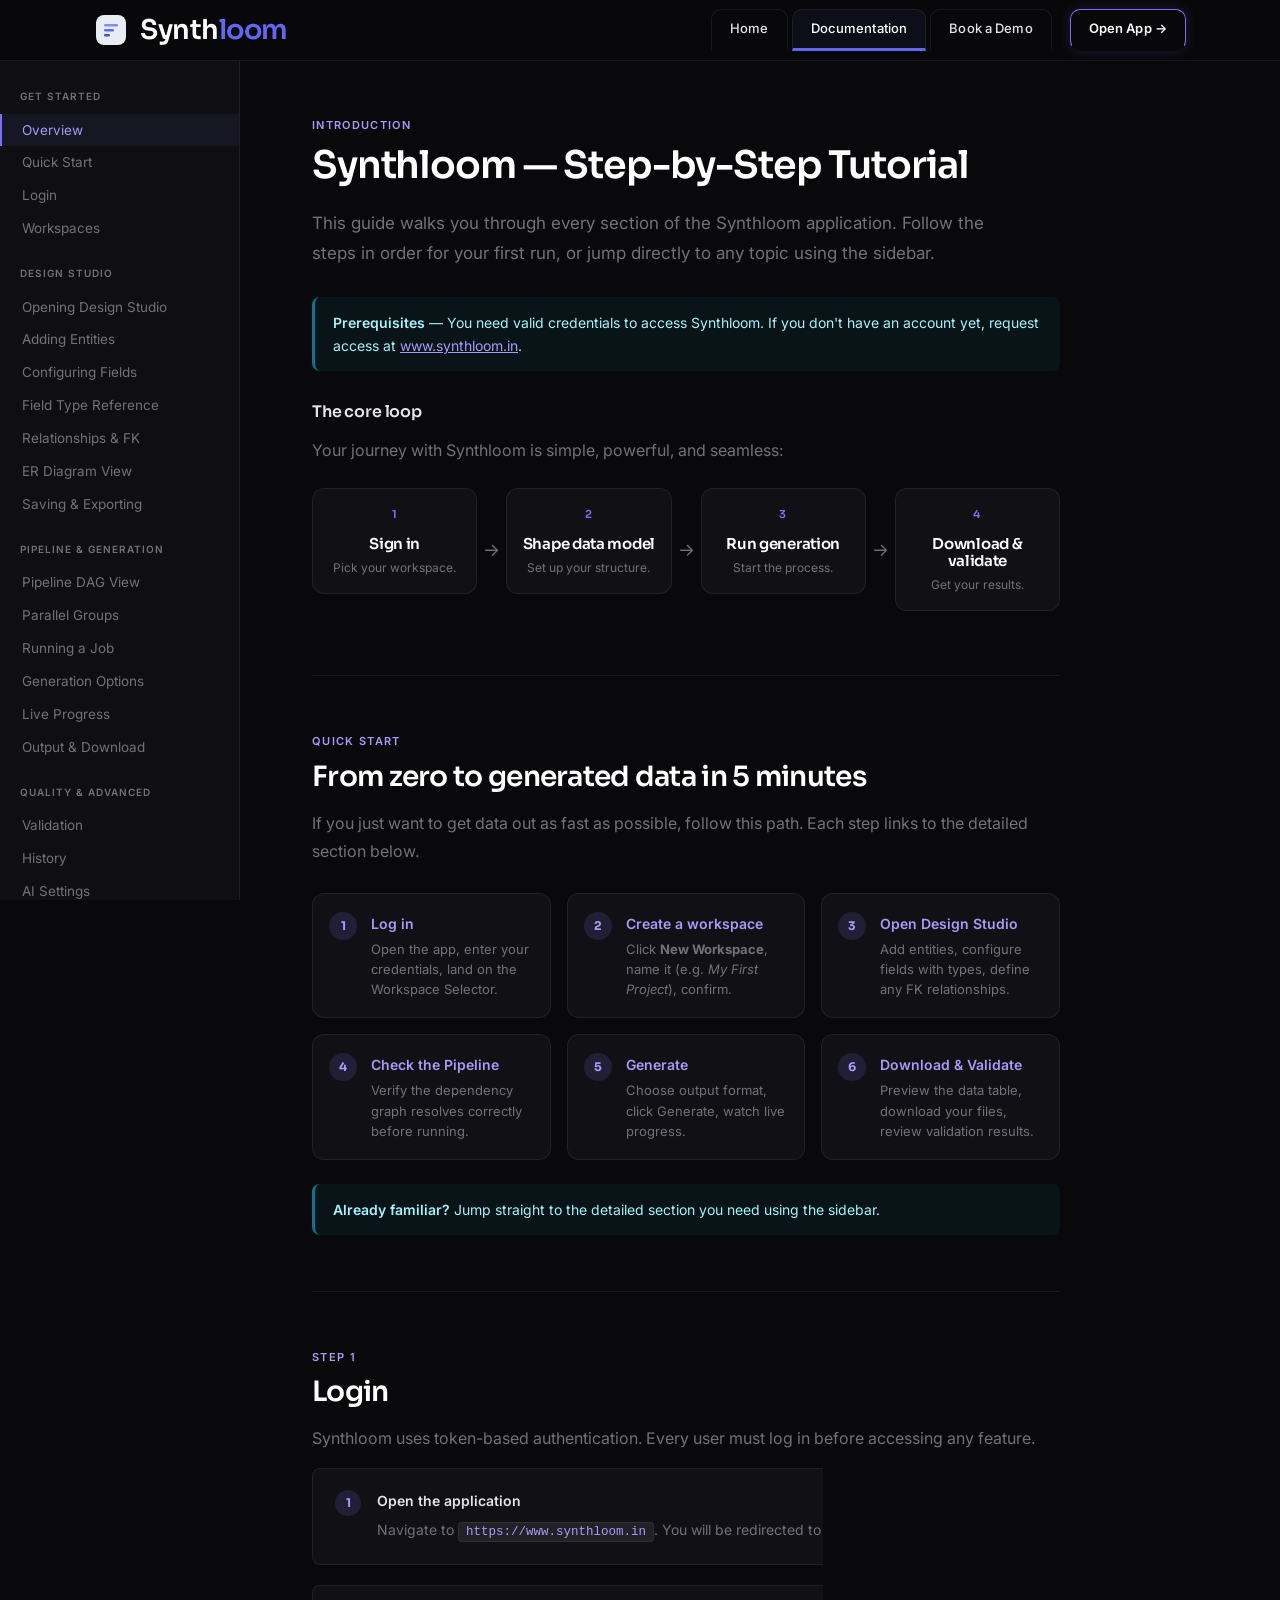
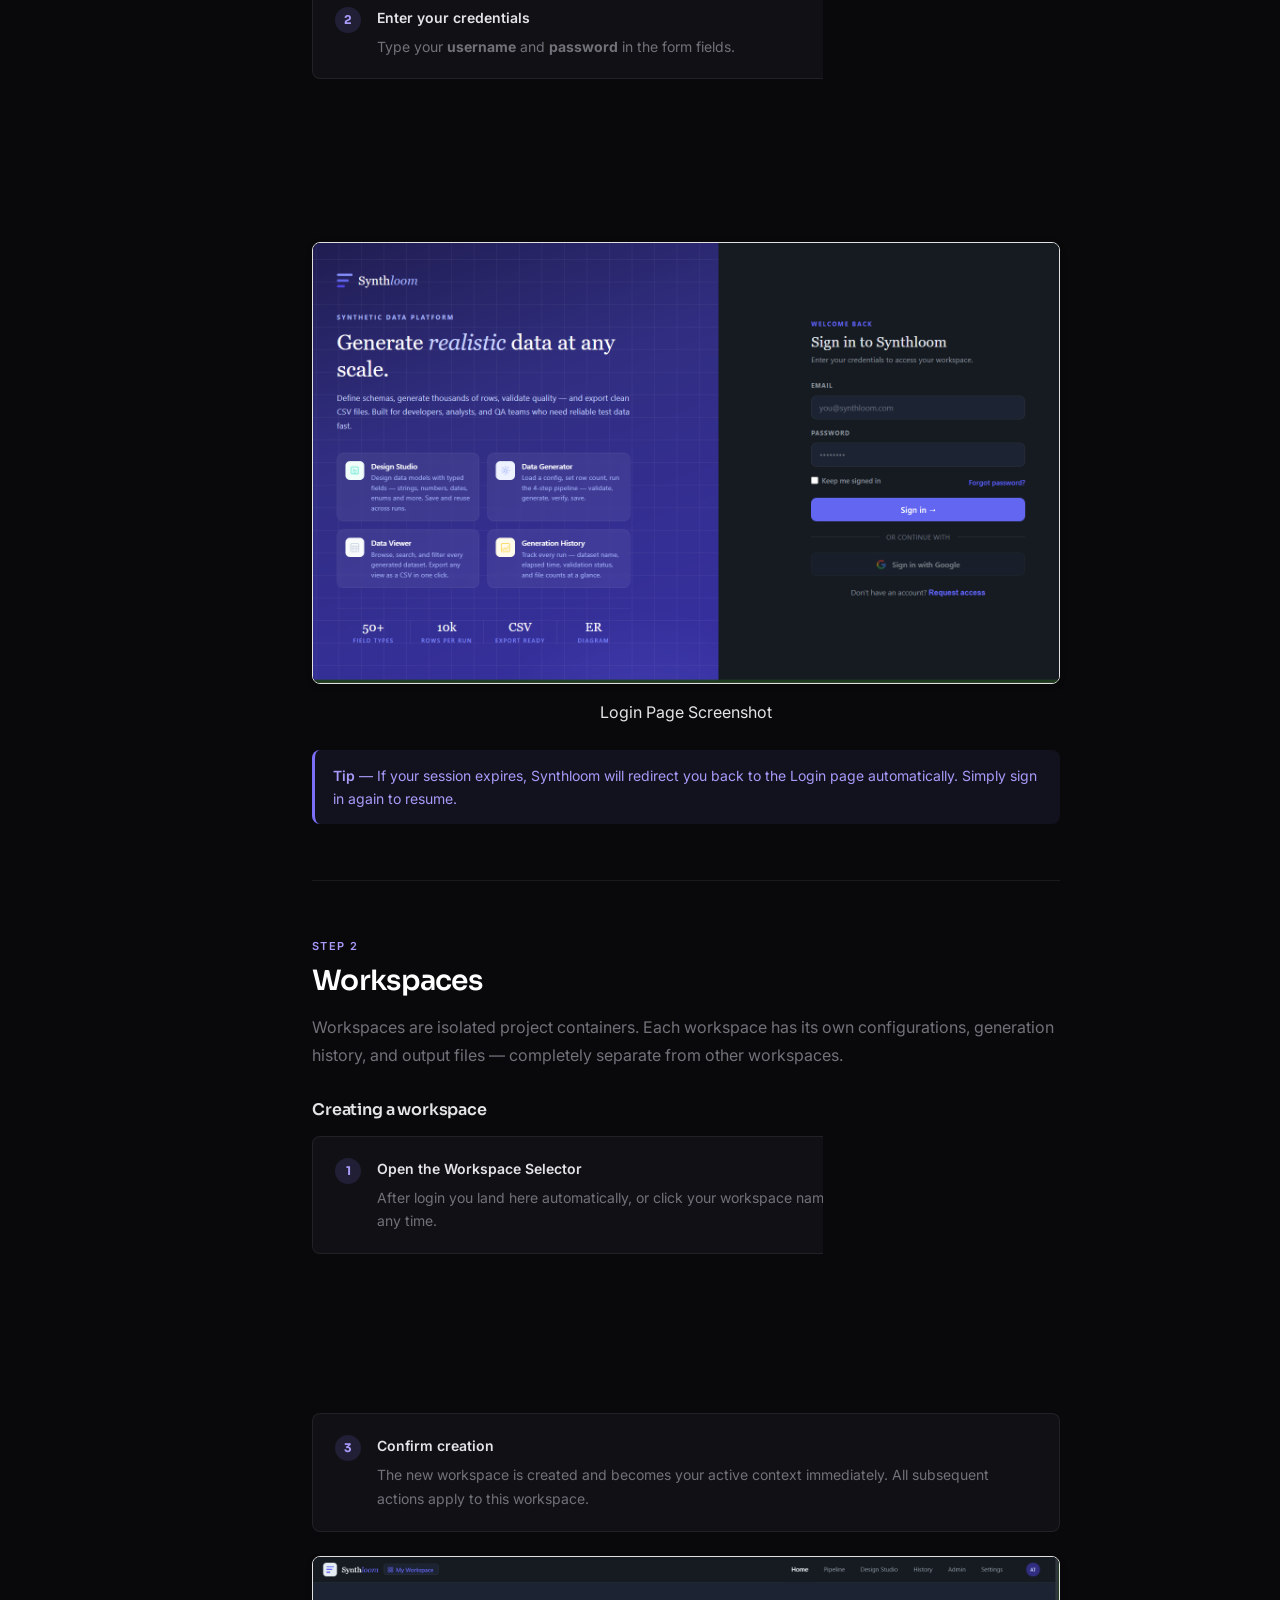
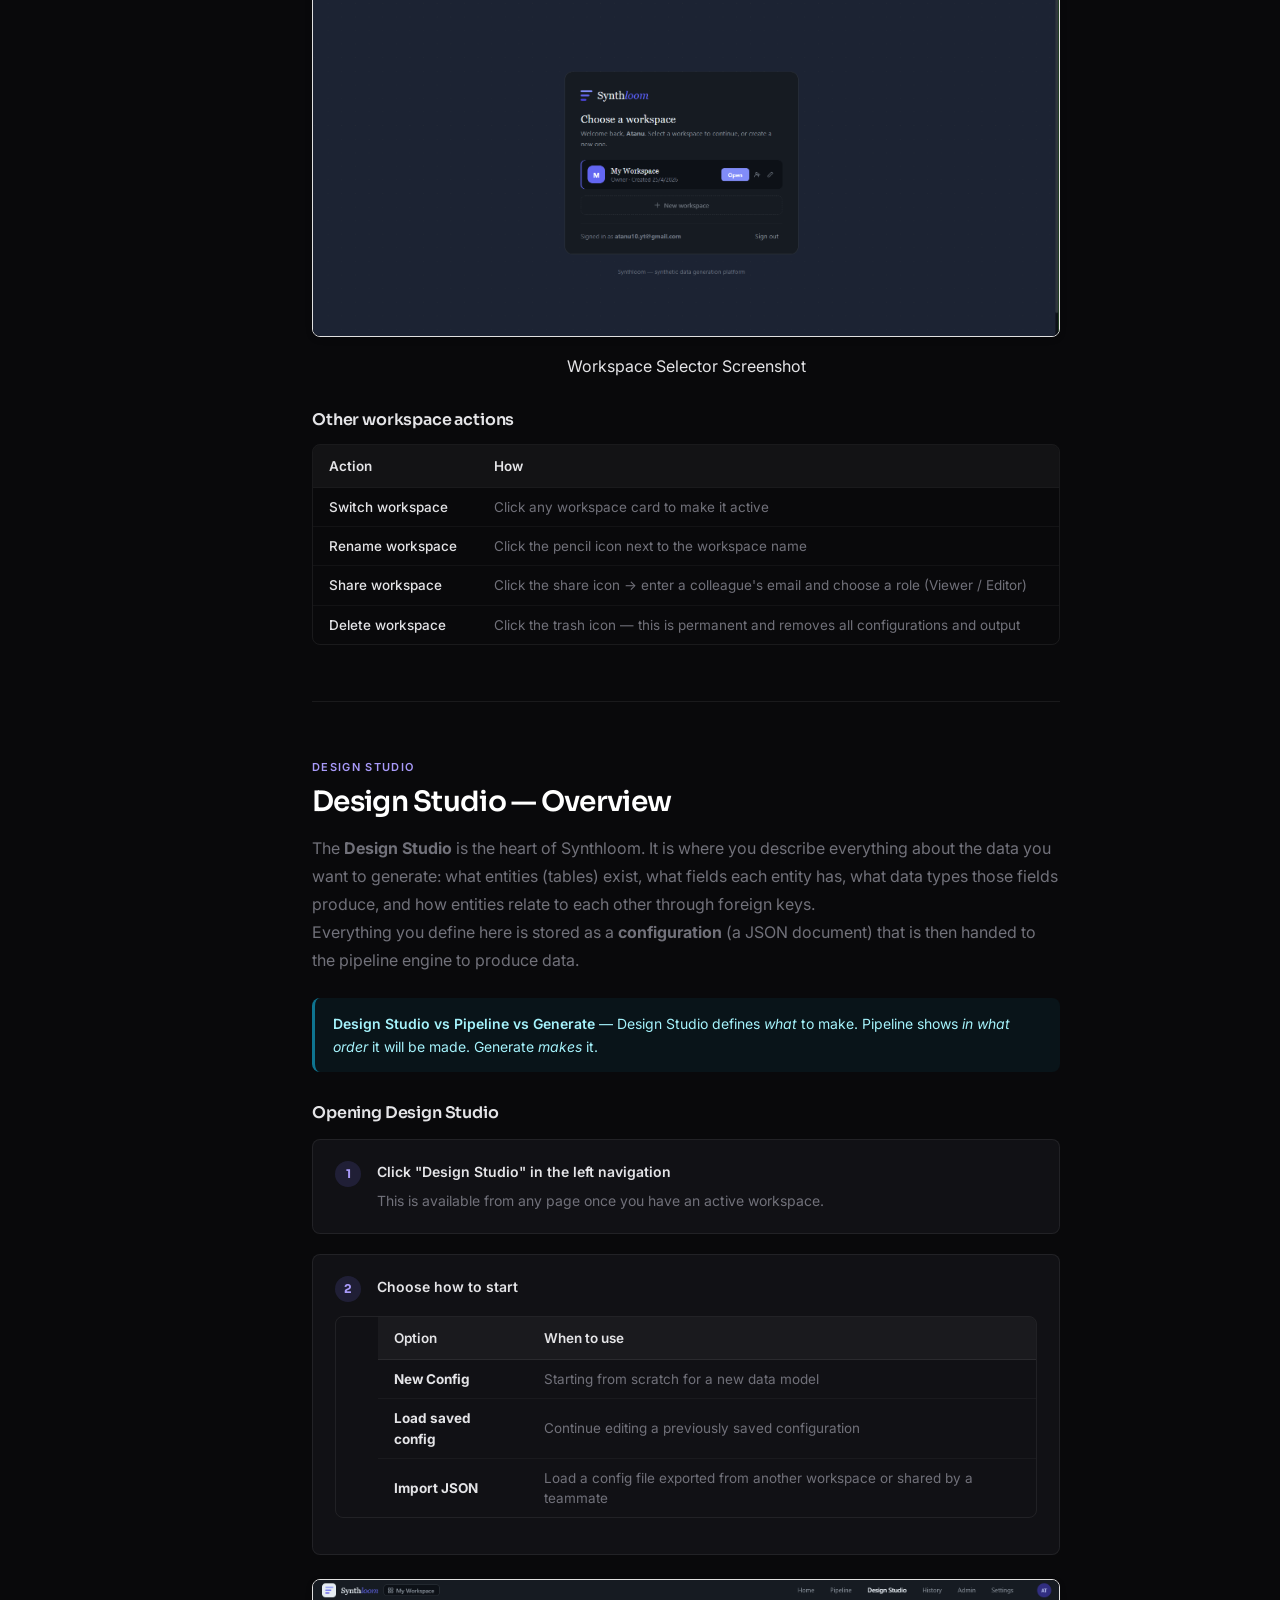
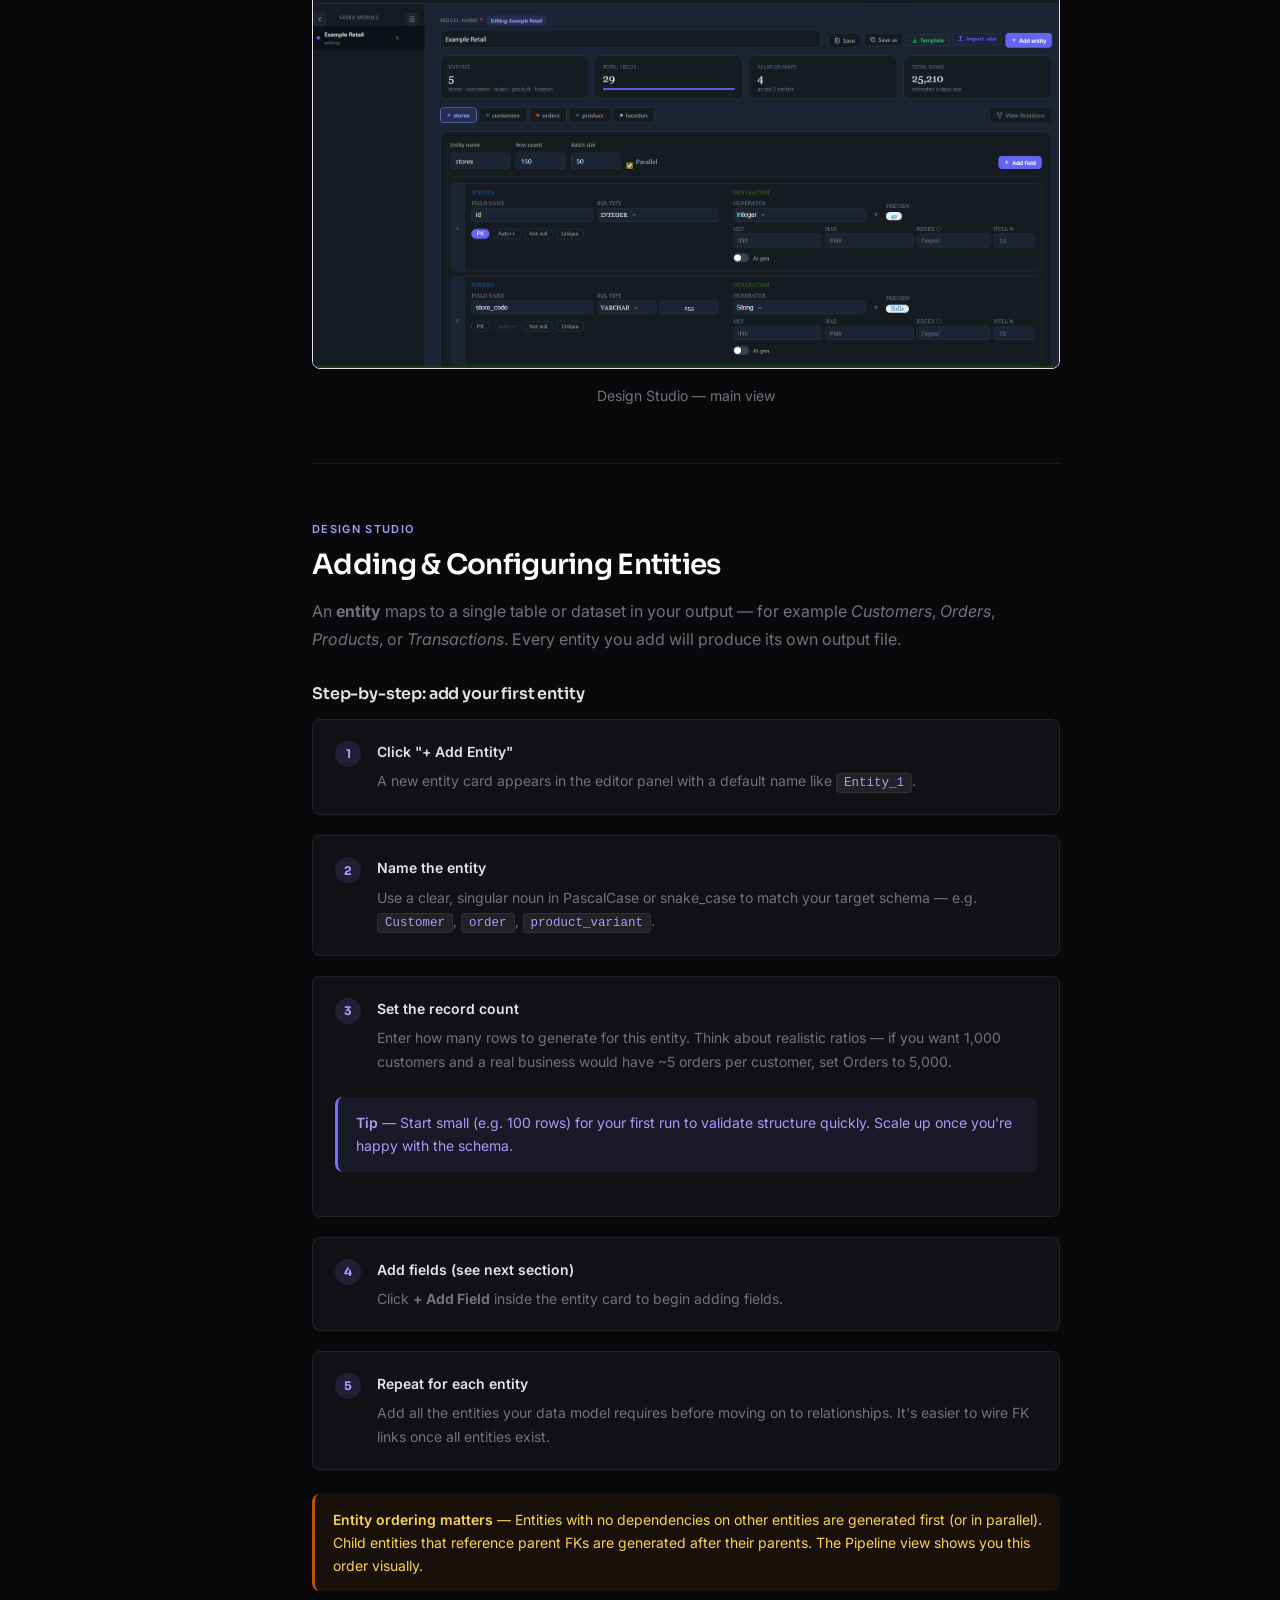
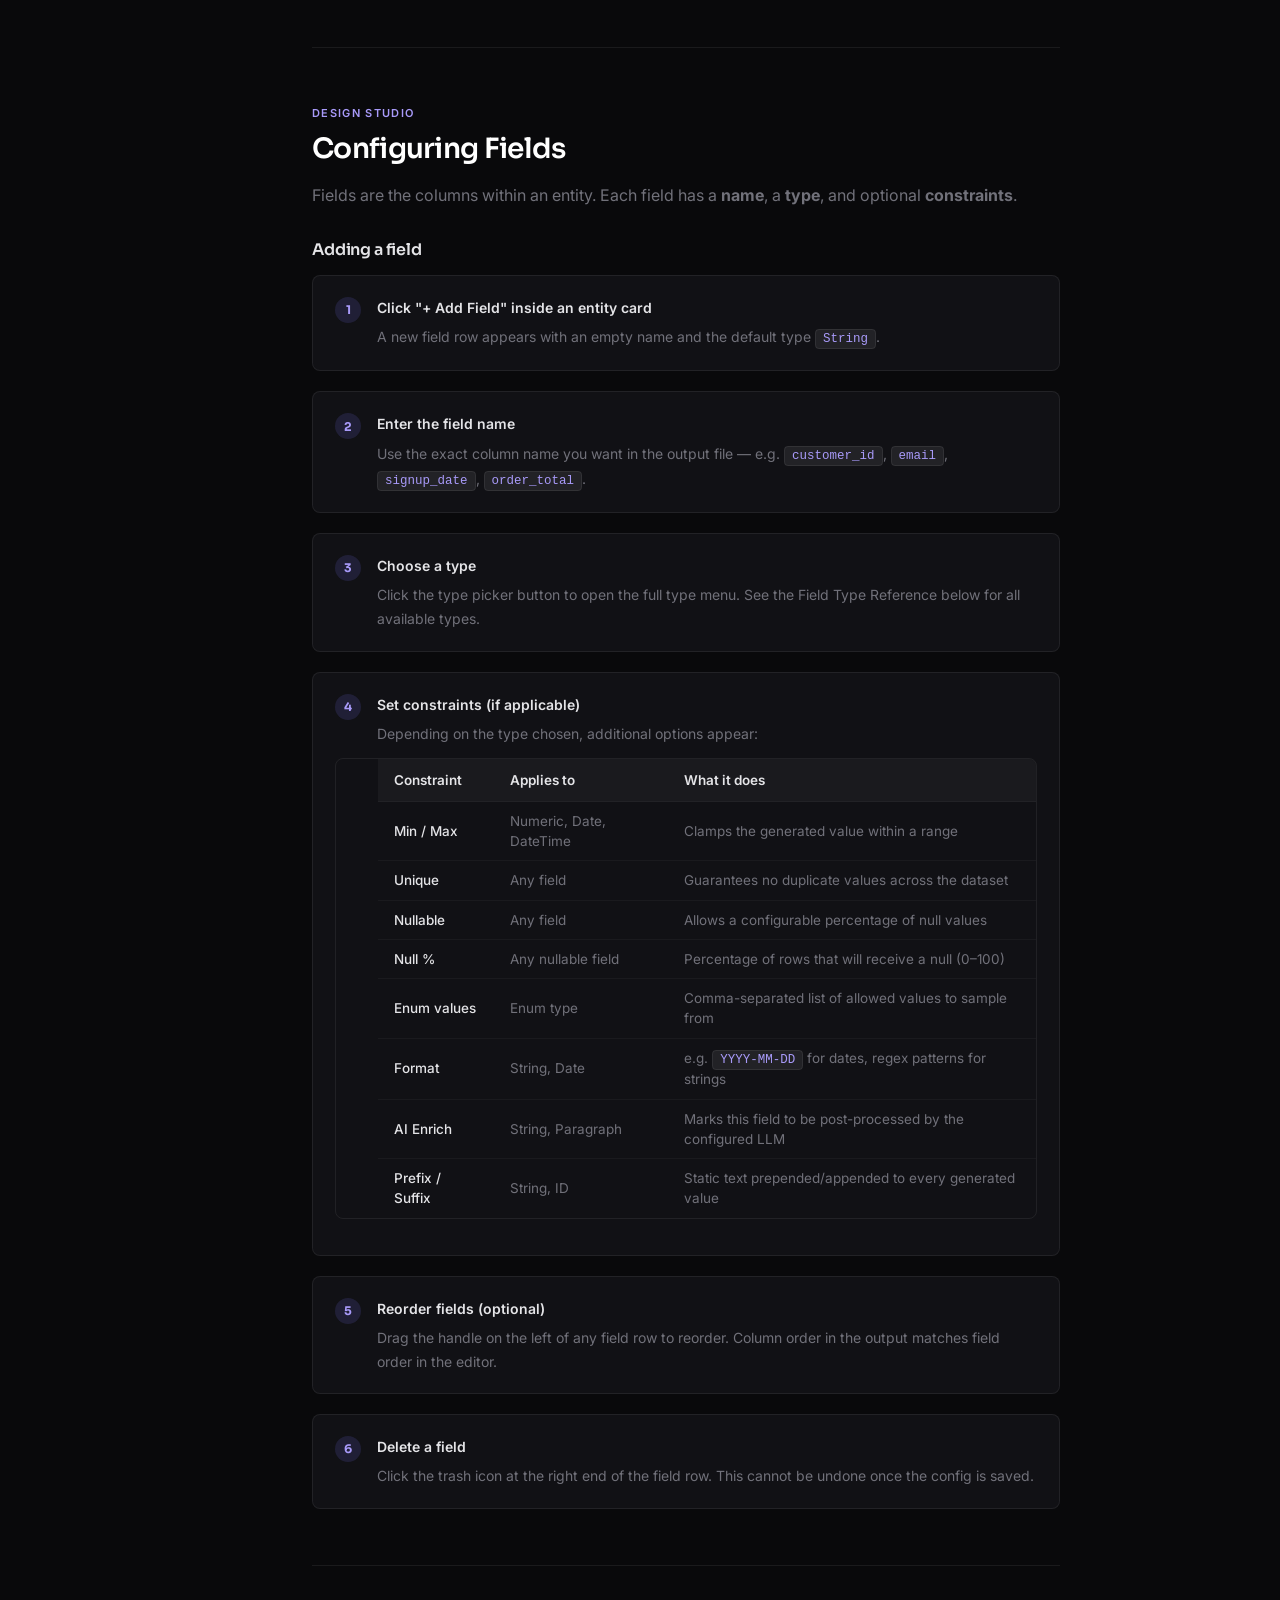
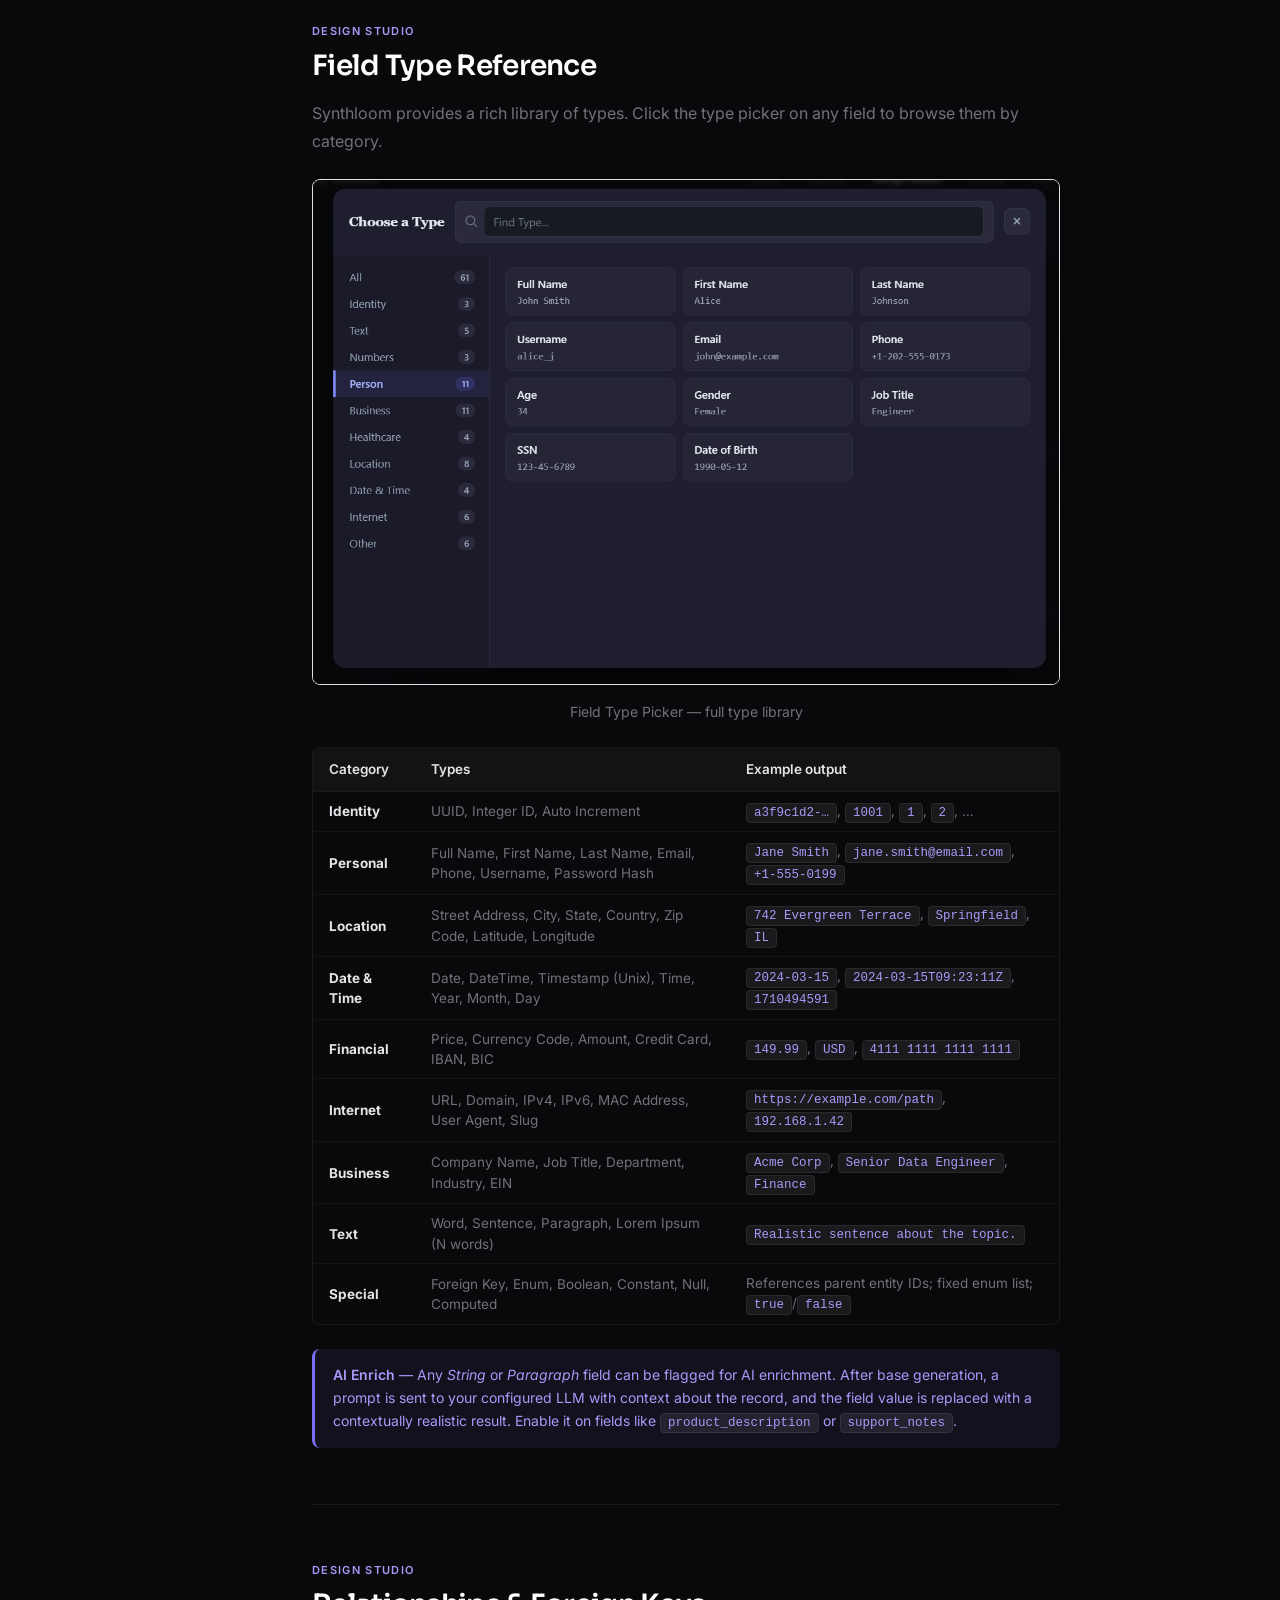
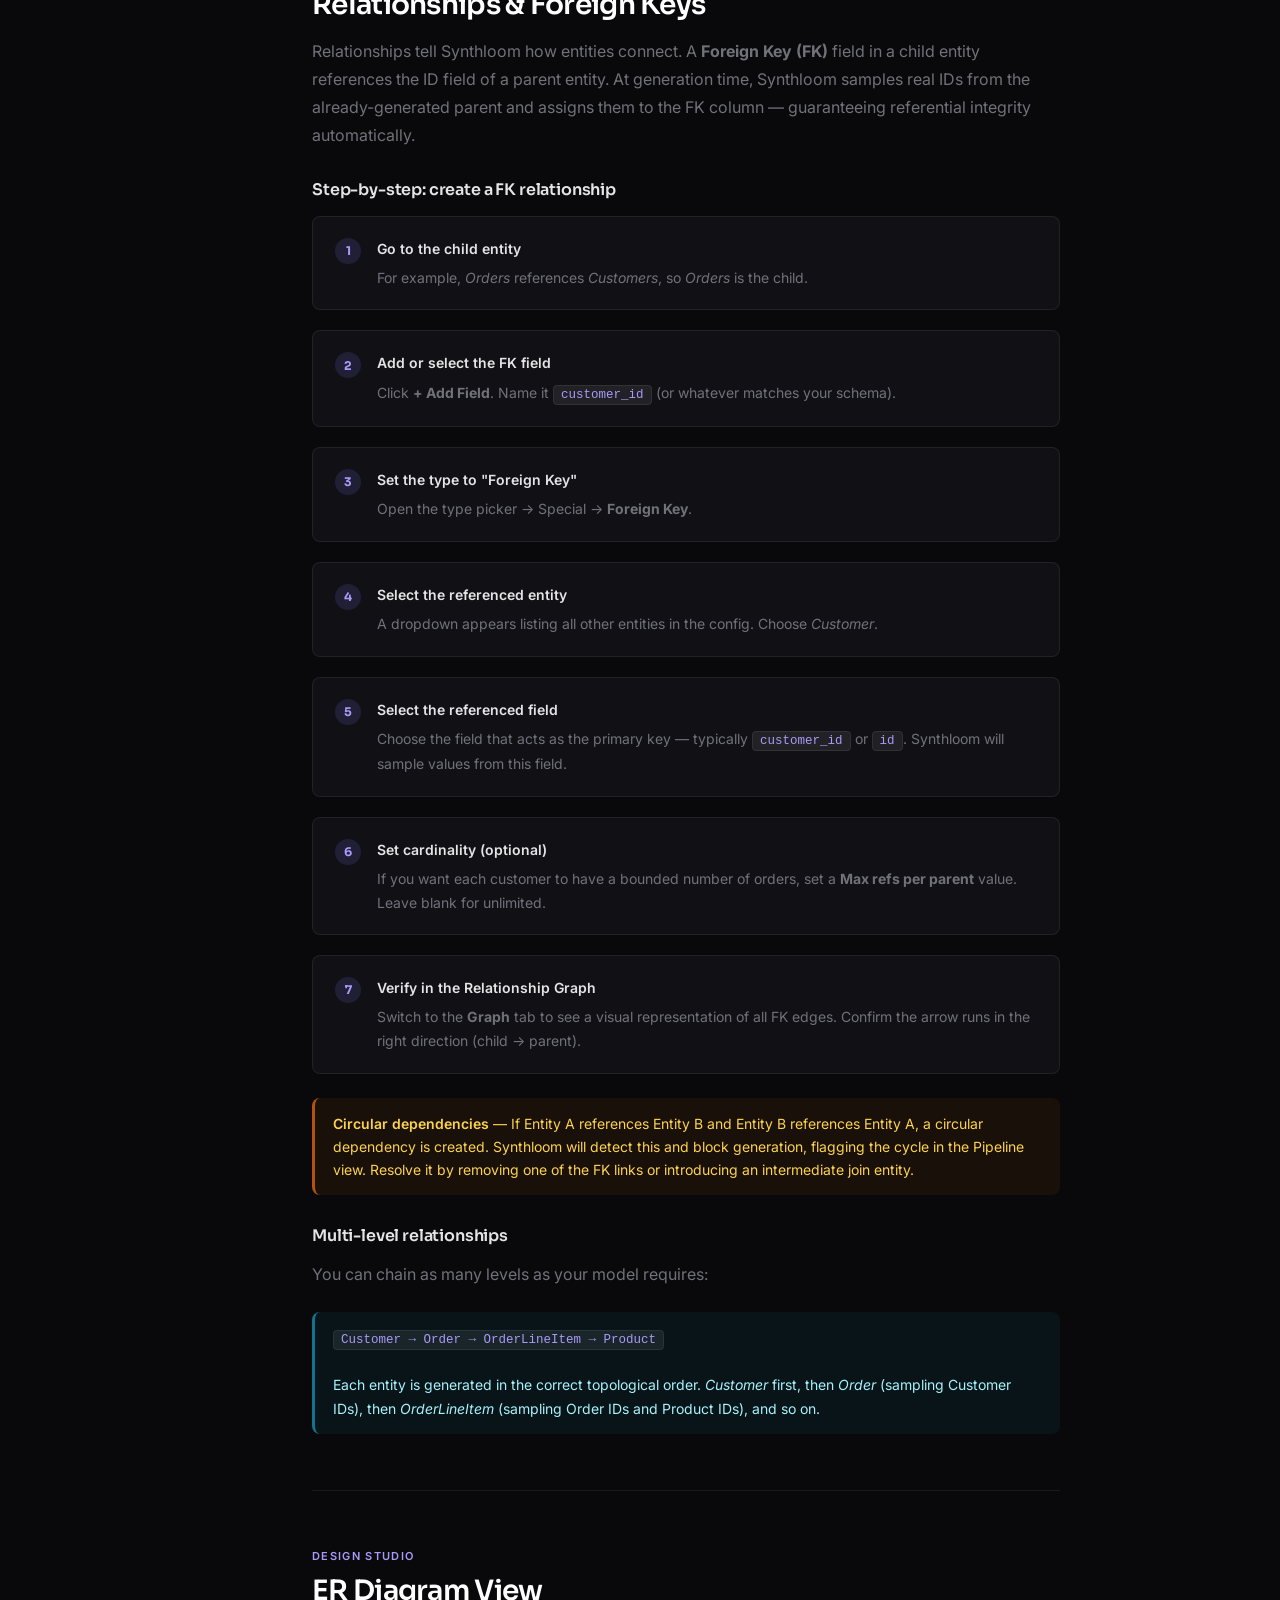
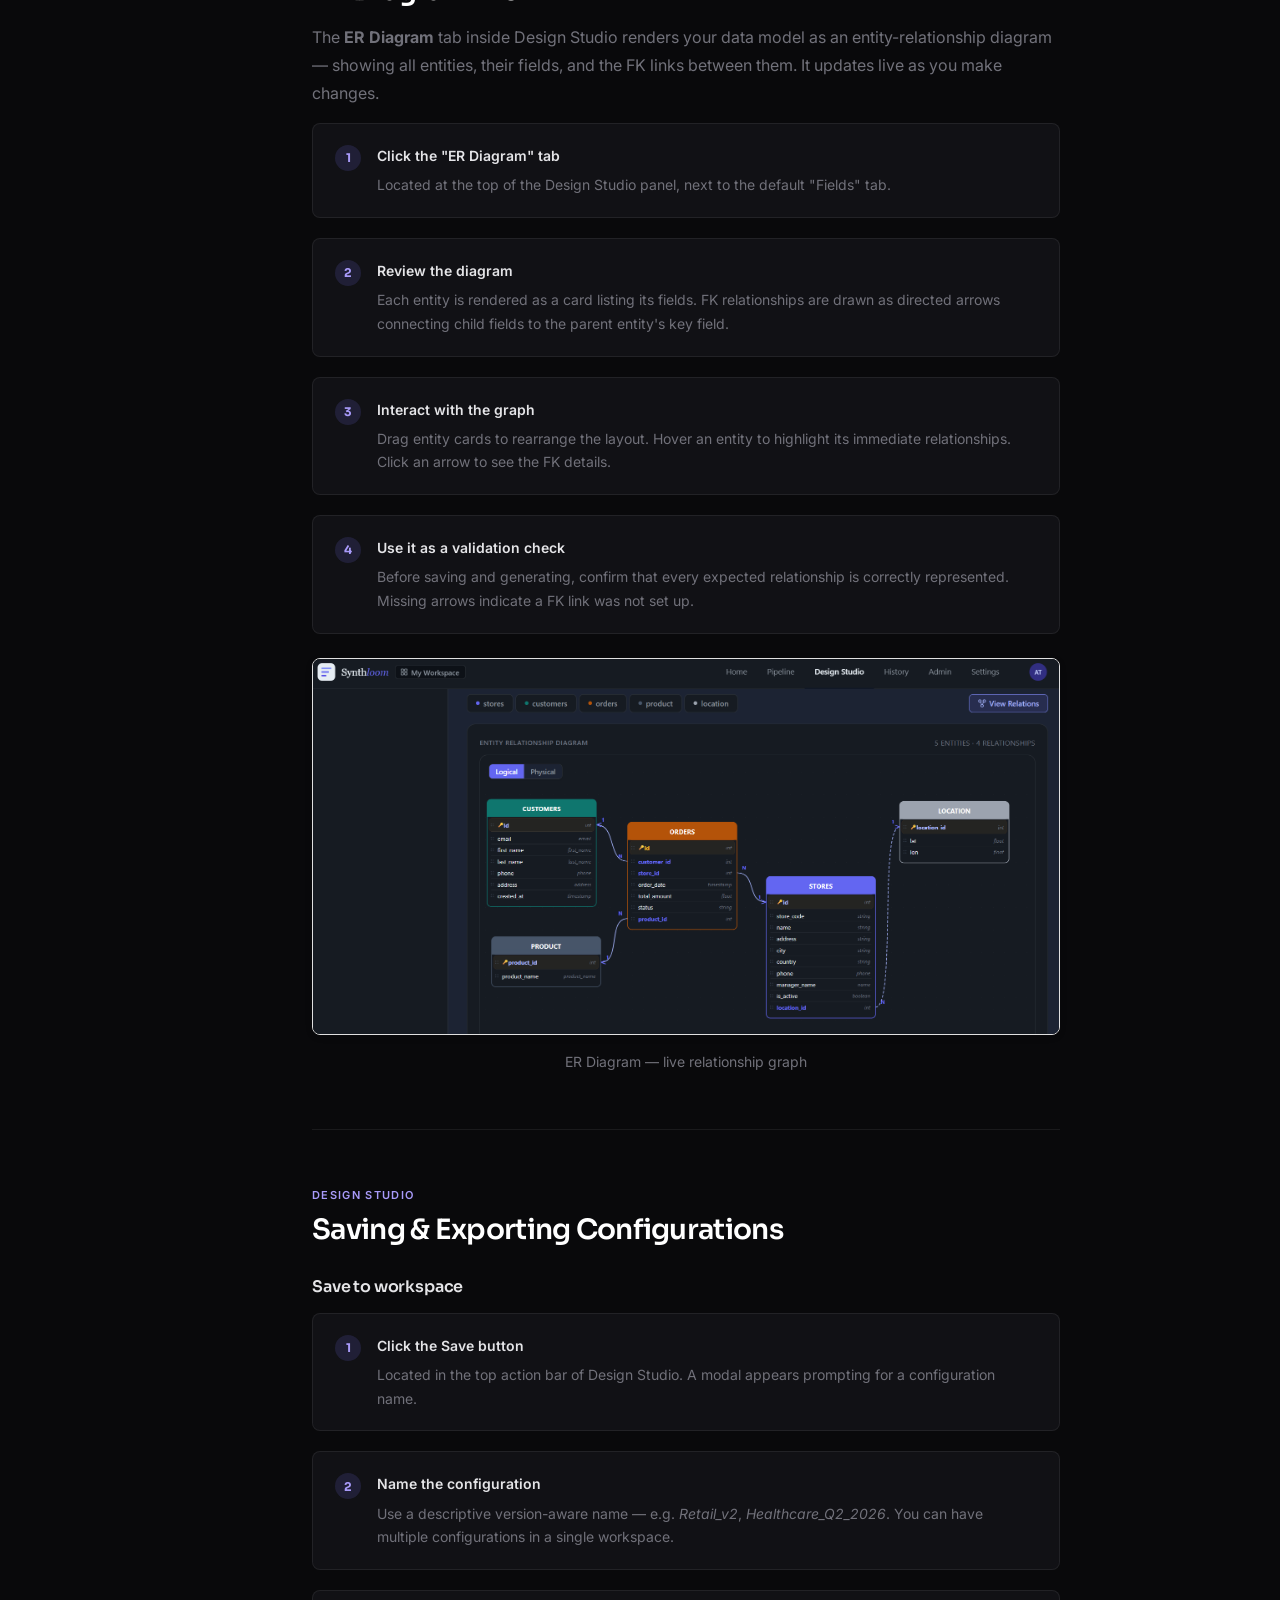
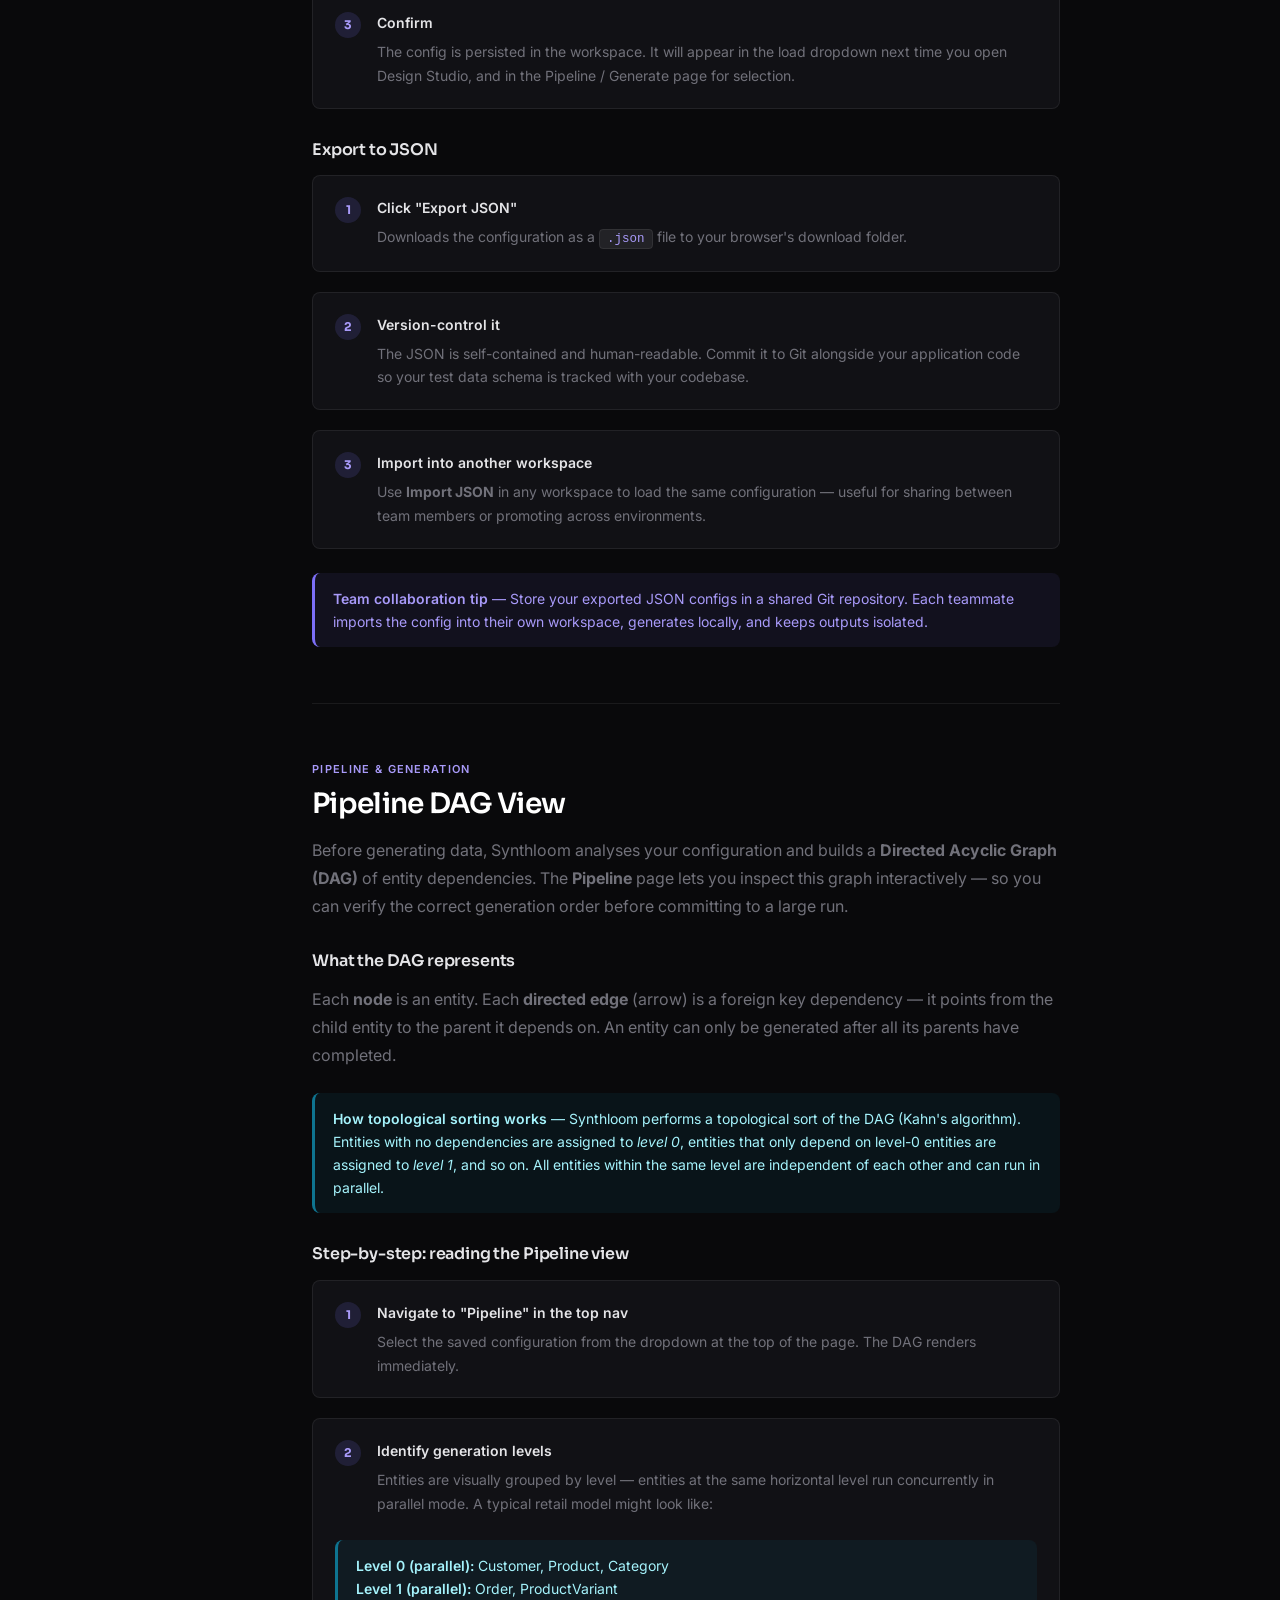
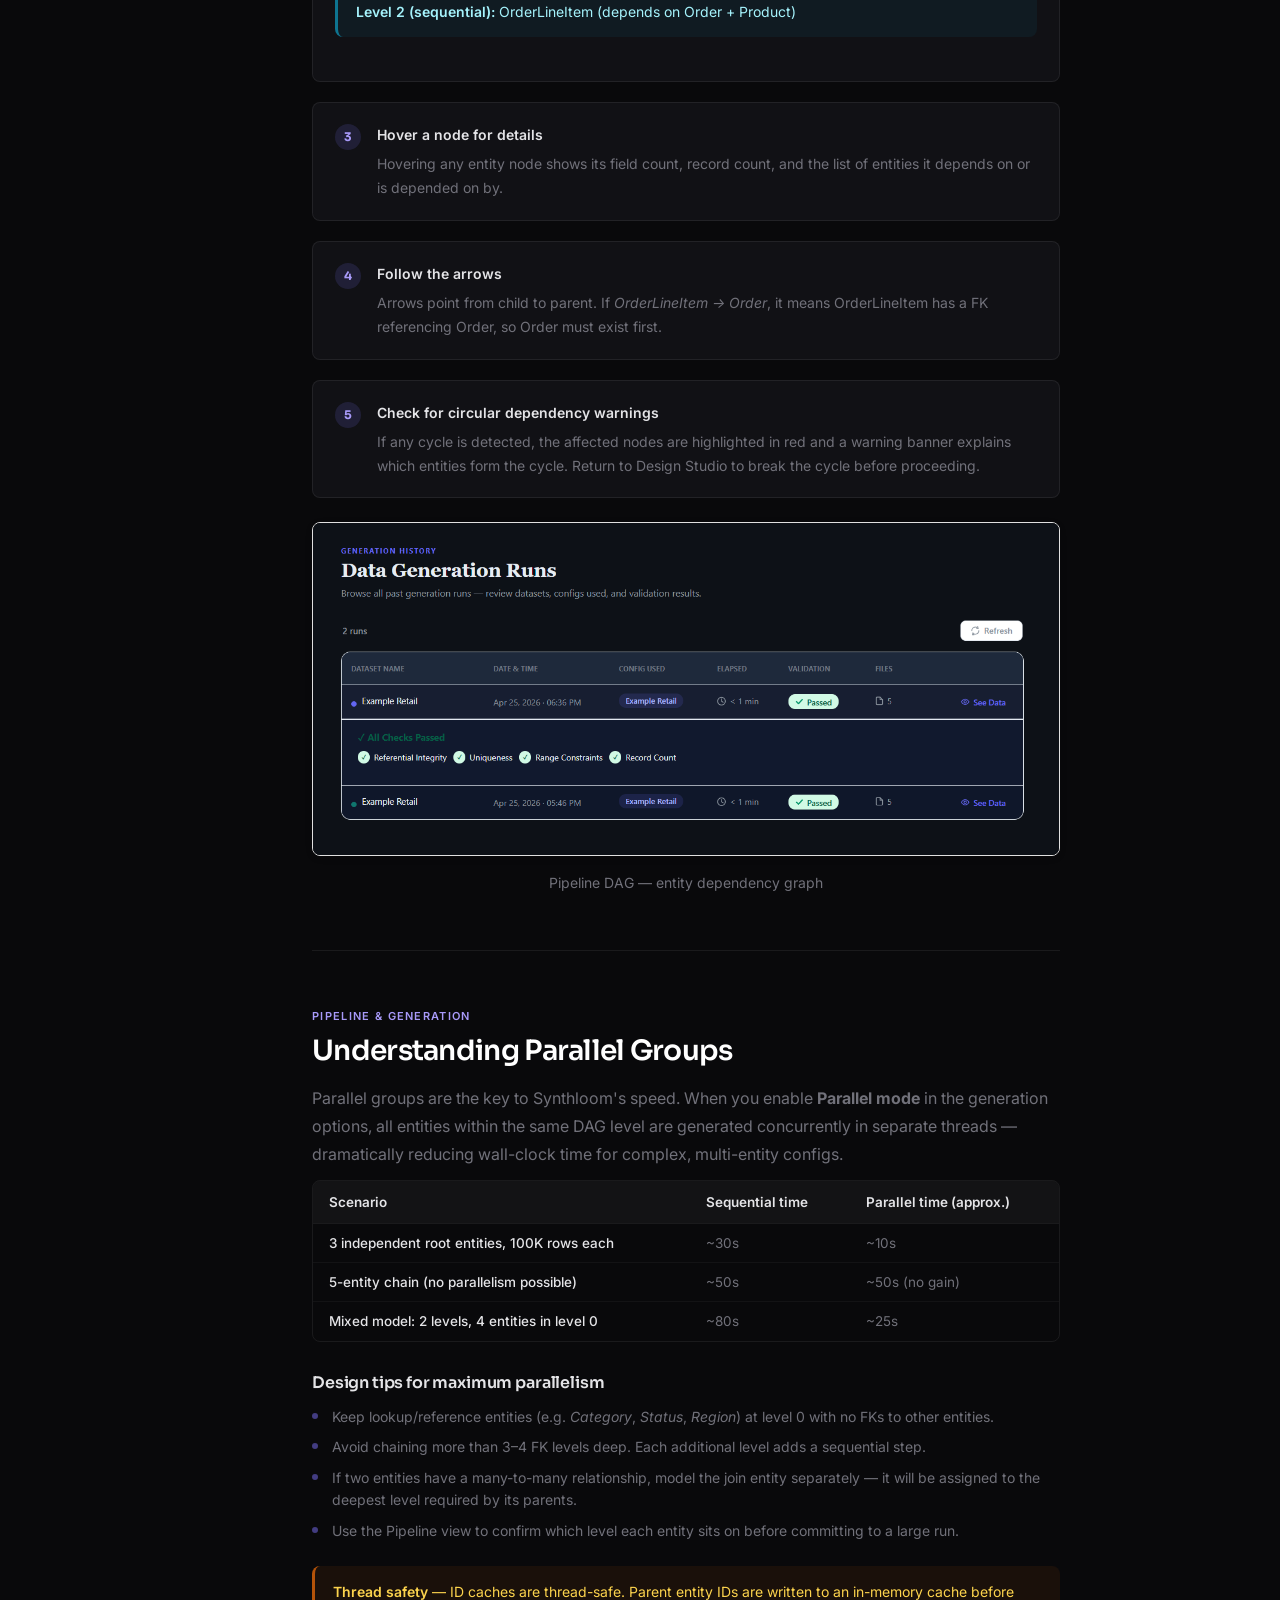
==== commit 61e46880: "Updated webpage" ====
--- a/docs.html
+++ b/docs.html
@@ -15,14 +15,69 @@
   <!-- NAV -->
   <nav class="nav">
     <div class="nav-inner">
-      <a href="index.html" class="logo">Synthloom</a>
-      <div class="nav-right">
-        <a href="index.html" class="btn btn--ghost btn--nav">← Back to overview</a>
-        <a href="https://synthloom.atanuconsulting.in/" target="_blank" rel="noopener" class="btn btn--nav">Open App →</a>
+      <a href="index.html" class="logo" style="display:flex;align-items:center;gap:10px;text-decoration:none;">
+        <span class="brand-icon" style="display:inline-flex;align-items:center;">
+          <svg width="38" height="38" viewBox="0 0 38 38" fill="none">
+            <rect x="4" y="4" width="30" height="30" rx="8" fill="#E8EDF3"/>
+            <rect x="12" y="13" width="14" height="2.5" rx="1.25" fill="#818cf8"/>
+            <rect x="12" y="18" width="10" height="2.5" rx="1.25" fill="#6366f1"/>
+            <rect x="12" y="23" width="6" height="2.5" rx="1.25" fill="#4f46e5"/>
+          </svg>
+        </span>
+        <span class="brand-name" style="font-family:var(--font-display);font-size:1.7rem;font-weight:600;letter-spacing:-0.5px;">
+          <span style="color:#fff;">Synth</span><em class="brand-accent" style="font-style:normal;color:#6366f1;">loom</em>
+        </span>
+      </a>
+      <div class="nav-right" style="gap:0;">
+        <a href="index.html" class="btn btn--ghost btn--nav nav-link-home">Home</a>
+        <a href="docs.html" class="btn btn--ghost btn--nav nav-link-docs nav-link-active">Documentation</a>
+        <a href="index.html#book-demo" class="btn btn--ghost btn--nav nav-link-demo">Book a Demo</a>
+        <a href="https://synthloom.atanuconsulting.in/" target="_blank" rel="noopener" class="btn btn--nav btn--nav-open">Open App &rarr;</a>
       </div>
     </div>
   </nav>
 
+  <style>
+    .nav-right .btn.btn--nav {
+      border-radius: 10px 10px 0 0;
+      border-bottom: 3.5px solid transparent;
+      margin: 0 2px;
+      font-weight: 500;
+      position: relative;
+      background: transparent;
+      transition: border-color 0.2s, color 0.2s;
+    }
+    .nav-right .btn.btn--nav.nav-link-active,
+    .nav-right .btn.btn--nav.active {
+      border-bottom: 3.5px solid #6366f1;
+      color: #fff;
+      background: rgba(99,102,241,0.07);
+      z-index: 2;
+    }
+    .nav-right .btn.btn--nav:hover {
+      color: #a89af9;
+    }
+    .nav-right .btn.btn--nav-open {
+      margin-left: 16px;
+      border-radius: 10px;
+      font-weight: 600;
+    }
+  </style>
+  <script>
+    // Fluid underline highlight for nav
+    (function() {
+      var path = window.location.pathname;
+      var home = document.querySelector('.nav-link-home');
+      var docs = document.querySelector('.nav-link-docs');
+      if (path.endsWith('docs.html')) {
+        docs && docs.classList.add('nav-link-active');
+        home && home.classList.remove('nav-link-active');
+      } else {
+        home && home.classList.add('nav-link-active');
+        docs && docs.classList.remove('nav-link-active');
+      }
+    })();
+  </script>
   <div class="docs-layout">
 
     <!-- SIDEBAR -->
--- a/styles.css
+++ b/styles.css
@@ -116,6 +116,32 @@
 .btn--nav:hover {
   background: rgba(255, 255, 255, 0.05);
   border-color: rgba(255, 255, 255, 0.15);
+}
+
+.btn--nav-demo {
+  color: #a78bfa;
+  border-color: rgba(167, 139, 250, 0.4);
+  background: rgba(167, 139, 250, 0.07);
+}
+
+.btn--nav-demo:hover {
+  background: rgba(167, 139, 250, 0.15);
+  border-color: rgba(167, 139, 250, 0.7);
+  box-shadow: 0 0 14px rgba(167, 139, 250, 0.25);
+}
+
+.btn--nav-open {
+  color: #fff;
+  background: var(--accent);
+  border-color: var(--accent);
+  box-shadow: 0 0 14px var(--accent-glow);
+}
+
+.btn--nav-open:hover {
+  background: var(--accent-light);
+  border-color: var(--accent-light);
+  box-shadow: 0 0 22px rgba(168, 154, 249, 0.4);
+  transform: translateY(-1px);
 }
 
 .btn--large {
@@ -408,6 +434,23 @@
   margin-bottom: 32px;
   position: relative;
   z-index: 1;
+}
+
+.hero-badge-dot {
+  display: inline-block;
+  width: 8px;
+  height: 8px;
+  border-radius: 50%;
+  background: #22c55e;
+  box-shadow: 0 0 6px 2px rgba(34, 197, 94, 0.7), 0 0 12px 4px rgba(34, 197, 94, 0.35);
+  margin-right: 8px;
+  vertical-align: middle;
+  animation: dot-pulse 2s ease-in-out infinite;
+}
+
+@keyframes dot-pulse {
+  0%, 100% { box-shadow: 0 0 6px 2px rgba(34, 197, 94, 0.7), 0 0 12px 4px rgba(34, 197, 94, 0.35); }
+  50% { box-shadow: 0 0 10px 4px rgba(34, 197, 94, 0.9), 0 0 20px 8px rgba(34, 197, 94, 0.5); }
 }
 
 .hero-title {
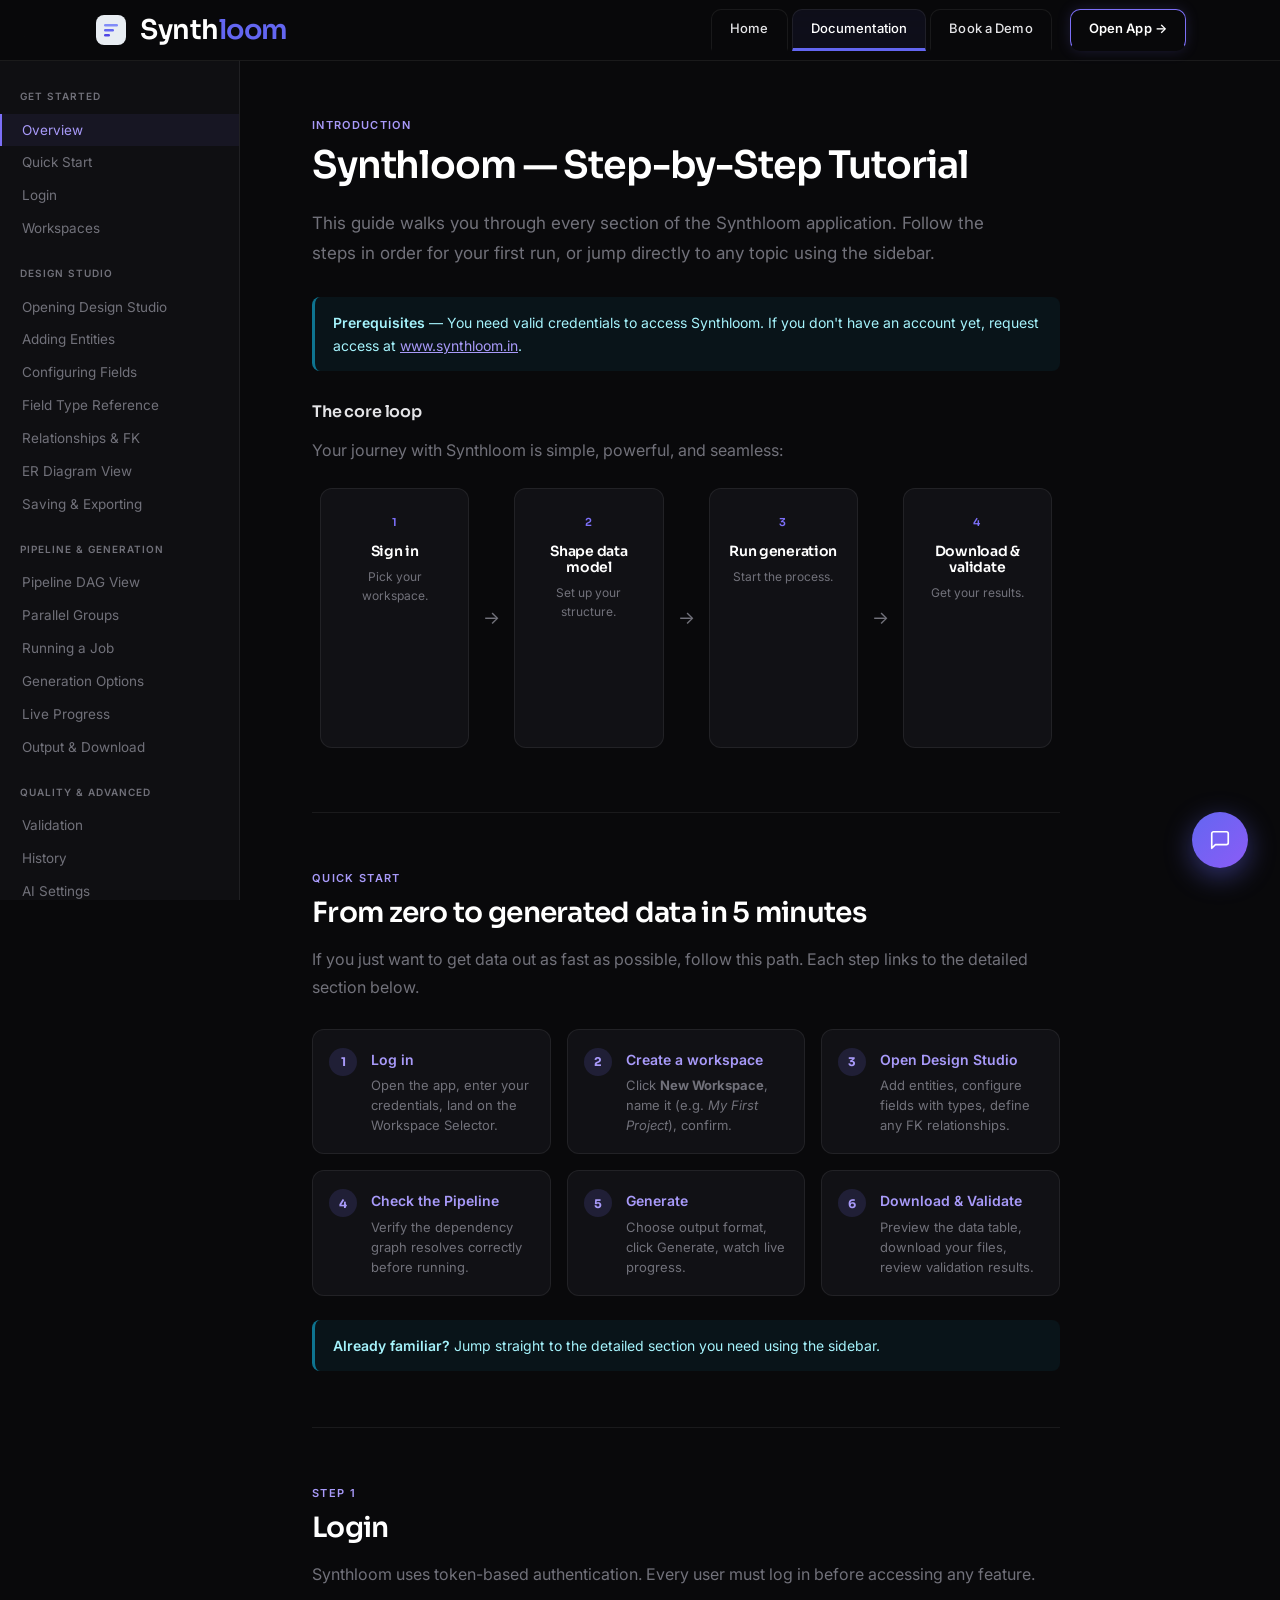
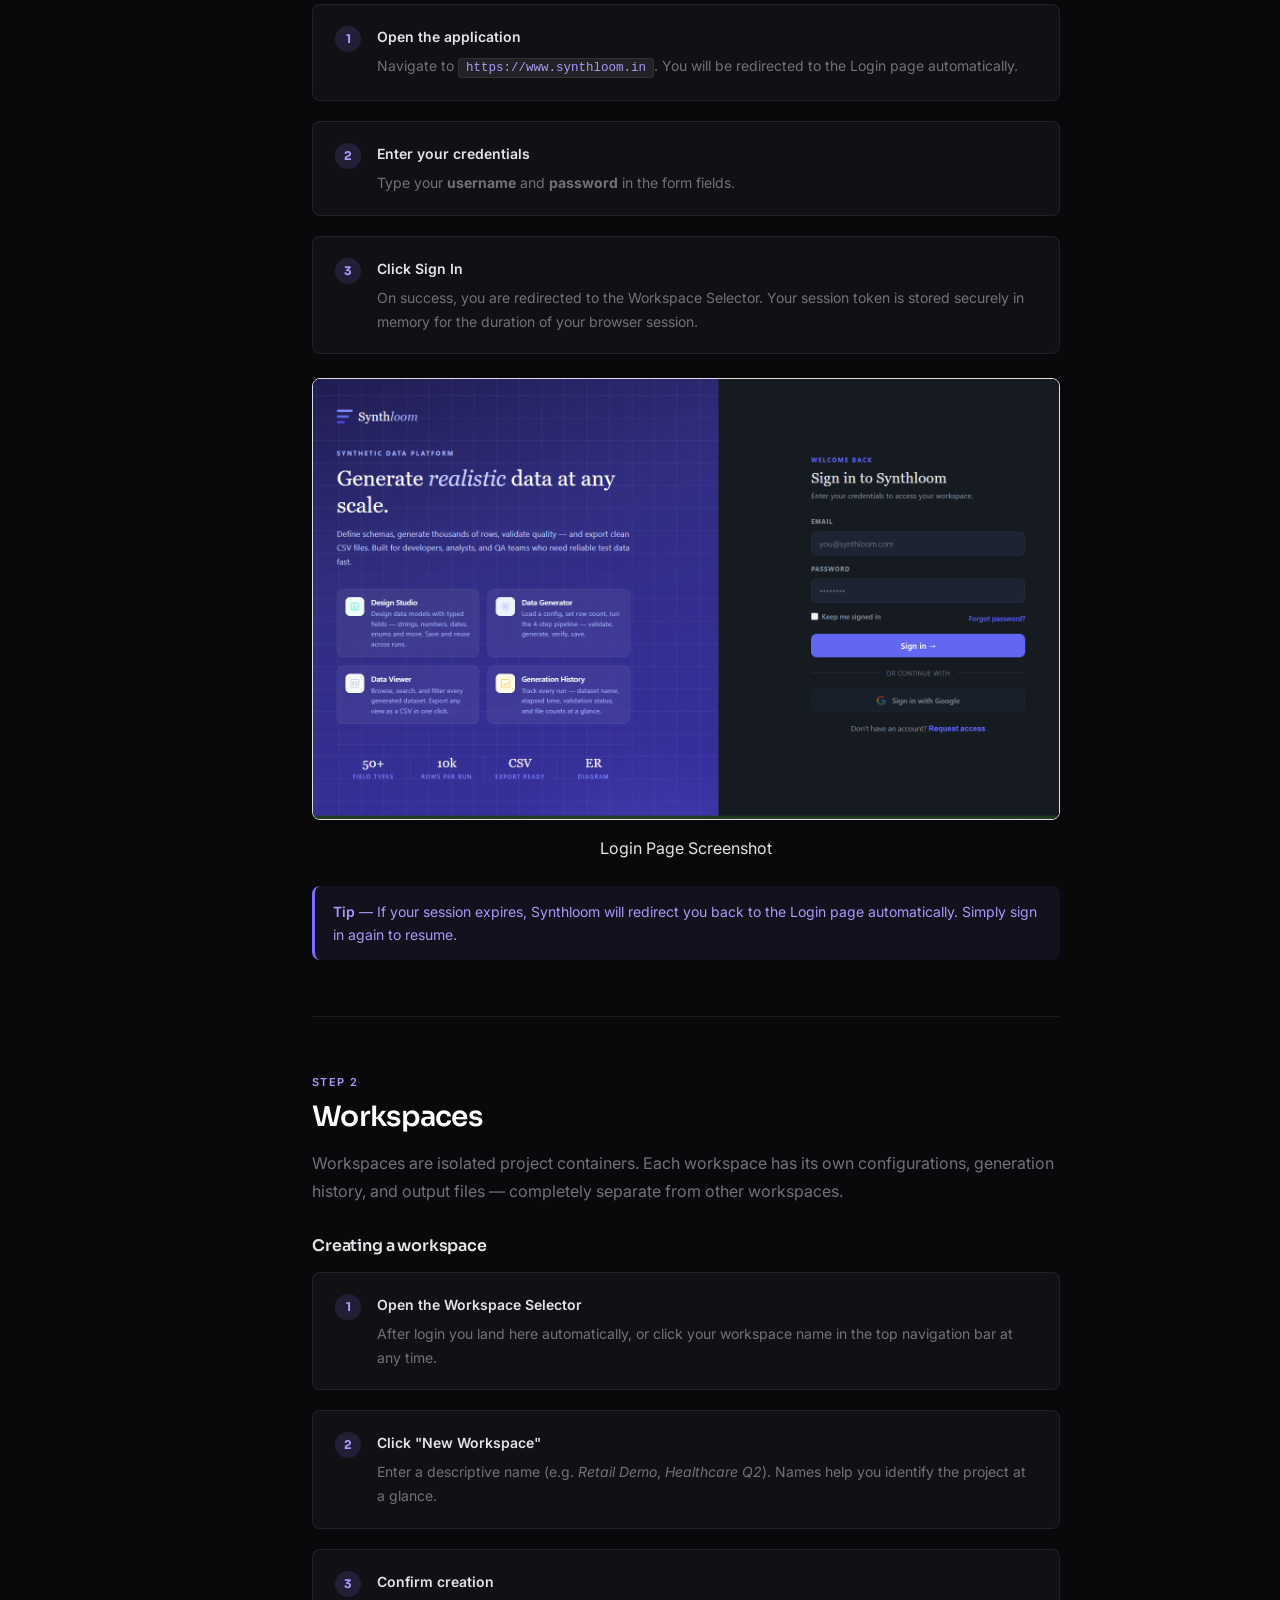
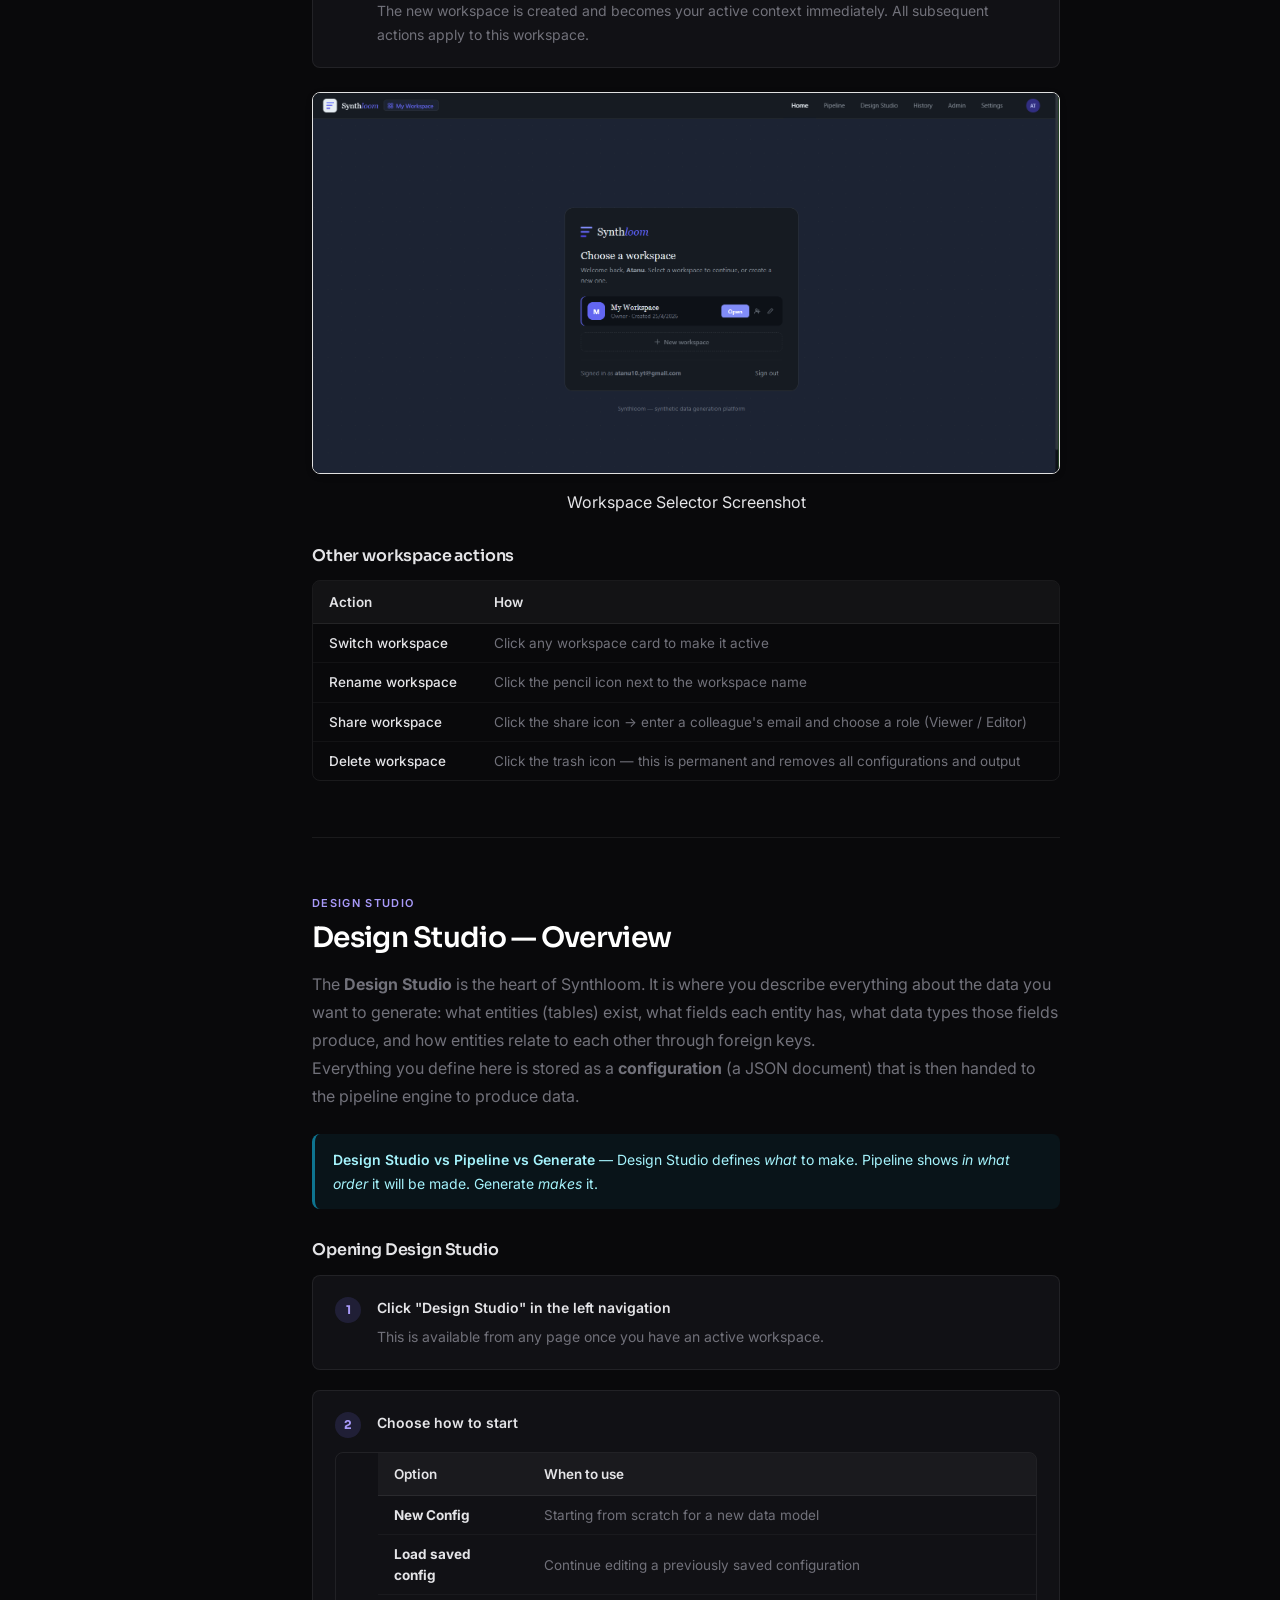
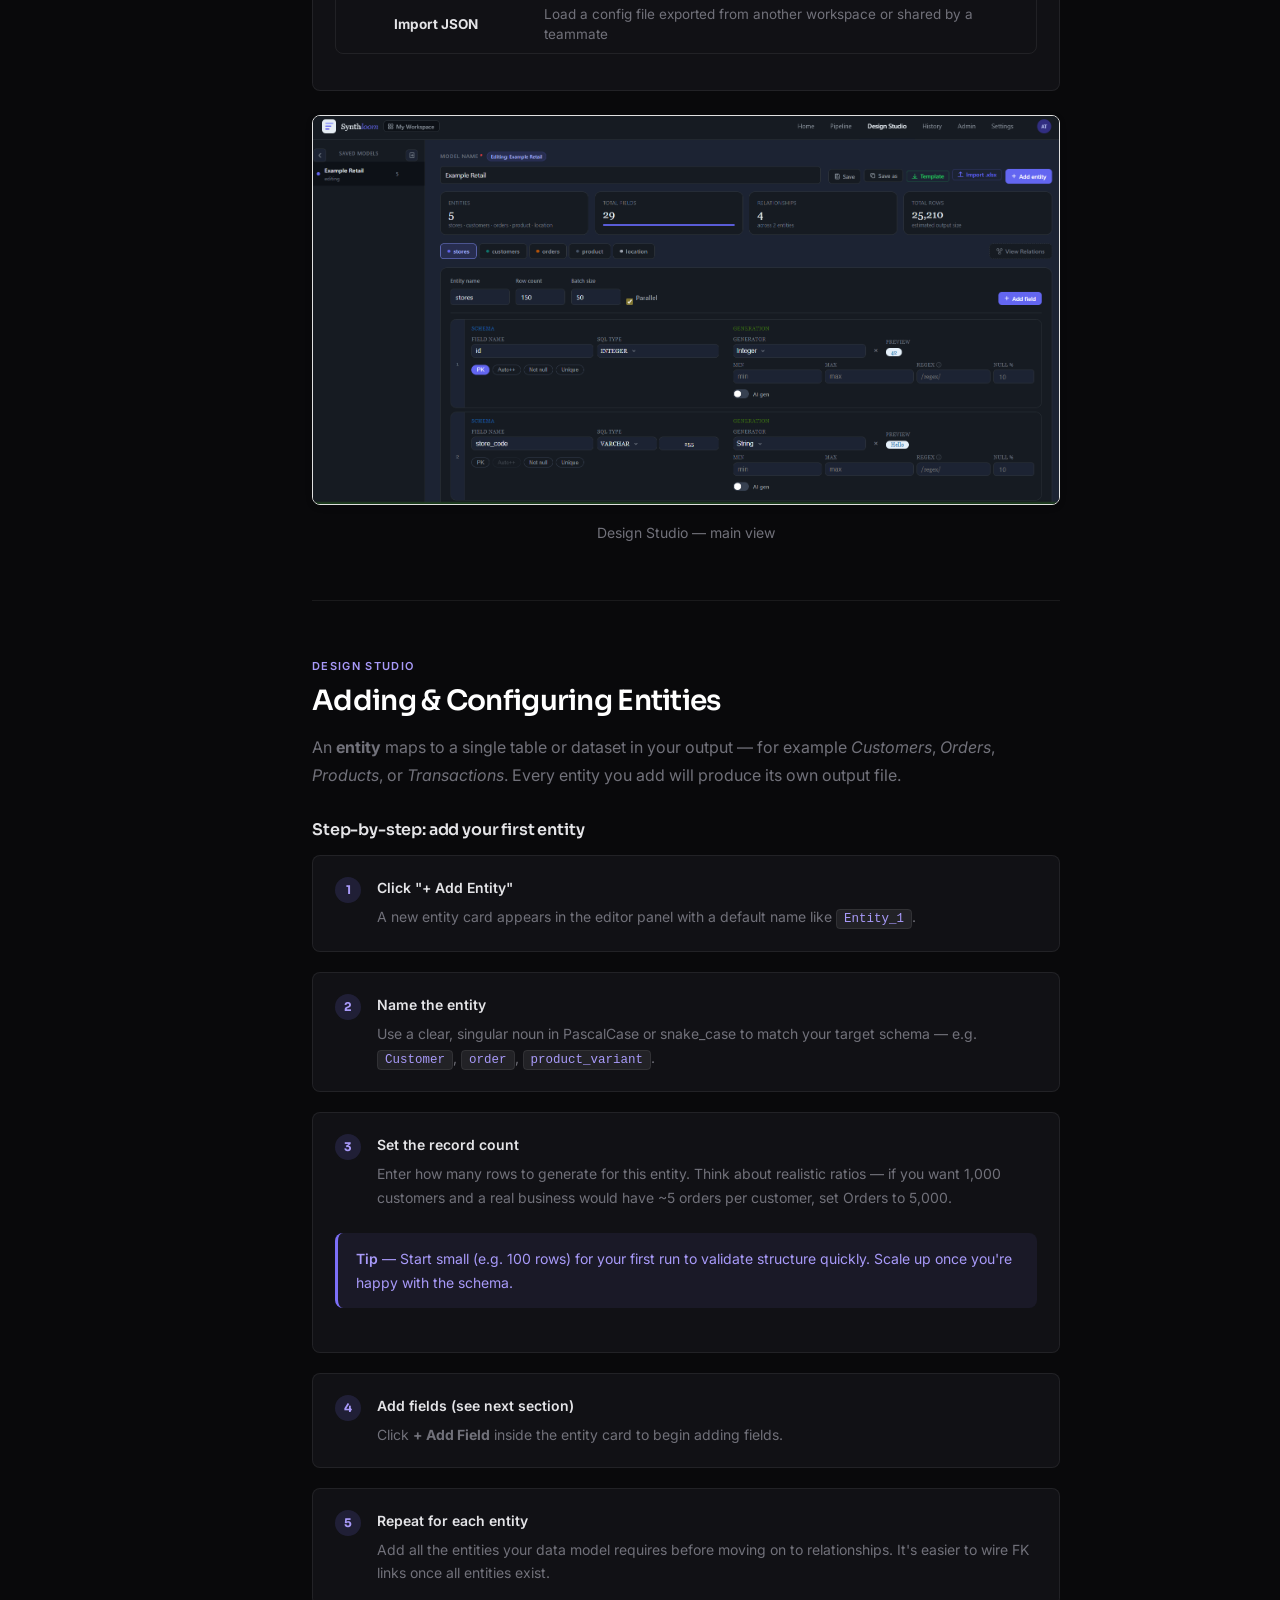
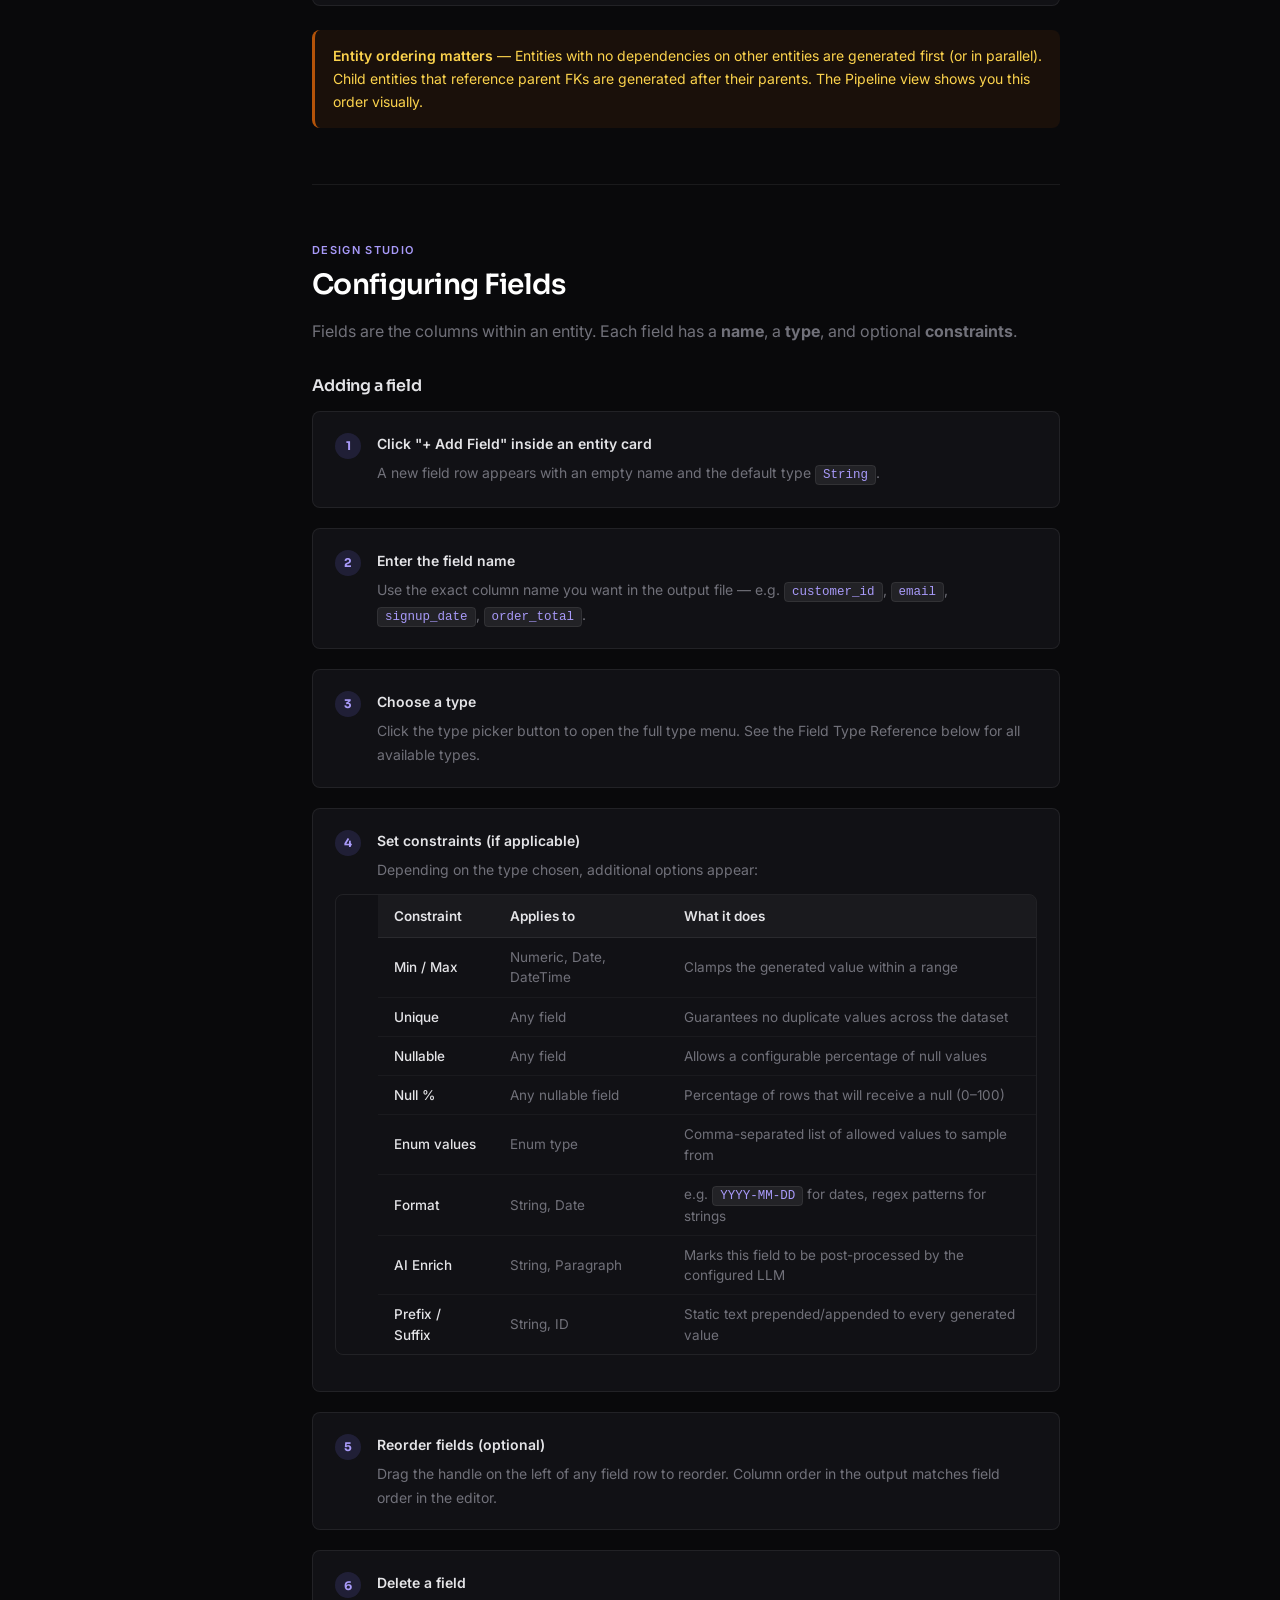
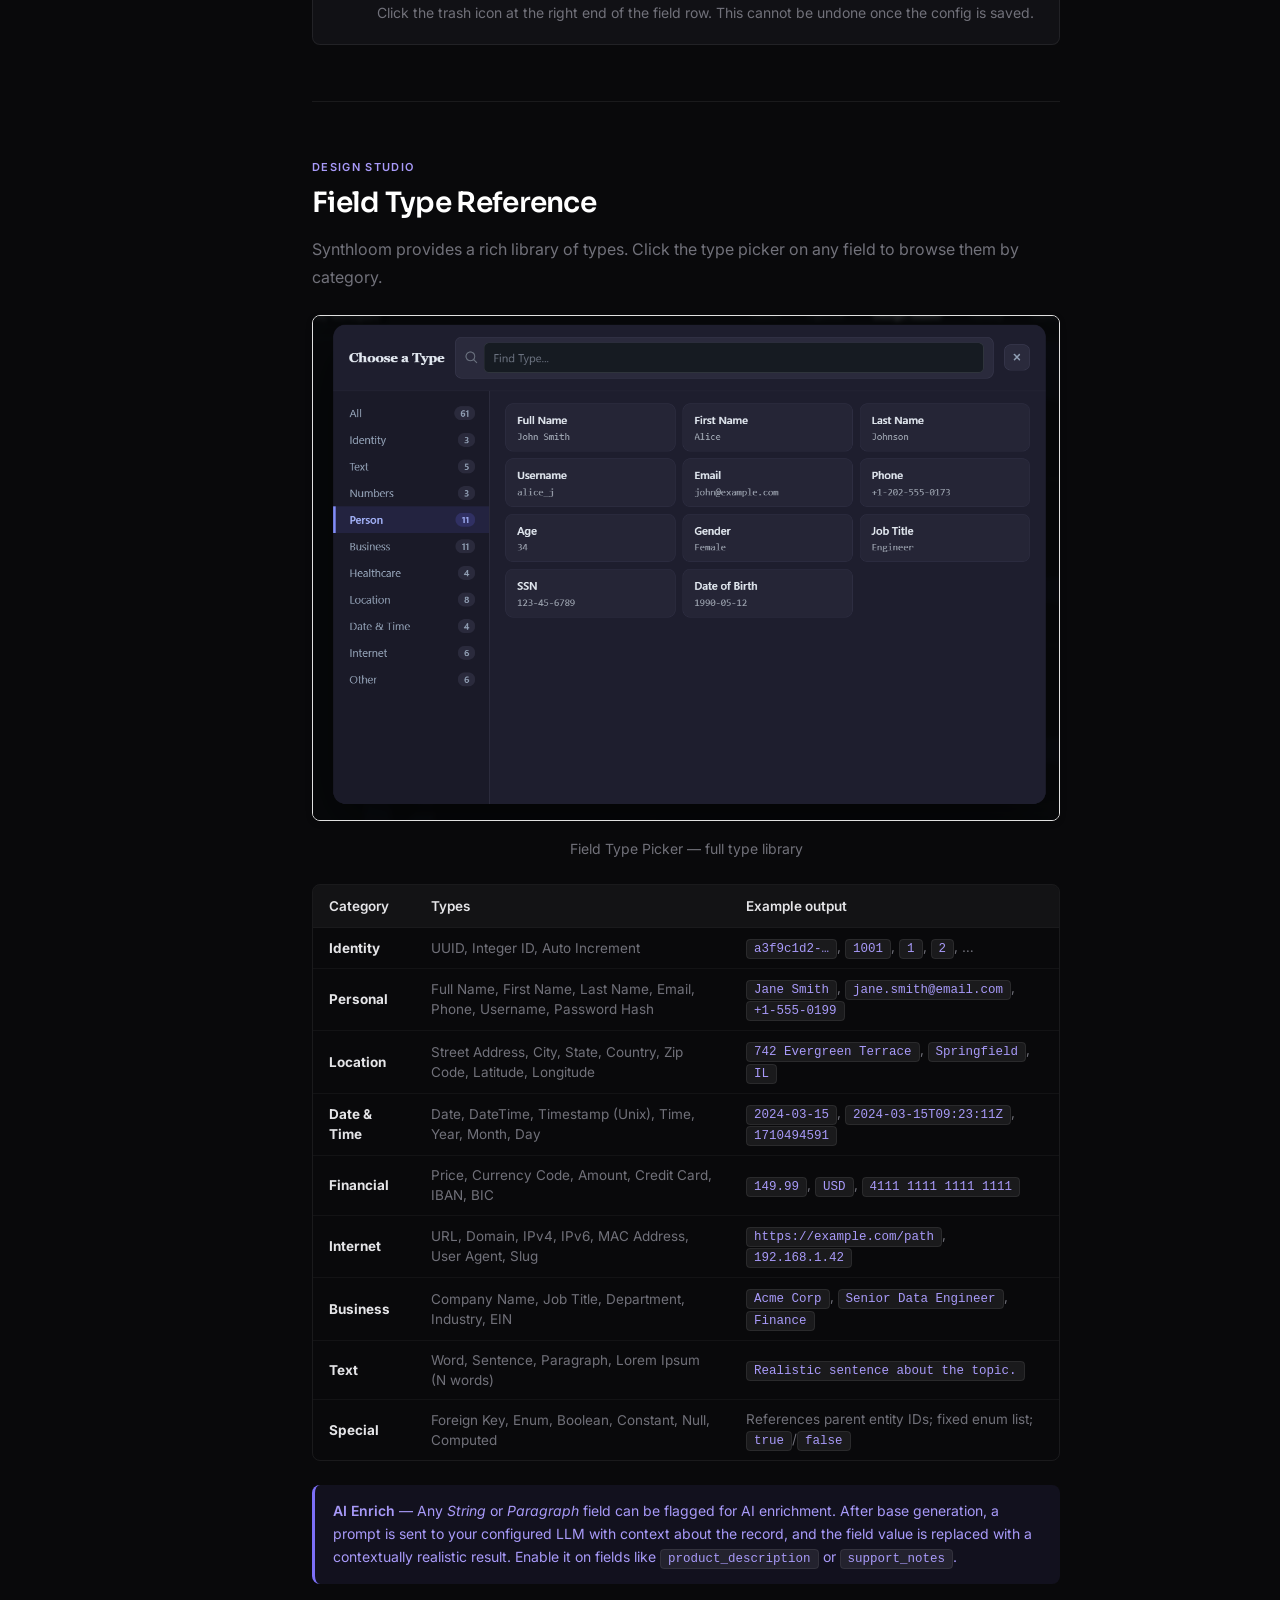
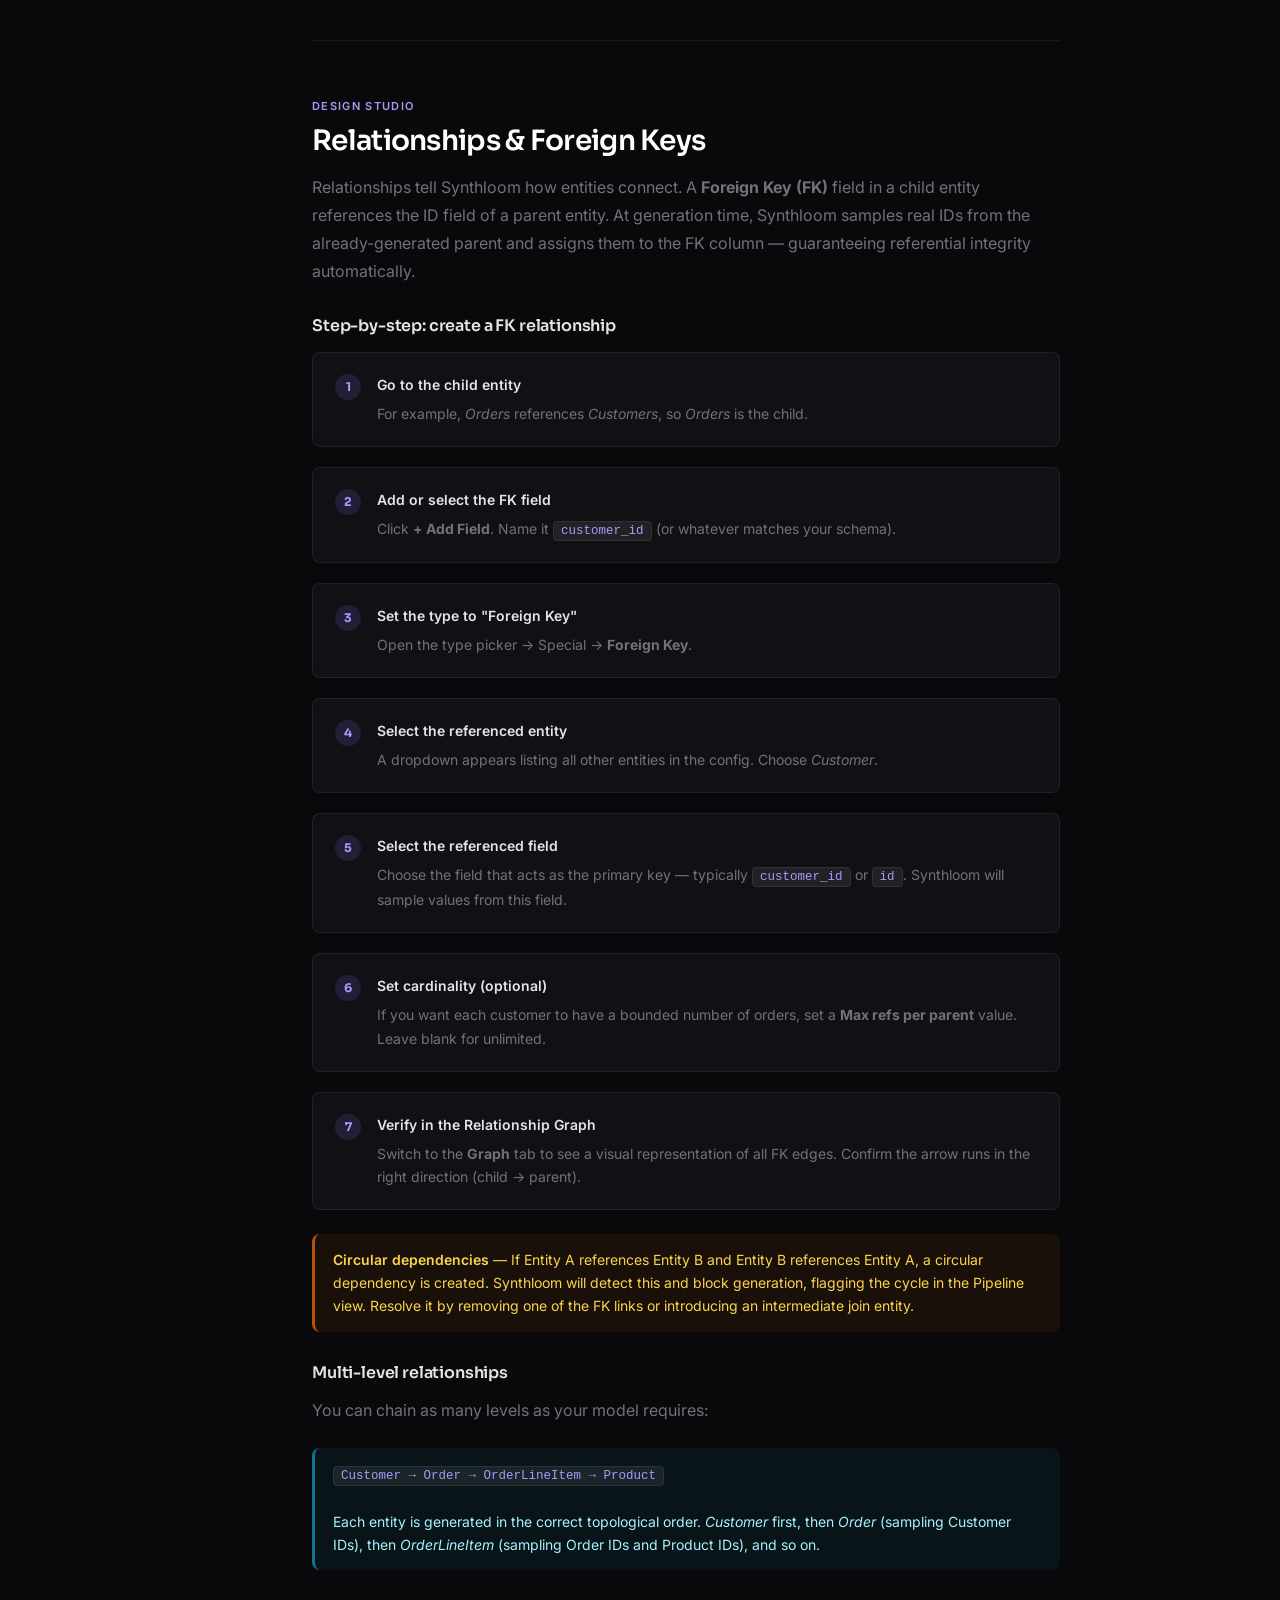
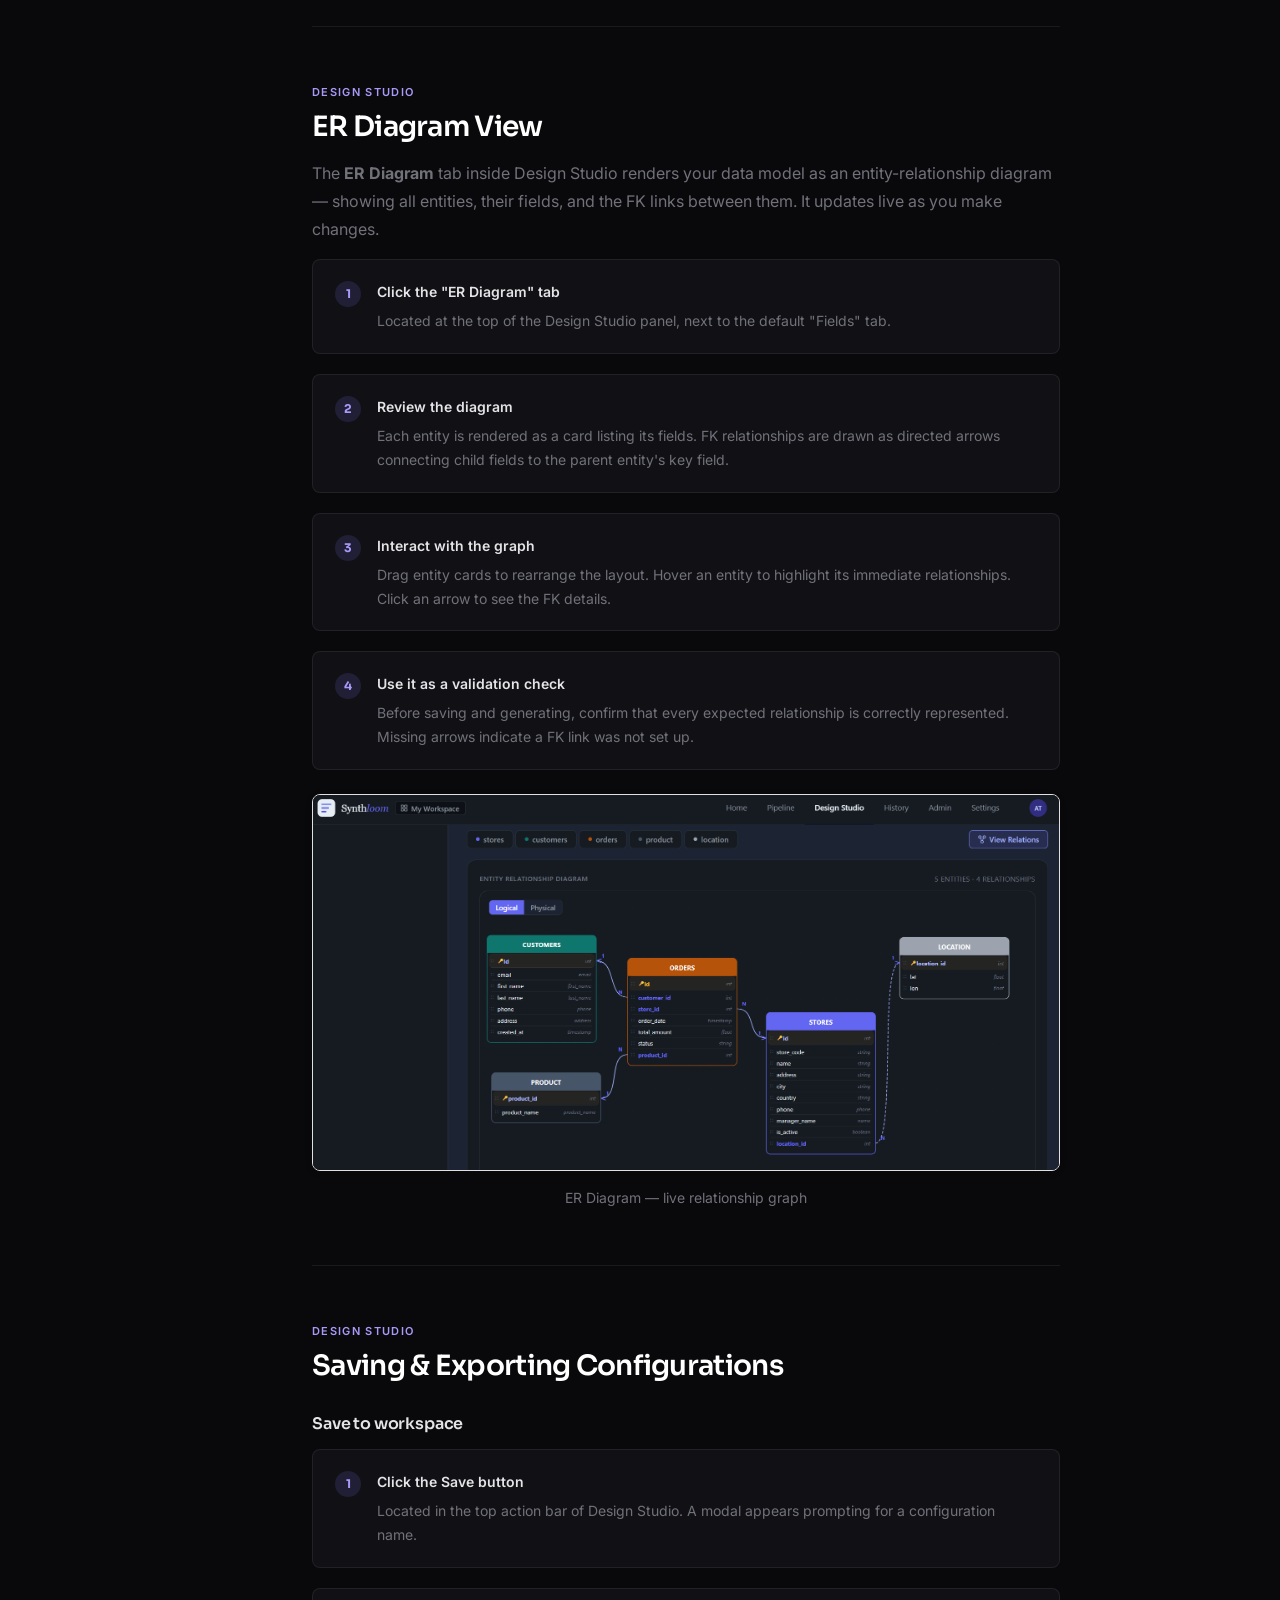
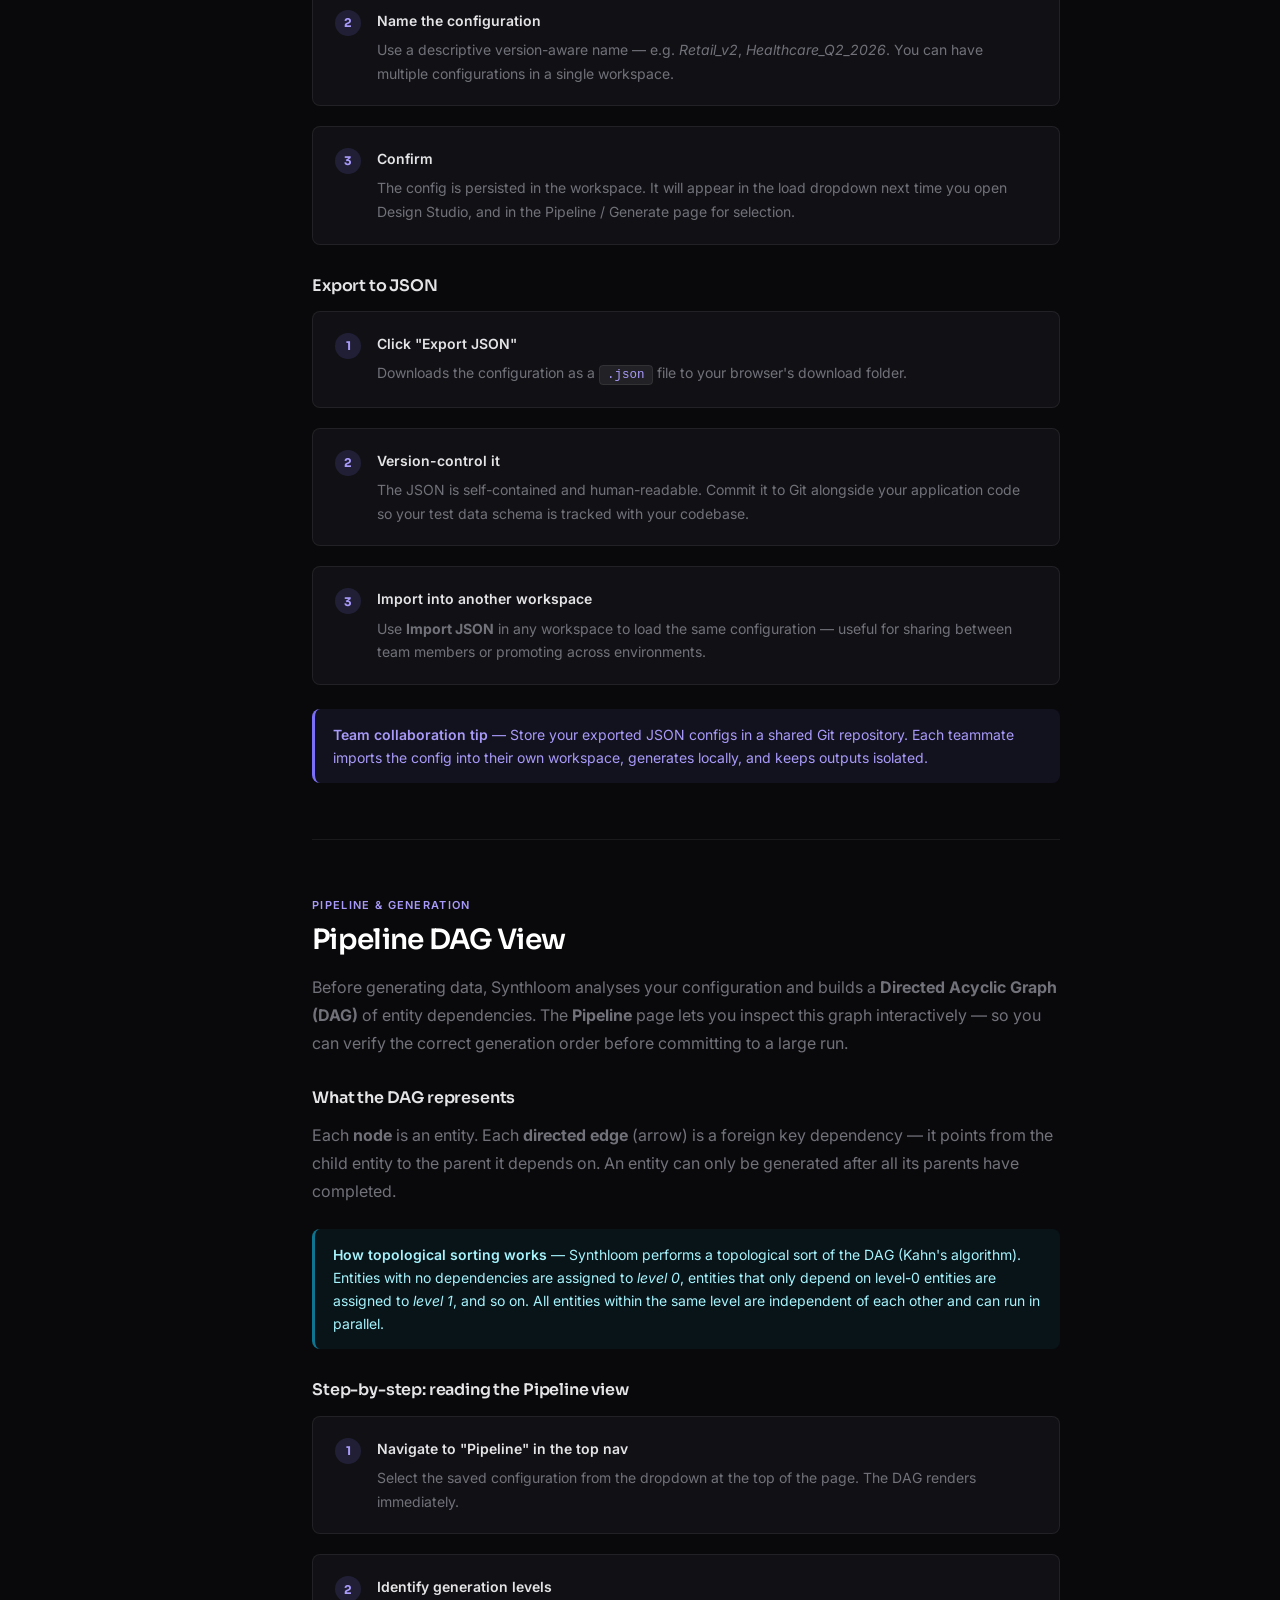
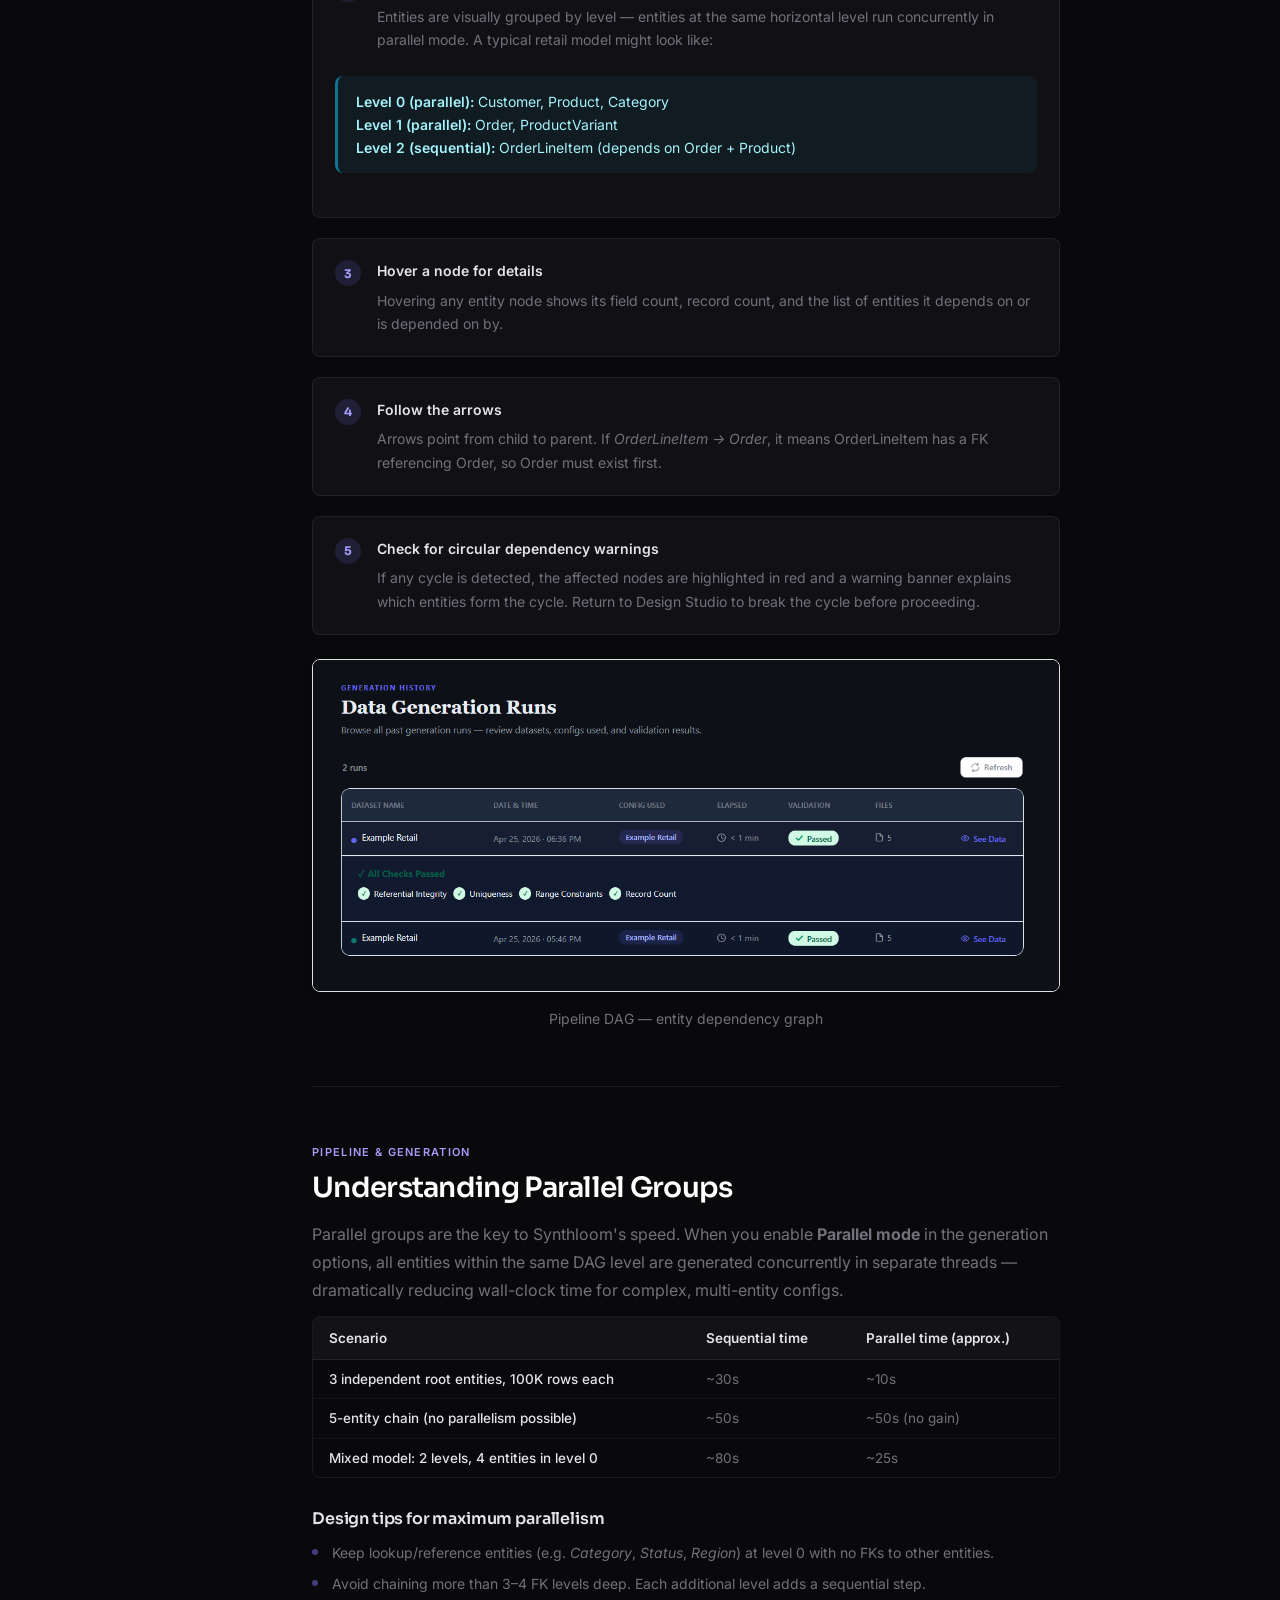
==== commit 01ae8218: "Updated for chatbot" ====
--- a/docs.html
+++ b/docs.html
@@ -1095,5 +1095,31 @@
   </div>
 
   <script src="docs.js"></script>
+
+  <!-- Chat Bubble Widget -->
+  <div id="chat-bubble" class="chat-bubble-container">
+    <div class="chat-bubble-header">
+      <div class="chat-header-info">
+        <div class="chat-status-dot"></div>
+        <h3>Synthloom</h3>
+      </div>
+      <button id="close-chat" class="chat-close" aria-label="Close">
+        <svg width="14" height="14" viewBox="0 0 14 14" fill="none"><path d="M1 1l12 12M13 1L1 13" stroke="currentColor" stroke-width="2" stroke-linecap="round"/></svg>
+      </button>
+    </div>
+    <div id="chat-messages" class="chat-messages"></div>
+    <div class="chat-input-area">
+      <input type="text" id="chat-input" placeholder="Type your question…" autocomplete="off" />
+      <button id="send-chat" aria-label="Send">
+        <svg width="16" height="16" viewBox="0 0 16 16" fill="none"><path d="M14.5 1.5L7 9M14.5 1.5L10 14l-3-5-5-3 12.5-4.5z" stroke="currentColor" stroke-width="1.8" stroke-linecap="round" stroke-linejoin="round"/></svg>
+      </button>
+    </div>
+  </div>
+
+  <button id="chat-toggle" class="chat-toggle-btn" aria-label="Open chat">
+    <svg width="22" height="22" viewBox="0 0 24 24" fill="none"><path d="M21 15a2 2 0 01-2 2H7l-4 4V5a2 2 0 012-2h14a2 2 0 012 2v10z" stroke="currentColor" stroke-width="1.8" stroke-linecap="round" stroke-linejoin="round"/></svg>
+  </button>
+
+  <script src="chatbot.js"></script>
 </body>
 </html>
--- a/styles.css
+++ b/styles.css
@@ -725,7 +725,7 @@
 
 .pipeline {
   display: flex;
-  align-items: flex-start;
+  align-items: stretch;
   gap: 0;
   overflow-x: visible;
   padding-bottom: 8px;
@@ -733,19 +733,36 @@
 
 
 .pipeline-step {
-  flex: 1;
+  flex: 1 1 0;
   min-width: 0;
   display: flex;
   flex-direction: column;
   align-items: center;
   justify-content: flex-start;
-  padding: 16px 12px;
+  padding: 24px 16px;
   border: 1px solid var(--border);
   border-radius: var(--radius);
   background: var(--surface);
   transition: border-color 0.2s;
   box-sizing: border-box;
   text-align: center;
+  height: 100%;
+  min-height: 260px;
+  max-width: 200px;
+  margin: 0 8px;
+}
+
+.pipeline-step .step-body {
+  flex: 1 1 auto;
+  display: flex;
+  flex-direction: column;
+  justify-content: flex-start;
+}
+}
+
+.pipeline {
+  align-items: stretch;
+}
 }
 
 .pipeline-step .step-body h4 {
@@ -931,3 +948,264 @@
   opacity: 1;
   transform: translateY(0);
 }
+
+/* ── CHAT BUBBLE WIDGET ──────────────────────────────────── */
+
+.chat-toggle-btn {
+  position: fixed;
+  bottom: 32px;
+  right: 32px;
+  width: 56px;
+  height: 56px;
+  border-radius: 50%;
+  background: linear-gradient(135deg, #6366f1 0%, #8b5cf6 100%);
+  color: white;
+  border: none;
+  cursor: pointer;
+  box-shadow: 0 8px 28px rgba(99, 102, 241, 0.45);
+  transition: transform 0.25s ease, box-shadow 0.25s ease;
+  z-index: 999;
+  display: flex;
+  align-items: center;
+  justify-content: center;
+}
+
+.chat-toggle-btn:hover {
+  transform: scale(1.1);
+  box-shadow: 0 12px 36px rgba(99, 102, 241, 0.55);
+}
+
+.chat-toggle-btn:active {
+  transform: scale(0.96);
+}
+
+.chat-bubble-container {
+  position: fixed;
+  bottom: 100px;
+  right: 32px;
+  width: 392px;
+  height: 560px;
+  background: #0e0e11;
+  border: 1px solid rgba(255, 255, 255, 0.07);
+  border-radius: 20px;
+  display: flex;
+  flex-direction: column;
+  box-shadow: 0 32px 80px rgba(0, 0, 0, 0.65),
+              0 0 0 1px rgba(99, 102, 241, 0.08);
+  transform: translateY(16px) scale(0.97);
+  transform-origin: bottom right;
+  transition: opacity 0.25s ease, transform 0.3s cubic-bezier(0.16, 1, 0.3, 1);
+  z-index: 1000;
+  opacity: 0;
+  pointer-events: none;
+  overflow: hidden;
+}
+
+.chat-bubble-container.open {
+  transform: translateY(0) scale(1);
+  opacity: 1;
+  pointer-events: auto;
+}
+
+/* Header */
+.chat-bubble-header {
+  padding: 16px 18px;
+  border-bottom: 1px solid rgba(255, 255, 255, 0.06);
+  display: flex;
+  justify-content: space-between;
+  align-items: center;
+  background: #13131a;
+  flex-shrink: 0;
+}
+
+.chat-header-info {
+  display: flex;
+  align-items: center;
+  gap: 10px;
+}
+
+.chat-status-dot {
+  width: 8px;
+  height: 8px;
+  border-radius: 50%;
+  background: #34d399;
+  box-shadow: 0 0 0 3px rgba(52, 211, 153, 0.2);
+  flex-shrink: 0;
+}
+
+.chat-bubble-header h3 {
+  margin: 0;
+  font-size: 15px;
+  font-weight: 600;
+  color: #f4f4f5;
+  letter-spacing: -0.2px;
+  font-family: var(--font-display);
+}
+
+.chat-close {
+  background: transparent;
+  border: none;
+  color: #52525b;
+  cursor: pointer;
+  width: 32px;
+  height: 32px;
+  display: flex;
+  align-items: center;
+  justify-content: center;
+  border-radius: 8px;
+  transition: background 0.15s, color 0.15s;
+  flex-shrink: 0;
+}
+
+.chat-close:hover {
+  background: rgba(255, 255, 255, 0.06);
+  color: #e4e4e7;
+}
+
+/* Messages */
+.chat-messages {
+  flex: 1;
+  overflow-y: auto;
+  padding: 20px 16px;
+  display: flex;
+  flex-direction: column;
+  gap: 10px;
+  background: #0e0e11;
+}
+
+.chat-messages::-webkit-scrollbar {
+  width: 4px;
+}
+
+.chat-messages::-webkit-scrollbar-track {
+  background: transparent;
+}
+
+.chat-messages::-webkit-scrollbar-thumb {
+  background: rgba(255, 255, 255, 0.08);
+  border-radius: 2px;
+}
+
+.chat-msg {
+  padding: 11px 15px;
+  border-radius: 14px;
+  max-width: 82%;
+  word-wrap: break-word;
+  font-size: 13.5px;
+  line-height: 1.6;
+  animation: msgIn 0.22s ease;
+}
+
+@keyframes msgIn {
+  from { opacity: 0; transform: translateY(8px); }
+  to   { opacity: 1; transform: translateY(0); }
+}
+
+.chat-msg-user {
+  background: #6366f1;
+  color: #fff;
+  align-self: flex-end;
+  border-radius: 14px 14px 4px 14px;
+}
+
+.chat-msg-bot {
+  background: #1c1c24;
+  color: #d4d4d8;
+  align-self: flex-start;
+  border: 1px solid rgba(255, 255, 255, 0.06);
+  border-radius: 14px 14px 14px 4px;
+}
+
+/* Input area */
+.chat-input-area {
+  padding: 14px 16px;
+  border-top: 1px solid rgba(255, 255, 255, 0.06);
+  display: flex;
+  gap: 8px;
+  align-items: center;
+  background: #13131a;
+  flex-shrink: 0;
+}
+
+.chat-input-area input {
+  flex: 1;
+  padding: 10px 14px;
+  background: #1c1c24;
+  border: 1px solid rgba(255, 255, 255, 0.08);
+  border-radius: 10px;
+  color: #f4f4f5;
+  font-size: 13.5px;
+  font-family: var(--font-sans);
+  transition: border-color 0.2s, box-shadow 0.2s;
+}
+
+.chat-input-area input:focus {
+  outline: none;
+  border-color: rgba(99, 102, 241, 0.5);
+  box-shadow: 0 0 0 3px rgba(99, 102, 241, 0.1);
+}
+
+.chat-input-area input::placeholder {
+  color: #52525b;
+}
+
+.chat-input-area button {
+  width: 38px;
+  height: 38px;
+  padding: 0;
+  background: #6366f1;
+  color: white;
+  border: none;
+  border-radius: 10px;
+  cursor: pointer;
+  display: flex;
+  align-items: center;
+  justify-content: center;
+  transition: background 0.2s, transform 0.15s;
+  flex-shrink: 0;
+}
+
+.chat-input-area button:hover {
+  background: #4f46e5;
+  transform: translateY(-1px);
+}
+
+.chat-input-area button:active {
+  transform: translateY(0);
+}
+
+/* Responsive */
+@media (max-width: 768px) {
+  .chat-bubble-container {
+    width: 360px;
+    height: 520px;
+    bottom: 88px;
+    right: 20px;
+  }
+
+  .chat-toggle-btn {
+    bottom: 20px;
+    right: 20px;
+  }
+}
+
+@media (max-width: 480px) {
+  .chat-bubble-container {
+    width: calc(100vw - 24px);
+    height: 480px;
+    bottom: 80px;
+    right: 12px;
+  }
+
+  .chat-toggle-btn {
+    bottom: 16px;
+    right: 12px;
+    width: 52px;
+    height: 52px;
+  }
+
+  .chat-msg {
+    max-width: 88%;
+    font-size: 13px;
+  }
+}
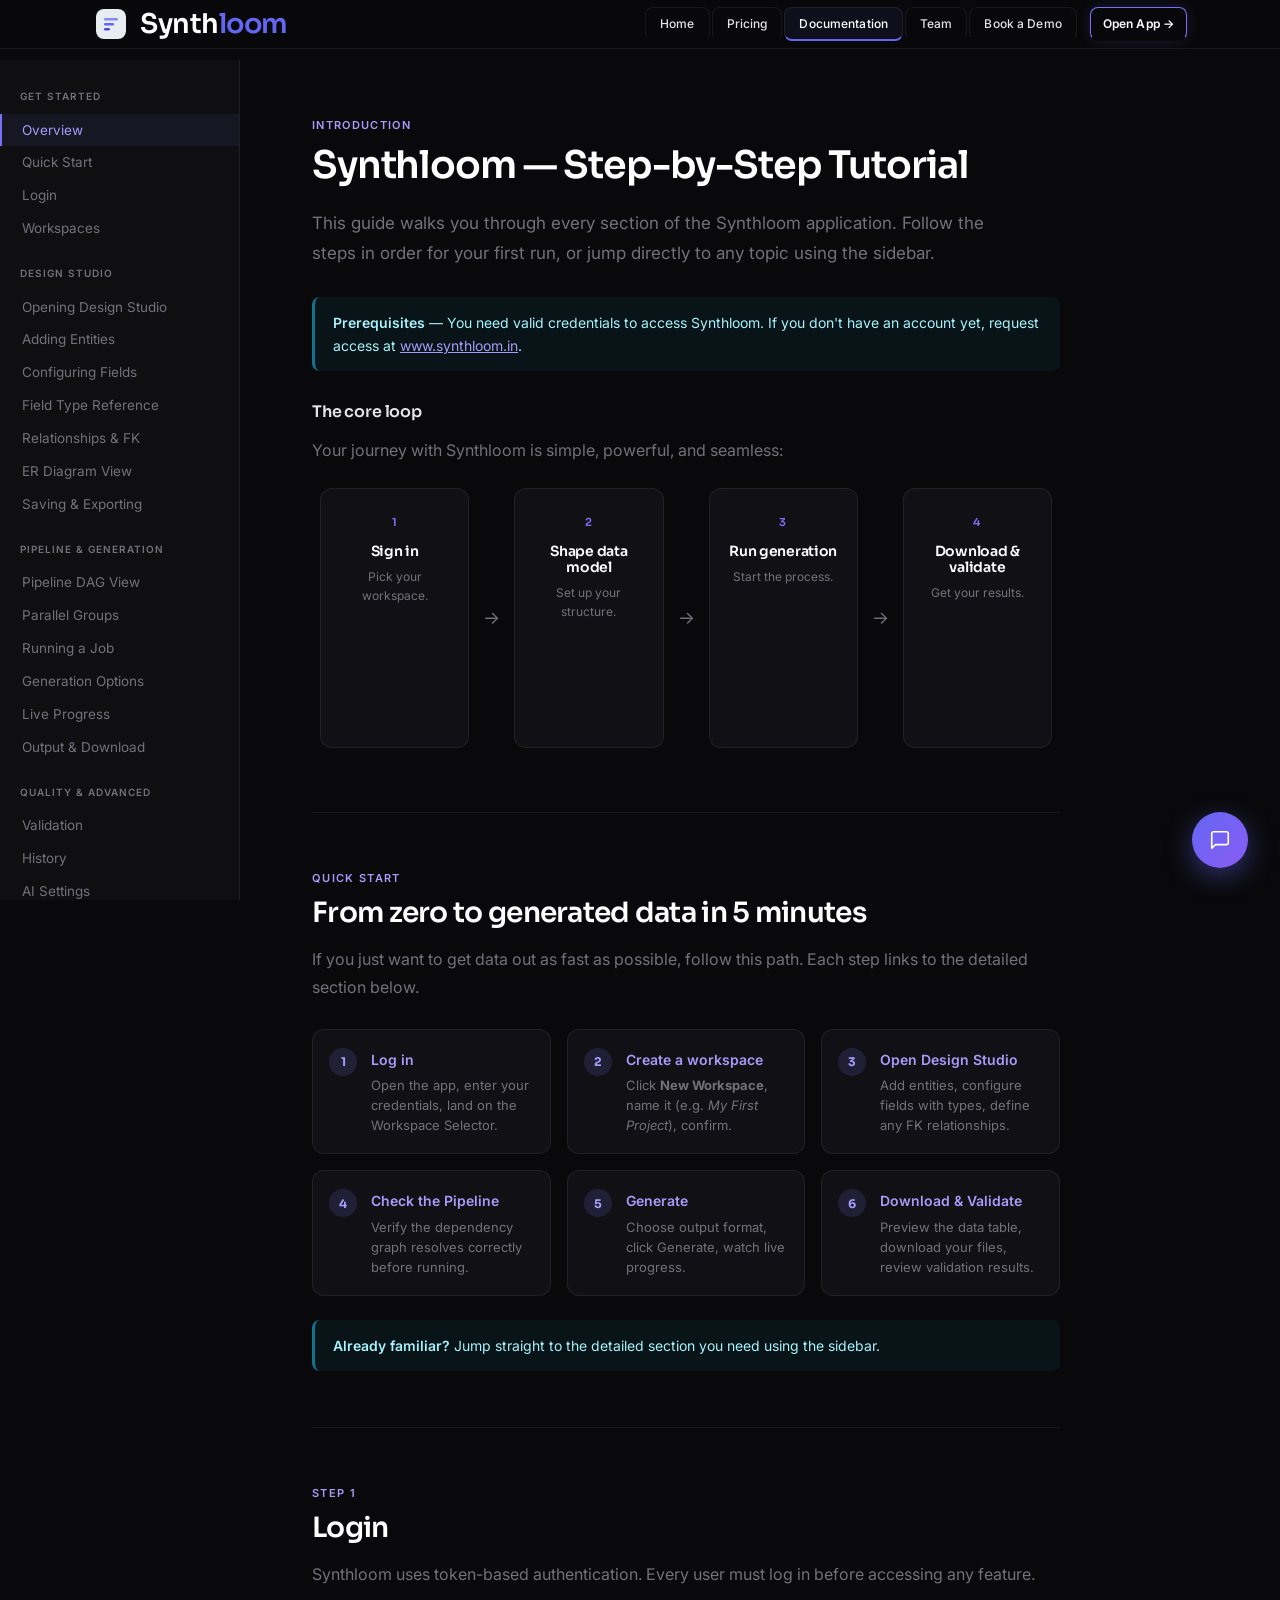
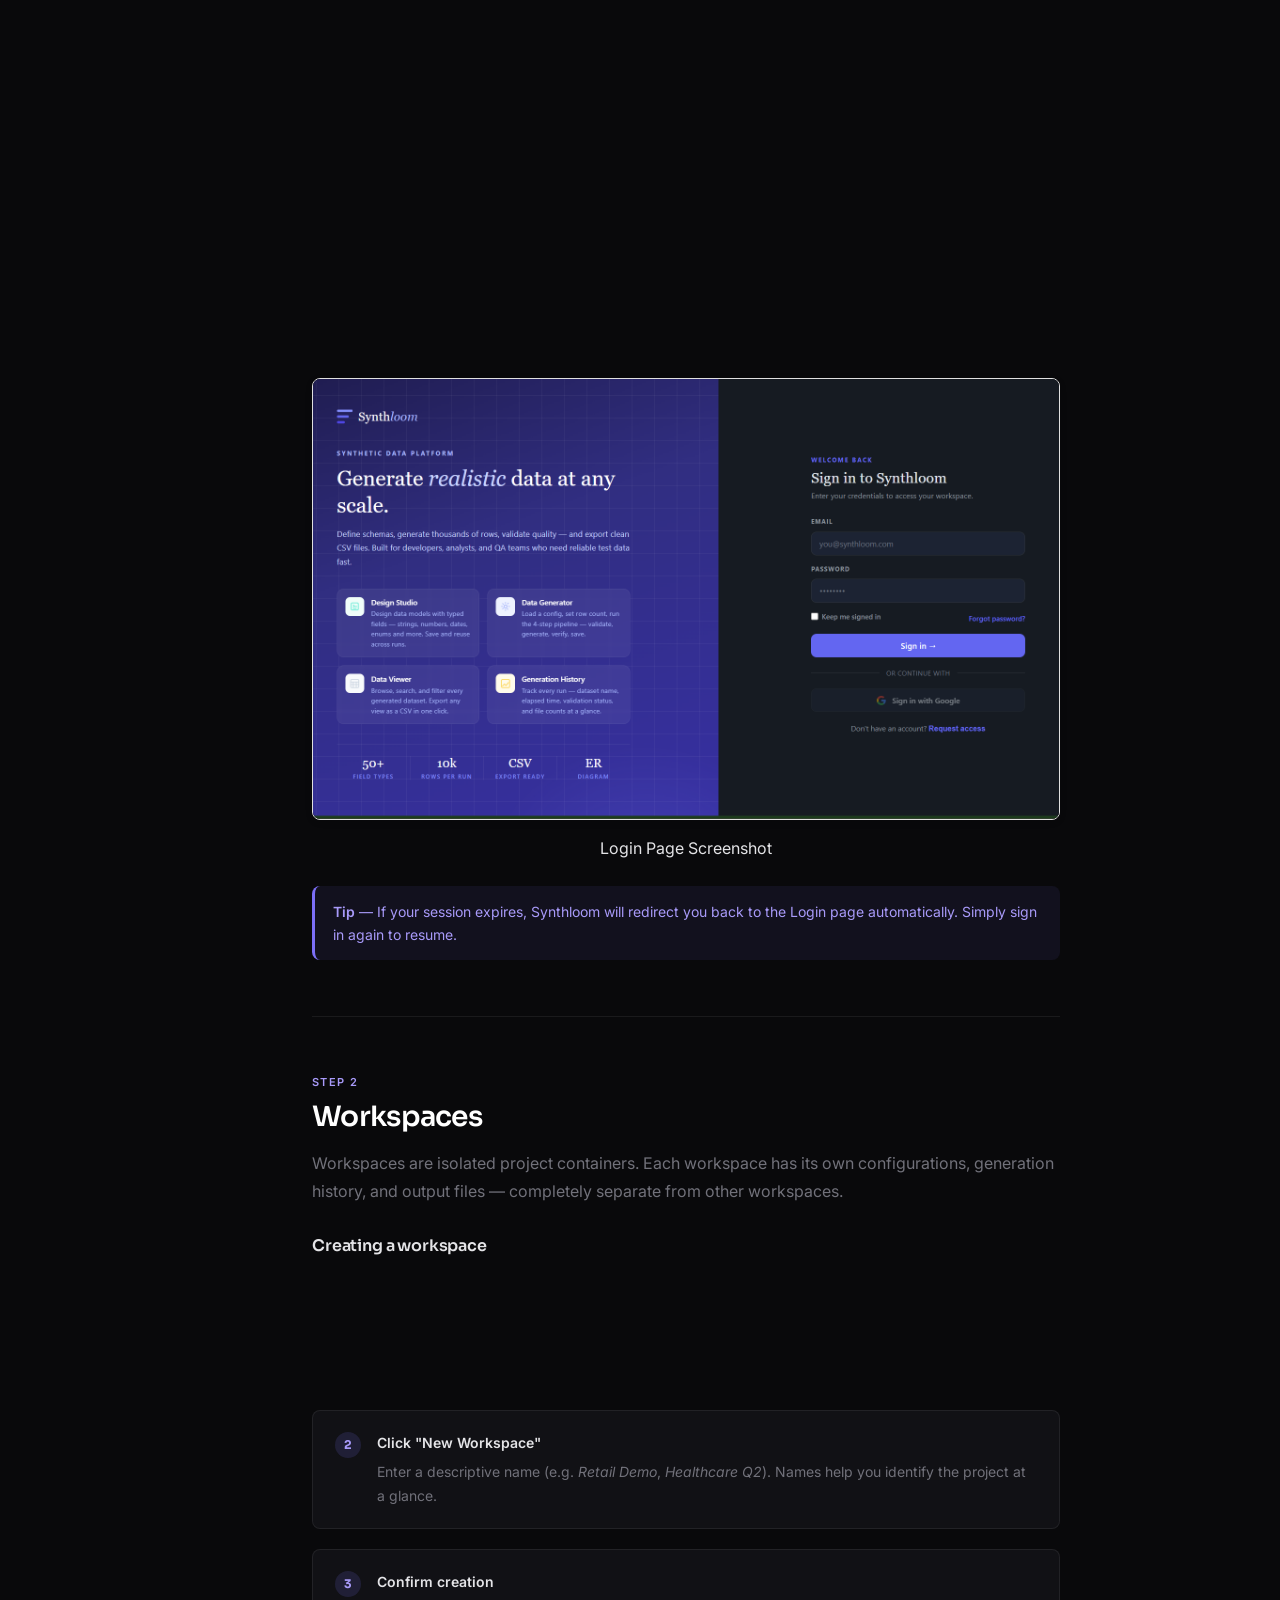
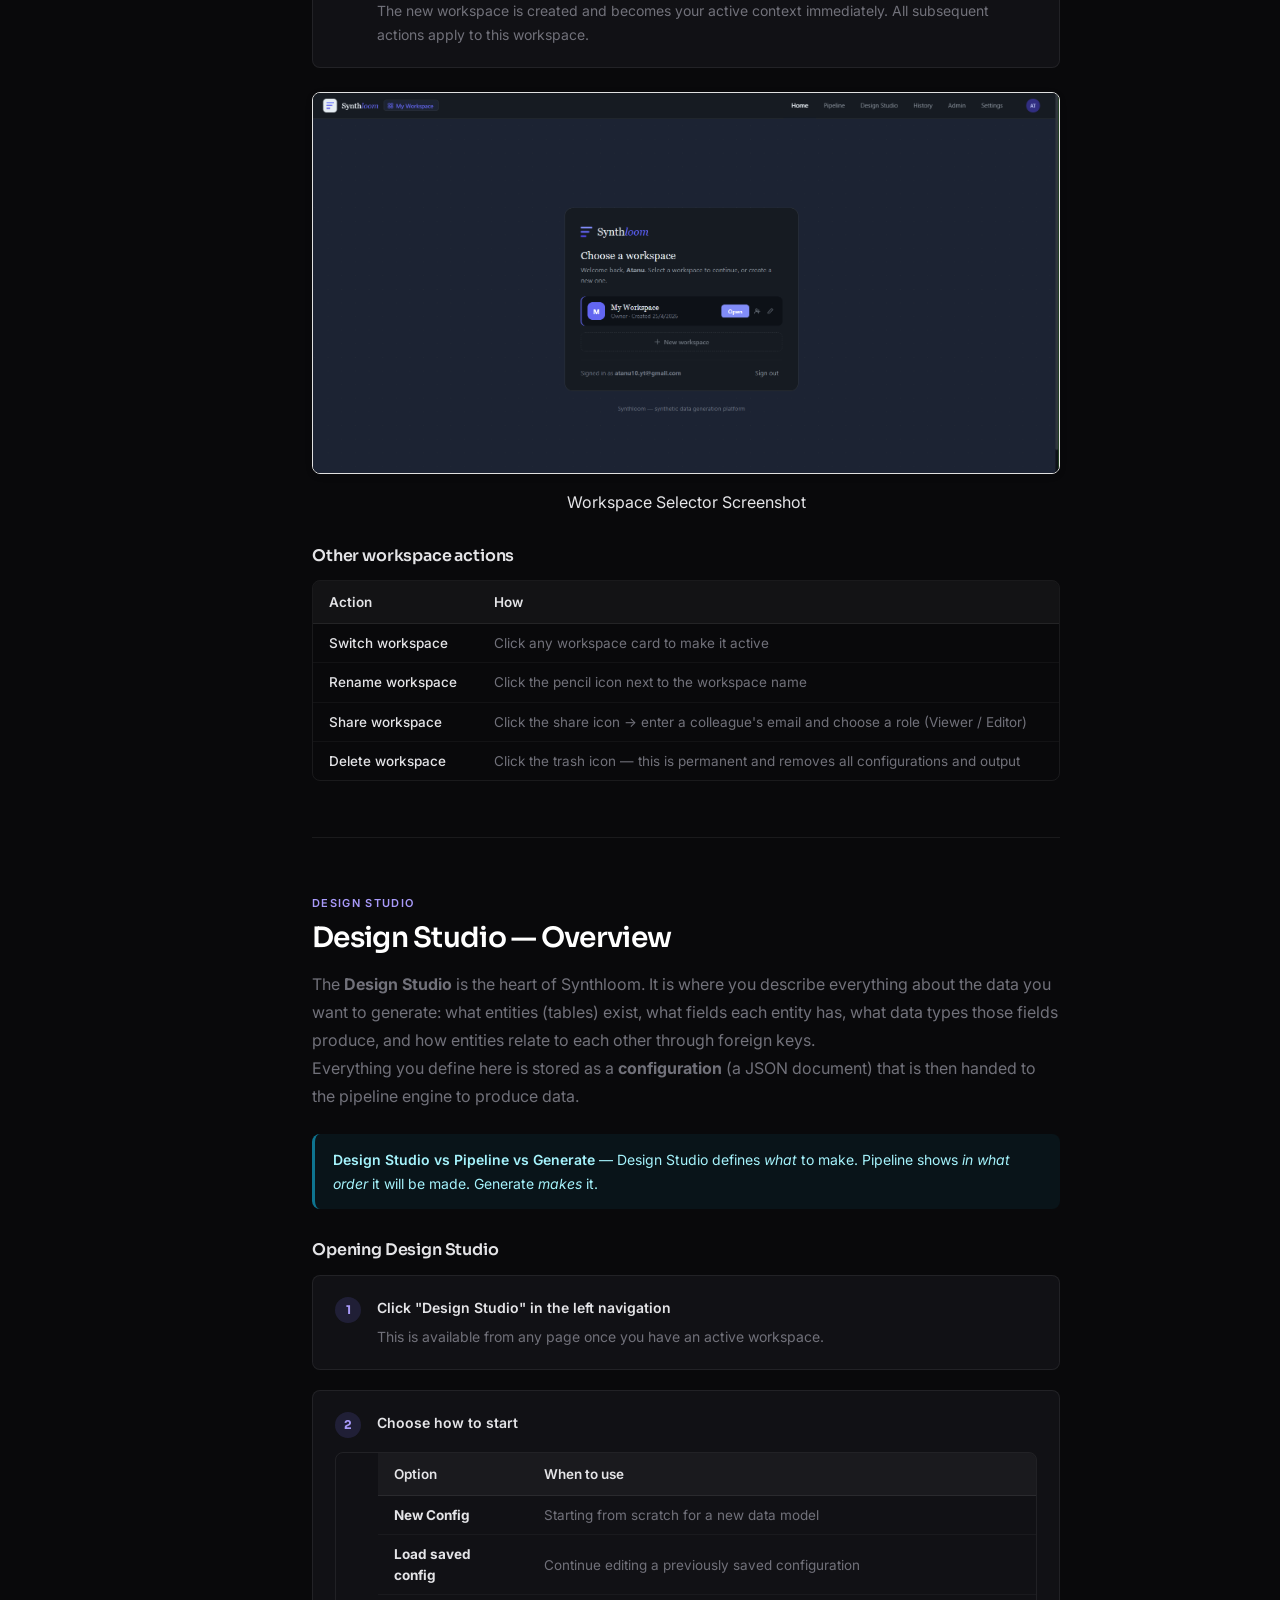
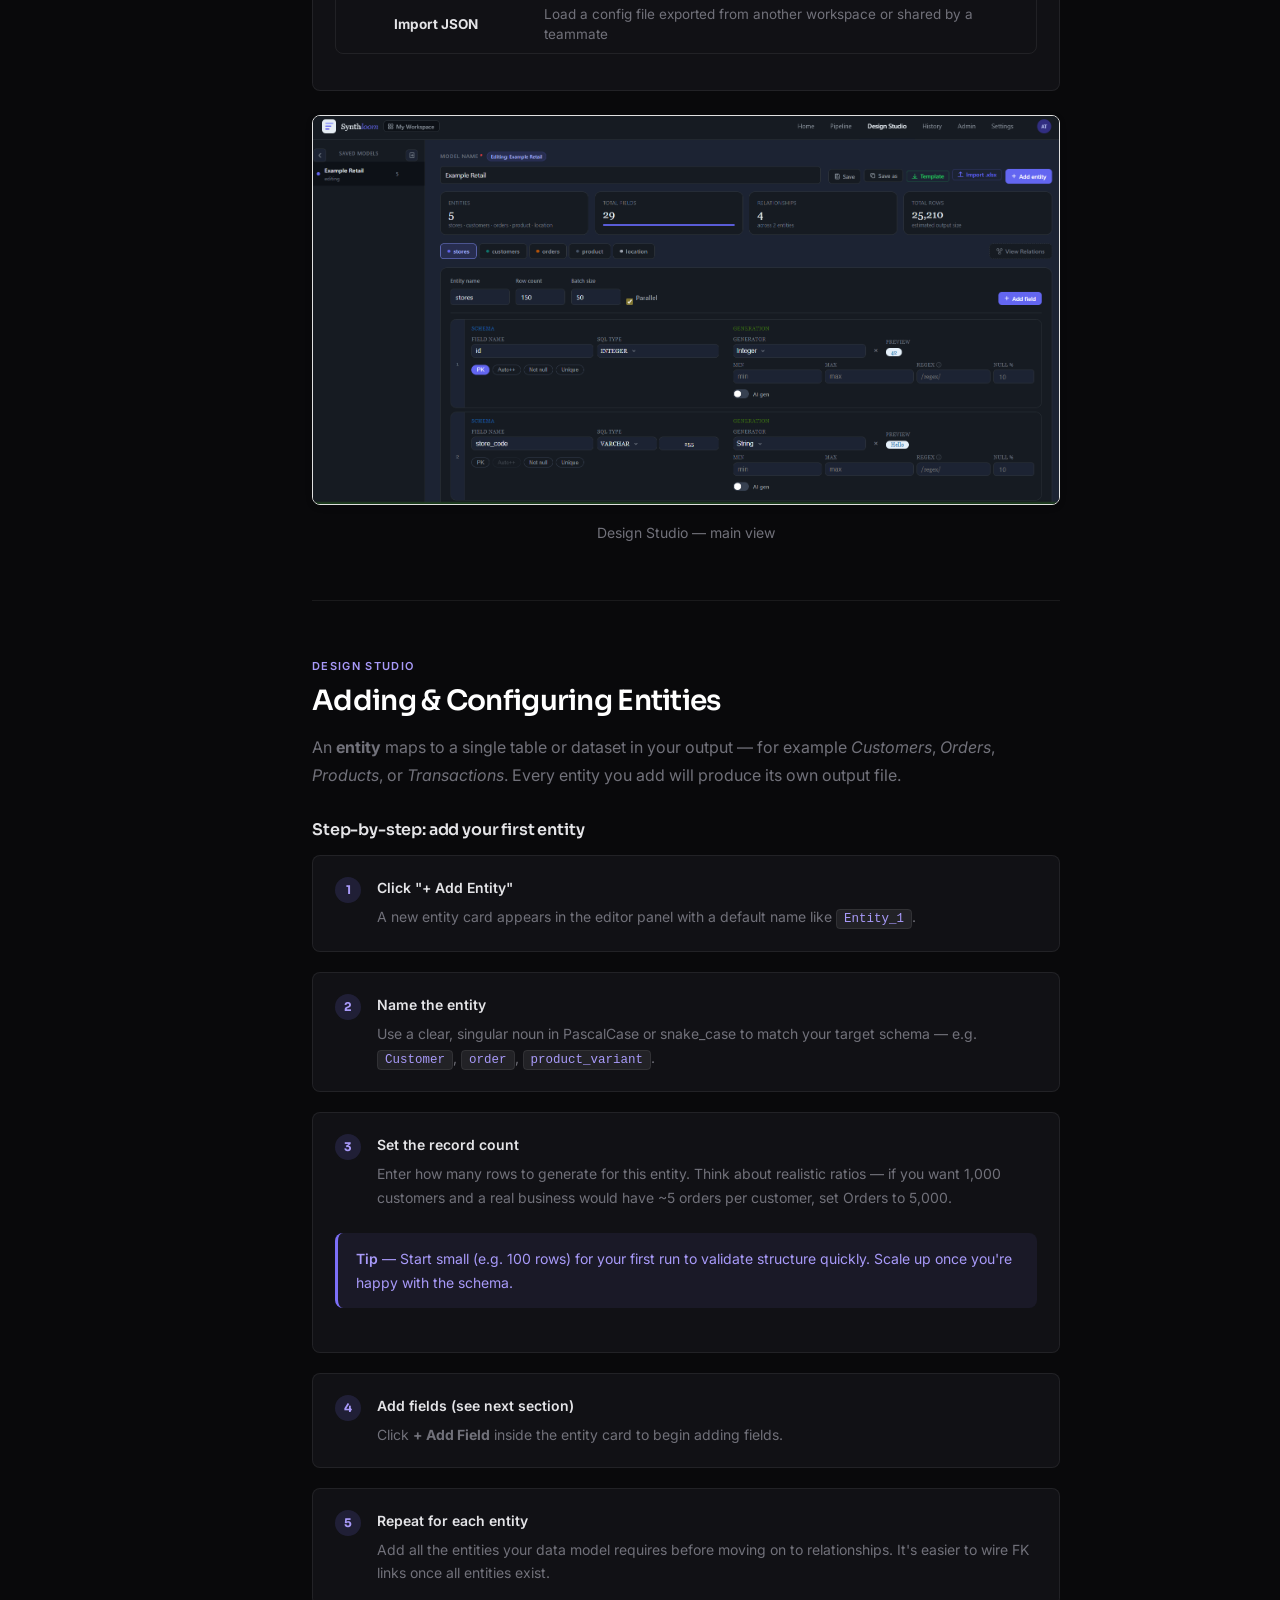
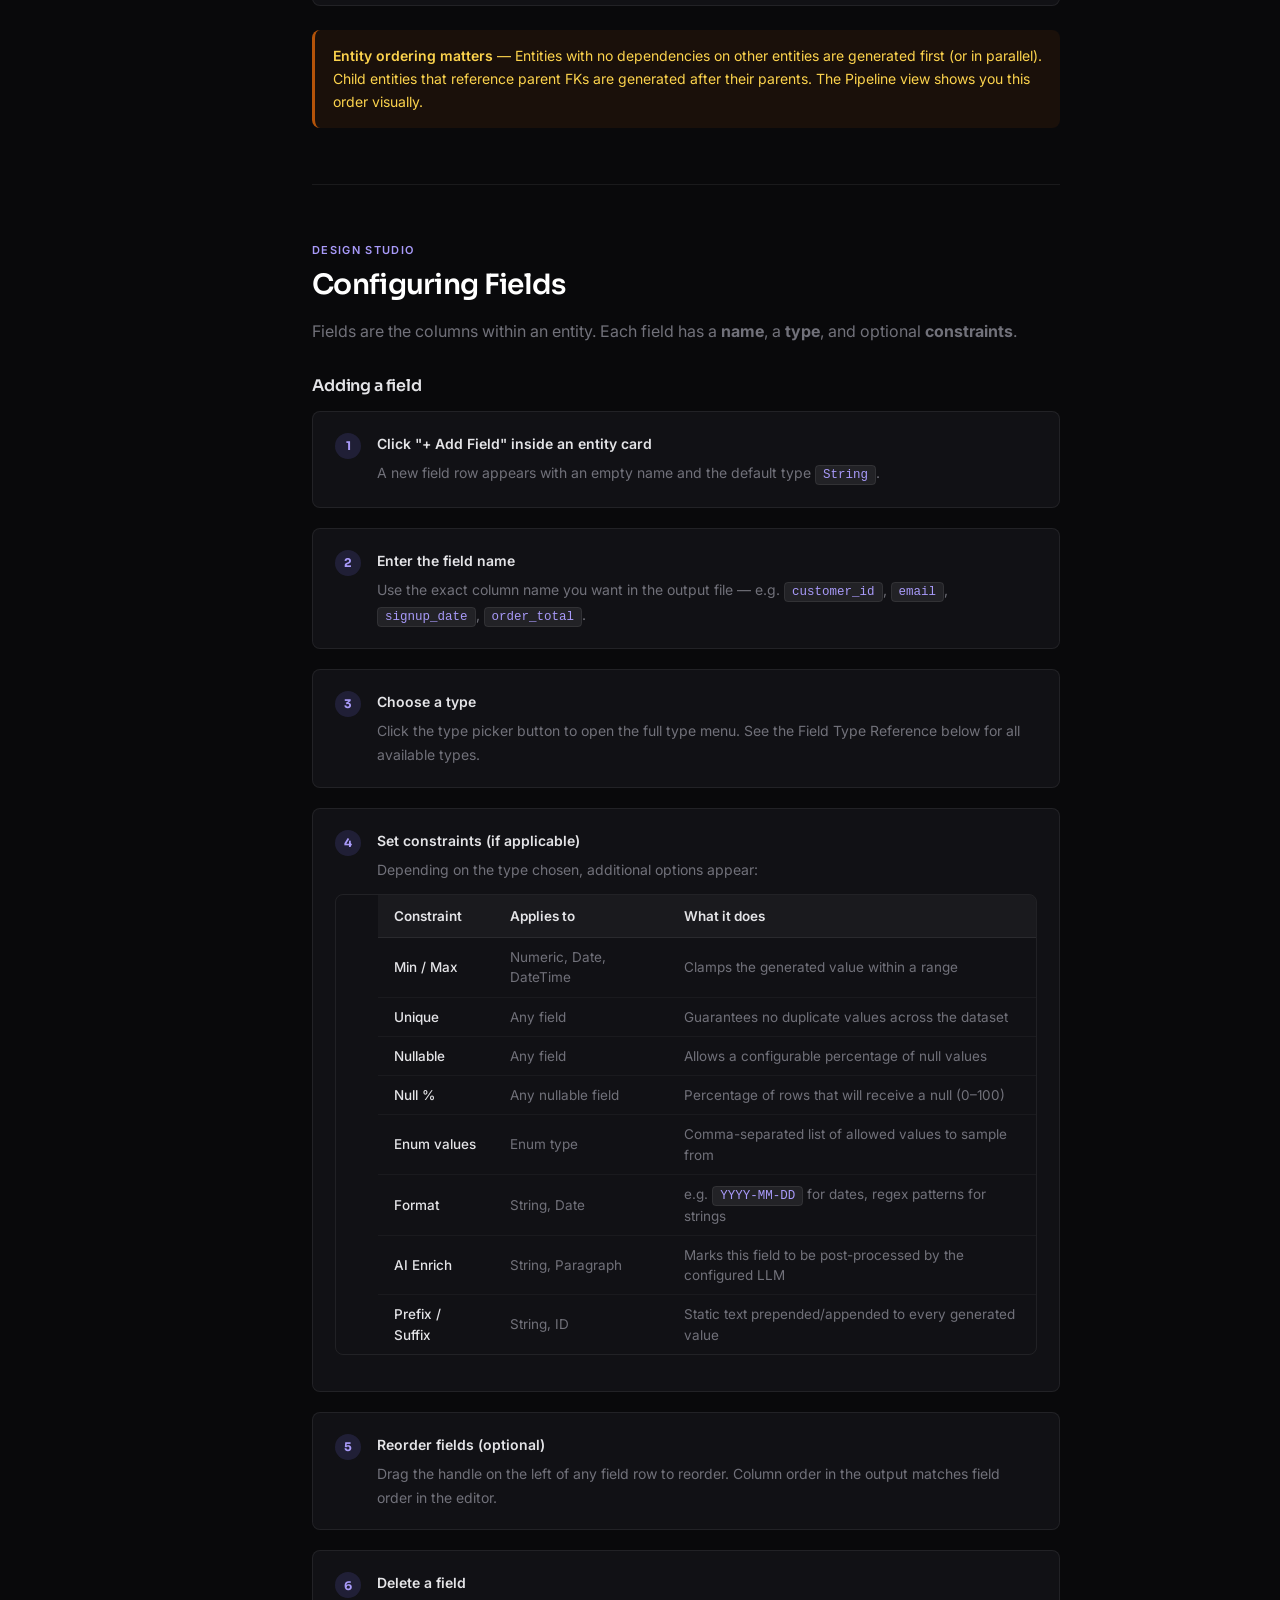
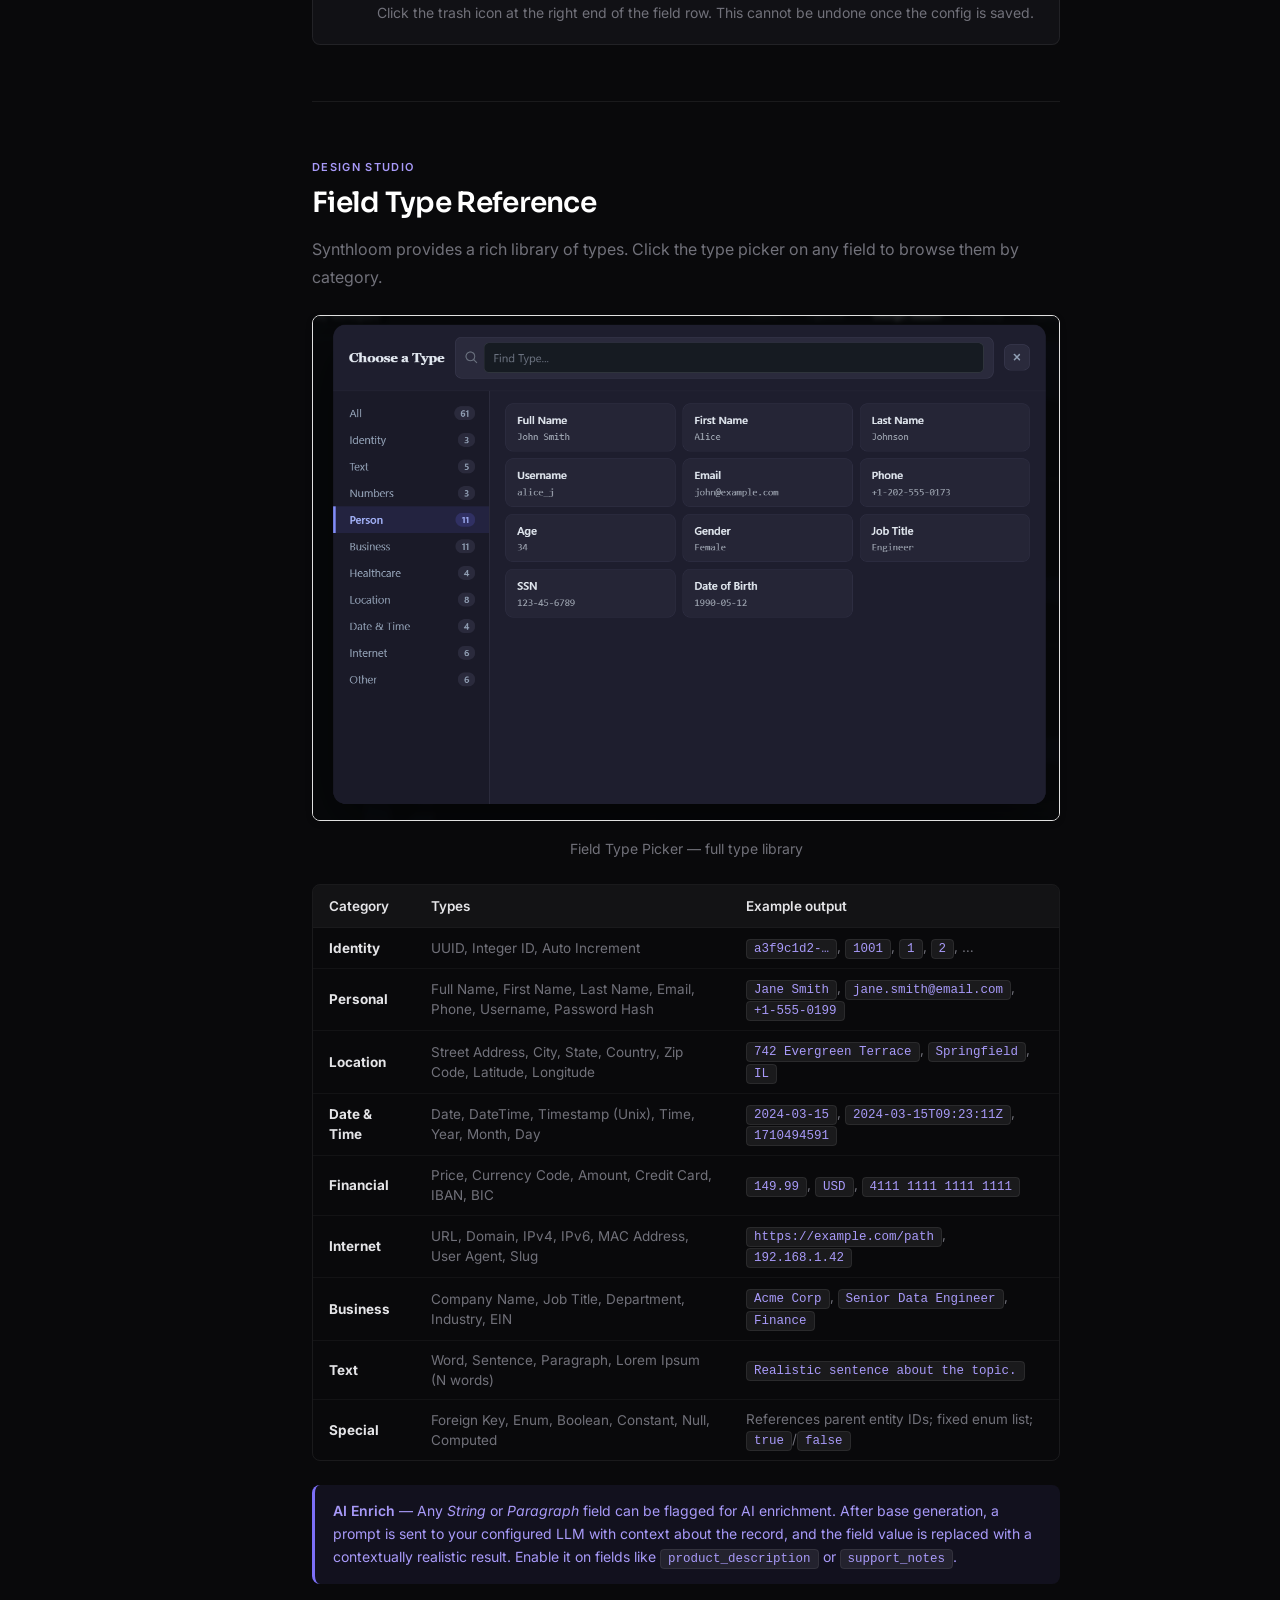
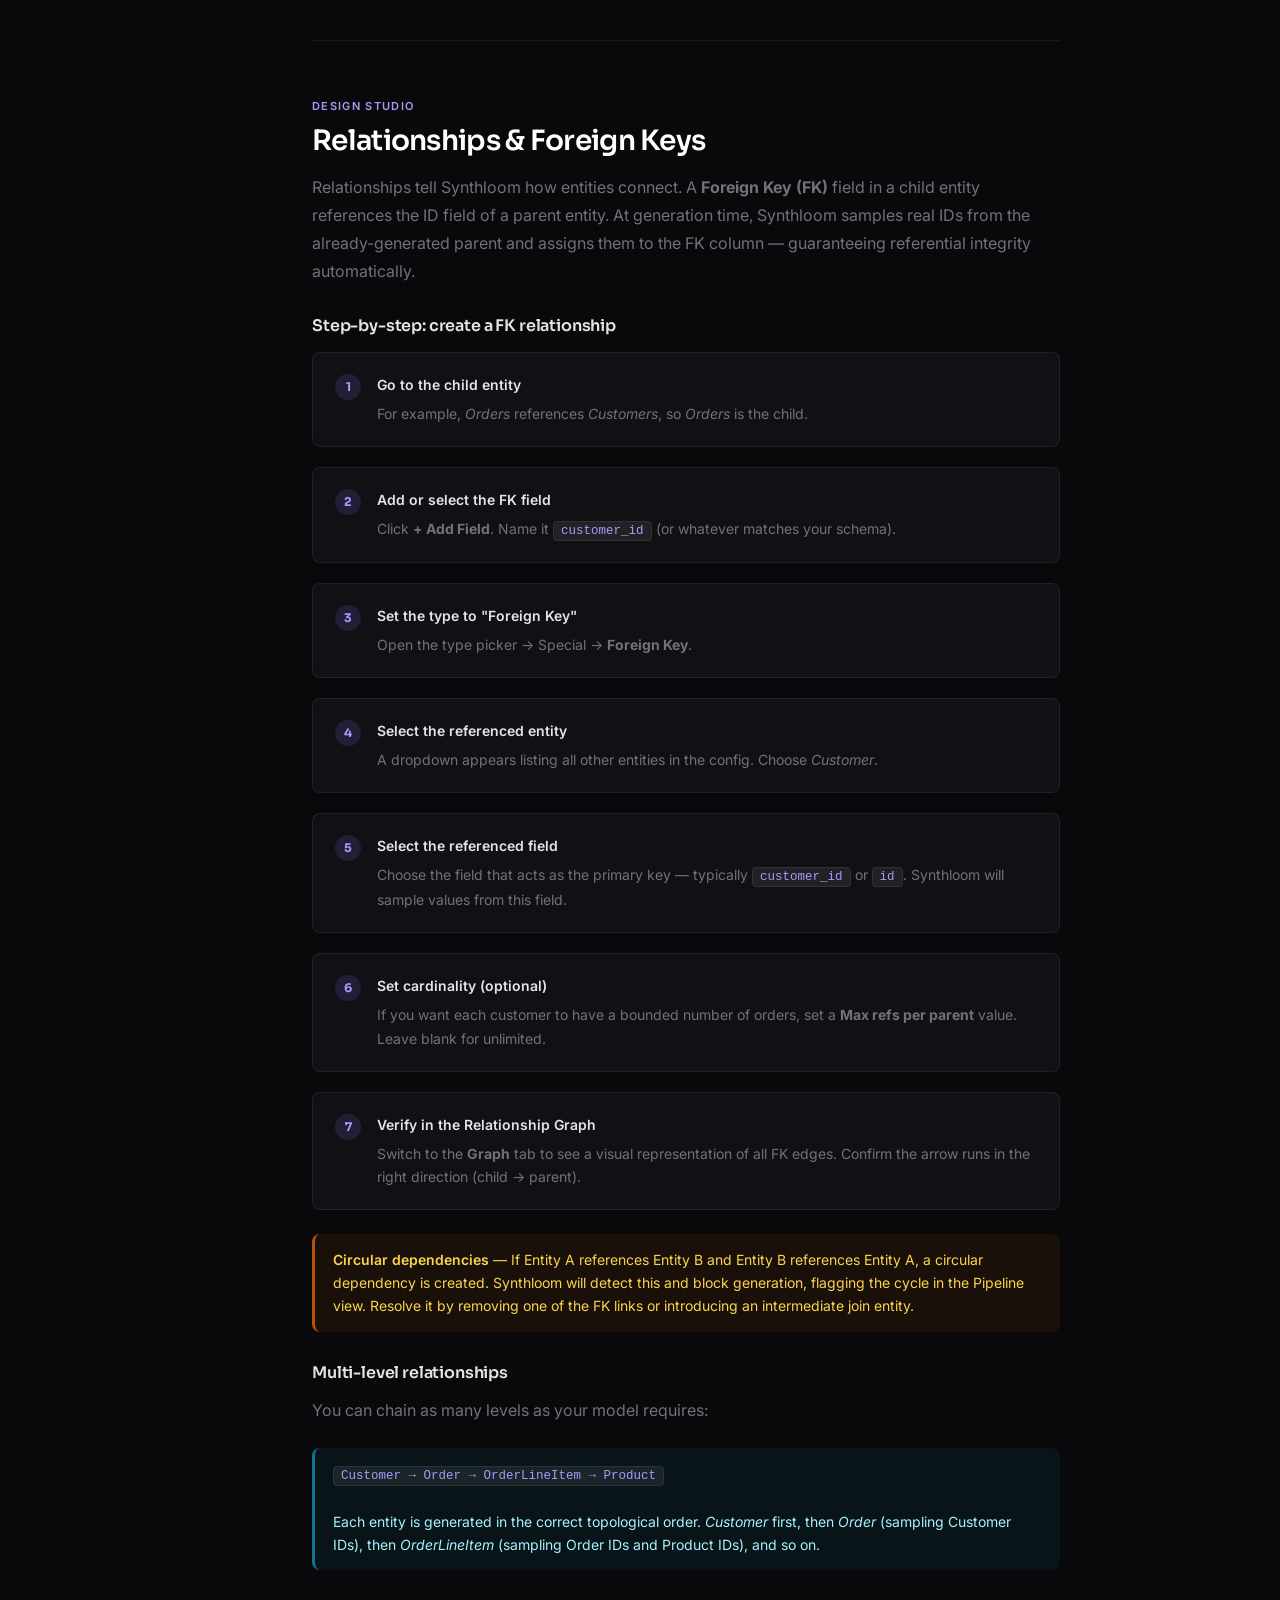
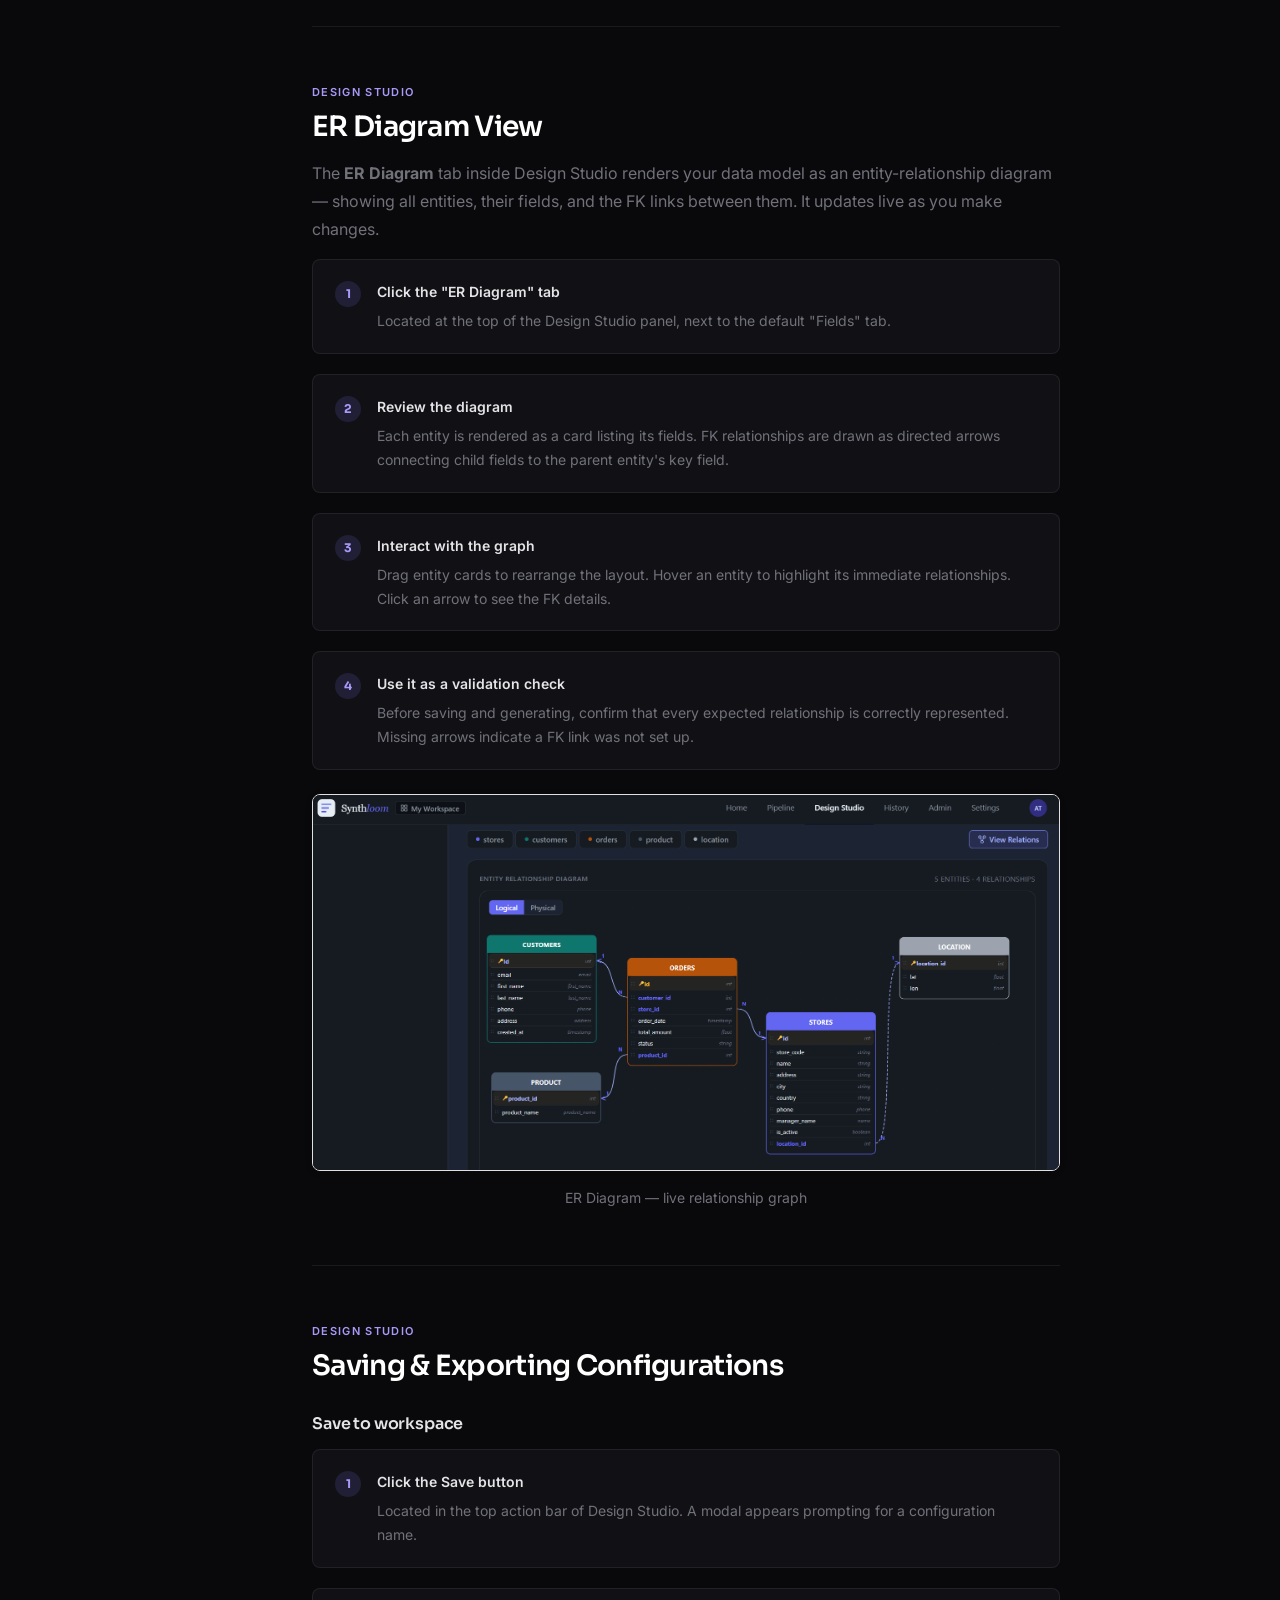
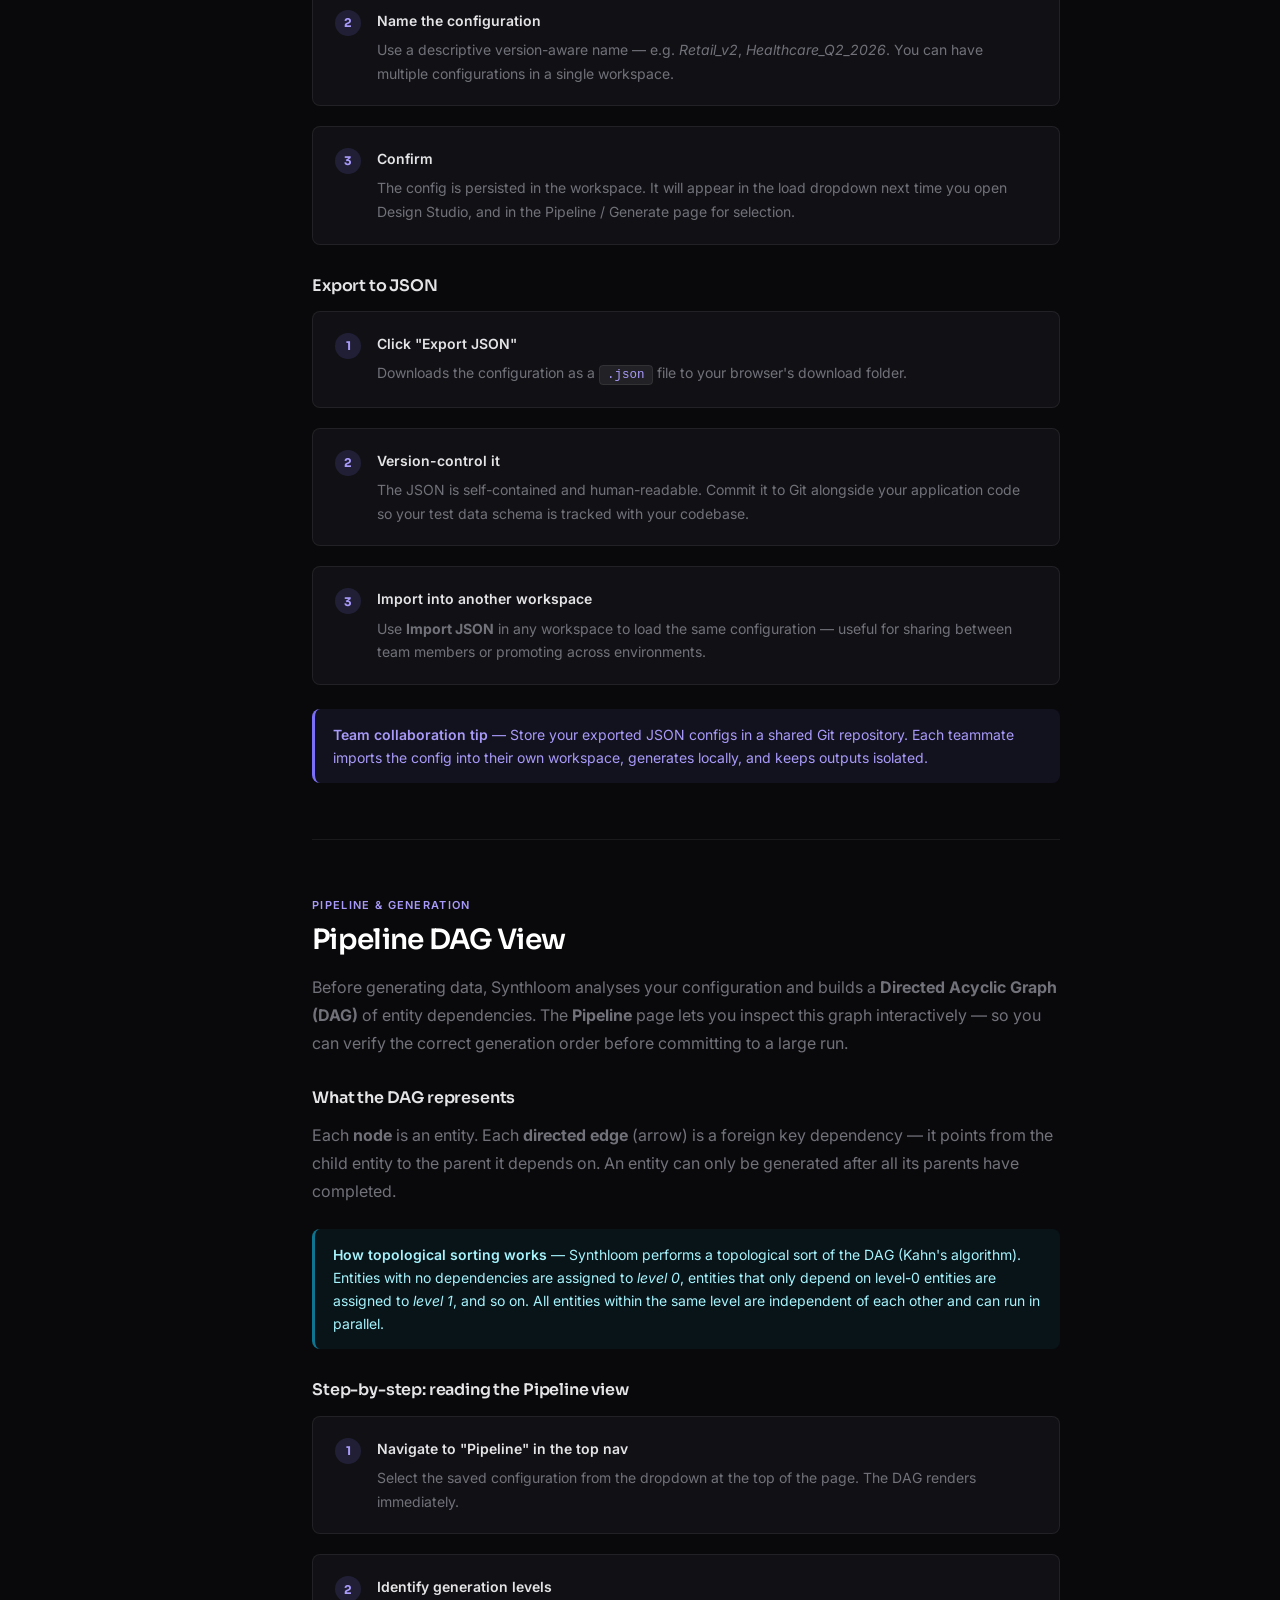
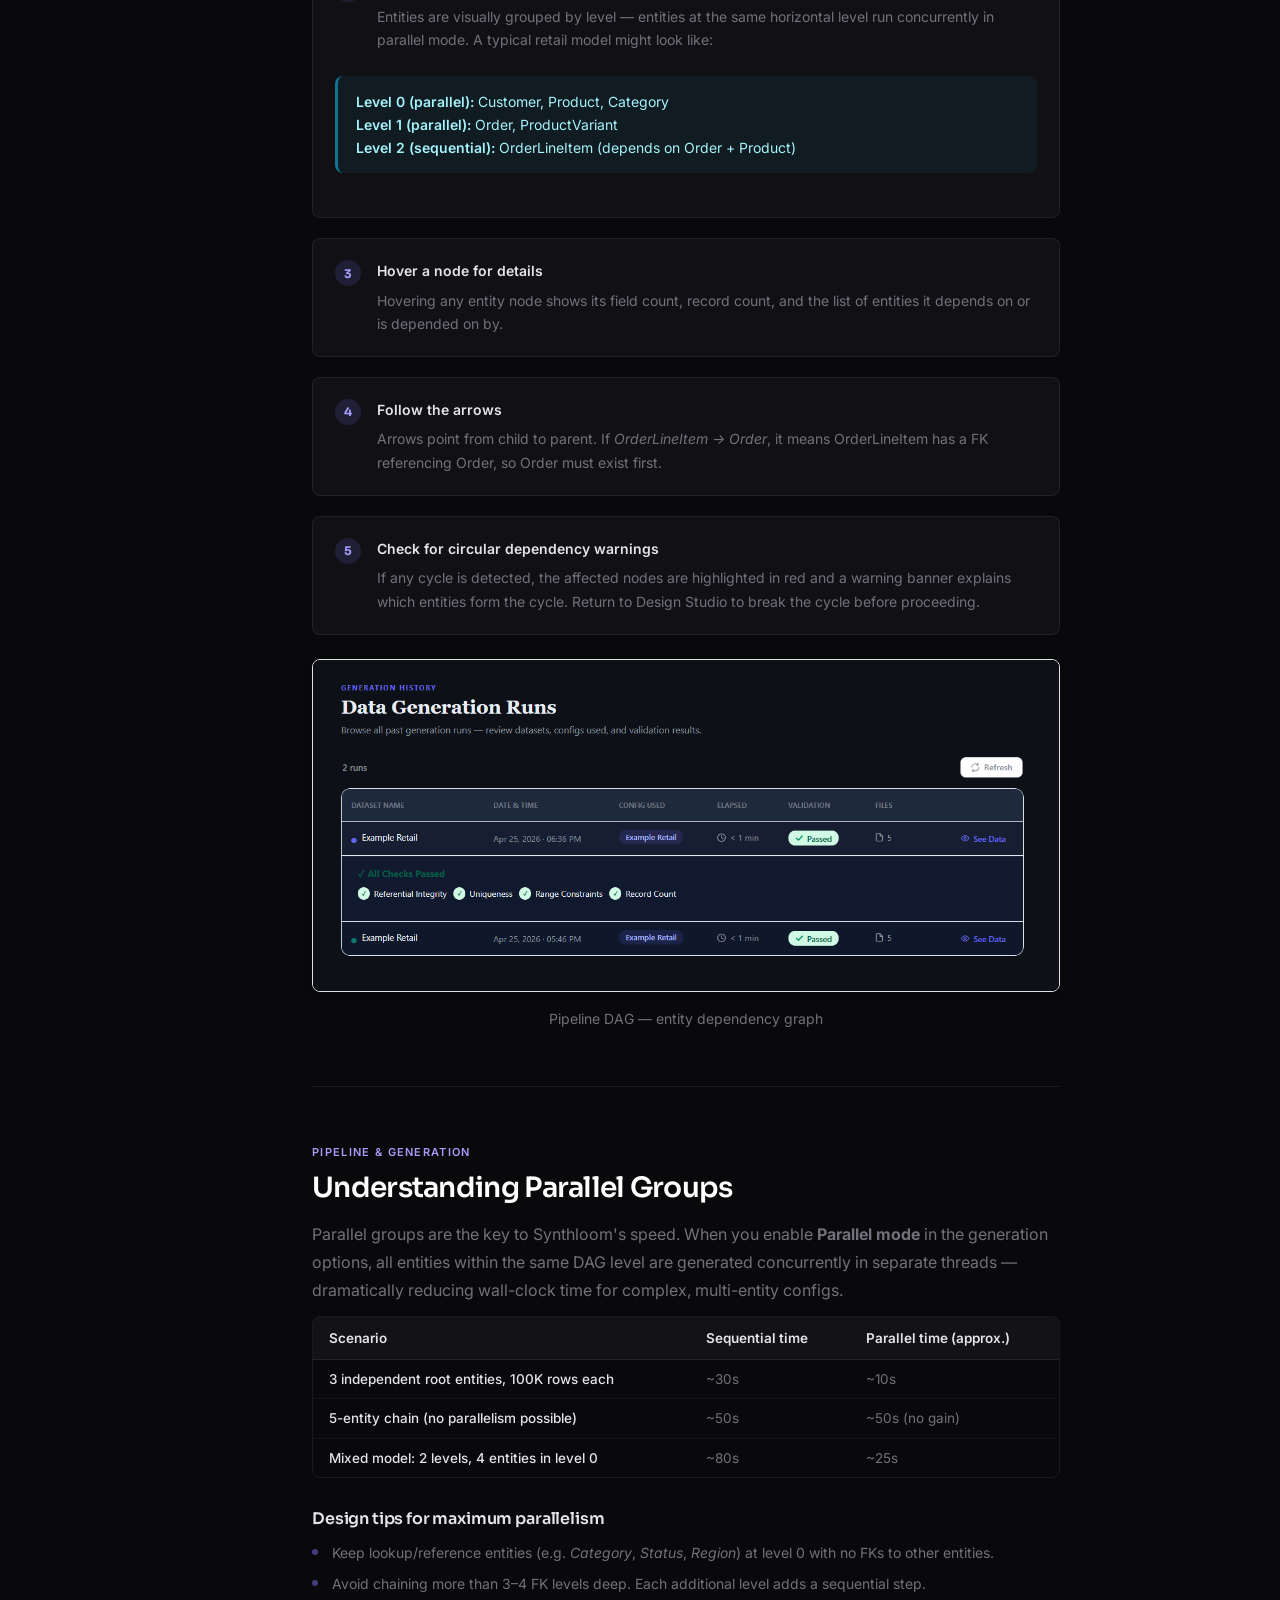
==== commit e8243b65: "Updated for chatbot" ====
--- a/docs.html
+++ b/docs.html
@@ -30,7 +30,9 @@
       </a>
       <div class="nav-right" style="gap:0;">
         <a href="index.html" class="btn btn--ghost btn--nav nav-link-home">Home</a>
+        <a href="pricing.html" class="btn btn--ghost btn--nav nav-link-pricing">Pricing</a>
         <a href="docs.html" class="btn btn--ghost btn--nav nav-link-docs nav-link-active">Documentation</a>
+        <a href="team.html" class="btn btn--ghost btn--nav nav-link-team">Team</a>
         <a href="index.html#book-demo" class="btn btn--ghost btn--nav nav-link-demo">Book a Demo</a>
         <a href="https://synthloom.atanuconsulting.in/" target="_blank" rel="noopener" class="btn btn--nav btn--nav-open">Open App &rarr;</a>
       </div>
@@ -39,28 +41,29 @@
 
   <style>
     .nav-right .btn.btn--nav {
-      border-radius: 10px 10px 0 0;
-      border-bottom: 3.5px solid transparent;
-      margin: 0 2px;
+      border-radius: 8px;
+      border-bottom: 2px solid transparent;
+      margin: 0 1px;
       font-weight: 500;
       position: relative;
       background: transparent;
-      transition: border-color 0.2s, color 0.2s;
+      transition: all 0.2s;
     }
     .nav-right .btn.btn--nav.nav-link-active,
     .nav-right .btn.btn--nav.active {
-      border-bottom: 3.5px solid #6366f1;
+      border-bottom: 2px solid #6366f1;
       color: #fff;
-      background: rgba(99,102,241,0.07);
+      background: rgba(99,102,241,0.08);
       z-index: 2;
     }
     .nav-right .btn.btn--nav:hover {
       color: #a89af9;
     }
     .nav-right .btn.btn--nav-open {
-      margin-left: 16px;
-      border-radius: 10px;
+      margin-left: 12px;
+      border-radius: 8px;
       font-weight: 600;
+      padding: 6px 12px;
     }
   </style>
   <script>
@@ -69,12 +72,19 @@
       var path = window.location.pathname;
       var home = document.querySelector('.nav-link-home');
       var docs = document.querySelector('.nav-link-docs');
-      if (path.endsWith('docs.html')) {
+      var team = document.querySelector('.nav-link-team');
+      if (path.includes('team.html')) {
+        team && team.classList.add('nav-link-active');
+        home && home.classList.remove('nav-link-active');
+        docs && docs.classList.remove('nav-link-active');
+      } else if (path.endsWith('docs.html')) {
         docs && docs.classList.add('nav-link-active');
         home && home.classList.remove('nav-link-active');
+        team && team.classList.remove('nav-link-active');
       } else {
         home && home.classList.add('nav-link-active');
         docs && docs.classList.remove('nav-link-active');
+        team && team.classList.remove('nav-link-active');
       }
     })();
   </script>
--- a/styles.css
+++ b/styles.css
@@ -109,8 +109,8 @@
   background: transparent;
   color: var(--text);
   border-color: var(--border);
-  padding: 8px 18px;
-  font-size: 13px;
+  padding: 6px 14px;
+  font-size: 12px;
 }
 
 .btn--nav:hover {
@@ -167,7 +167,7 @@
   max-width: var(--max-w);
   margin: 0 auto;
   padding: 0 32px;
-  height: 60px;
+  height: 48px;
   display: flex;
   align-items: center;
   justify-content: space-between;
@@ -176,7 +176,7 @@
 .nav-right {
   display: flex;
   align-items: center;
-  gap: 8px;
+  gap: 4px;
 }
 
 /* ── DOCS BANNER ─────────────────────────────────────────── */
@@ -879,6 +879,9 @@
   .platform-grid {
     grid-template-columns: repeat(2, 1fr);
   }
+  .team-grid {
+    grid-template-columns: repeat(2, 1fr);
+  }
 }
 
 @media (max-width: 768px) {
@@ -909,6 +912,10 @@
   }
 
   .platform-grid {
+    grid-template-columns: 1fr;
+  }
+
+  .team-grid {
     grid-template-columns: 1fr;
   }
 
@@ -947,6 +954,82 @@
 .fade-up.visible {
   opacity: 1;
   transform: translateY(0);
+}
+
+/* ── TEAM SECTION ────────────────────────────────────────── */
+
+.section-subtitle {
+  font-size: 15px;
+  color: var(--muted);
+  margin-bottom: 48px;
+  max-width: 640px;
+}
+
+.team-grid {
+  display: grid;
+  grid-template-columns: repeat(2, 1fr);
+  gap: 24px;
+  margin-top: 32px;
+  max-width: 600px;
+  margin-left: auto;
+  margin-right: auto;
+}
+
+.team-card {
+  display: flex;
+  flex-direction: column;
+  align-items: center;
+  text-align: center;
+  padding: 24px 16px;
+  border: 1px solid var(--border);
+  border-radius: var(--radius);
+  background: var(--surface);
+  transition: all 0.3s ease;
+  min-width: 0;
+}
+
+.team-card:hover {
+  border-color: rgba(124, 111, 247, 0.4);
+  background: var(--surface-alt);
+  transform: translateY(-2px);
+  box-shadow: 0 6px 24px rgba(124, 111, 247, 0.10);
+}
+
+.team-avatar-placeholder {
+  width: 64px;
+  height: 64px;
+  border-radius: 50%;
+  background: var(--accent-glow);
+  display: flex;
+  align-items: center;
+  justify-content: center;
+  font-size: 28px;
+  margin-bottom: 14px;
+  border: 2px solid var(--border);
+}
+
+.team-name {
+  font-family: var(--font-display);
+  font-size: 15px;
+  font-weight: 600;
+  color: #fff;
+  margin-bottom: 4px;
+}
+
+.team-role {
+  font-size: 12px;
+  font-weight: 500;
+  color: var(--accent-light);
+  letter-spacing: 0.05em;
+  text-transform: uppercase;
+  margin-bottom: 8px;
+}
+
+.team-bio {
+  font-size: 13px;
+  color: var(--muted);
+  line-height: 1.5;
+  margin: 0;
 }
 
 /* ── CHAT BUBBLE WIDGET ──────────────────────────────────── */
@@ -981,10 +1064,11 @@
 
 .chat-bubble-container {
   position: fixed;
-  bottom: 100px;
+  bottom: 32px;
   right: 32px;
   width: 392px;
   height: 560px;
+  max-height: calc(100vh - 150px);
   background: #0e0e11;
   border: 1px solid rgba(255, 255, 255, 0.07);
   border-radius: 20px;
@@ -992,8 +1076,7 @@
   flex-direction: column;
   box-shadow: 0 32px 80px rgba(0, 0, 0, 0.65),
               0 0 0 1px rgba(99, 102, 241, 0.08);
-  transform: translateY(16px) scale(0.97);
-  transform-origin: bottom right;
+  transform: scale(0.97);
   transition: opacity 0.25s ease, transform 0.3s cubic-bezier(0.16, 1, 0.3, 1);
   z-index: 1000;
   opacity: 0;
@@ -1002,7 +1085,7 @@
 }
 
 .chat-bubble-container.open {
-  transform: translateY(0) scale(1);
+  transform: scale(1);
   opacity: 1;
   pointer-events: auto;
 }
@@ -1189,12 +1272,30 @@
   }
 }
 
+@media (max-width: 768px) {
+  .chat-bubble-container {
+    width: calc(100vw - 32px);
+    height: calc(100vh - 150px);
+    max-height: 520px;
+    bottom: 32px;
+    right: 16px;
+    overflow: hidden;
+  }
+
+  .chat-toggle-btn {
+    bottom: 20px;
+    right: 16px;
+  }
+}
+
 @media (max-width: 480px) {
   .chat-bubble-container {
     width: calc(100vw - 24px);
-    height: 480px;
-    bottom: 80px;
+    height: calc(100vh - 140px);
+    max-height: 450px;
+    bottom: 32px;
     right: 12px;
+    overflow: hidden;
   }
 
   .chat-toggle-btn {
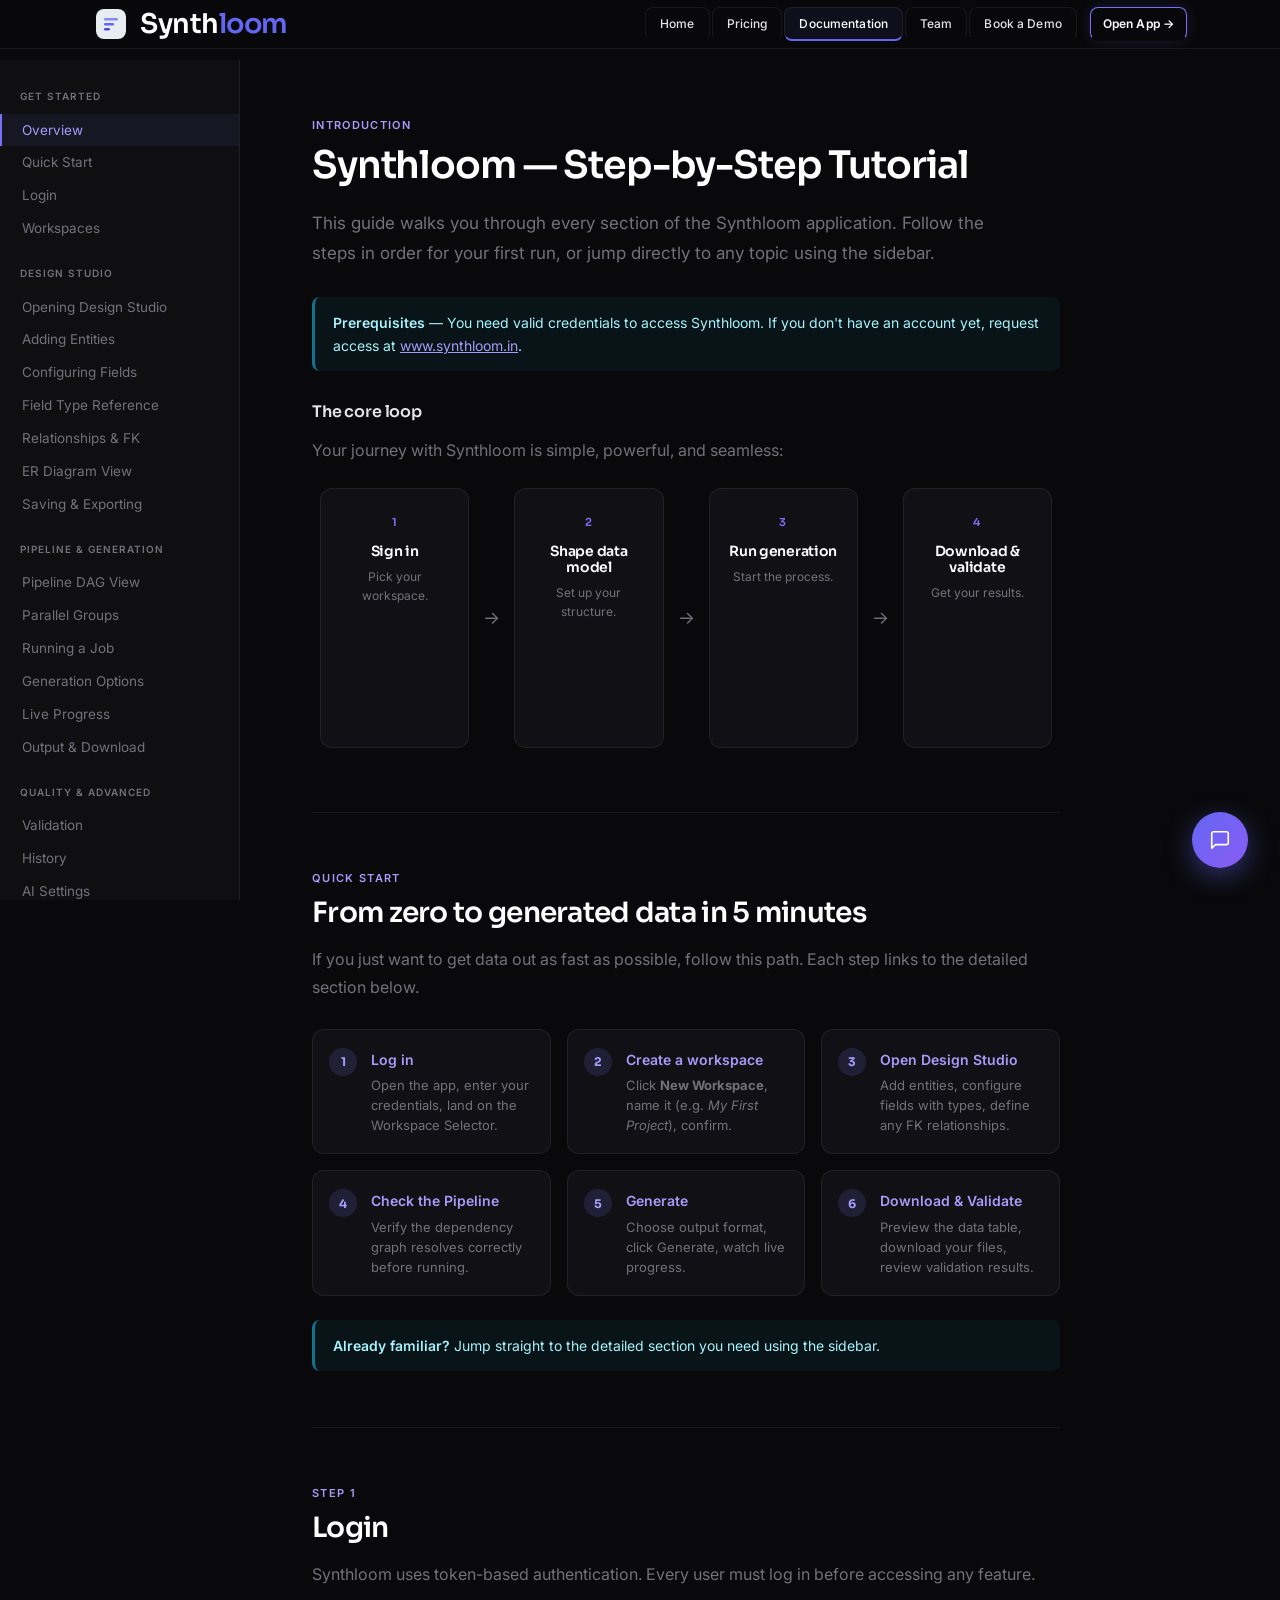
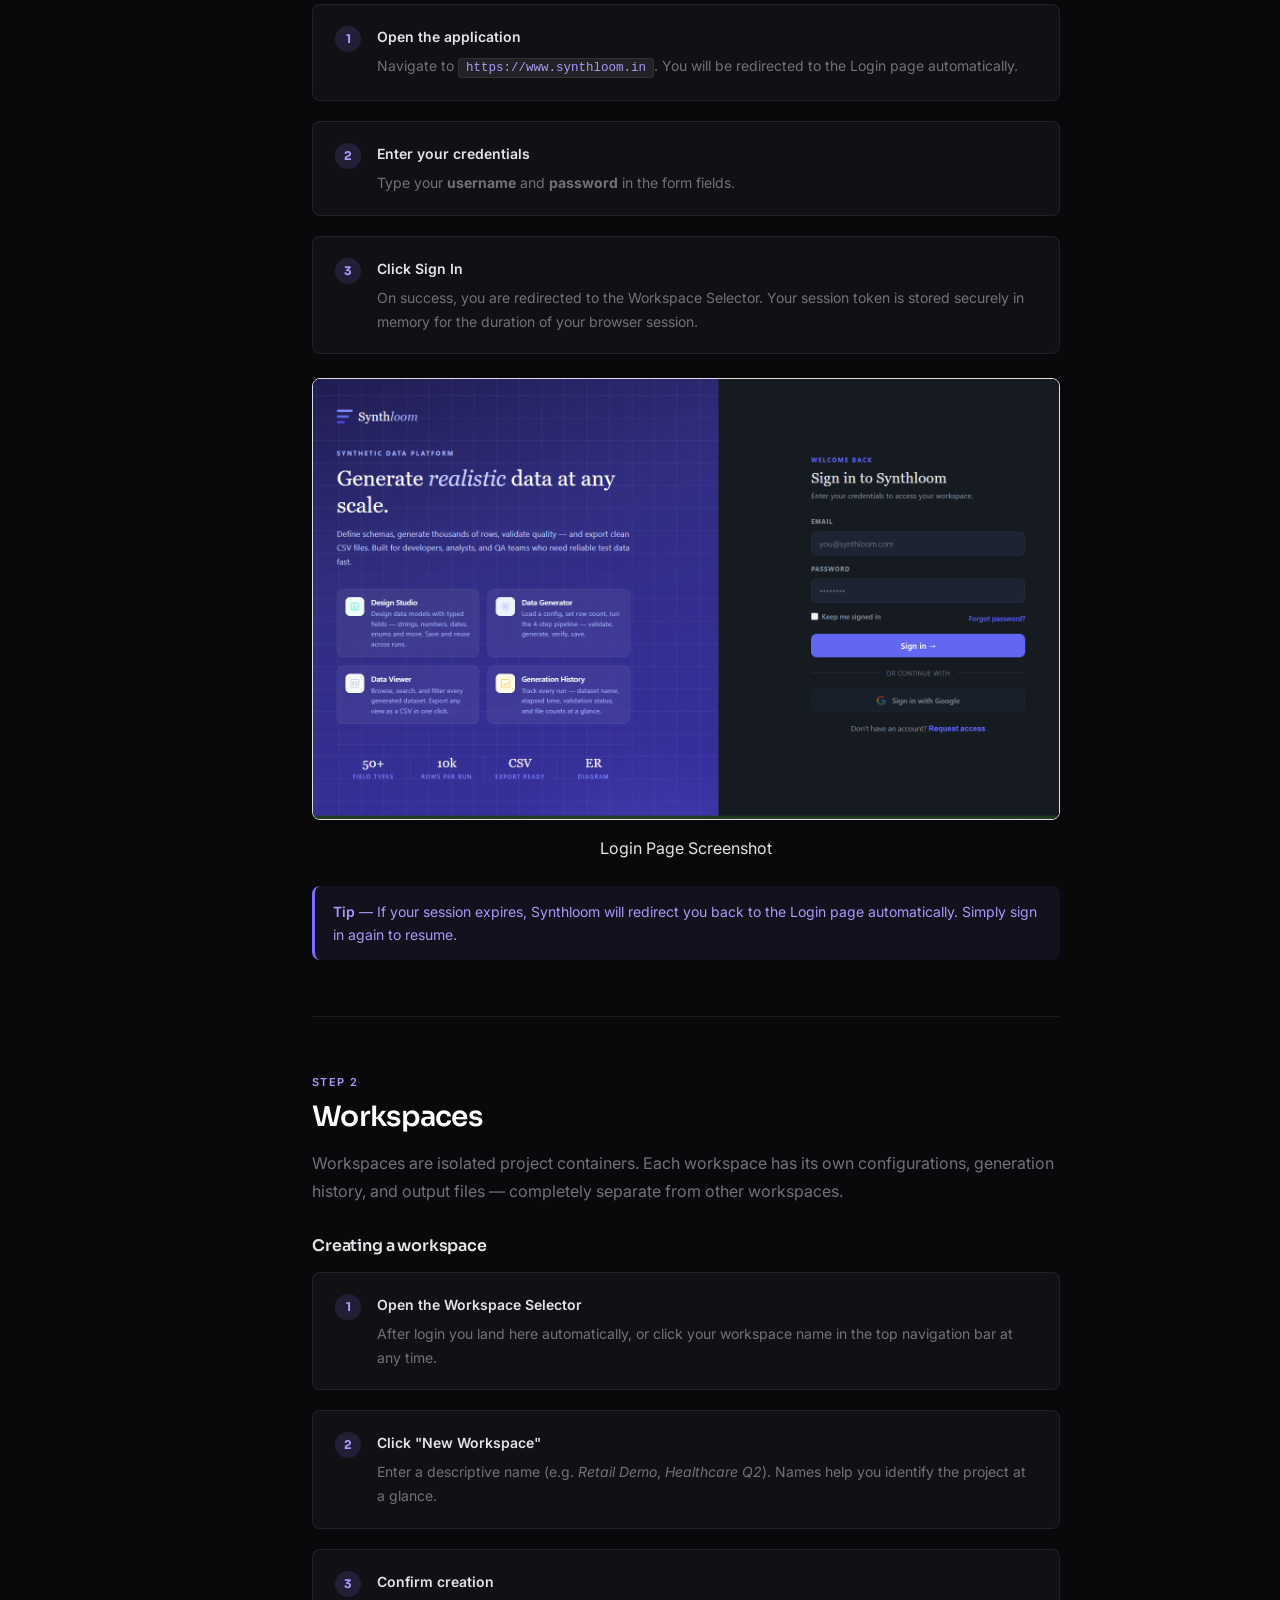
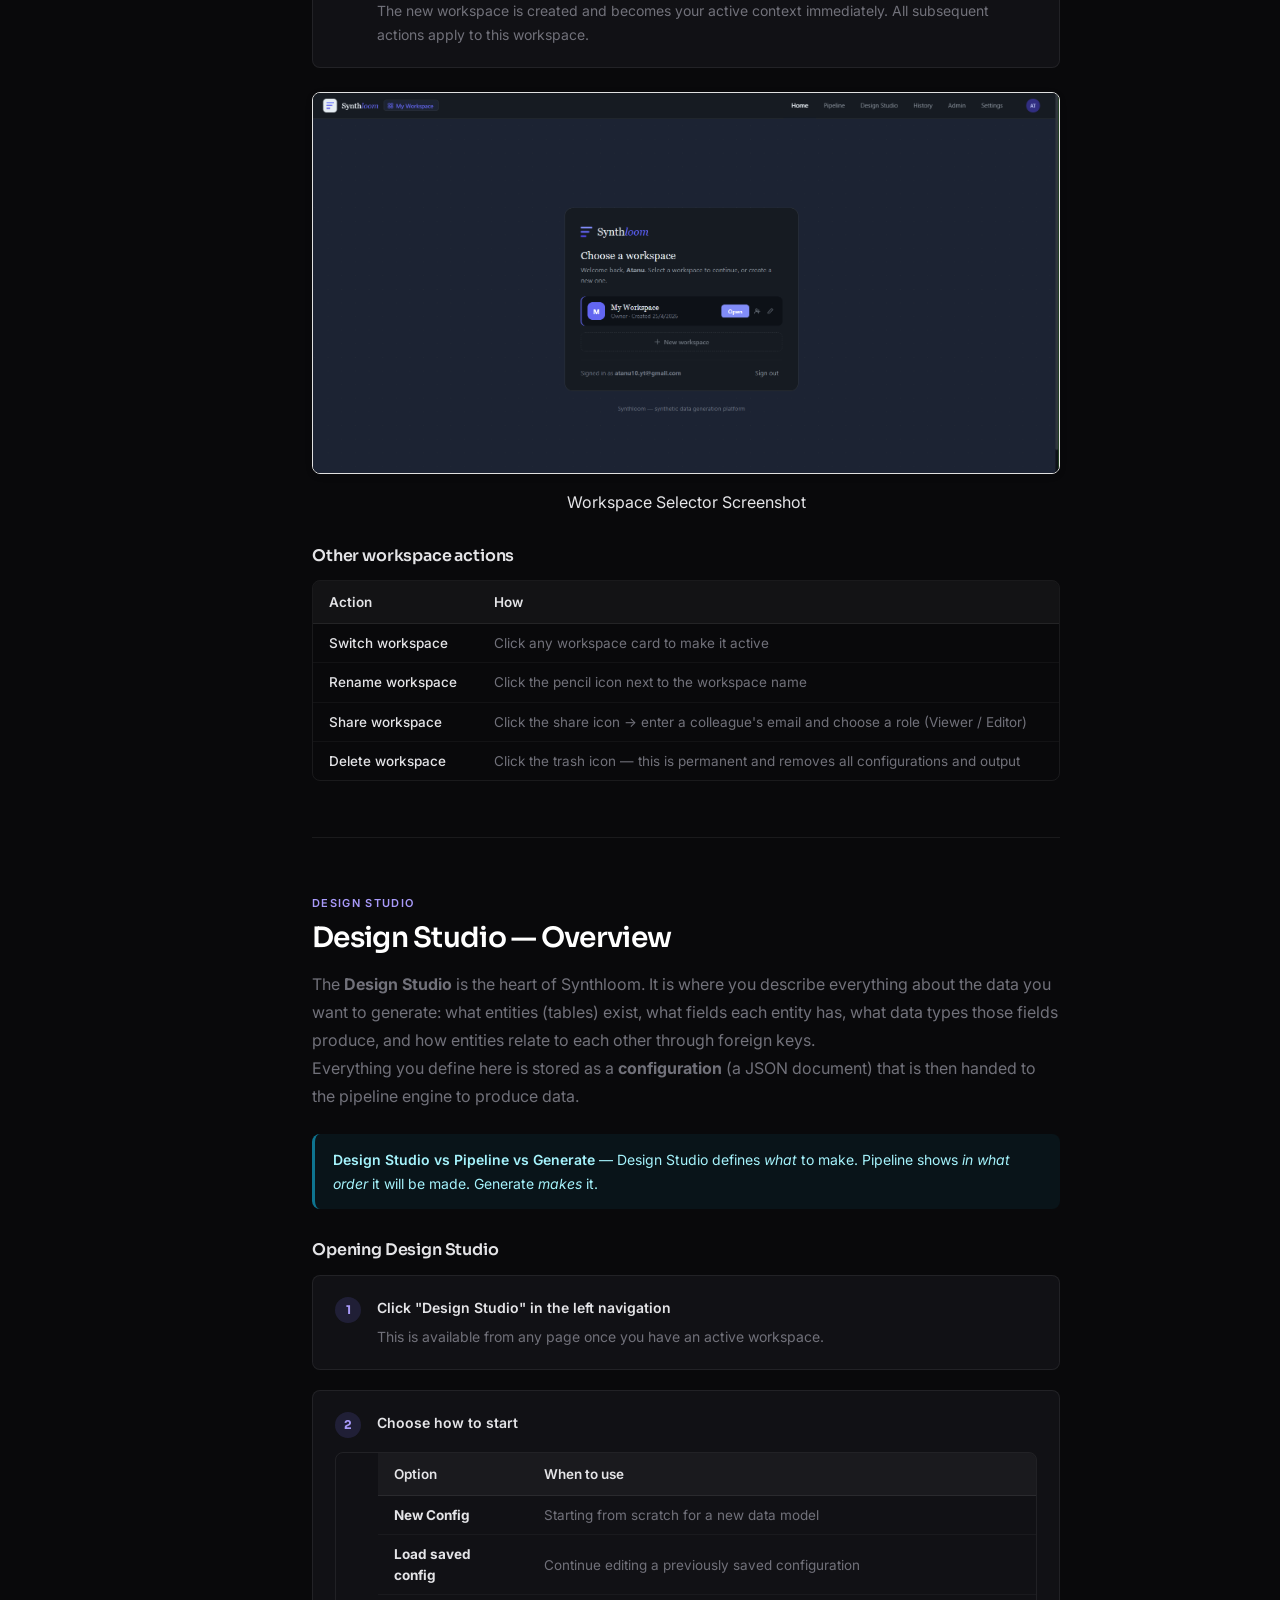
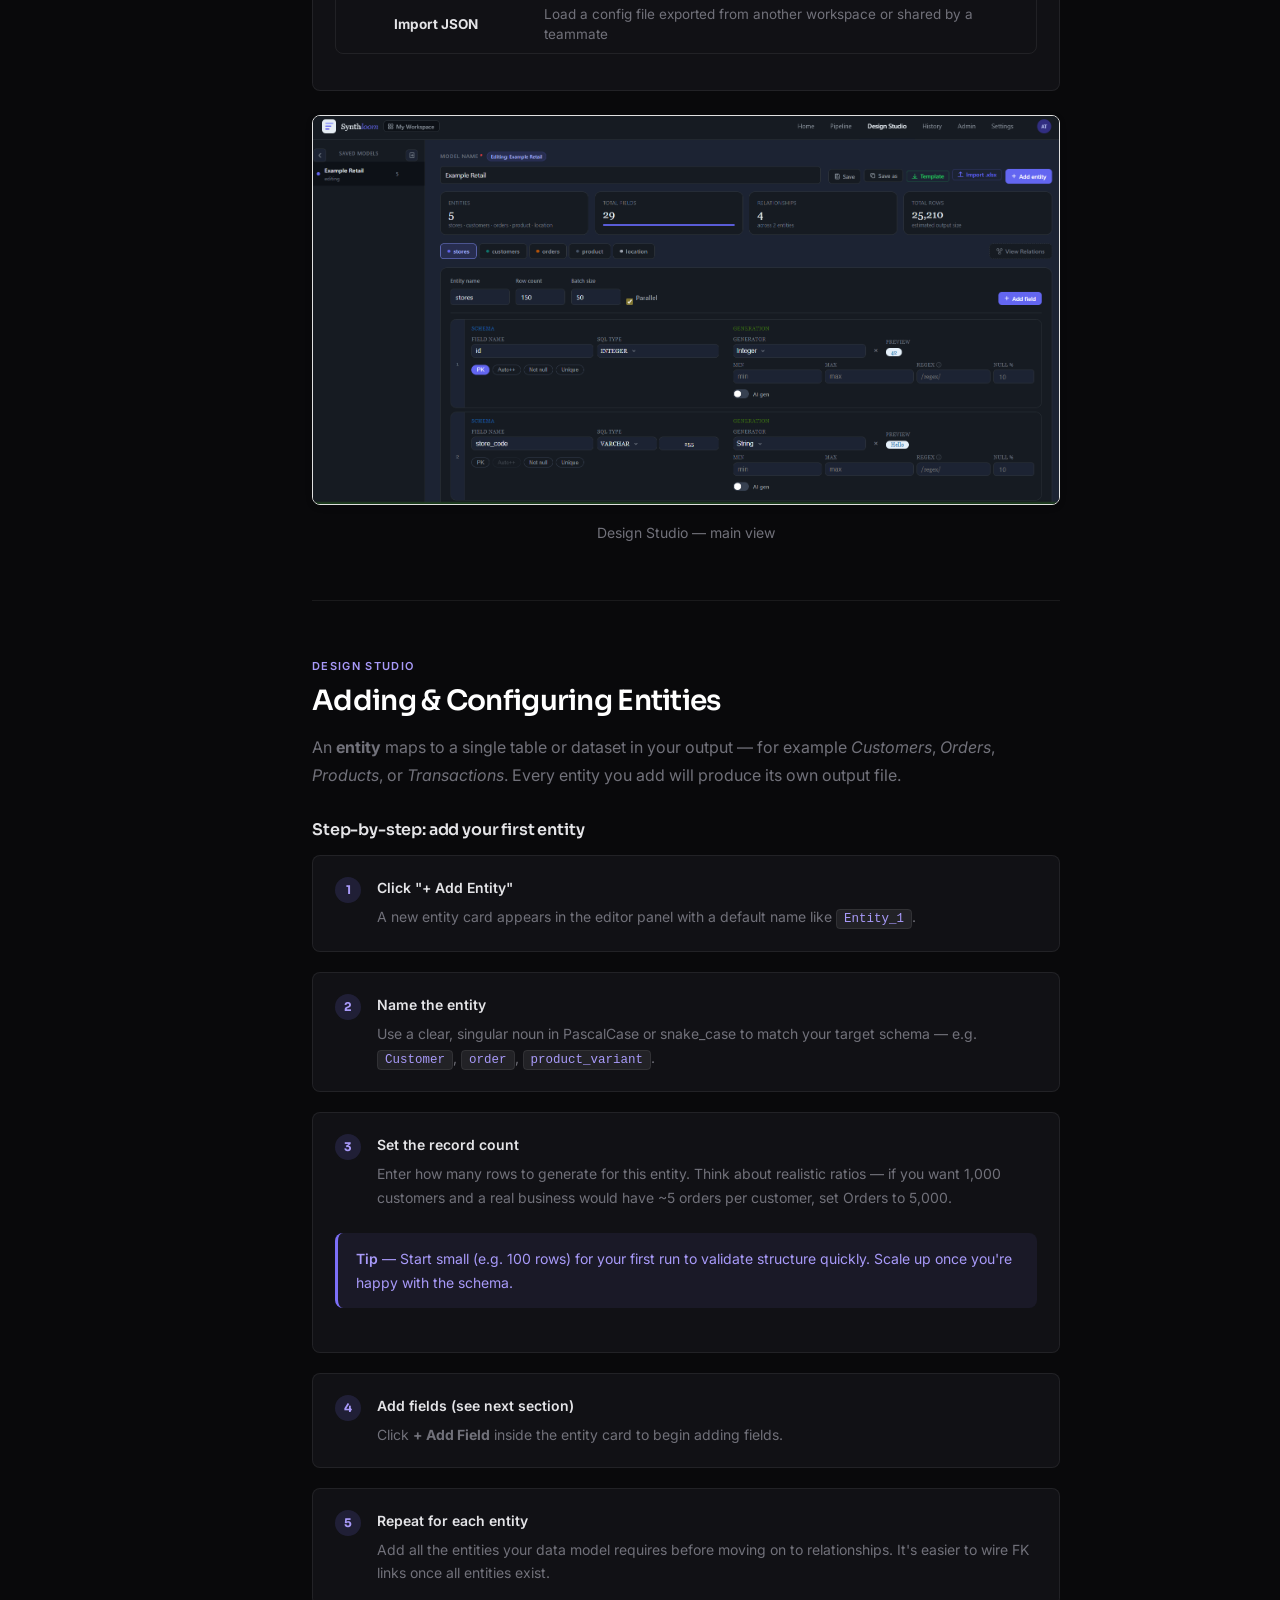
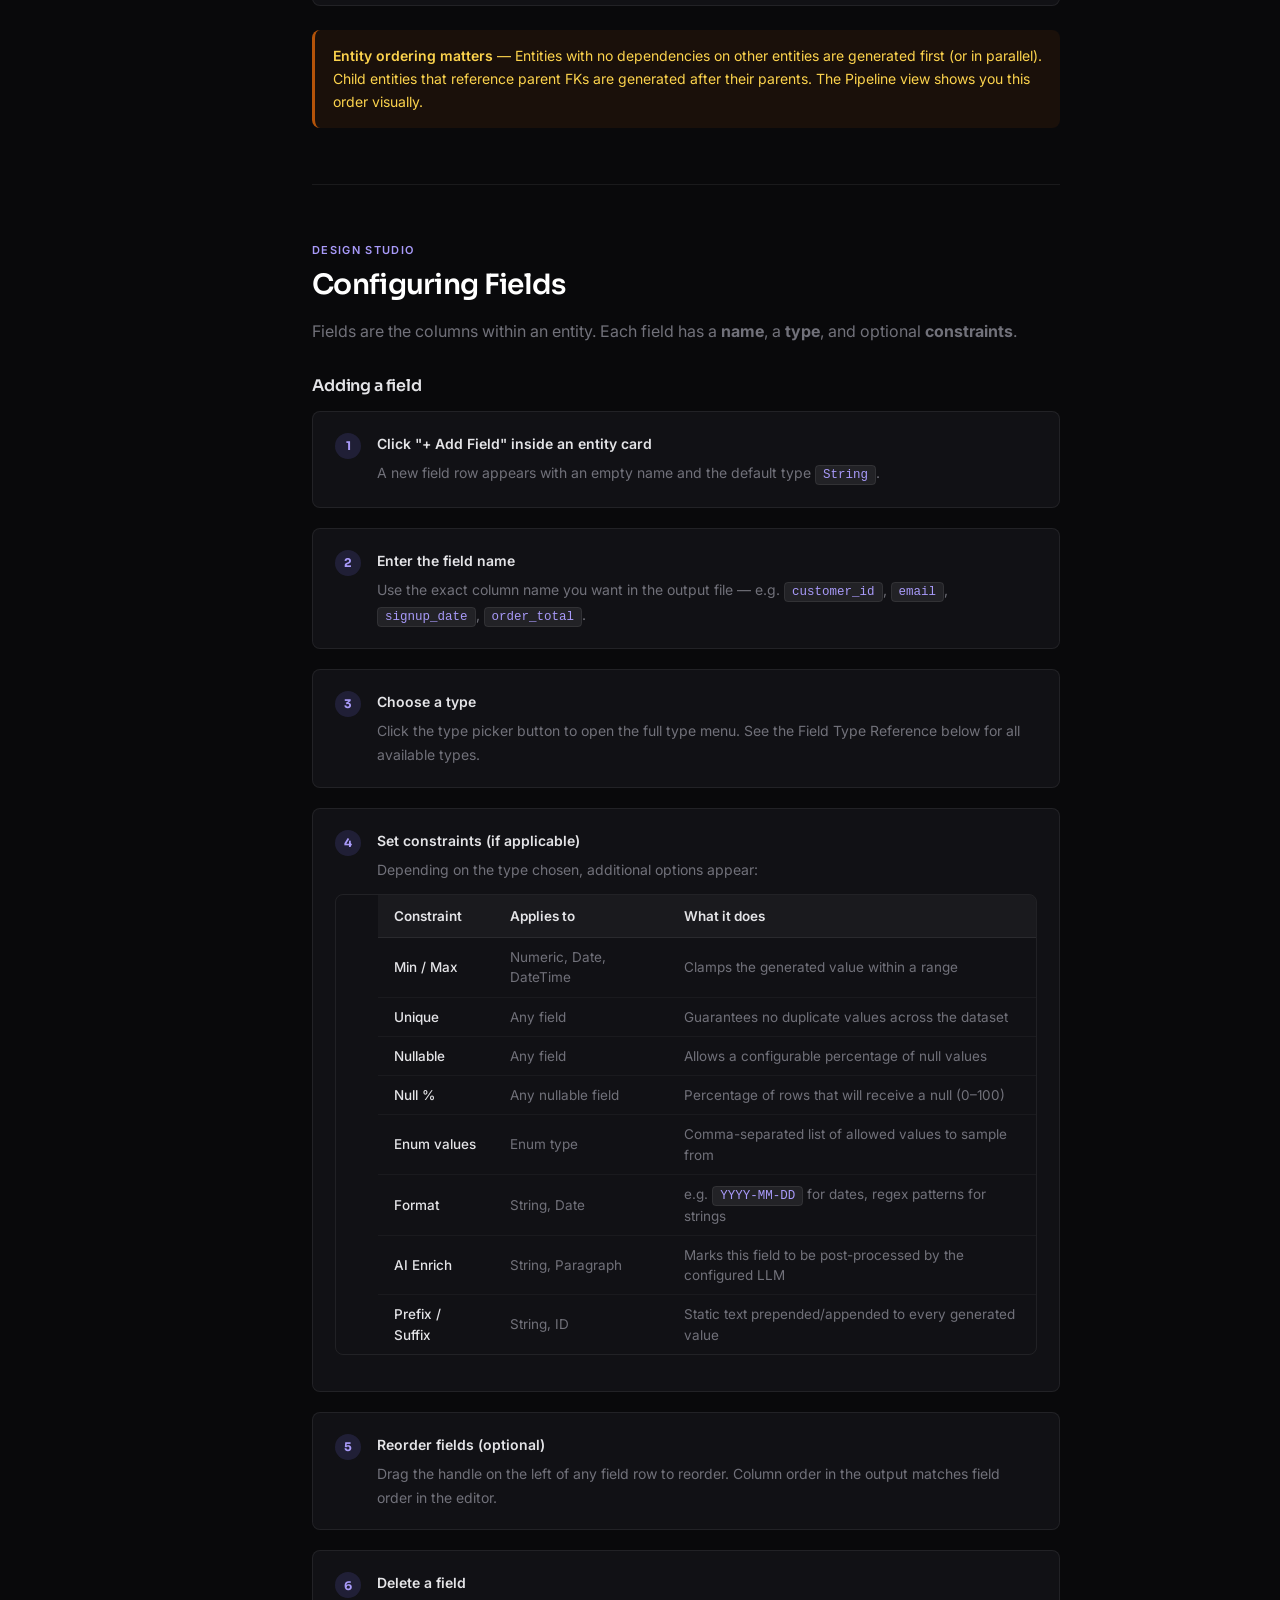
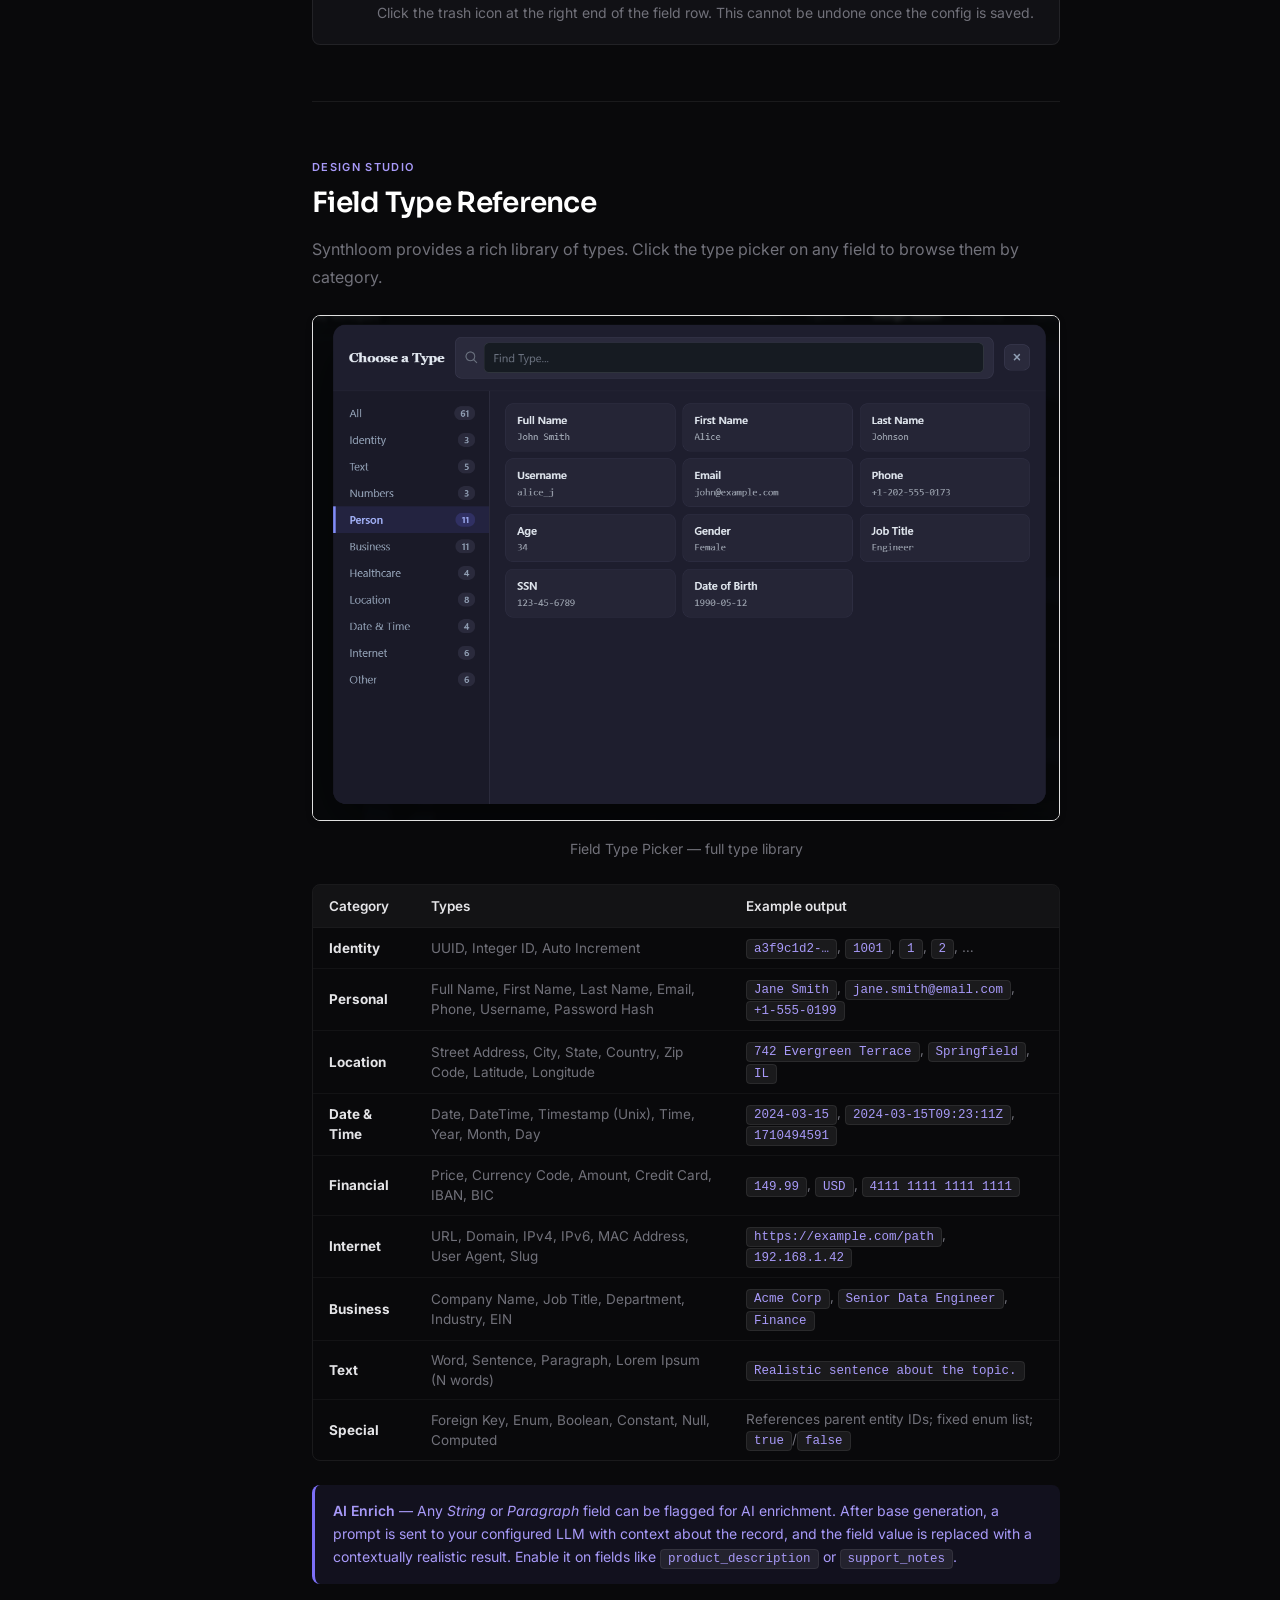
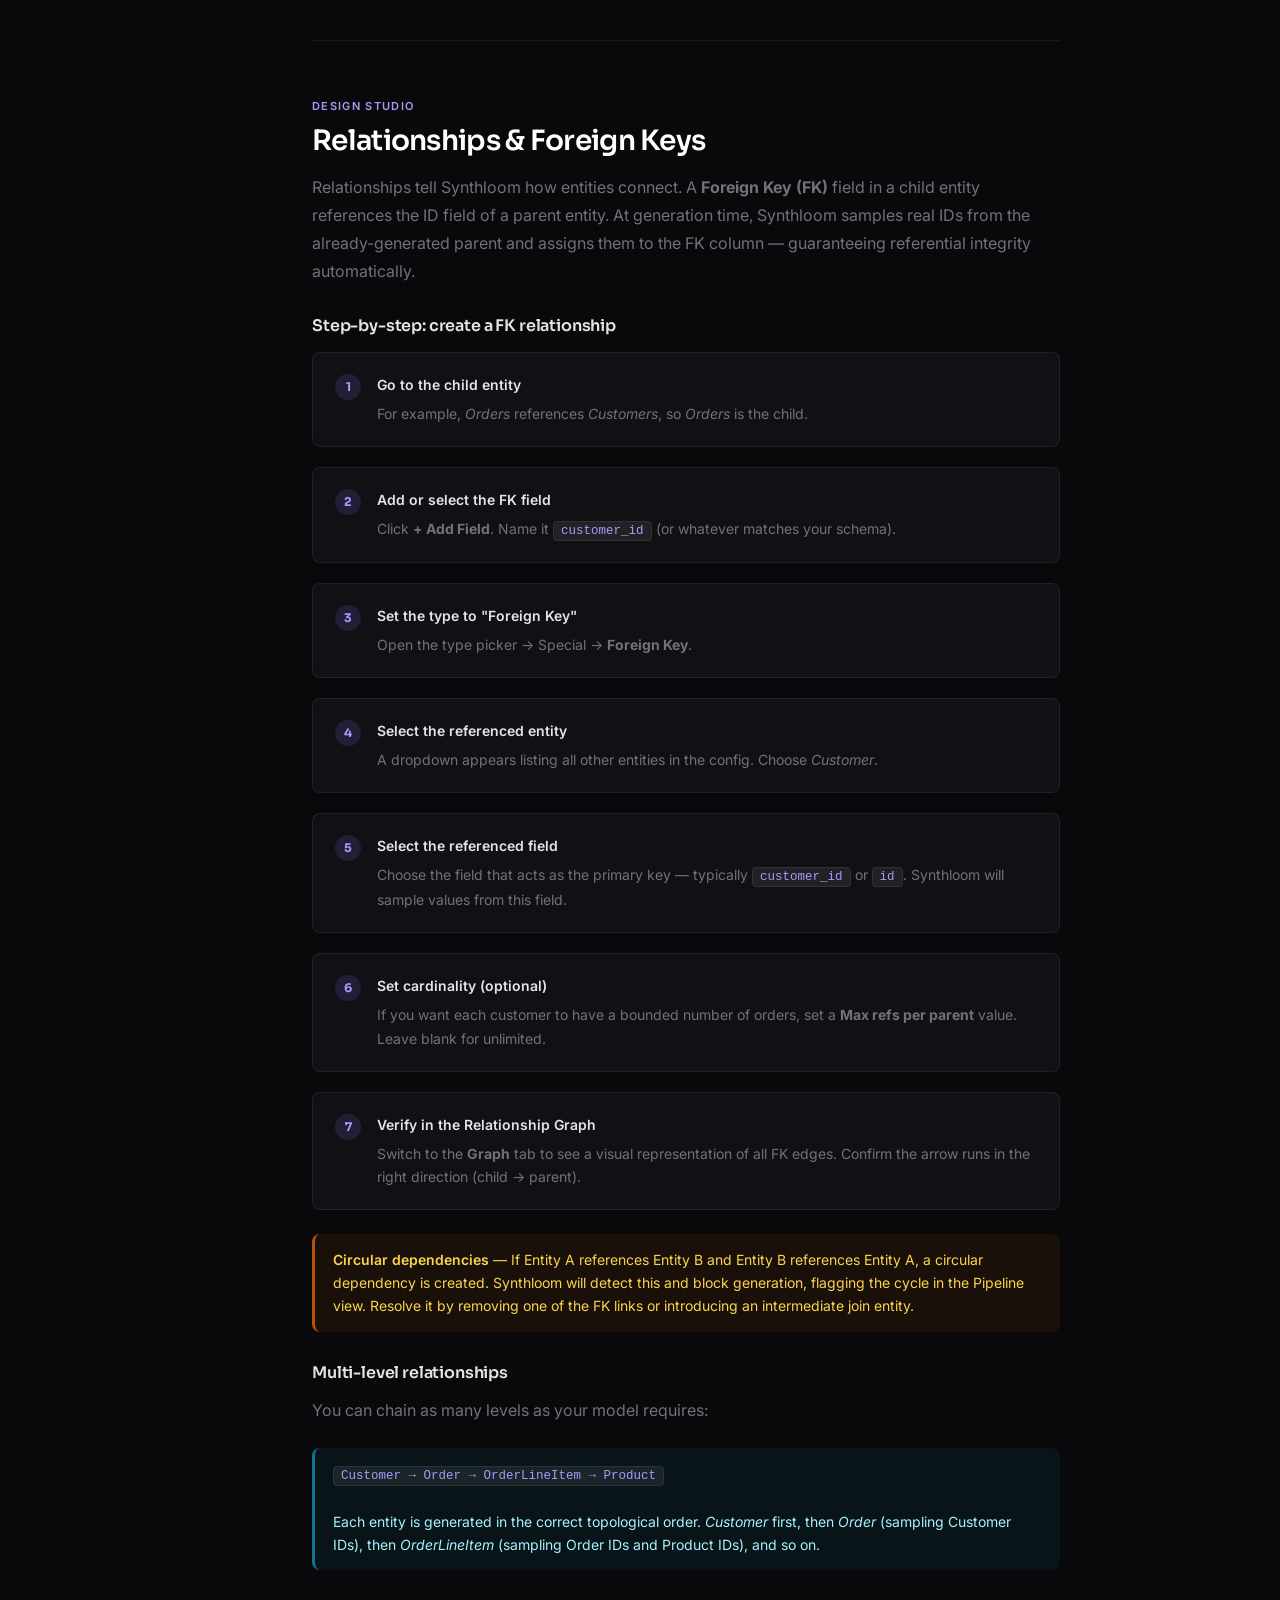
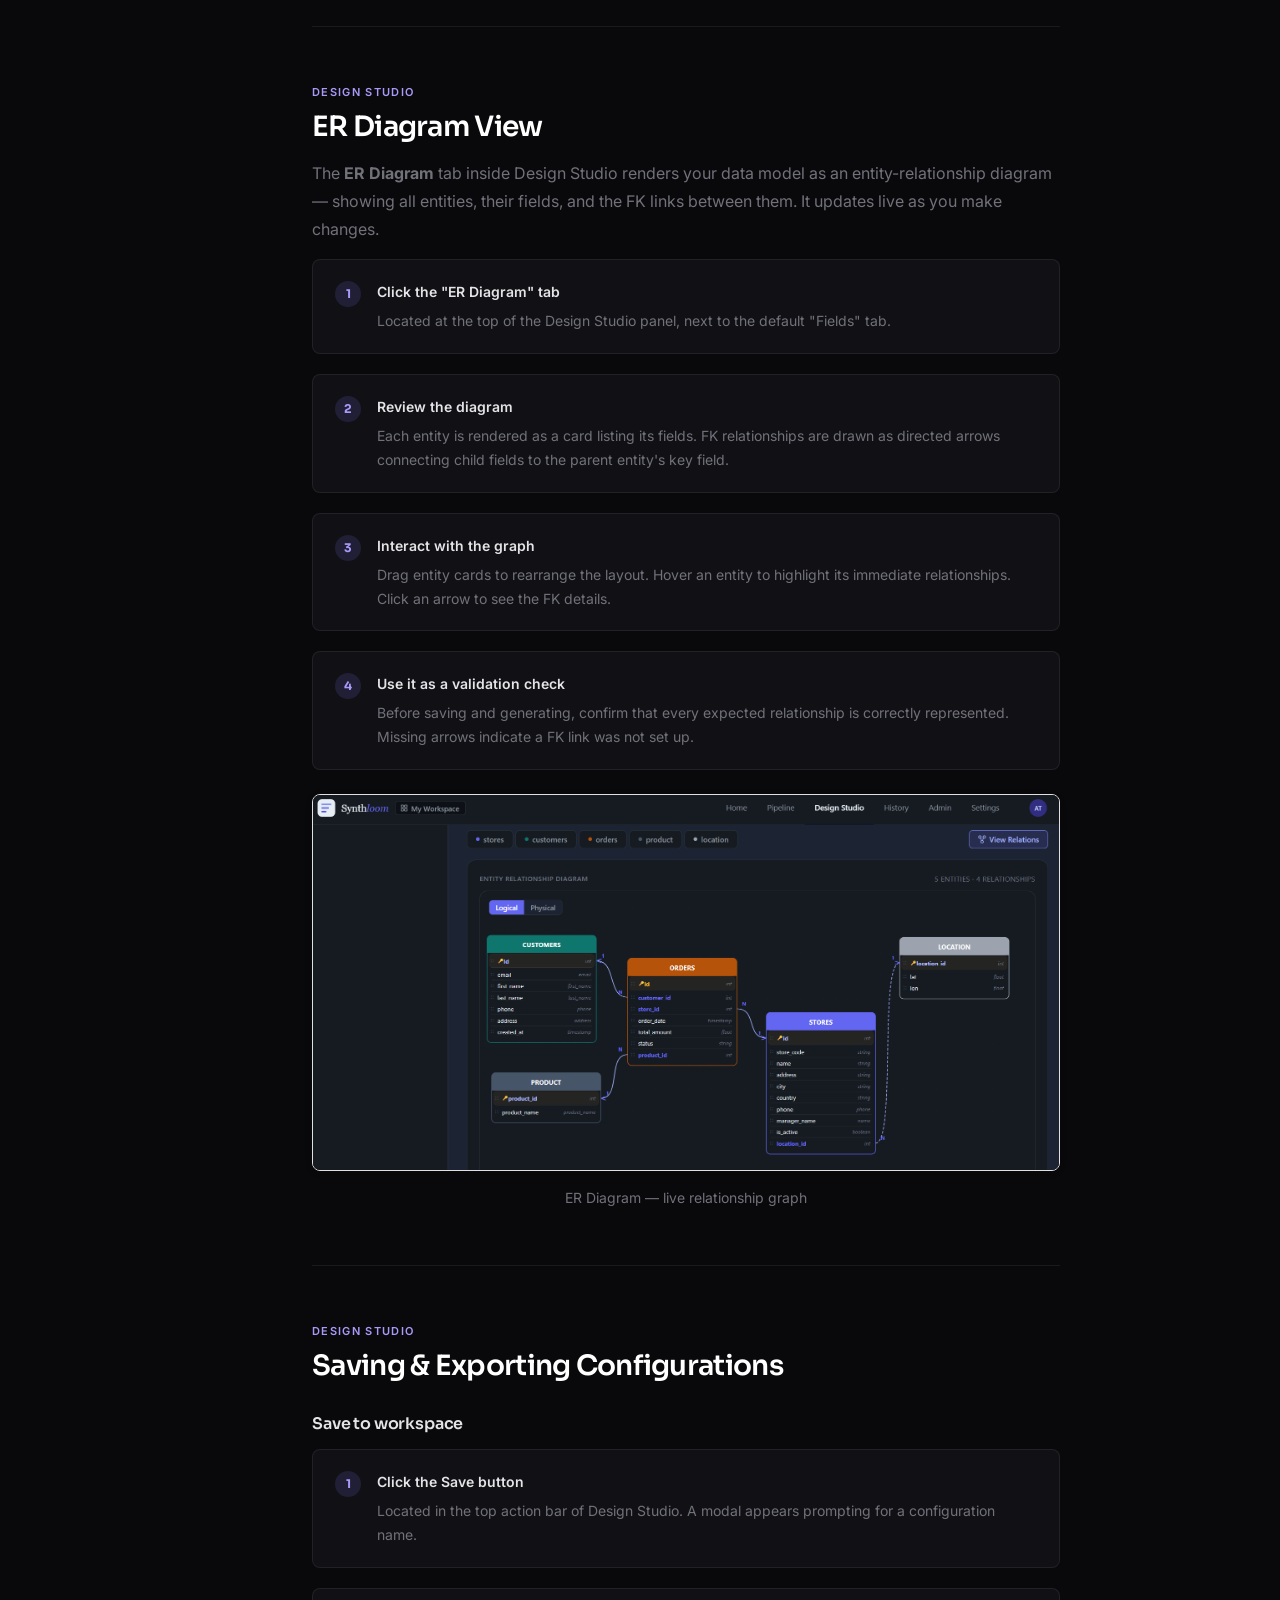
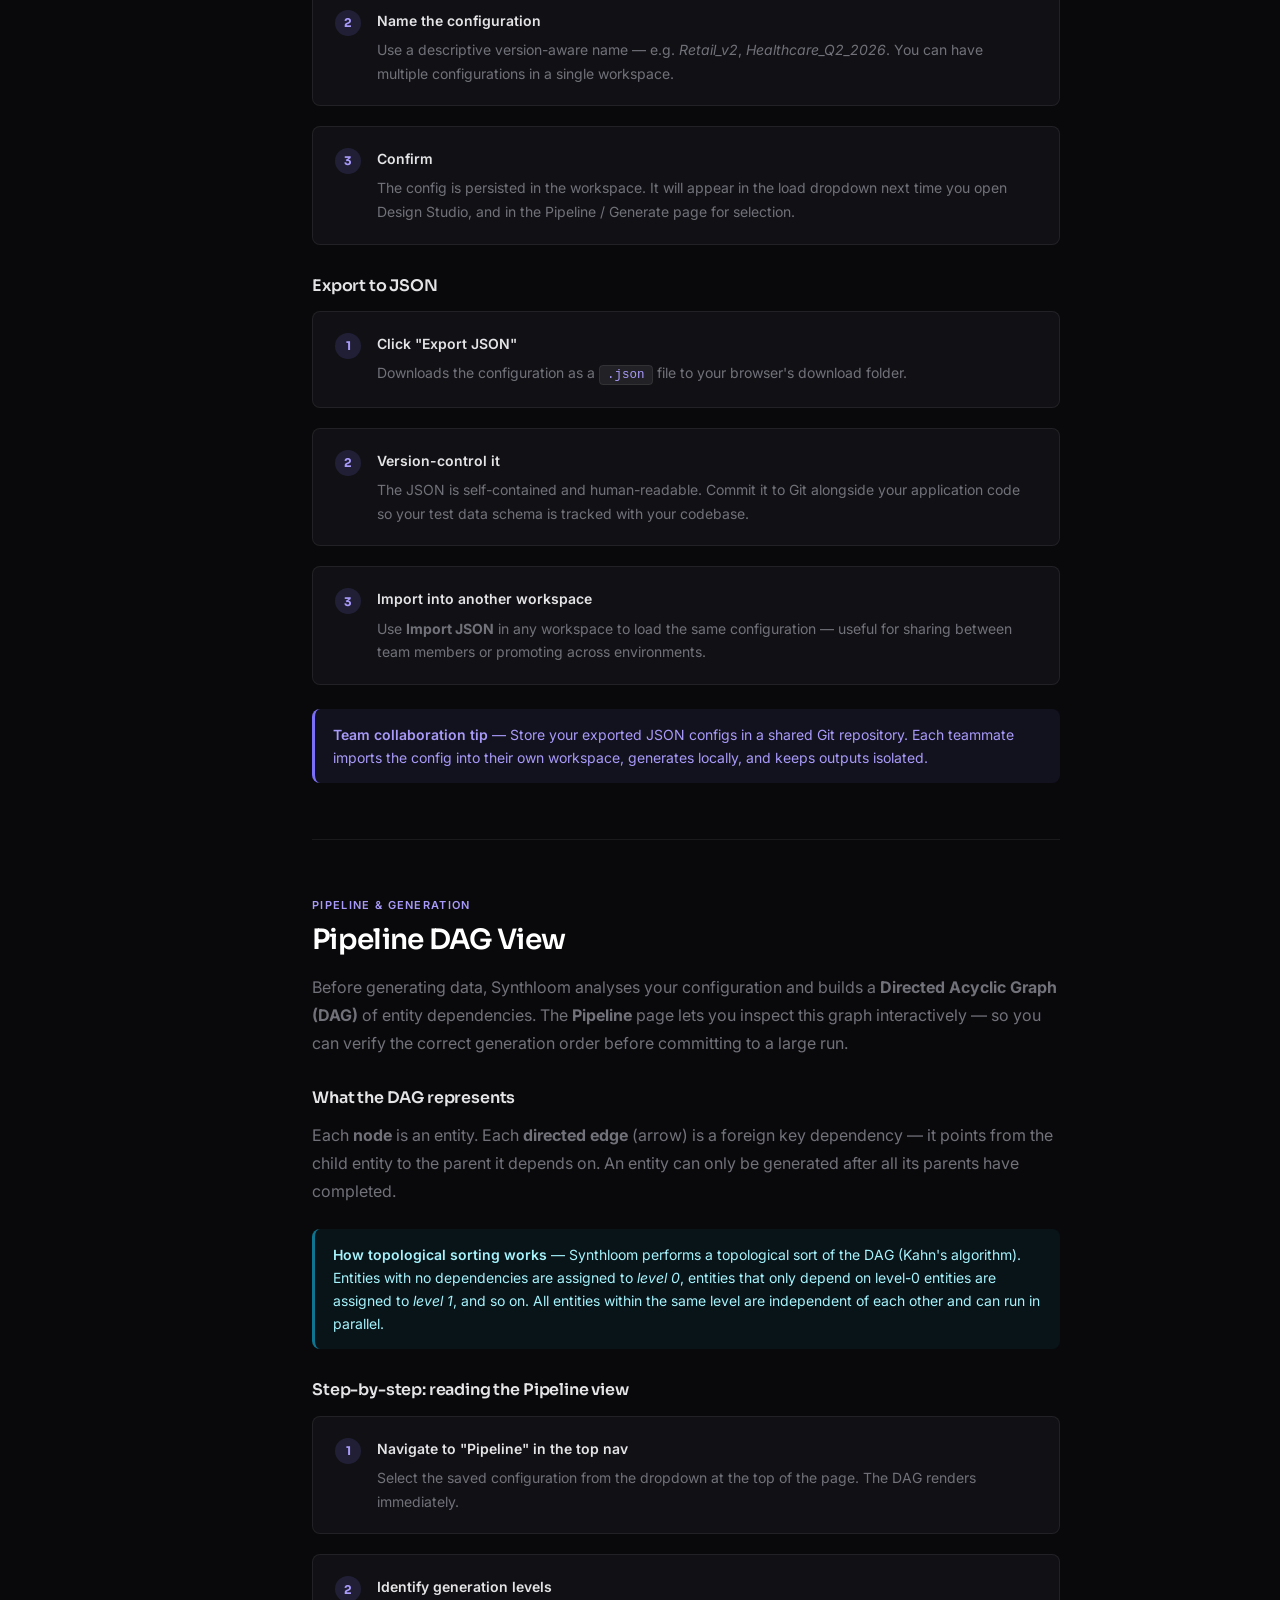
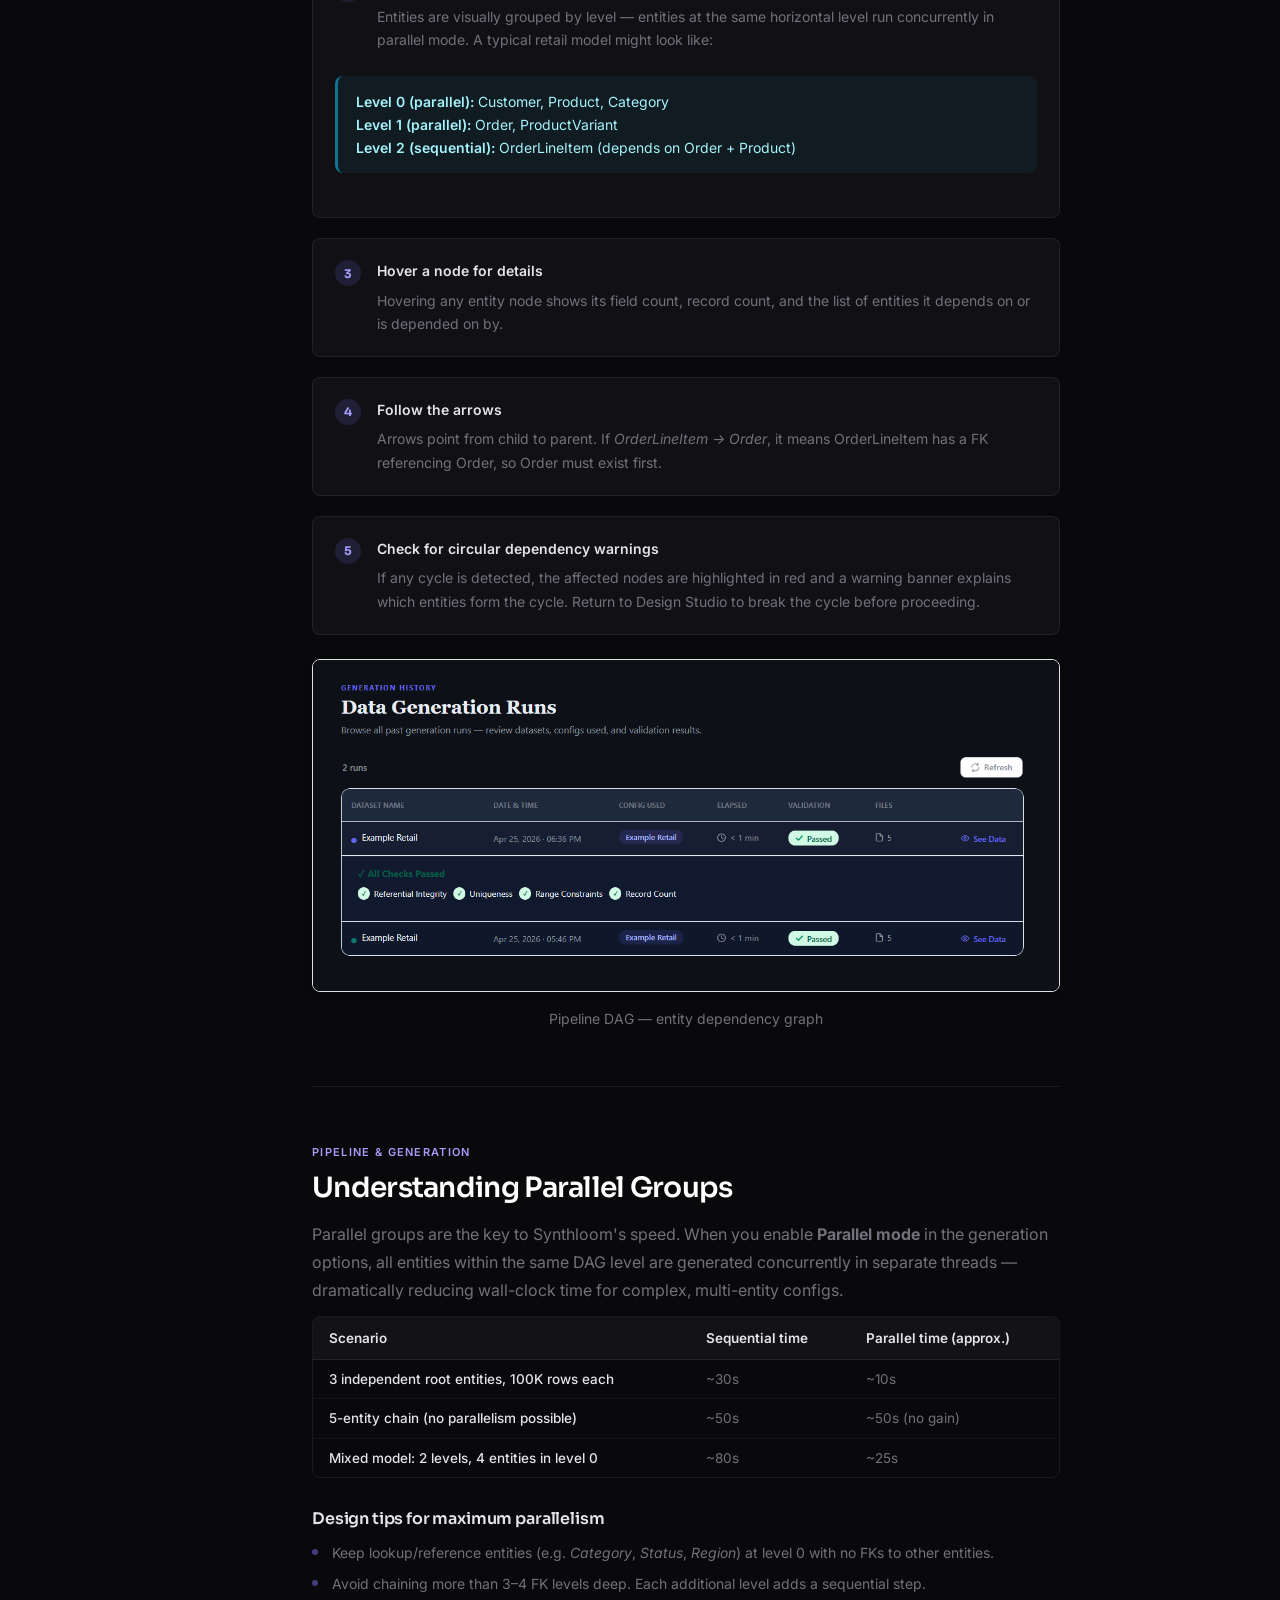
==== commit 1320e3b5: "Updated for new link" ====
--- a/docs.html
+++ b/docs.html
@@ -34,7 +34,7 @@
         <a href="docs.html" class="btn btn--ghost btn--nav nav-link-docs nav-link-active">Documentation</a>
         <a href="team.html" class="btn btn--ghost btn--nav nav-link-team">Team</a>
         <a href="index.html#book-demo" class="btn btn--ghost btn--nav nav-link-demo">Book a Demo</a>
-        <a href="https://synthloom.atanuconsulting.in/" target="_blank" rel="noopener" class="btn btn--nav btn--nav-open">Open App &rarr;</a>
+        <a href="https://app.synthloom.atanuconsulting.in/" target="_blank" rel="noopener" class="btn btn--nav btn--nav-open">Open App &rarr;</a>
       </div>
     </div>
   </nav>
@@ -131,7 +131,7 @@
         </nav>
 
         <div class="sidebar-cta">
-          <a href="https://synthloom.atanuconsulting.in/" target="_blank" rel="noopener" class="btn btn--primary" style="width:100%;justify-content:center;">Open Synthloom →</a>
+          <a href="https://app.synthloom.atanuconsulting.in/" target="_blank" rel="noopener" class="btn btn--primary" style="width:100%;justify-content:center;">Open Synthloom →</a>
         </div>
       </div>
     </aside>
@@ -150,7 +150,7 @@
         </p>
 
         <div class="doc-callout doc-callout--info">
-          <strong>Prerequisites</strong> — You need valid credentials to access Synthloom. If you don't have an account yet, request access at <a href="https://synthloom.atanuconsulting.in" target="_blank" rel="noopener">www.synthloom.in</a>.
+          <strong>Prerequisites</strong> — You need valid credentials to access Synthloom. If you don't have an account yet, request access at <a href="https://app.synthloom.atanuconsulting.in" target="_blank" rel="noopener">www.synthloom.in</a>.
         </div>
 
         <h3 class="doc-h3">The core loop</h3>
@@ -261,7 +261,7 @@
         <ol class="doc-steps">
           <li>
             <div class="step-title">Open the application</div>
-            <p>Navigate to <a href="https://synthloom.atanuconsulting.in/" target="_blank" rel="noopener"><code>https://www.synthloom.in</code></a>. You will be redirected to the Login page automatically.</p>
+            <p>Navigate to <a href="https://app.synthloom.atanuconsulting.in/" target="_blank" rel="noopener"><code>https://www.synthloom.in</code></a>. You will be redirected to the Login page automatically.</p>
           </li>
           <li>
             <div class="step-title">Enter your credentials</div>
@@ -1097,7 +1097,7 @@
       <!-- ── FOOTER ─────────────────────────────────────────────── -->
       <div class="doc-footer">
         <p>You've completed the Synthloom tutorial. Open the app and start generating.</p>
-        <a href="https://synthloom.atanuconsulting.in/" target="_blank" rel="noopener" class="btn btn--primary btn--large">Open Synthloom →</a>
+        <a href="https://app.synthloom.atanuconsulting.in/" target="_blank" rel="noopener" class="btn btn--primary btn--large">Open Synthloom →</a>
         <a href="index.html" class="btn btn--ghost" style="margin-left:12px;">← Back to overview</a>
       </div>
 
--- a/styles.css
+++ b/styles.css
@@ -1199,6 +1199,40 @@
   border-radius: 14px 14px 14px 4px;
 }
 
+/* Suggested questions */
+.chat-suggested-questions {
+  padding: 12px 14px;
+  border-top: 1px solid rgba(255, 255, 255, 0.06);
+  display: flex;
+  flex-direction: column;
+  gap: 8px;
+  background: rgba(99, 102, 241, 0.05);
+  flex-shrink: 0;
+}
+
+.chat-suggested-btn {
+  padding: 10px 12px;
+  background: rgba(99, 102, 241, 0.1);
+  color: #a5b4fc;
+  border: 1px solid rgba(99, 102, 241, 0.3);
+  border-radius: 8px;
+  font-size: 13px;
+  cursor: pointer;
+  transition: all 0.2s;
+  text-align: left;
+  font-family: var(--font-sans);
+}
+
+.chat-suggested-btn:hover {
+  background: rgba(99, 102, 241, 0.2);
+  border-color: rgba(99, 102, 241, 0.5);
+  color: #e0e7ff;
+}
+
+.chat-suggested-btn:active {
+  transform: scale(0.98);
+}
+
 /* Input area */
 .chat-input-area {
   padding: 14px 16px;
